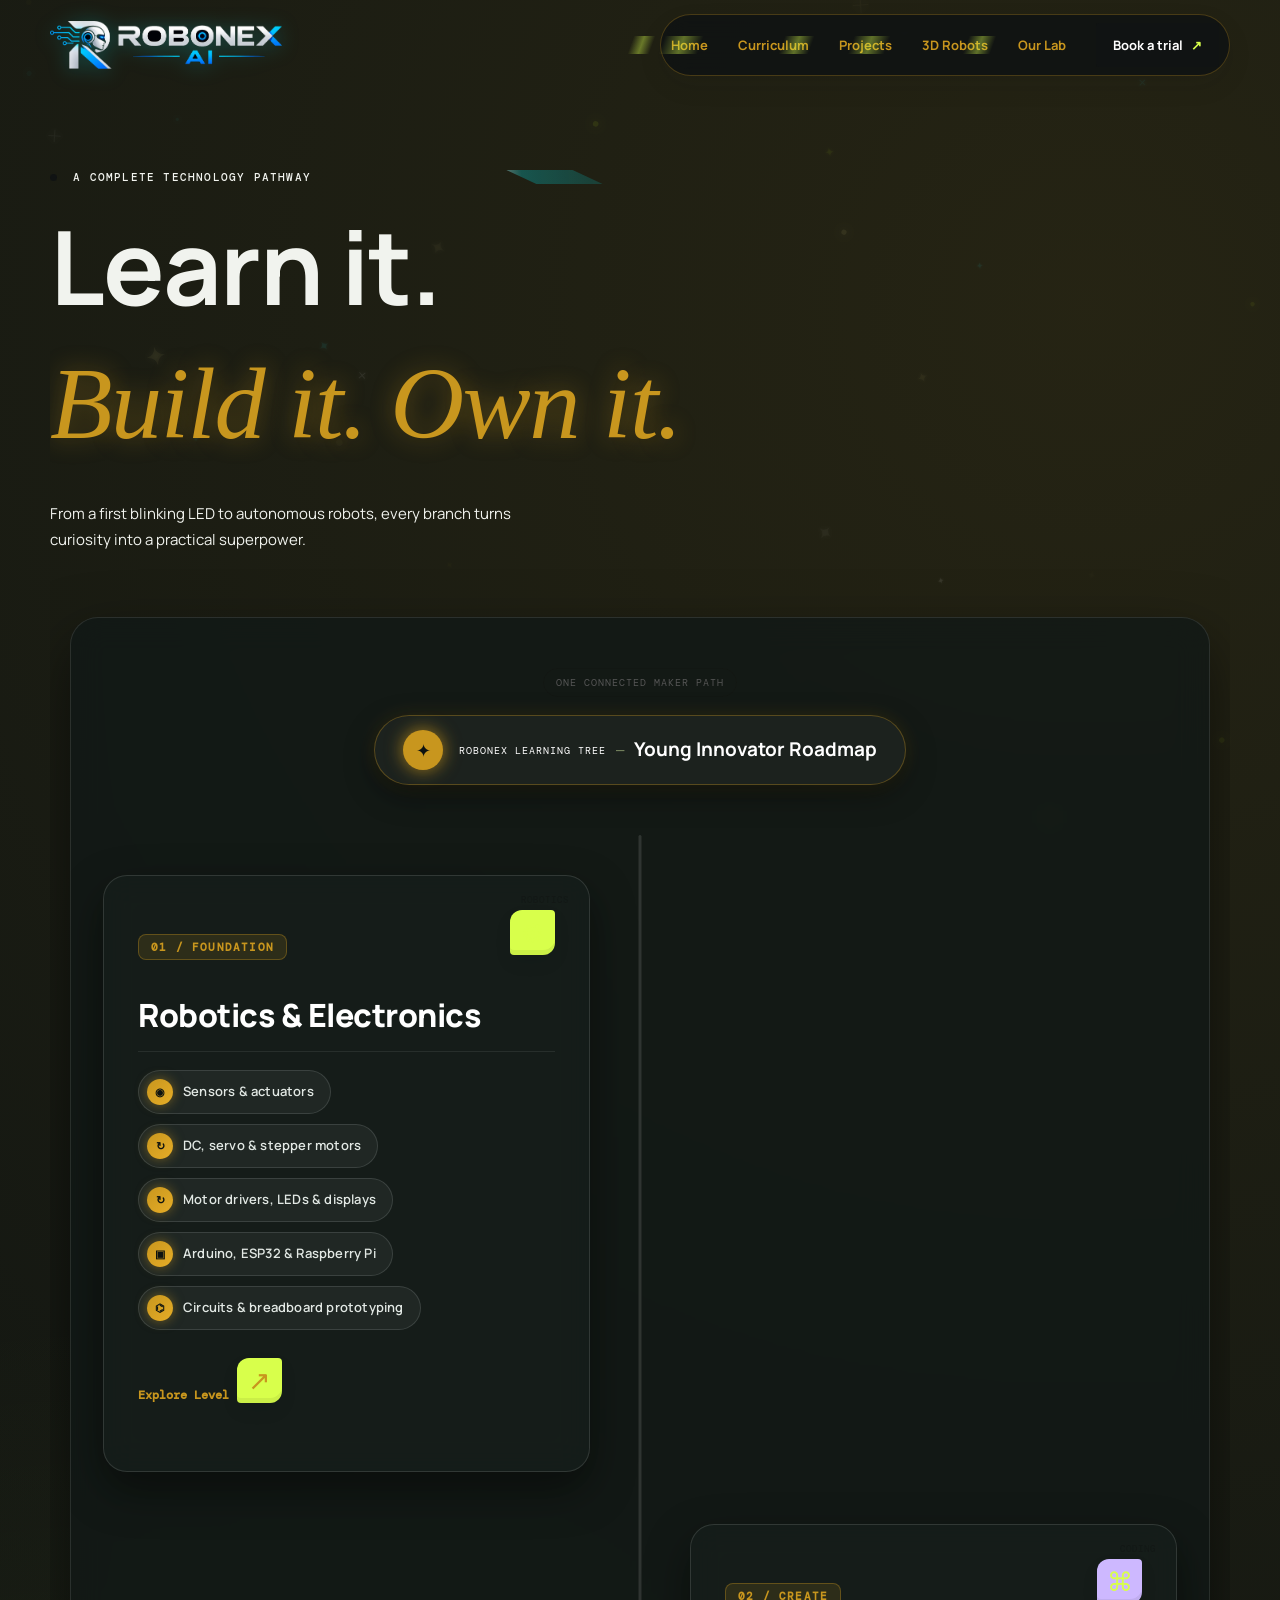
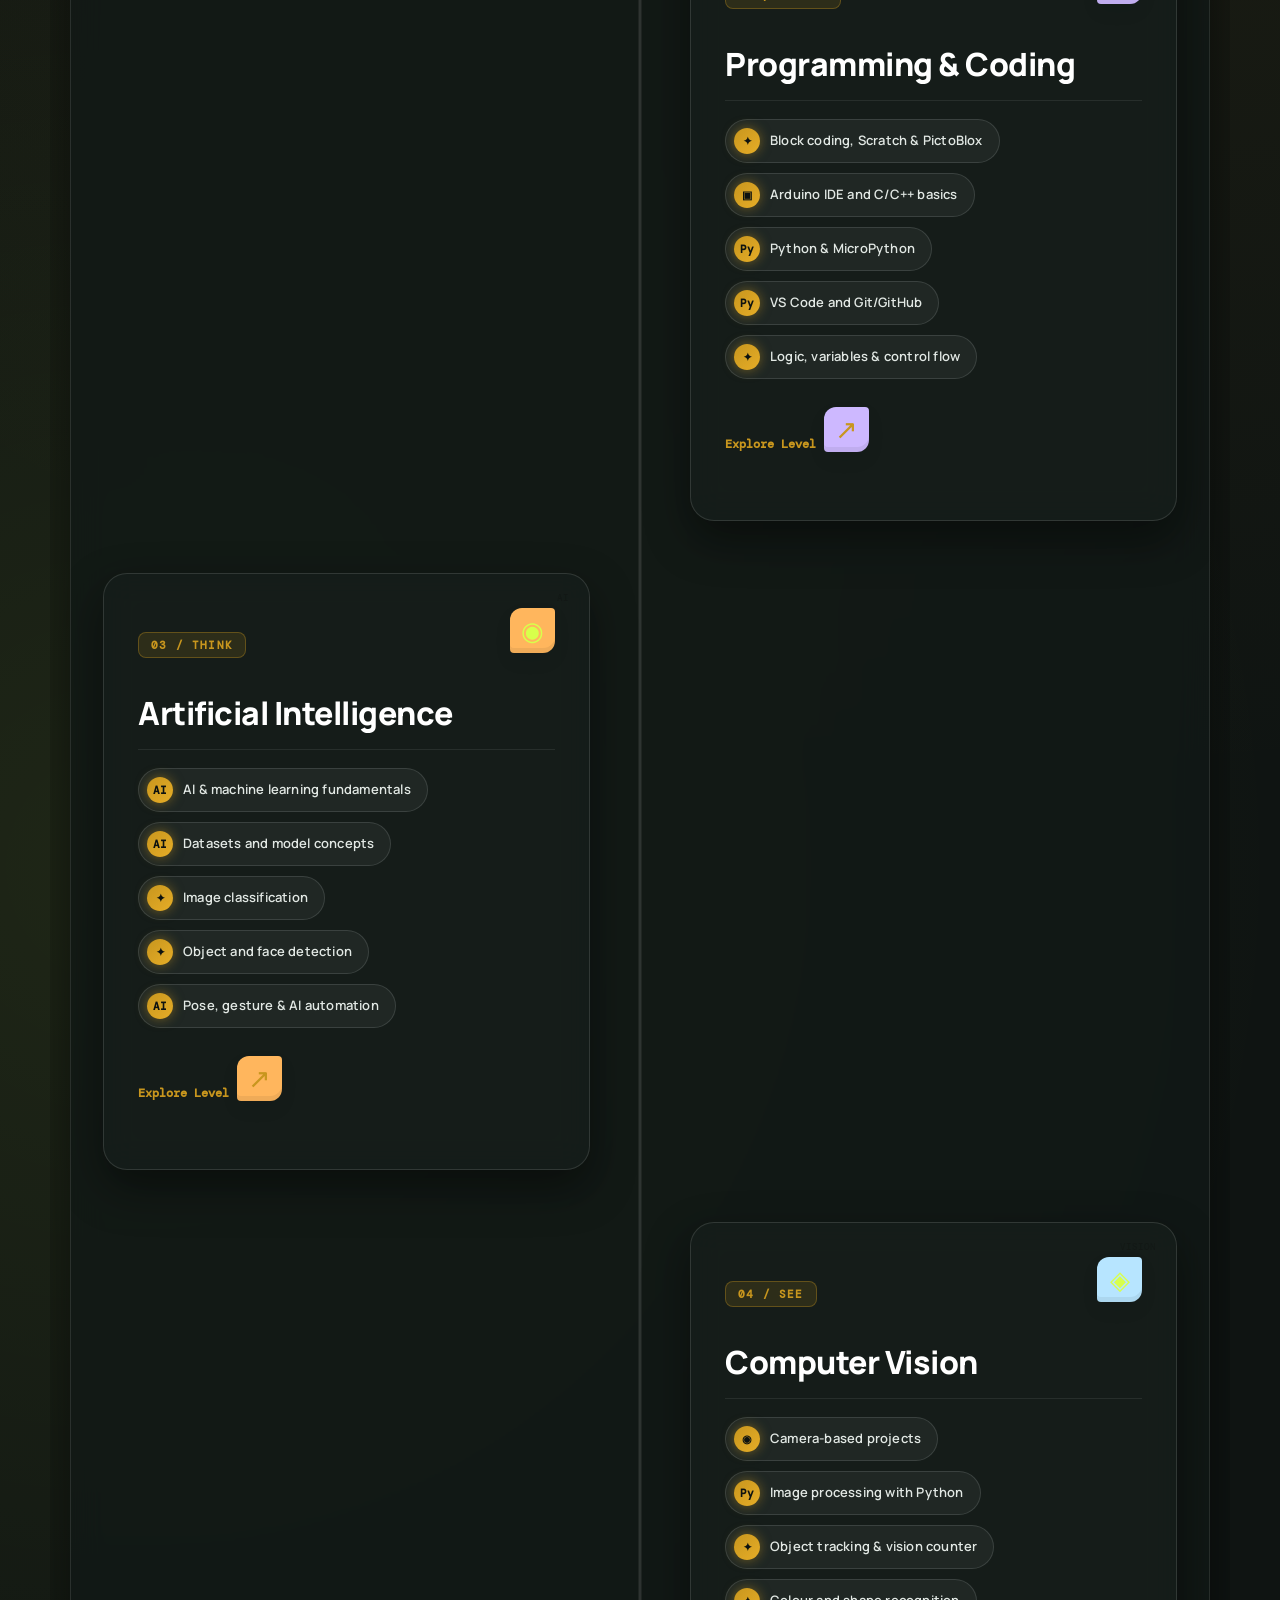
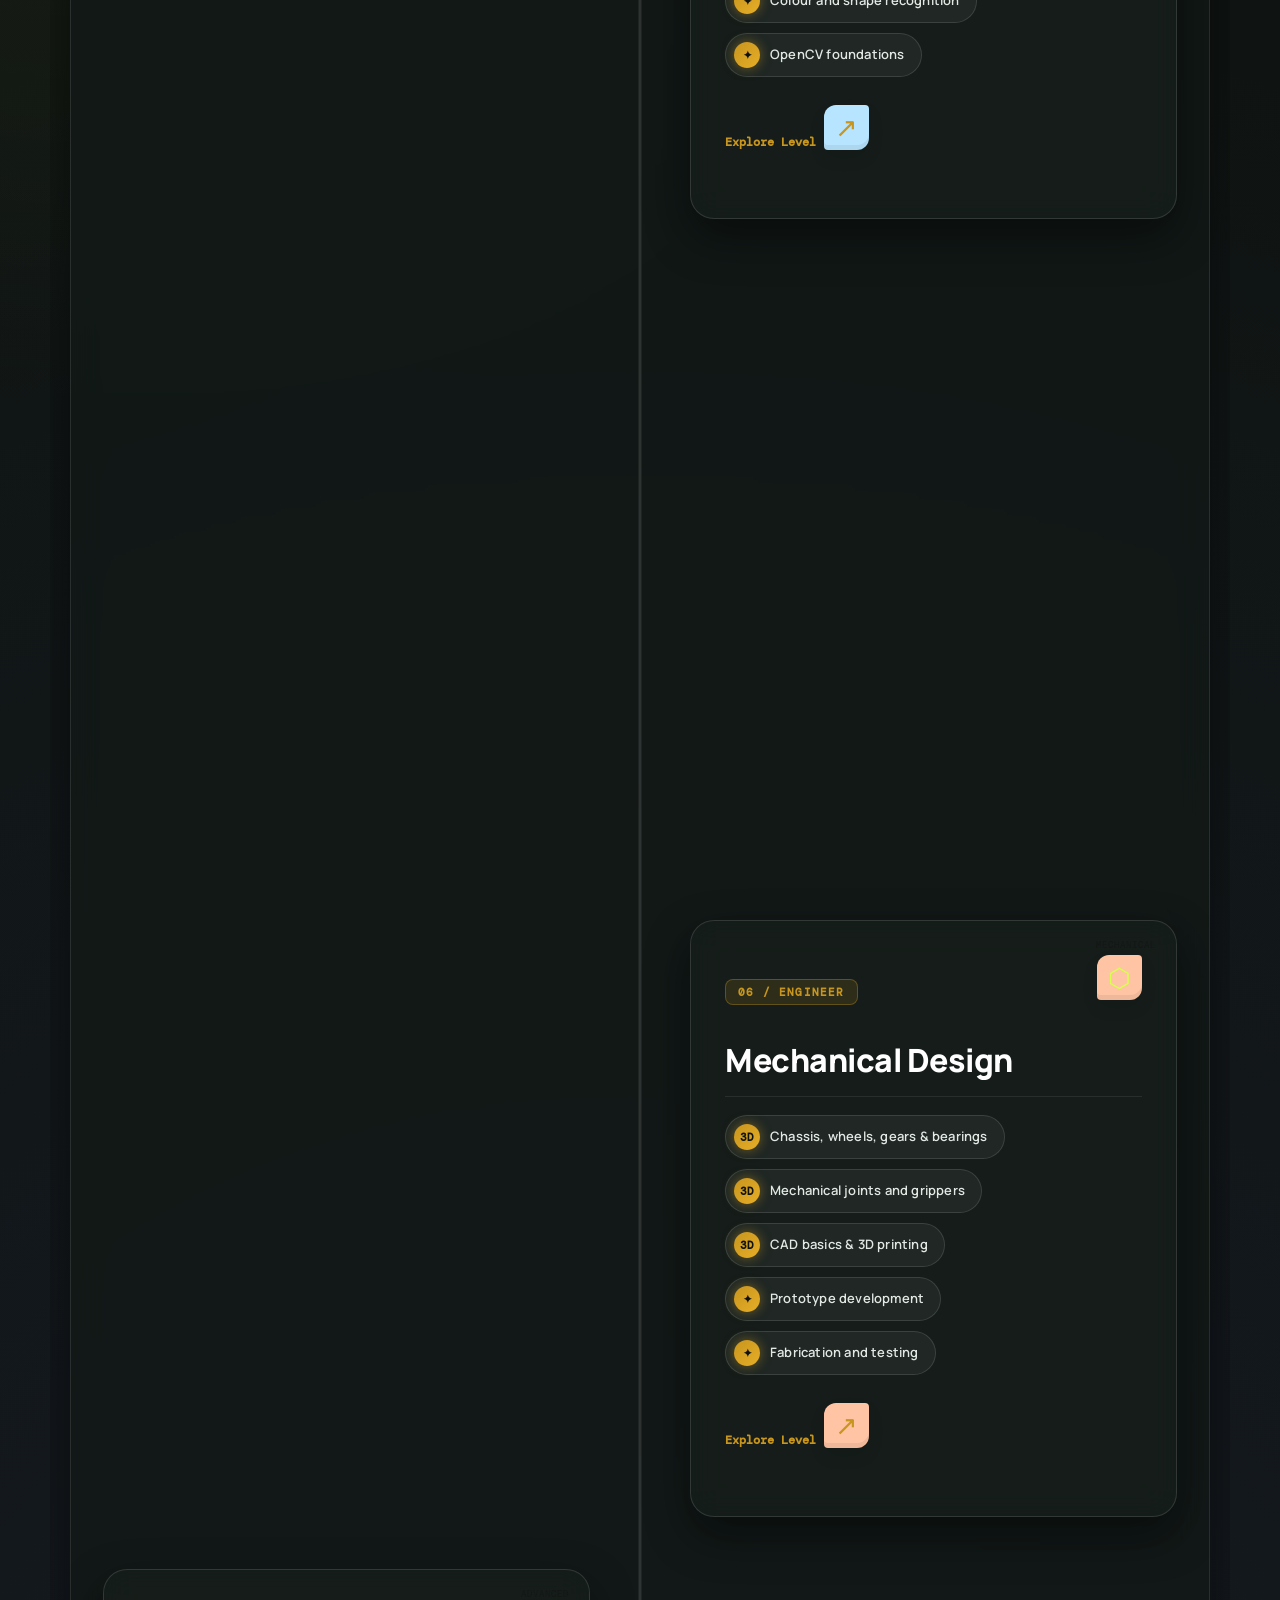
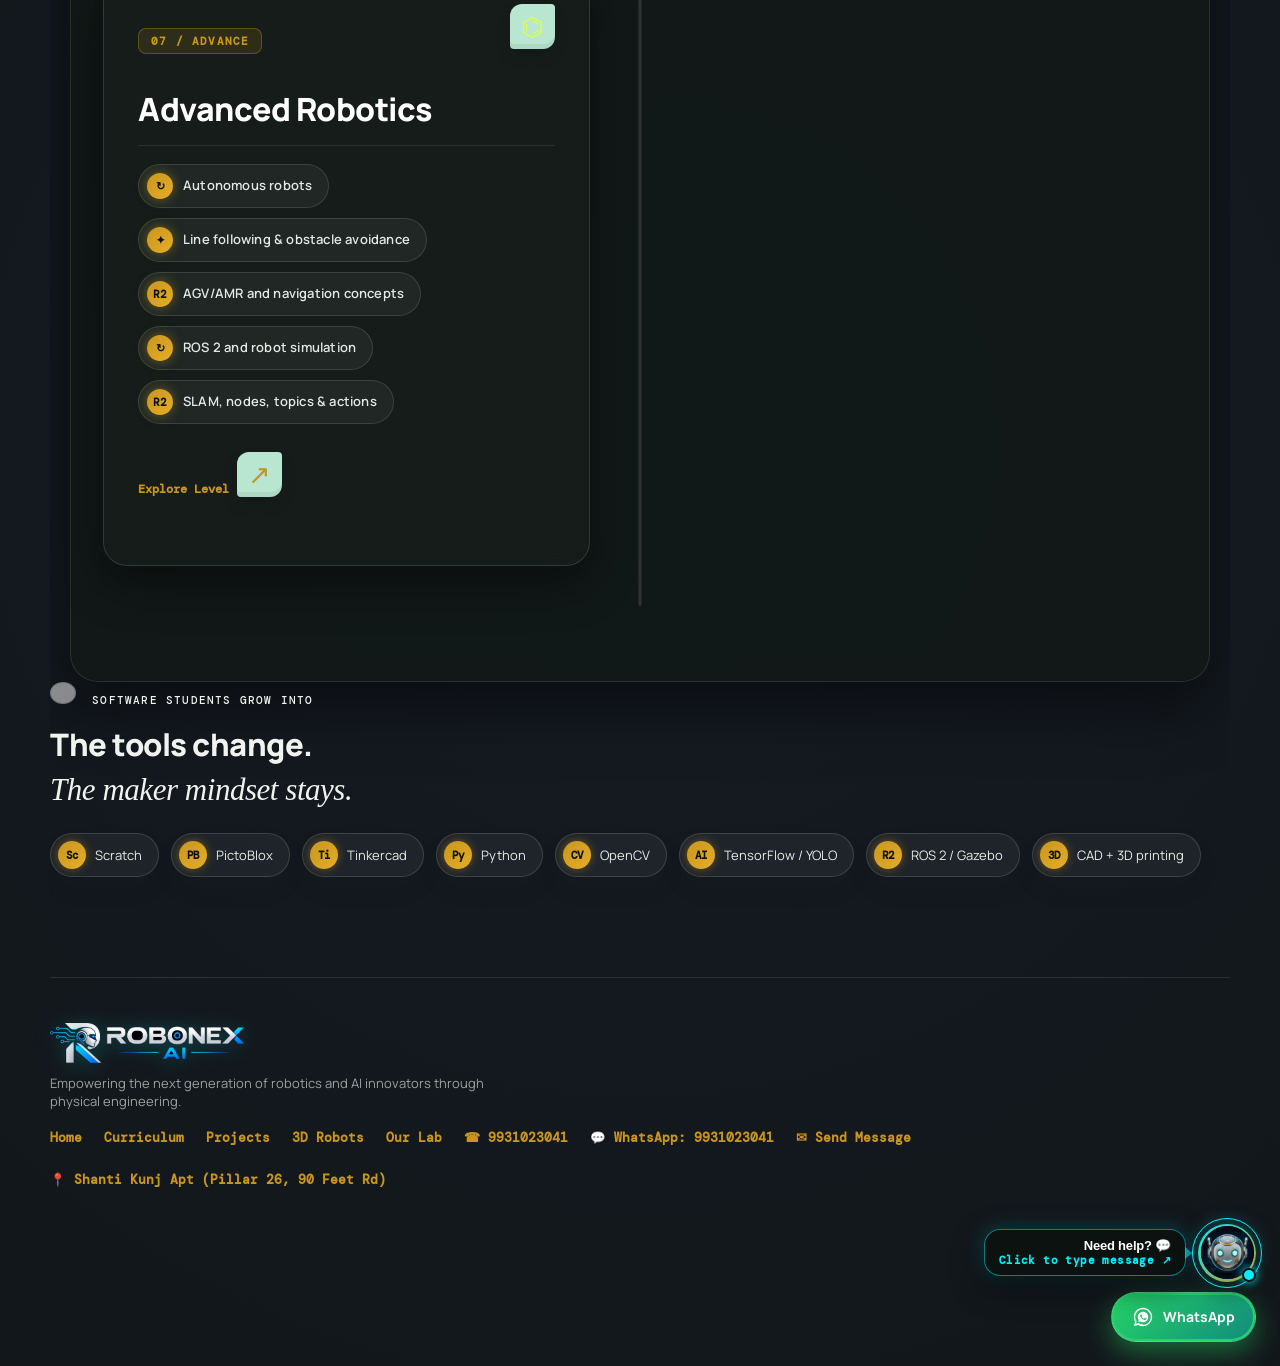
==== curriculum.html @ d098f572 "fix: resolve overlapping in Watch real Arduino robots in action headline with clean block structure " ====
<!doctype html>
<html lang="en">
<head>
  <meta charset="UTF-8" />
  <meta name="viewport" content="width=device-width, initial-scale=1.0" />
  <title>Curriculum | RoboNex AI</title>
  <meta name="description" content="A practical AI and robotics learning tree for young makers." />
  <link rel="preconnect" href="https://fonts.googleapis.com" />
  <link rel="preconnect" href="https://fonts.gstatic.com" crossorigin />
  <link href="https://fonts.googleapis.com/css2?family=DM+Mono:wght@400;500&family=Manrope:wght@400;500;600;700;800&display=swap" rel="stylesheet" />
  <link rel="stylesheet" href="style.css?v=20261003c" />
  <link rel="icon" type="image/png" href="favicon.png" />
  <link rel="shortcut icon" href="favicon.ico" />
  <!-- Production PWA & Theme Meta -->
  <meta name="theme-color" content="#0c1210" />
  <meta name="apple-mobile-web-app-capable" content="yes" />
  <meta name="apple-mobile-web-app-status-bar-style" content="black-translucent" />
  <meta name="apple-mobile-web-app-title" content="RoboNex AI" />
  <link rel="manifest" href="site.webmanifest" />

  <!-- Open Graph / Facebook Meta -->
  <meta property="og:type" content="website" />
  <meta property="og:site_name" content="RoboNex AI" />
  <meta property="og:title" content="RoboNex AI | Hands-On AI &amp; Robotics Learning Lab" />
  <meta property="og:description" content="Elite hands-on robotics, computer vision and AI learning lab for young creators aged 6–16. Real microcontrollers, 1:6 mentor ratio, tangible engineering." />
  <meta property="og:image" content="logo-full.png" />

  <!-- Twitter Card Meta -->
  <meta name="twitter:card" content="summary_large_image" />
  <meta name="twitter:title" content="RoboNex AI | Hands-On AI &amp; Robotics Learning Lab" />
  <meta name="twitter:description" content="Hands-on robotics, computer vision, and AI lab for young creators aged 6–16. Visit our campus at Pillar 26, 90 Feet Road." />
  <meta name="twitter:image" content="logo-full.png" />

</head>
<body class="inner-page">
  <header class="nav wrap">
    <a class="brand" href="home.html" aria-label="RoboNex home">
      <img src="logo.png" alt="RoboNex AI" class="brand-logo" />
    </a>
    <button class="menu" aria-label="Open menu" aria-expanded="false">☰</button>
    <nav>
      <a href="home.html">Home</a><a href="curriculum.html">Curriculum</a><a href="projects.html">Projects</a><a href="videos.html">3D Robots</a><a href="lab.html">Our Lab</a><a class="nav-cta" href="home.html#contact">Book a trial <i>↗</i></a>
    </nav>
  </header>

  <main class="wrap">
    <section class="inner-hero">
      <p class="eyebrow glitter-shimmer"><span></span> A COMPLETE TECHNOLOGY PATHWAY</p>
      <h1>Learn it.<br /><em>Build it. Own it.</em></h1>
      <p>From a first blinking LED to autonomous robots, every branch turns curiosity into a practical superpower.</p>
    </section>

    <section class="learning-tree" aria-labelledby="tree-title">
      <div class="tree-root tree-root-line"><span>✦</span><div><small>ROBONEX LEARNING TREE</small><b class="tree-divider">—</b><strong id="tree-title">Young Innovator Roadmap</strong></div></div>
      
      <div class="tree-timeline">
        <div class="tree-timeline-track"></div>
        <div class="tree-timeline-progress" id="tree-progress"></div>
        
        <div class="tree-grid">
          <article id="robotics" class="tree-card tree-card-left definition-trigger tilt-surface" data-tilt tabindex="0" role="button" data-definition="Robotics and electronics teaches students how machines sense the world, move safely, and respond through real circuits and controllers.">
            <div class="tree-node"><span class="node-num">01</span></div>
            <div class="tree-node-stem"></div>
            <div class="tree-card-top">
              <span class="tree-stage-badge">01 / FOUNDATION</span>
              <i class="tree-card-icon" title="Robotics and electronics">⚙</i>
            </div>
            <h2>Robotics &amp; Electronics</h2>
            <ul><li>Sensors &amp; actuators</li><li>DC, servo &amp; stepper motors</li><li>Motor drivers, LEDs &amp; displays</li><li>Arduino, ESP32 &amp; Raspberry Pi</li><li>Circuits &amp; breadboard prototyping</li></ul>
            <span class="tree-explore-btn">Explore Level <i>↗</i></span>
          </article>

          <article id="coding" class="tree-card tree-card-right definition-trigger tilt-surface" data-tilt tabindex="0" role="button" data-definition="Programming gives students the instructions behind every invention, starting with visual blocks and growing into Python, C/C++, MicroPython, and Git.">
            <div class="tree-node"><span class="node-num">02</span></div>
            <div class="tree-node-stem"></div>
            <div class="tree-card-top">
              <span class="tree-stage-badge">02 / CREATE</span>
              <i class="tree-card-icon" title="Programming and coding">⌘</i>
            </div>
            <h2>Programming &amp; Coding</h2>
            <ul><li>Block coding, Scratch &amp; PictoBlox</li><li>Arduino IDE and C/C++ basics</li><li>Python &amp; MicroPython</li><li>VS Code and Git/GitHub</li><li>Logic, variables &amp; control flow</li></ul>
            <span class="tree-explore-btn">Explore Level <i>↗</i></span>
          </article>

          <article id="ai" class="tree-card tree-card-left definition-trigger tilt-surface" data-tilt tabindex="0" role="button" data-definition="Artificial intelligence helps students train machines to find patterns, classify images, understand datasets, and make useful decisions with responsible automation.">
            <div class="tree-node"><span class="node-num">03</span></div>
            <div class="tree-node-stem"></div>
            <div class="tree-card-top">
              <span class="tree-stage-badge">03 / THINK</span>
              <i class="tree-card-icon" title="Artificial intelligence">◉</i>
            </div>
            <h2>Artificial Intelligence</h2>
            <ul><li>AI &amp; machine learning fundamentals</li><li>Datasets and model concepts</li><li>Image classification</li><li>Object and face detection</li><li>Pose, gesture &amp; AI automation</li></ul>
            <span class="tree-explore-btn">Explore Level <i>↗</i></span>
          </article>

          <article id="vision" class="tree-card tree-card-right definition-trigger tilt-surface" data-tilt tabindex="0" role="button" data-definition="Computer vision turns camera feeds into information. Students build counters and recognition projects with image processing, tracking, Python, and OpenCV.">
            <div class="tree-node"><span class="node-num">04</span></div>
            <div class="tree-node-stem"></div>
            <div class="tree-card-top">
              <span class="tree-stage-badge">04 / SEE</span>
              <i class="tree-card-icon" title="Computer vision">◈</i>
            </div>
            <h2>Computer Vision</h2>
            <ul><li>Camera-based projects</li><li>Image processing with Python</li><li>Object tracking &amp; vision counter</li><li>Colour and shape recognition</li><li>OpenCV foundations</li></ul>
            <span class="tree-explore-btn">Explore Level <i>↗</i></span>
          </article>

          <article id="iot" class="tree-card tree-card-left definition-trigger tilt-surface" data-tilt tabindex="0" role="button" data-definition="IoT connects physical sensors to networks and dashboards. Students build smart-home, monitoring, and cloud-connected projects with ESP32, Wi-Fi, Bluetooth, and MQTT.">
            <div class="tree-node"><span class="node-num">05</span></div>
            <div class="tree-node-stem"></div>
            <div class="tree-card-top">
              <span class="tree-stage-badge">05 / CONNECT</span>
              <i class="tree-card-icon" title="IoT and smart automation">⌁</i>
            </div>
            <h2>IoT &amp; Smart Automation</h2>
            <ul><li>Wi-Fi, Bluetooth &amp; MQTT</li><li>ESP32 smart systems</li><li>Web dashboards &amp; cloud</li><li>Remote sensor monitoring</li><li>Smart-home automation</li></ul>
            <span class="tree-explore-btn">Explore Level <i>↗</i></span>
          </article>

          <article id="mechanical" class="tree-card tree-card-right definition-trigger tilt-surface" data-tilt tabindex="0" role="button" data-definition="Mechanical design makes a robot physically work. Students design chassis, joints, gears, grippers, and prototypes using CAD, fabrication, and 3D printing.">
            <div class="tree-node"><span class="node-num">06</span></div>
            <div class="tree-node-stem"></div>
            <div class="tree-card-top">
              <span class="tree-stage-badge">06 / ENGINEER</span>
              <i class="tree-card-icon" title="Mechanical design">⬡</i>
            </div>
            <h2>Mechanical Design</h2>
            <ul><li>Chassis, wheels, gears &amp; bearings</li><li>Mechanical joints and grippers</li><li>CAD basics &amp; 3D printing</li><li>Prototype development</li><li>Fabrication and testing</li></ul>
            <span class="tree-explore-btn">Explore Level <i>↗</i></span>
          </article>

          <article id="advanced" class="tree-card tree-card-left definition-trigger tilt-surface" data-tilt tabindex="0" role="button" data-definition="Advanced robotics brings all the branches together through autonomous navigation, AGV concepts, ROS 2, simulation, SLAM, and robot behaviors built from reusable components.">
            <div class="tree-node"><span class="node-num">07</span></div>
            <div class="tree-node-stem"></div>
            <div class="tree-card-top">
              <span class="tree-stage-badge">07 / ADVANCE</span>
              <i class="tree-card-icon" title="Advanced robotics">⌬</i>
            </div>
            <h2>Advanced Robotics</h2>
            <ul><li>Autonomous robots</li><li>Line following &amp; obstacle avoidance</li><li>AGV/AMR and navigation concepts</li><li>ROS 2 and robot simulation</li><li>SLAM, nodes, topics &amp; actions</li></ul>
            <span class="tree-explore-btn">Explore Level <i>↗</i></span>
          </article>
        </div>
      </div>
    </section>

    <section class="software-strip" aria-labelledby="software-title">
      <p class="eyebrow"><span></span> SOFTWARE STUDENTS GROW INTO</p>
      <h2 id="software-title" class="subheading">The tools change. <em>The maker mindset stays.</em></h2>
      <div class="software-list"><span class="definition-trigger tool-badge beginner" tabindex="0" role="button" title="Beginner tool" data-definition="Scratch is a visual block-based programming language where beginners learn sequences, loops, events, and logic by making interactive stories and games."><b class="tool-logo">Sc</b>Scratch</span><span class="definition-trigger tool-badge beginner" tabindex="0" role="button" title="Beginner tool" data-definition="PictoBlox combines block coding with AI and robotics extensions, helping students control hardware while experimenting with vision, speech, and smart projects."><b class="tool-logo">PB</b>PictoBlox</span><span class="definition-trigger tool-badge beginner" tabindex="0" role="button" title="Beginner tool" data-definition="Tinkercad lets students simulate simple circuits and prototype ideas safely before connecting physical components on a real breadboard."><b class="tool-logo">Ti</b>Tinkercad</span><span class="definition-trigger tool-badge intermediate" tabindex="0" role="button" title="Intermediate tool" data-definition="Python is a readable programming language used for robotics logic, data, automation, Raspberry Pi projects, and artificial intelligence."><b class="tool-logo">Py</b>Python</span><span class="definition-trigger tool-badge intermediate" tabindex="0" role="button" title="Intermediate tool" data-definition="OpenCV is a computer-vision toolkit for reading camera feeds, processing images, tracking objects, and building vision counters."><b class="tool-logo">CV</b>OpenCV</span><span class="definition-trigger tool-badge advanced" tabindex="0" role="button" title="Advanced tool" data-definition="TensorFlow and YOLO introduce students to trained models for classification and fast object detection in practical AI vision projects."><b class="tool-logo">AI</b>TensorFlow / YOLO</span><span class="definition-trigger tool-badge professional" tabindex="0" role="button" title="Professional tool" data-definition="ROS 2 and Gazebo provide professional tools for building, communicating between, and simulating larger robotic systems."><b class="tool-logo">R2</b>ROS 2 / Gazebo</span><span class="definition-trigger tool-badge professional" tabindex="0" role="button" title="Professional tool" data-definition="CAD and 3D printing turn a digital mechanical design into a physical prototype that can be assembled, tested, and improved."><b class="tool-logo">3D</b>CAD + 3D printing</span></div>
      <aside class="definition-panel" id="definition-panel" aria-live="polite" hidden><span class="definition-icon">✦</span><div><small>SELECTED TOOL / SKILL</small><h3>Click a branch or tool</h3><p>Choose any learning branch or software badge to see what students do with it.</p><a id="definition-link" class="definition-link" href="topic.html">Open full topic page <b>↗</b></a></div></aside>
    </section>
  </main>
  <footer class="wrap home-footer">
    <div class="footer-top">
      <div>
        <a class="brand" href="home.html" aria-label="RoboNex home"><img src="logo.png" alt="RoboNex AI" class="brand-logo footer-logo" /></a>
        <p class="footer-tagline">Empowering the next generation of robotics and AI innovators through physical engineering.</p>
      </div>
      <div class="footer-links">
        <a href="home.html">Home</a>
        <a href="curriculum.html">Curriculum</a>
        <a href="projects.html">Projects</a>
        <a href="videos.html">3D Robots</a>
        <a href="lab.html">Our Lab</a>
        <a href="tel:+919931023041">☎ 9931023041</a>
        <a href="https://wa.me/919931023041?text=Hi%20RoboNex%20AI%2C%20I%20want%20to%20inquire%20about%20the%20curriculum%20and%20robotics%20classes." target="_blank" rel="noopener noreferrer" class="footer-wa-link">
          💬 WhatsApp: 9931023041
        </a>
        <a href="sms:+919931023041?body=Hi%20RoboNex%20AI%2C%20I%20am%20interested%20in%20the%20curriculum." class="footer-sms-link">
          ✉ Send Message
        </a>
        <a href="https://www.google.com/maps/search/?api=1&query=Shanti+Kunj+Apartment,+Jai+Balaji+Enterprises+Gali,+Opposite+Jawed+Habib,+Pillar+No.+26,+90+Feet+Road"
           target="_blank"
           rel="noopener noreferrer"
           class="footer-map-link">
          📍 Shanti Kunj Apt (Pillar 26, 90 Feet Rd)
        </a>
      </div>
    </div>
  </footer>

  <!-- Floating WhatsApp & Message Connect Widget -->
        <!-- Floating Robo AI SMS & WhatsApp Connect Widget -->
  <aside class="floating-contact-widget" aria-label="Quick Connect Options">
    <!-- Interactive Robo Chat / SMS Text Box Popup -->
    <div class="robo-chat-popup" id="robo-chat-popup" aria-hidden="true">
      <div class="robo-chat-header">
        <div class="robo-chat-header-info">
          <div class="robo-chat-avatar-mini">
            <img src="robo-avatar.png" alt="Robo Assistant" />
            <span class="mini-online-dot"></span>
          </div>
          <div>
            <strong>RoboNex AI Assistant 🤖</strong>
            <small>Direct SMS &amp; WhatsApp Query</small>
          </div>
        </div>
        <button type="button" class="robo-chat-close-btn" id="robo-chat-close" onclick="closeRoboChat(event)" aria-label="Close Chat Window">✕</button>
      </div>

      <div class="robo-chat-body">
        <div class="robo-msg-bubble">
          <span>👋 <strong>Need help?</strong> Type your question below and click <em>Send as SMS</em> or <em>WhatsApp</em> to get an instant reply from our lab mentor!</span>
        </div>

        <div class="robo-quick-chips">
          <button type="button" class="quick-chip-btn" onclick="fillRoboChip(this)" data-text="Hi RoboNex AI, I want to book a complimentary 45-min hands-on lab trial session for my child.">🎯 Book Free Trial</button>
          <button type="button" class="quick-chip-btn" onclick="fillRoboChip(this)" data-text="Hi RoboNex AI, please send me the fee structure and batch timings for robotics classes.">📅 Fees &amp; Batches</button>
          <button type="button" class="quick-chip-btn" onclick="fillRoboChip(this)" data-text="Hi RoboNex AI, I want directions to Shanti Kunj Apartment, Pillar 26 lab.">📍 Lab Location</button>
        </div>

        <div class="robo-input-container">
          <textarea id="robo-chat-input" rows="3" placeholder="Type your message or question here... (e.g., Course details for age 10)"></textarea>
        </div>

        <div class="robo-chat-actions">
          <button type="button" class="robo-action-btn robo-send-sms" id="robo-send-sms-btn" onclick="sendRoboSMS(event)" title="Open normal phone SMS with this message">
            <span>✉ Send as SMS</span>
          </button>
          <button type="button" class="robo-action-btn robo-send-wa" id="robo-send-wa-btn" onclick="sendRoboWA(event)" title="Open WhatsApp with this message">
            <span>💬 WhatsApp</span>
          </button>
        </div>

        <div class="robo-chat-footer-note">
          <span>Direct Mentor Hotline: <a href="tel:+919931023041">☎ 9931023041</a></span>
        </div>
      </div>
    </div>

    <!-- Robo Mascot Button (Opens the Text Box on Click) -->
    <button type="button" class="floating-robo-sms-box" id="robo-mascot-btn" onclick="toggleRoboChat(event)" aria-expanded="false" aria-controls="robo-chat-popup" title="Click to open message text box">
      <div class="robo-speech-bubble" onclick="toggleRoboChat(event)">
        <span class="robo-bubble-title">Need help? 💬</span>
        <span class="robo-bubble-sub">Click to type message ↗</span>
      </div>
      <div class="robo-avatar-wrap">
        <div class="robo-radar-pulse"></div>
        <img src="robo-avatar.png" alt="RoboNex AI Mascot Assistant" class="robo-avatar-img" />
        <span class="robo-online-dot" title="Online AI Lab Assistant"></span>
      </div>
    </button>

    <!-- Floating WhatsApp Button -->
    <a href="https://wa.me/919931023041?text=Hi%20RoboNex%20AI%2C%20I%20want%20to%20know%20more%20about%20your%20hands-on%20robotics%20%26%20AI%20learning%20lab." 
       target="_blank" 
       rel="noopener noreferrer" 
       class="floating-btn floating-wa-btn" 
       title="Chat on WhatsApp">
      <span class="floating-pulse"></span>
      <svg class="wa-svg" viewBox="0 0 24 24" width="22" height="22" fill="currentColor">
        <path d="M12.031 6.172c-3.181 0-5.767 2.586-5.768 5.766-.001 1.298.38 2.27 1.019 3.287l-.582 2.128 2.182-.573c.978.58 1.911.928 3.145.929 3.178 0 5.767-2.587 5.768-5.766.001-3.187-2.575-5.771-5.764-5.771zm3.392 8.244c-.144.405-.837.774-1.17.824-.312.045-.634.072-1.897-.449-1.614-.666-2.656-2.316-2.736-2.423-.08-.108-.649-.864-.649-1.648 0-.785.412-1.17.558-1.328.146-.159.32-.198.427-.198.106 0 .213.002.306.007.1.005.234-.038.366.28.136.327.465 1.135.507 1.219.042.083.07.18.013.291-.056.111-.085.18-.17.278-.085.099-.178.22-.254.296-.086.085-.175.177-.075.348.1.171.444.733.953 1.187.656.585 1.21.766 1.382.852.172.085.272.072.373-.045.101-.116.435-.507.55-.68.115-.175.232-.146.39-.088.158.058 1.002.472 1.174.558.172.085.287.128.329.2.042.072.042.417-.102.822z"/>
        <path d="M12 2C6.48 2 2 6.48 2 12c0 1.84.498 3.565 1.365 5.05L2.05 21.95l4.98-1.306C8.47 21.524 10.18 22 12 22c5.52 0 10-4.48 10-10S17.52 2 12 2zm0 18c-1.64 0-3.17-.48-4.46-1.31l-.32-.2-2.95.77.79-2.88-.21-.34C3.96 15.69 3.5 13.9 3.5 12c0-4.69 3.81-8.5 8.5-8.5s8.5 3.81 8.5 8.5-3.81 8.5-8.5 8.5z"/>
      </svg>
      <span class="floating-btn-label">WhatsApp</span>
    </a>
  </aside>

  <script src="script.js?v=20261003c"></script>

  <!-- Mobile Sticky Bottom Action Bar -->
  <nav class="mobile-bottom-bar" aria-label="Mobile Quick Contacts">
    <div class="mobile-bar-inner">
      <a href="tel:+919931023041" class="mobile-bar-btn mobile-btn-call">
        <span>☎</span> Call Lab
      </a>
      <a href="https://wa.me/919931023041?text=Hi%20RoboNex%20AI%2C%20I%20want%20to%20know%20more%20about%20your%20robotics%20classes." 
         target="_blank" 
         rel="noopener noreferrer" 
         class="mobile-bar-btn mobile-btn-wa">
        <span>💬</span> WhatsApp
      </a>
      <a href="https://www.google.com/maps/search/?api=1&query=Shanti+Kunj+Apartment,+Jai+Balaji+Enterprises+Gali,+Opposite+Jawed+Habib,+Pillar+No.+26,+90+Feet+Road" 
         target="_blank" 
         rel="noopener noreferrer" 
         class="mobile-bar-btn mobile-btn-map">
        <span>📍</span> Directions
      </a>
    </div>
  </nav>

</body>
</html>
---- style.css ----
:root {
  overflow-x: hidden;
}

html {
  overflow-x: hidden;
  width: 100%;
  -webkit-text-size-adjust: 100%;
}

body {
  width: 100%;
  min-width: 0;
  overflow-x: hidden;
}

img {
  max-width: 100%;
  height: auto;
}

a,
button,
input,
textarea {
  touch-action: manipulation;
}

.wrap {
  max-width: 1180px;
}

.home-page main,
.inner-page main {
  width: 100%;
  overflow: hidden;
}

.inner-page .nav,
.home-page .nav {
  max-width: 1180px;
}

.inner-page .nav nav,
.home-page .nav nav {
  max-width: calc(100vw - 32px);
}

@media (max-width: 760px) {
  .wrap {
    width: calc(100% - 32px);
    max-width: none;
  }

  .nav {
    width: calc(100% - 32px);
    min-height: 70px;
  }

  .nav nav {
    max-width: calc(100vw - 32px);
    box-sizing: border-box;
  }

  .inner-hero h1 {
    letter-spacing: -0.5px;
    overflow-wrap: anywhere;
  }

  .tree-grid,
  .all-projects,
  .topic-grid,
  .lab-layout {
    min-width: 0;
  }

  .tree-card,
  .all-projects article,
  .topic-panel,
  .lab-tool {
    min-width: 0;
    overflow: hidden;
  }

  .tree-card h2,
  .tree-card li,
  .lab-tool p,
  .lab-tool small {
    overflow-wrap: anywhere;
  }

  .home-page .home-hero-inner {
    overflow: hidden;
  }

  .home-page .home-summary {
    overflow: hidden;
  }

  .home-page .home-summary h1,
  .home-page .hero-truth,
  .home-page .home-lead {
    overflow-wrap: anywhere;
  }

  .home-contact {
    width: calc(100% - 32px);
    box-sizing: border-box;
  }

  .query-form {
    min-width: 0;
  }

  .query-form input,
  .query-form textarea {
    min-width: 0;
    max-width: 100%;
    box-sizing: border-box;
  }
}

/* Navigation link styling: Home, Curriculum, Projects, Our Lab in Dark Golden */
:root {
  --dark-golden: #c8961e;
  --dark-golden-hover: #ffd700;
  --dark-golden-glow: rgba(200, 150, 30, 0.5);
}

.nav nav>a:not(.nav-cta),
.home-nav nav>a:not(.nav-cta),
.inner-page .nav nav>a:not(.nav-cta),
.home-page .home-nav nav>a:not(.nav-cta) {
  color: var(--dark-golden) !important;
  font-weight: 700 !important;
  text-decoration: none !important;
  transition:
    color 0.25s ease,
    text-shadow 0.25s ease,
    transform 0.25s ease !important;
}

.nav nav>a:not(.nav-cta):hover,
.home-nav nav>a:not(.nav-cta):hover,
.inner-page .nav nav>a:not(.nav-cta):hover,
.home-page .home-nav nav>a:not(.nav-cta):hover {
  color: var(--dark-golden-hover) !important;
  text-shadow: 0 0 14px var(--dark-golden-glow) !important;
}

.nav nav>a:not(.nav-cta):after,
.home-nav nav>a:not(.nav-cta):after {
  background: var(--dark-golden) !important;
}

.inner-page .nav nav {
  padding: 8px 10px;
  border: 1px solid rgba(200, 150, 30, 0.3);
  border-radius: 999px;
  background: #101313e8;
  box-shadow: 0 10px 25px #10131318;
  backdrop-filter: blur(12px);
}

.inner-page .nav .brand {
  color: var(--ink);
}

.inner-page .nav .brand span:not(.brand-mark) {
  color: #6d6d66;
}

.home-nav .menu,
.inner-page .nav .menu,
.nav .menu {
  color: var(--dark-golden) !important;
}

.home-summary {
  width: min(560px, 100%);
  padding: 32px;
}

.home-summary h1 {
  font-size: clamp(48px, 5.8vw, 82px);
}

.home-summary .home-lead {
  max-width: 460px;
  font-size: 14px;
}

.hero-truth {
  margin: 16px 0 19px;
  font-size: 11px;
}

@media (max-width: 760px) {
  .home-summary {
    padding: 21px 18px;
  }

  .home-summary h1 {
    font-size: clamp(38px, 11vw, 60px);
  }

  .home-summary .home-lead {
    font-size: 11px;
  }

  .hero-truth {
    margin: 13px 0 16px;
    font-size: 9px;
  }
}

.home-page {
  overflow-x: hidden;
}

.home-hero {
  min-height: calc(100dvh - 90px);
  isolation: isolate;
}

.home-hero-media {
  height: 100%;
  min-height: calc(100dvh - 90px);
}

.home-hero-media img {
  display: block;
  min-width: 100%;
  min-height: 100%;
  object-fit: cover;
  object-position: center;
  will-change: transform;
}

.home-hero-inner {
  min-height: calc(100dvh - 90px);
  width: min(1180px, calc(100% - 48px));
  box-sizing: border-box;
}

.home-summary {
  max-width: 650px;
  box-sizing: border-box;
}

.home-live-tag,
.home-project-note {
  max-width: calc(100vw - 32px);
  box-sizing: border-box;
}

@media (max-width: 760px) {
  .home-hero {
    min-height: 100dvh;
    height: auto;
  }

  .home-hero-media {
    position: absolute;
    height: 100%;
    min-height: 100%;
    inset: 0;
  }

  .home-hero-media img {
    object-position: 62% center;
    min-width: 100%;
    height: 100%;
    min-height: 100%;
    object-fit: cover;
  }

  .home-hero-inner {
    width: 100%;
    min-height: 100dvh;
    height: auto;
    padding: 92px 16px 32px;
    box-sizing: border-box;
    align-items: end;
  }

  .home-summary {
    max-height: none;
    margin: 0;
    width: 100%;
    padding: 24px 20px;
  }

  .home-summary h1 {
    font-size: clamp(40px, 12.5vw, 66px);
    overflow-wrap: normal;
  }

  .hero-truth {
    max-width: 100%;
    overflow: hidden;
  }

  .home-lead {
    max-width: 100%;
    font-size: 12px;
  }

  .home-actions {
    gap: 12px;
  }

  .home-actions .button {
    min-height: 44px;
  }

  .home-phone {
    font-size: 11px;
  }

  .home-live-tag {
    top: 78px;
    right: 16px;
    font-size: 8px;
  }

  .home-project-note {
    display: none;
  }

  .home-orbit-one {
    width: 115vw;
    height: 115vw;
    right: -42%;
    top: 12%;
  }

  .home-orbit-two {
    width: 76vw;
    height: 76vw;
    right: -3%;
    top: 25%;
  }
}

.lab-hero {
  position: relative;
  transform-origin: center left;
  animation: lab-hero-zoom 8s ease-in-out infinite alternate;
}

.lab-hero:after {
  content: "";
  position: absolute;
  left: 42%;
  top: 20%;
  width: 220px;
  height: 220px;
  border-radius: 50%;
  background: #d8ff4b24;
  filter: blur(55px);
  z-index: -1;
  animation: lab-hero-glow 6s ease-in-out infinite alternate;
}

.lab-hero h1 {
  transition:
    transform 0.35s,
    text-shadow 0.35s;
}

.lab-hero:hover h1 {
  transform: translateX(8px) scale(1.015);
  text-shadow: 0 10px 25px #1112;
}

.lab-hero h1 em {
  display: inline-block;
  transition:
    color 0.3s,
    transform 0.3s;
}

.lab-hero:hover h1 em {
  color: #628b2d;
  transform: translateX(5px);
}

@keyframes lab-hero-zoom {
  0% {
    transform: scale(1);
  }

  50% {
    transform: scale(1.012);
  }

  100% {
    transform: scale(1.025);
  }
}

@keyframes lab-hero-glow {
  from {
    opacity: 0.35;
    transform: scale(0.8);
  }

  to {
    opacity: 0.85;
    transform: scale(1.2);
  }
}

@media (prefers-reduced-motion: reduce) {

  .lab-hero,
  .lab-hero:after {
    animation: none;
  }
}

.lab-tool-photo {
  position: relative;
  width: 118px;
  height: 96px;
  flex: none;
  overflow: hidden;
  border-radius: 22px;
  border: 1px solid #fff;
  box-shadow: 0 10px 22px #1113;
  transform: perspective(700px) rotateY(5deg);
  transition:
    transform 0.35s,
    box-shadow 0.35s;
}

.lab-tool-photo:after {
  content: "VIEW LAB";
  position: absolute;
  left: 8px;
  bottom: 7px;
  padding: 4px 6px;
  background: #101313b8;
  color: var(--acid);
  font: 8px "DM Mono";
  letter-spacing: 0.7px;
  opacity: 0;
  transform: translateY(5px);
  transition:
    opacity 0.25s,
    transform 0.25s;
}

.lab-tool-photo img {
  width: 100%;
  height: 100%;
  object-fit: cover;
  transition:
    transform 0.6s,
    filter 0.5s;
}

.lab-tool:hover .lab-tool-photo {
  transform: perspective(700px) rotateY(0deg) translateY(-5px) scale(1.04);
  box-shadow: 0 18px 30px #1114;
}

.lab-tool:hover .lab-tool-photo:after {
  opacity: 1;
  transform: translateY(0);
}

.lab-tool:hover .lab-tool-photo img {
  transform: scale(1.16);
  filter: saturate(1.2) contrast(1.08);
}

@media (max-width: 760px) {
  .lab-tool-photo {
    width: 82px;
    height: 72px;
    border-radius: 17px;
  }
}

.lab-tool {
  position: relative;
  overflow: hidden;
}

.lab-tool-photo {
  width: 72px;
  height: 72px;
  flex: none;
  overflow: hidden;
  border-radius: 18px;
  border: 1px solid #fff;
  box-shadow: 0 8px 16px #1112;
}

.lab-tool-photo img {
  width: 100%;
  height: 100%;
  object-fit: cover;
  transition:
    transform 0.5s,
    filter 0.5s;
}

.lab-tool:hover .lab-tool-photo img {
  transform: scale(1.16);
  filter: saturate(1.2) contrast(1.08);
}

.lab-card-type {
  animation: lab-card-type-in 0.9s steps(24, end) both;
  clip-path: inset(0 100% 0 0);
  border-right: 1px solid var(--acid);
}

.lab-tool:nth-child(1) .lab-card-type {
  animation-delay: 0.35s;
}

.lab-tool:nth-child(2) .lab-card-type {
  animation-delay: 0.6s;
}

.lab-tool:nth-child(3) .lab-card-type {
  animation-delay: 0.85s;
}

.lab-tool:nth-child(4) .lab-card-type {
  animation-delay: 1.1s;
}

.lab-detail-strip .lab-card-type:nth-child(1) {
  animation-delay: 1.35s;
}

.lab-detail-strip .lab-card-type:nth-child(2) {
  animation-delay: 1.55s;
}

.lab-detail-strip .lab-card-type:nth-child(3) {
  animation-delay: 1.75s;
}

@keyframes lab-card-type-in {
  to {
    clip-path: inset(0 0 0 0);
    border-right-color: transparent;
  }
}

@media (max-width: 760px) {
  .lab-tool-photo {
    width: 58px;
    height: 58px;
    border-radius: 14px;
  }

  .lab-tool {
    gap: 10px;
  }

  .lab-tool>div:last-child {
    min-width: 0;
  }

  .lab-card-type {
    clip-path: none;
    border-right: 0;
    animation: lab-card-mobile-in 0.7s both;
  }
}

@keyframes lab-card-mobile-in {
  from {
    opacity: 0;
    transform: translateY(8px);
  }

  to {
    opacity: 1;
    transform: translateY(0);
  }
}

@media (prefers-reduced-motion: reduce) {
  .lab-card-type {
    animation: none;
    clip-path: none;
    border: 0;
  }
}

.lab-photo-frame {
  position: relative;
  min-height: 550px;
  overflow: hidden;
  background: #18231f;
  border: 1px solid #fff;
  box-shadow: 0 18px 45px #1b282016;
}

.lab-photo-frame img {
  width: 100%;
  height: 100%;
  min-height: 550px;
  object-fit: cover;
  filter: saturate(0.78) contrast(1.08);
  transition:
    transform 0.7s,
    filter 0.7s;
}

.lab-photo-frame:hover img {
  transform: scale(1.08);
  filter: saturate(1.08) contrast(1.12);
}

.lab-photo-frame:after {
  content: "";
  position: absolute;
  inset: 0;
  background: linear-gradient(0deg, #101313b8, transparent 55%);
  pointer-events: none;
}

.lab-photo-frame span {
  position: absolute;
  z-index: 1;
  left: 20px;
  bottom: 20px;
  padding: 9px 12px;
  background: var(--acid);
  color: var(--ink);
  font: 10px "DM Mono";
  letter-spacing: 1px;
}

.lab-tool {
  display: flex;
  gap: 16px;
  align-items: flex-start;
  padding: 27px 10px;
  border-bottom: 1px solid #2222;
  transition:
    transform 0.28s,
    background 0.28s,
    box-shadow 0.28s;
  border-radius: 16px;
}

.lab-tool:last-child {
  border-bottom: 0;
}

.lab-tool:hover {
  transform: translateX(8px) perspective(700px) rotateY(-2deg);
  background: #ffffffb8;
  box-shadow: 0 12px 25px #1111;
}

.lab-tool i {
  font-style: normal;
  display: grid;
  place-items: center;
  flex: none;
  width: 46px;
  height: 46px;
  border-radius: 50%;
  background: var(--acid);
  font: 18px "DM Mono";
  box-shadow:
    inset 0 -4px 0 #1112,
    0 7px 14px #1111;
  transition:
    transform 0.3s,
    background 0.3s,
    color 0.3s;
}

.lab-tool:nth-child(2) i {
  background: var(--purple);
}

.lab-tool:nth-child(3) i {
  background: var(--orange);
}

.lab-tool:nth-child(4) i {
  background: #b8e6d1;
}

.lab-tool:hover i {
  transform: rotate(15deg) scale(1.12);
  background: var(--ink);
  color: var(--acid);
}

.lab-tool h2 {
  font-size: 20px;
  letter-spacing: -1px;
  margin: 0 0 6px;
}

.lab-tool p {
  font-size: 12px;
  line-height: 1.55;
  margin: 0;
  color: #555;
}

.lab-tool small {
  display: block;
  margin-top: 8px;
  color: #6b7168;
  font-size: 11px;
  line-height: 1.5;
}

.lab-type {
  display: inline-block;
  max-width: 100%;
  clip-path: inset(0 100% 0 0);
  border-right: 2px solid var(--acid);
  animation:
    lab-type-in 1.8s steps(32, end) forwards,
    caret-blink 0.75s step-end infinite;
}

.lab-type-1 {
  animation-delay: 0.1s;
}

.lab-type-2 {
  animation-delay: 0.55s;
}

.lab-type-3 {
  animation-delay: 1.2s;
  color: #628b2d;
}

.lab-type-4 {
  animation-delay: 2.3s;
}

.lab-detail-strip {
  display: flex;
  justify-content: space-between;
  gap: 15px;
  padding: 20px 0 90px;
  border-top: 1px solid #2223;
  font: 10px "DM Mono";
  letter-spacing: 1px;
  color: #62675e;
}

.lab-detail-strip span {
  transition:
    color 0.25s,
    transform 0.25s;
}

.lab-detail-strip span:hover {
  color: #5e812b;
  transform: translateY(-4px);
}

@keyframes lab-type-in {
  to {
    clip-path: inset(0 0 0 0);
  }
}

@media (max-width: 760px) {
  .lab-type {
    display: block;
    clip-path: none;
    border-right: 0;
    animation: lab-mobile-in 0.75s both;
  }

  .lab-type-1 {
    animation-delay: 0.1s;
  }

  .lab-type-2 {
    animation-delay: 0.3s;
  }

  .lab-type-3 {
    animation-delay: 0.55s;
  }

  .lab-type-4 {
    animation-delay: 0.8s;
  }

  .lab-photo-frame,
  .lab-photo-frame img {
    min-height: 360px;
  }

  .lab-tool {
    padding: 20px 6px;
  }

  .lab-detail-strip {
    display: grid;
    gap: 12px;
    padding-bottom: 65px;
  }
}

@keyframes lab-mobile-in {
  from {
    opacity: 0;
    transform: translateY(12px);
  }

  to {
    opacity: 1;
    transform: translateY(0);
  }
}

@media (prefers-reduced-motion: reduce) {
  .lab-type {
    animation: none;
    clip-path: none;
    border: 0;
  }

  .lab-photo-frame img {
    transition: none;
  }
}

.nav nav>a {
  position: relative;
  display: inline-flex;
  align-items: center;
  transition:
    color 0.25s,
    transform 0.25s,
    background 0.25s,
    box-shadow 0.25s;
  text-decoration: none;
}

.nav nav>a:not(.nav-cta):after {
  content: "";
  position: absolute;
  left: 0;
  right: 0;
  bottom: -8px;
  height: 2px;
  border-radius: 99px;
  background: var(--acid);
  transform: scaleX(0);
  transform-origin: left;
  transition: transform 0.3s;
}

.nav nav>a:not(.nav-cta):hover {
  transform: translateY(-4px) rotateX(8deg);
  color: #5e812b;
  text-shadow: 0 5px 12px #10131322;
}

.nav nav>a:not(.nav-cta):hover:after {
  transform: scaleX(1);
}

.nav nav>a:not(.nav-cta):before {
  content: "";
  position: absolute;
  inset: 0;
  background: linear-gradient(110deg,
      transparent 25%,
      #d8ff4b66 50%,
      transparent 75%);
  transform: translateX(-130%);
  transition: transform 0.55s;
  pointer-events: none;
}

.nav nav>a:not(.nav-cta):hover:before {
  transform: translateX(130%);
}

.nav nav>.nav-cta {
  transition:
    transform 0.25s,
    box-shadow 0.25s,
    color 0.25s;
}

.nav nav>.nav-cta:hover {
  transform: translateY(-4px) rotateX(5deg);
  box-shadow: 0 12px 24px #10131344;
  color: #fff !important;
}

.nav nav>.nav-cta i {
  transition: transform 0.25s;
}

.nav nav>.nav-cta:hover i {
  transform: translate(4px, -3px) rotate(8deg);
  display: inline-block;
}

@media (max-width: 760px) {
  .nav nav>a:not(.nav-cta):hover {
    transform: none;
    text-shadow: none;
  }

  .nav nav>a:not(.nav-cta):after,
  .nav nav>a:not(.nav-cta):before {
    display: none;
  }
}

.learning-tree .tree-card {
  opacity: 0;
  transform: perspective(1000px) translateY(32px) rotateX(7deg) rotateY(-2deg);
  animation: tree-card-in 0.8s cubic-bezier(0.2, 0.8, 0.2, 1) forwards;
  transform-style: preserve-3d;
}

.learning-tree .tree-card:nth-child(1) {
  animation-delay: 0.25s;
}

.learning-tree .tree-card:nth-child(2) {
  animation-delay: 0.4s;
}

.learning-tree .tree-card:nth-child(3) {
  animation-delay: 0.55s;
}

.learning-tree .tree-card:nth-child(4) {
  animation-delay: 0.7s;
}

.learning-tree .tree-card:nth-child(5) {
  animation-delay: 0.85s;
}

.learning-tree .tree-card:nth-child(6) {
  animation-delay: 1s;
}

.learning-tree .tree-card:nth-child(7) {
  animation-delay: 1.15s;
}

.learning-tree .tree-card h2 {
  width: max-content;
  max-width: 100%;
  overflow: hidden;
  white-space: nowrap;
  border-right: 2px solid var(--acid);
  clip-path: inset(0 100% 0 0);
  animation: tree-heading-type 1.5s steps(28, end) forwards;
  animation-delay: var(--tree-heading-delay, 1.35s);
}

.learning-tree .tree-card:nth-child(1) h2 {
  --tree-heading-delay: 1.2s;
}

.learning-tree .tree-card:nth-child(2) h2 {
  --tree-heading-delay: 1.4s;
}

.learning-tree .tree-card:nth-child(3) h2 {
  --tree-heading-delay: 1.6s;
}

.learning-tree .tree-card:nth-child(4) h2 {
  --tree-heading-delay: 1.8s;
}

.learning-tree .tree-card:nth-child(5) h2 {
  --tree-heading-delay: 2s;
}

.learning-tree .tree-card:nth-child(6) h2 {
  --tree-heading-delay: 2.2s;
}

.learning-tree .tree-card:nth-child(7) h2 {
  --tree-heading-delay: 2.4s;
}

.learning-tree .tree-card li {
  animation: tree-item-in 0.5s ease both;
  animation-delay: calc(var(--tree-heading-delay, 1.2s) + 0.25s);
}

.learning-tree .tree-card li:nth-child(2) {
  animation-delay: calc(var(--tree-heading-delay, 1.2s) + 0.35s);
}

.learning-tree .tree-card li:nth-child(3) {
  animation-delay: calc(var(--tree-heading-delay, 1.2s) + 0.45s);
}

.learning-tree .tree-card li:nth-child(4) {
  animation-delay: calc(var(--tree-heading-delay, 1.2s) + 0.55s);
}

.learning-tree .tree-card li:nth-child(5) {
  animation-delay: calc(var(--tree-heading-delay, 1.2s) + 0.65s);
}

@keyframes tree-card-in {
  to {
    opacity: 1;
    transform: perspective(1000px) translateY(0) rotateX(0) rotateY(0);
  }
}

@keyframes tree-heading-type {
  to {
    clip-path: inset(0 0 0 0);
  }
}

@keyframes tree-item-in {
  from {
    opacity: 0;
    transform: translateX(-10px);
  }

  to {
    opacity: 1;
    transform: translateX(0);
  }
}

@media (max-width: 760px) {
  .learning-tree .tree-card h2 {
    white-space: normal;
    width: auto;
    border-right: 0;
    clip-path: none;
    animation: tree-item-in 0.7s ease both;
  }

  .learning-tree .tree-card {
    transform: translateY(24px);
    animation-name: tree-card-mobile-in;
  }
}

@keyframes tree-card-mobile-in {
  to {
    opacity: 1;
    transform: translateY(0);
  }
}

@media (prefers-reduced-motion: reduce) {

  .learning-tree .tree-card,
  .learning-tree .tree-card h2,
  .learning-tree .tree-card li {
    animation: none;
    opacity: 1;
    transform: none;
    clip-path: none;
    border: 0;
  }
}

.tree-root-line {
  animation: tree-root-rise 0.8s cubic-bezier(0.2, 0.8, 0.2, 1) both;
}

.tree-root-line>span {
  animation: tree-root-icon 1.2s 0.15s ease both;
}

.tree-root-line>div {
  display: flex;
  align-items: center;
  gap: 10px;
  flex-wrap: wrap;
}

.tree-root-line small {
  display: inline;
  font-size: 10px;
}

.tree-root-line strong {
  font-size: 18px;
  line-height: 1.25 ;
}

.tree-divider {
  color: #75835e;
  font: 14px "DM Mono";
}

.tree-root-line:hover>span {
  transform: rotate(18deg) scale(1.1);
  box-shadow: 0 8px 18px #1114;
}

.tree-root-line:hover strong {
  color: #55752a;
  text-shadow: 0 0 14px #d8ff4b66;
}

@keyframes tree-root-rise {
  from {
    opacity: 0;
    transform: translateY(20px);
  }

  to {
    opacity: 1;
    transform: translateY(0);
  }
}

@keyframes tree-root-icon {
  from {
    opacity: 0;
    transform: scale(0.65) rotate(-20deg);
  }

  to {
    opacity: 1;
    transform: scale(1) rotate(0);
  }
}

@media (max-width: 760px) {
  .tree-root-line {
    gap: 10px;
  }

  .tree-root-line>div {
    gap: 7px;
  }

  .tree-root-line strong {
    font-size: 15px;
  }

  .tree-divider {
    font-size: 11px;
  }
}

.home-pillar {
  border-radius: 28px;
}

.home-pillar i {
  border-radius: 50%;
  transition:
    transform 0.35s cubic-bezier(0.2, 0.8, 0.2, 1),
    box-shadow 0.35s;
}

.home-pillar:hover {
  border-radius: 34px;
}

.home-pillar:hover i {
  transform: translateY(-6px) rotate(14deg) scale(1.12);
  box-shadow: 0 10px 22px #1113;
}

.home-sensor {
  border-radius: 999px;
}

.home-live-tag {
  border-radius: 999px;
}

.home-project-note {
  border-radius: 18px;
}

.home-project-note:hover {
  border-radius: 24px;
}

.home-contact {
  border-radius: 32px;
}

.query-form {
  border-radius: 24px;
}

.query-form input,
.query-form textarea {
  border-radius: 16px;
}

.button,
.contact-call {
  border-radius: 999px;
}

.home-glow {
  animation: soft-orb-pulse 6s ease-in-out infinite alternate;
}

@keyframes soft-orb-pulse {
  from {
    opacity: 0.55;
    transform: scale(0.94);
  }

  to {
    opacity: 1;
    transform: scale(1.08);
  }
}

@media (max-width: 760px) {
  .home-pillar {
    border-radius: 22px;
  }

  .home-contact {
    border-radius: 25px;
  }

  .query-form {
    border-radius: 19px;
  }
}

.intro-type {
  display: inline-block;
  max-width: 100%;
  clip-path: inset(0 100% 0 0);
  border-right: 2px solid var(--acid);
  animation:
    intro-type-reveal 1.9s steps(38, end) forwards,
    caret-blink 0.75s step-end infinite;
}

.intro-type-1 {
  animation-delay: 0.1s;
}

.intro-type-2 {
  animation-delay: 0.65s;
}

.intro-type-3 {
  animation-delay: 1.8s;
  color: #628b2d;
}

.intro-type-4 {
  animation-delay: 3.2s;
}

.intro-hover {
  transition:
    transform 0.3s,
    color 0.3s,
    text-shadow 0.3s;
}

.intro-hover:hover {
  transform: translateX(7px);
  color: #55752a;
  text-shadow: 0 0 16px #d8ff4b66;
}

@keyframes intro-type-reveal {
  to {
    clip-path: inset(0 0 0 0);
  }
}

@media (max-width: 760px) {
  .intro-type {
    display: block;
    clip-path: none;
    border-right: 0;
    animation: intro-mobile-in 0.8s both;
  }

  .intro-type-1 {
    animation-delay: 0.1s;
  }

  .intro-type-2 {
    animation-delay: 0.3s;
  }

  .intro-type-3 {
    animation-delay: 0.55s;
  }

  .intro-type-4 {
    animation-delay: 0.8s;
  }

  .intro-hover:hover {
    transform: translateX(3px);
  }
}

@keyframes intro-mobile-in {
  from {
    opacity: 0;
    transform: translateY(12px);
  }

  to {
    opacity: 1;
    transform: translateY(0);
  }
}

@media (prefers-reduced-motion: reduce) {
  .intro-type {
    animation: none;
    clip-path: none;
    border: 0;
  }
}

.hero-copy-hover {
  transition:
    color 0.3s,
    transform 0.3s,
    text-shadow 0.3s;
}

.hero-copy-hover:hover {
  color: #fff;
  transform: translateX(6px);
  text-shadow: 0 0 18px #d8ff4b55;
}

.curriculum-cta {
  position: relative;
  overflow: hidden;
  transition:
    transform 0.25s,
    box-shadow 0.25s !important;
}

.curriculum-cta:after {
  content: "";
  position: absolute;
  inset: 0;
  background: linear-gradient(110deg,
      transparent 20%,
      #d8ff4b99 50%,
      transparent 80%);
  transform: translateX(-130%);
  transition: transform 0.55s;
}

.curriculum-cta:hover {
  transform: translateY(-5px) scale(1.03) !important;
  box-shadow: 0 14px 28px #0006;
}

.curriculum-cta:hover:after {
  transform: translateX(130%);
}

.curriculum-cta b {
  position: relative;
  z-index: 1;
}

.phone-cta {
  position: relative;
  transition:
    color 0.25s,
    transform 0.25s,
    text-shadow 0.25s;
}

.phone-cta:hover {
  color: var(--acid);
  transform: translateX(7px) scale(1.04);
  text-shadow: 0 0 15px #d8ff4b99;
}

.phone-cta:before {
  content: "";
  position: absolute;
  left: 0;
  right: 0;
  bottom: -6px;
  height: 1px;
  background: var(--acid);
  transform: scaleX(0.3);
  transform-origin: left;
  transition: transform 0.3s;
}

.phone-cta:hover:before {
  transform: scaleX(1);
}

.hero-truth {
  display: grid;
  gap: 5px;
  margin: 22px 0 24px;
  padding-left: 15px;
  border-left: 2px solid var(--acid);
  color: #eef4e4;
  font: 12px "DM Mono";
  line-height: 1.45;
}

.hero-word-hover {
  transition:
    color 0.25s,
    transform 0.25s,
    text-shadow 0.25s;
}

.hero-word-hover:hover {
  color: var(--acid);
  transform: translateX(8px);
  text-shadow: 0 0 14px #d8ff4b88;
}

.hero-truth .typewriter-line {
  display: block;
}

.hero-truth .typewriter-line-4 {
  animation-delay: 4.2s;
}

.hero-truth .typewriter-line-5 {
  animation-delay: 4.75s;
}

.hero-truth .typewriter-line-6 {
  animation-delay: 5.3s;
}

.hero-truth .typewriter-line-7 {
  animation-delay: 5.85s;
}

.typewriter-line-8 {
  animation-delay: 6.55s !important;
}

.typewriter-line-9 {
  animation-delay: 8.9s !important;
}

.typewriter-line-10 {
  animation-delay: 9.2s !important;
}

@media (max-width: 760px) {
  .hero-truth {
    margin: 17px 0 20px;
    font-size: 10px;
    gap: 4px;
  }

  .hero-truth .typewriter-line-4 {
    animation-delay: 0.8s !important;
  }

  .hero-truth .typewriter-line-5 {
    animation-delay: 1.05s !important;
  }

  .hero-truth .typewriter-line-6 {
    animation-delay: 1.3s !important;
  }

  .hero-truth .typewriter-line-7 {
    animation-delay: 1.55s !important;
  }

  .typewriter-line-8 {
    animation-delay: 1.9s !important;
  }

  .typewriter-line-9 {
    animation-delay: 2.25s !important;
  }

  .typewriter-line-10 {
    animation-delay: 2.5s !important;
  }
}

.home-contact {
  position: relative;
  background: linear-gradient(135deg, #d8ff4b 0%, #dff7a3 48%, #bfe7c9 100%);
  box-shadow: 0 18px 45px #1d2a201c;
  transition:
    transform 0.3s,
    box-shadow 0.3s,
    background 0.4s;
}

.home-contact:hover {
  background: linear-gradient(135deg, #e4ff79 0%, #d8ff4b 48%, #b7e8cf 100%);
  box-shadow: 0 28px 65px #1d2a2030;
}

.contact-kicker {
  display: inline-flex;
  align-items: center;
  padding: 8px 12px;
  border: 1px solid #10131333;
  border-radius: 999px;
  background: #ffffff4f;
  transition:
    transform 0.25s,
    background 0.25s;
}

.contact-kicker:hover {
  transform: translateX(5px);
  background: #fff9;
}

.contact-title {
  position: relative;
  display: inline-block;
  text-wrap: balance;
}

.contact-title:after {
  content: "";
  position: absolute;
  left: 0;
  bottom: -8px;
  width: 62px;
  height: 4px;
  border-radius: 99px;
  background: var(--ink);
  transform: scaleX(0.45);
  transform-origin: left;
  transition: transform 0.35s;
  width: 90px;
}

.home-contact:hover .contact-title:after {
  transform: scaleX(1);
}

.contact-title em {
  display: inline-block;
  color: #52762b;
  text-shadow: 0 0 18px #fff7;
  transition:
    transform 0.3s,
    color 0.3s;
}

.home-contact:hover .contact-title em {
  transform: translateX(7px);
  color: #31591f;
}

.contact-description {
  max-width: 340px !important;
  transition:
    transform 0.3s,
    color 0.3s;
}

.home-contact:hover .contact-description {
  transform: translateY(3px);
  color: #263c25 !important;
}

.contact-call {
  position: relative;
  overflow: hidden;
  box-shadow: 0 8px 18px #1113;
  transition:
    transform 0.25s,
    box-shadow 0.25s !important;
}

.contact-call:before {
  content: "";
  position: absolute;
  inset: 0;
  background: linear-gradient(110deg,
      transparent 25%,
      #d8ff4b66 50%,
      transparent 75%);
  transform: translateX(-130%);
  transition: transform 0.55s;
}

.contact-call:hover {
  transform: translateY(-5px) scale(1.02) !important;
  box-shadow: 0 15px 28px #1115;
}

.contact-call:hover:before {
  transform: translateX(130%);
}

.contact-call b {
  position: relative;
}

.query-form {
  transition:
    transform 0.3s,
    box-shadow 0.3s;
  border-color: #10131333;
}

.home-contact:hover .query-form {
  transform: translateY(-4px) rotateX(1deg);
  box-shadow: 0 20px 38px #1113;
}

.query-form .button {
  transition:
    transform 0.25s,
    box-shadow 0.25s,
    background 0.25s;
}

.query-form .button:hover {
  background: #31591f !important;
  box-shadow: 0 10px 20px #1114;
  transform: translateY(-3px);
}

.query-modal-image {
  display: block;
  height: 500px;
  min-height: 500px;
  background: #18231f;
  isolation: isolate;
}

.query-modal-image img {
  display: block !important;
  visibility: visible !important;
  opacity: 1 !important;
  width: 100%;
  height: 100%;
  min-height: 100%;
  object-fit: cover;
  object-position: center;
  position: relative;
  z-index: 0;
  transition:
    transform 0.6s,
    filter 0.6s;
}

.query-modal-image:hover img {
  transform: scale(1.1);
  filter: saturate(1.15) contrast(1.08);
}

.query-modal-card:hover .query-modal-image img {
  transform: scale(1.04);
}

.query-modal-content {
  position: relative;
  z-index: 1;
}

.query-modal-content h2 {
  animation: modal-copy-in 0.7s 0.2s both;
}

.query-modal-intro {
  animation: modal-copy-in 0.7s 0.35s both;
}

.query-modal-content .query-form {
  animation: modal-copy-in 0.7s 0.5s both;
}

@keyframes modal-copy-in {
  from {
    opacity: 0;
    transform: translateY(12px);
  }

  to {
    opacity: 1;
    transform: translateY(0);
  }
}

@media (max-width: 760px) {
  .query-modal-image {
    height: 155px;
    min-height: 155px;
  }

  .query-modal-image img {
    min-height: 155px;
  }
}

.query-modal-card {
  width: min(760px, 100%);
  display: grid;
  grid-template-columns: 0.9fr 1.1fr;
  padding: 0;
  overflow: hidden;
}

.query-modal-image {
  position: relative;
  min-height: 500px;
  overflow: hidden;
  background: #18231f;
}

.query-modal-image:after {
  content: "";
  position: absolute;
  inset: 0;
  background: linear-gradient(0deg, #101313bd, transparent 60%);
}

.query-modal-image img {
  width: 100%;
  height: 100%;
  object-fit: cover;
  filter: saturate(0.8) contrast(1.1);
  animation: modal-robot-drift 9s ease-in-out infinite alternate;
}

.query-modal-image span {
  position: absolute;
  z-index: 1;
  left: 18px;
  bottom: 18px;
  color: var(--acid);
  font: 10px "DM Mono";
  letter-spacing: 1px;
}

.query-modal-content {
  padding: 34px 34px 30px;
}

.query-modal-card h2 {
  font-size: clamp(38px, 6vw, 54px);
  line-height: 1.25;
  letter-spacing: -0.5px;
  margin: 0;
}

.query-modal-card h2 em {
  color: #628b2d;
}

.query-modal-image+.query-modal-content {
  background: #ffffff22;
}

.query-modal-close {
  z-index: 3;
}

.query-modal .query-form {
  width: 100%;
  background: #ffffff80;
}

.query-modal .query-form .button {
  width: 100%;
  justify-content: space-between;
}

@keyframes modal-robot-drift {
  from {
    transform: scale(1.05) translate3d(-2%, 0, 0);
  }

  to {
    transform: scale(1.14) translate3d(2%, -1%, 0);
  }
}

@media (max-width: 760px) {
  .query-modal-card {
    display: block;
    max-height: 92svh;
    overflow: auto;
  }

  .query-modal-image {
    min-height: 145px;
    max-height: 145px;
  }

  .query-modal-content {
    padding: 24px 20px 20px;
  }
}

@media (prefers-reduced-motion: reduce) {
  .query-modal-image img {
    animation: none;
  }
}

.query-modal {
  position: fixed;
  inset: 0;
  z-index: 50;
  display: grid;
  place-items: center;
  padding: 20px;
  background: #07100ebd;
  backdrop-filter: blur(12px);
  opacity: 0;
  visibility: hidden;
  transition:
    opacity 0.35s,
    visibility 0.35s;
}

.query-modal.is-open {
  opacity: 1;
  visibility: visible;
}

.query-modal-card {
  position: relative;
  width: min(470px, 100%);
  padding: 34px;
  background: #ffffffdf;
  border: 1px solid #ffffff;
  color: var(--ink);
  box-shadow: 0 30px 90px #0008;
  transform: translateY(24px) scale(0.96) rotateX(3deg);
  transition: transform 0.45s cubic-bezier(0.2, 0.8, 0.2, 1);
  backdrop-filter: blur(20px);
}

.query-modal.is-open .query-modal-card {
  transform: translateY(0) scale(1) rotateX(0);
}

.query-modal-card h2 {
  font-size: clamp(38px, 6vw, 54px);
  line-height: 1.25;
  letter-spacing: -0.5px;
  margin: 0;
}

.query-modal-card h2 em {
  color: #628b2d;
}

.query-modal-intro {
  max-width: 370px;
  margin: 15px 0 20px;
  color: #555;
  font-size: 13px;
  line-height: 1.55;
}

.query-modal-close {
  position: absolute;
  top: 13px;
  right: 15px;
  width: 34px;
  height: 34px;
  border: 1px solid #1113;
  background: #fff8;
  color: var(--ink);
  font-size: 24px;
  line-height: 1.25 ;
  cursor: pointer;
  transition:
    transform 0.2s,
    background 0.2s;
}

.query-modal-close:hover {
  transform: rotate(90deg);
  background: var(--acid);
}

.query-modal .query-form {
  width: 100%;
  background: #ffffff80;
}

.query-modal .query-form .button {
  width: 100%;
  justify-content: space-between;
}

@media (max-width: 760px) {
  .query-modal {
    padding: 14px;
    align-items: end;
  }

  .query-modal-card {
    padding: 28px 20px 20px;
  }

  .query-modal-card h2 {
    font-size: 42px;
  }

  .query-modal-intro {
    font-size: 12px;
    margin: 12px 0 15px;
  }

  .query-modal .query-form {
    gap: 8px;
  }

  .query-modal .query-form textarea {
    min-height: 58px;
  }
}

@media (max-width: 760px) {
  .typewriter-line-1 {
    animation-delay: 0.1s !important;
  }

  .typewriter-line-2 {
    animation-delay: 0.35s !important;
  }

  .typewriter-line-3 {
    animation-delay: 0.55s !important;
  }

  .typewriter-line-4 {
    animation-delay: 0.8s !important;
  }

  .typewriter-line-5 {
    animation-delay: 1.05s !important;
  }

  .typewriter-line-6 {
    animation-delay: 1.2s !important;
  }
}

.typewriter-line-1 {
  animation-delay: 0.15s !important;
}

.typewriter-line-2 {
  animation-delay: 0.85s !important;
}

.typewriter-line-3 {
  animation-delay: 2.35s !important;
}

.typewriter-line-4 {
  animation-delay: 4.2s !important;
}

.typewriter-line-5 {
  animation-delay: 6.55s !important;
}

.typewriter-line-6 {
  animation-delay: 6.85s !important;
}

.typewriter-line-1 {
  animation-delay: 0.15s;
}

.typewriter-line-2 {
  animation-delay: 0.85s;
}

.typewriter-line-3 {
  animation-delay: 2.35s;
}

.typewriter-line-4 {
  animation-delay: 4.2s;
}

.typewriter-line-5 {
  animation-delay: 6.55s;
}

.typewriter-line-6 {
  animation-delay: 6.85s;
}

.home-contact {
  align-items: stretch;
}

.contact-copy {
  display: flex;
  flex-direction: column;
  align-items: flex-start;
  justify-content: center;
}

.contact-copy>p:not(.eyebrow) {
  max-width: 330px;
  color: #43483a;
  font-size: 13px;
  line-height: 1.6;
}

.contact-call {
  margin-top: 5px;
}

.query-form {
  width: min(360px, 100%);
  display: grid;
  gap: 11px;
  padding: 22px;
  background: #ffffff80;
  border: 1px solid #1112;
  box-shadow: 0 12px 25px #1112;
  backdrop-filter: blur(10px);
}

.query-form label {
  display: grid;
  gap: 5px;
}

.query-form label span {
  font: 10px "DM Mono";
  letter-spacing: 0.7px;
  text-transform: uppercase;
  color: #3f4637;
}

.query-form input,
.query-form textarea {
  width: 100%;
  border: 1px solid #1112;
  background: #fff9;
  padding: 11px 12px;
  color: var(--ink);
  font: 12px Manrope;
  outline: 0;
  resize: vertical;
  transition:
    border-color 0.2s,
    box-shadow 0.2s,
    transform 0.2s;
}

.query-form input:focus,
.query-form textarea:focus {
  border-color: var(--ink);
  box-shadow: 0 0 0 3px #10131318;
  transform: translateY(-1px);
}

.query-form .button {
  justify-content: space-between;
}

.query-form .button:hover {
  transform: translateY(-3px);
  box-shadow: 0 10px 20px #1114;
}

.home-contact:hover .query-form {
  box-shadow: 0 18px 35px #1113;
}

.toast {
  z-index: 20;
}

.home-contact:after {
  right: 28px;
}

@media (max-width: 760px) {
  .home-contact {
    gap: 24px;
  }

  .contact-copy>p:not(.eyebrow) {
    margin-bottom: 4px;
  }

  .query-form {
    width: 100%;
    padding: 18px;
  }

  .home-contact .button {
    width: auto;
  }
}

.typewriter-line {
  display: inline-block;
  max-width: 100%;
  overflow: hidden;
  vertical-align: bottom;
  clip-path: inset(0 100% 0 0);
  border-right: 2px solid var(--acid);
  animation:
    typewriter-reveal 2.2s steps(34, end) forwards,
    caret-blink 0.75s step-end infinite;
}

.typewriter-line-1 {
  animation-delay: 0.15s;
}

.typewriter-line-2 {
  animation-delay: 0.65s;
}

.typewriter-line-3 {
  animation-delay: 1.05s;
}

.typewriter-line-4 {
  animation-delay: 1.65s;
}

.typewriter-line-5 {
  animation-delay: 2.25s;
}

.typewriter-line-6 {
  animation-delay: 2.55s;
}

.typewriter-line-3 {
  color: var(--acid);
  text-shadow: 0 0 24px #d8ff4b55;
}

@keyframes typewriter-reveal {
  to {
    clip-path: inset(0 0 0 0);
  }
}

@keyframes caret-blink {
  50% {
    border-color: transparent;
  }
}

@media (max-width: 760px) {
  .home-nav {
    width: calc(100% - 32px);
  }

  .home-nav nav.open {
    background: #101313ed;
    color: #fff;
  }

  .home-summary h1 {
    line-height: 1.25 ;
    letter-spacing: -0.5px;
  }

  .typewriter-line {
    display: block;
    white-space: normal;
    border-right: 0;
    clip-path: none;
    animation: mobile-text-in 0.9s both;
  }

  .typewriter-line-1 {
    animation-delay: 0.1s;
  }

  .typewriter-line-2 {
    animation-delay: 0.35s;
  }

  .typewriter-line-3 {
    animation-delay: 0.55s;
  }

  .typewriter-line-4 {
    animation-delay: 0.8s;
  }

  .typewriter-line-5 {
    animation-delay: 1.05s;
  }

  .typewriter-line-6 {
    animation-delay: 1.2s;
  }

  .home-hero-media img {
    object-position: 58% center;
  }

  .home-sensor {
    display: none;
  }

  .home-summary {
    width: 100%;
    max-width: 100%;
    overflow: hidden;
  }

  .home-actions .button {
    width: 100%;
    justify-content: space-between;
  }

  .home-phone {
    margin-left: 3px;
  }

  .home-intro:before {
    top: 48px;
  }

  .home-contact:after {
    display: none;
  }
}

@keyframes mobile-text-in {
  from {
    opacity: 0;
    transform: translateY(12px);
  }

  to {
    opacity: 1;
    transform: translateY(0);
  }
}

@media (prefers-reduced-motion: reduce) {
  .typewriter-line {
    animation: none;
    clip-path: none;
    border: 0;
  }
}

.home-hero-media:before {
  content: "";
  position: absolute;
  inset: 0;
  z-index: 2;
  pointer-events: none;
  background:
    linear-gradient(90deg,
      transparent 0 49.8%,
      #d8ff4b1c 50%,
      transparent 50.2%),
    linear-gradient(0deg, transparent 0 49.8%, #d8ff4b1c 50%, transparent 50.2%);
  background-size:
    100% 100%,
    100% 100%;
  opacity: 0.35;
}

.home-scan-line {
  position: absolute;
  z-index: 2;
  left: 0;
  right: 0;
  top: 18%;
  height: 1px;
  background: linear-gradient(90deg, transparent, #d8ff4b, #fff, transparent);
  box-shadow: 0 0 18px #d8ff4b;
  animation: home-scan 6s ease-in-out infinite;
  pointer-events: none;
}

.home-sensor {
  position: absolute;
  z-index: 3;
  padding: 7px 9px;
  border: 1px solid #d8ff4b88;
  background: #101313aa;
  color: #d8ff4b;
  font: 9px "DM Mono";
  letter-spacing: 1px;
  backdrop-filter: blur(6px);
  transition:
    transform 0.25s,
    background 0.25s,
    color 0.25s;
}

.home-sensor:hover {
  transform: translateY(-5px) rotateX(8deg);
  background: var(--acid);
  color: var(--ink);
}

.home-sensor-one {
  right: 27%;
  top: 31%;
}

.home-sensor-two {
  right: 12%;
  top: 63%;
}

.home-intro {
  position: relative;
}

.home-intro:before {
  content: "01";
  position: absolute;
  top: 76px;
  right: 0;
  color: #1112;
  font: 10px "DM Mono";
  letter-spacing: 2px;
}

.home-pillars {
  position: relative;
}

.home-pillars:before {
  content: "";
  height: 1px;
  background: linear-gradient(90deg, var(--acid), transparent);
  position: absolute;
  left: 0;
  right: 0;
  top: -32px;
}

.home-pillar {
  position: relative;
  overflow: hidden;
}

.home-pillar:after {
  content: "";
  position: absolute;
  left: 0;
  top: 0;
  width: 100%;
  height: 3px;
  background: var(--acid);
  transform: scaleX(0);
  transform-origin: left;
  transition: transform 0.35s;
}

.home-pillar:nth-child(2):after {
  background: var(--purple);
}

.home-pillar:nth-child(3):after {
  background: var(--orange);
}

.home-pillar:nth-child(4):after {
  background: #b8e6d1;
}

.home-pillar:hover:after {
  transform: scaleX(1);
}

.home-contact {
  position: relative;
  overflow: hidden;
}

.home-contact:after {
  content: "ROBONEX / BUILD LOG";
  position: absolute;
  right: 28px;
  bottom: 18px;
  color: #1114;
  font: 9px "DM Mono";
  letter-spacing: 1.5px;
  transform: rotate(-90deg);
  transform-origin: right bottom;
}

@keyframes home-scan {

  0%,
  100% {
    top: 16%;
    opacity: 0;
  }

  12% {
    opacity: 1;
  }

  52% {
    top: 78%;
    opacity: 0.8;
  }

  70% {
    opacity: 0;
  }
}

.home-summary h1 {
  animation: home-text-in 0.9s cubic-bezier(0.2, 0.8, 0.2, 1) both;
}

.home-summary h1 em {
  display: inline-block;
  color: var(--acid);
  text-shadow: 0 0 24px #d8ff4b55;
  animation: home-shimmer 4s ease-in-out 1s infinite;
}

.home-lead {
  animation: home-text-in 0.9s 0.18s cubic-bezier(0.2, 0.8, 0.2, 1) both;
}

.home-actions {
  animation: home-text-in 0.9s 0.3s cubic-bezier(0.2, 0.8, 0.2, 1) both;
}

.home-summary .eyebrow {
  animation: home-text-in 0.8s 0.08s cubic-bezier(0.2, 0.8, 0.2, 1) both;
}

.home-nav nav>a {
  overflow: hidden;
}

.home-nav nav>a:before {
  content: "";
  position: absolute;
  inset: 0;
  background: linear-gradient(110deg,
      transparent 25%,
      #d8ff4b66 50%,
      transparent 75%);
  transform: translateX(-130%);
  transition: transform 0.5s;
  pointer-events: none;
}

.home-nav nav>a:hover:before {
  transform: translateX(130%);
}

.home-project-note strong {
  color: #fff;
  text-shadow: 0 0 18px #d8ff4b22;
}

.home-project-note span {
  transition:
    color 0.25s,
    text-shadow 0.25s;
}

.home-project-note:hover span {
  color: var(--acid);
  text-shadow: 0 0 12px #d8ff4b88;
}

.home-intro h2 em {
  color: #6e9137;
  text-shadow: 0 0 15px #d8ff4b33;
}

.home-pillar h3 {
  transition:
    transform 0.3s,
    color 0.3s;
  text-shadow: 0 0 0 transparent;
}

.home-pillar:hover h3 {
  transform: translateX(5px);
  color: #55752a;
  text-shadow: 0 4px 12px #1112;
}

@keyframes home-text-in {
  from {
    opacity: 0;
    transform: translateY(22px);
    filter: blur(6px);
  }

  to {
    opacity: 1;
    transform: translateY(0);
    filter: blur(0);
  }
}

@keyframes home-shimmer {

  0%,
  100% {
    opacity: 1;
    filter: saturate(1);
  }

  50% {
    opacity: 0.78;
    filter: saturate(1.7);
  }
}

@media (prefers-reduced-motion: reduce) {

  .home-summary h1,
  .home-summary h1 em,
  .home-lead,
  .home-actions,
  .home-summary .eyebrow {
    animation: none;
  }
}

.home-live-tag {
  transition:
    transform 0.25s,
    box-shadow 0.25s,
    background 0.25s,
    color 0.25s;
}

.home-live-tag:hover {
  color: var(--ink);
  box-shadow: 0 15px 30px #d8ff4b88;
}

.home-live-tag:hover b {
  color: var(--ink);
  text-shadow: 0 0 10px #10131388;
}

.home-project-note:hover {
  border-left-color: #fff;
  box-shadow: 0 20px 38px #d8ff4b55;
}

.home-project-note:hover strong {
  transform: translateZ(10px);
  display: block;
}

.home-project-note:hover span {
  transform: translateZ(6px);
  color: var(--acid);
}

.home-project-note strong,
.home-project-note span {
  transition:
    transform 0.25s,
    color 0.25s;
}

.home-nav nav>a {
  position: relative;
  display: inline-flex;
  align-items: center;
  transition:
    color 0.25s,
    transform 0.25s,
    background 0.25s,
    box-shadow 0.25s;
  transform-style: preserve-3d;
}

.home-nav nav>a:not(.nav-cta):hover {
  transform: perspective(500px) translateY(-4px) rotateX(8deg) rotateY(-5deg);
  color: var(--acid);
  text-shadow: 0 7px 15px #0006;
}

.home-nav nav>a:not(.nav-cta):after {
  content: "";
  position: absolute;
  left: 0;
  right: 0;
  bottom: -7px;
  height: 2px;
  background: var(--acid);
  transform: scaleX(0);
  transform-origin: left;
  transition: transform 0.25s;
}

.home-nav nav>a:not(.nav-cta):hover:after {
  transform: scaleX(1);
}

.home-nav .nav-cta:hover {
  transform: perspective(500px) translateY(-4px) rotateX(5deg);
  box-shadow: 0 12px 24px #0005;
  color: #fff !important;
}

.home-live-tag {
  transform-style: preserve-3d;
  transition:
    transform 0.25s,
    box-shadow 0.25s,
    background 0.25s;
}

.home-live-tag:hover {
  transform: perspective(600px) translateY(-7px) rotateX(8deg) rotateY(-8deg);
  background: var(--acid);
  box-shadow: 0 15px 30px #0005;
}

.home-live-tag:hover b {
  color: var(--ink);
}

.home-project-note {
  transform-style: preserve-3d;
}

.home-project-note:hover {
  border-left-color: #fff;
  box-shadow: 0 20px 38px #0008;
}

.home-project-note:hover small {
  color: #fff;
}

.home-project-note:hover strong {
  transform: translateZ(10px);
  display: block;
}

.home-project-note strong {
  transition: transform 0.25s;
}

.scroll-reveal {
  opacity: 0;
  transform: translateY(46px);
  transition:
    opacity 0.75s ease var(--reveal-delay, 0ms),
    transform 0.75s cubic-bezier(0.2, 0.75, 0.25, 1) var(--reveal-delay, 0ms);
}

.scroll-reveal.is-revealed {
  opacity: 1;
  transform: translateY(0);
}

@media (prefers-reduced-motion: reduce) {
  .scroll-reveal {
    opacity: 1;
    transform: none;
    transition: none;
  }
}

.home-page {
  background: #ecebe5;
  color: var(--ink);
}

.home-nav {
  position: absolute;
  z-index: 10;
  left: 0;
  right: 0;
  color: #fff;
}

.home-nav .brand,
.home-nav nav>a {
  color: #fff;
}

.home-nav .brand span:not(.brand-mark) {
  color: #e5e8de;
}

.home-nav nav>a:not(.nav-cta):hover {
  color: var(--acid);
}

.home-hero {
  position: relative;
  min-height: calc(100svh - 90px);
  overflow: hidden;
  background: #16211e;
}

.home-hero-media {
  position: absolute;
  inset: 0;
  perspective: 1000px;
  overflow: hidden;
}

.home-hero-media:after {
  content: "";
  position: absolute;
  inset: 0;
  background:
    linear-gradient(90deg, #07100edb 0%, #07100e85 43%, #07100e16 78%),
    linear-gradient(0deg, #07100e8c, #07100e05);
}

.home-hero-media img {
  width: 100%;
  height: 100%;
  object-fit: cover;
  object-position: center;
  filter: saturate(0.78) contrast(1.12);
  animation: home-robot-float 11s ease-in-out infinite alternate;
  transform-origin: center;
}

.home-glow {
  position: absolute;
  inset: 20% 8% 10% 50%;
  background: #d8ff4b22;
  filter: blur(80px);
  border-radius: 50%;
}

.home-hero-inner {
  position: relative;
  z-index: 2;
  min-height: calc(100svh - 90px);
  display: flex;
  align-items: center;
  padding-top: 70px;
}

.home-summary {
  width: min(650px, 100%);
  padding: 44px;
  background: #ffffff1c;
  border: 1px solid #ffffff5c;
  box-shadow: 0 28px 80px #0005;
  backdrop-filter: blur(18px);
  color: #fff;
}

.home-summary .eyebrow span {
  background: var(--acid);
}

.home-summary h1 {
  font-size: clamp(50px, 6.4vw, 94px);
  line-height: 1.25;
  letter-spacing: -0.5px;
  margin: 0;
}

.home-lead {
  max-width: 520px;
  color: #f4f4eb;
  font-size: 16px;
  line-height: 1.7;
  margin: 27px 0;
}

.home-actions {
  display: flex;
  align-items: center;
  flex-wrap: wrap;
  gap: 18px;
}

.home-phone {
  color: #fff;
  text-decoration: none;
  font: 12px "DM Mono";
  border-bottom: 1px solid var(--acid);
  padding-bottom: 5px;
}

.home-phone:hover {
  color: var(--acid);
}

.home-stats {
  display: flex;
  gap: 28px;
  margin-top: 42px;
  padding-top: 18px;
  border-top: 1px solid #fff4;
}

.home-stats span {
  display: grid;
  gap: 3px;
}

.home-stats strong {
  color: var(--acid);
  font: 500 24px "DM Mono";
}

.home-stats small {
  color: #ddd;
  font: 9px "DM Mono";
  letter-spacing: 0.5px;
}

.home-live-tag {
  position: absolute;
  right: 9%;
  top: 18%;
  z-index: 3;
  padding: 9px 12px;
  background: #fff;
  color: var(--ink);
  font: 10px "DM Mono";
  letter-spacing: 1px;
}

.home-live-tag b {
  color: #ef4a39;
  margin-right: 6px;
}

.home-project-note {
  position: absolute;
  z-index: 3;
  right: 9%;
  bottom: 15%;
  display: grid;
  gap: 6px;
  padding: 20px 24px;
  background: #101313d9;
  color: #fff;
  border-left: 3px solid var(--acid);
  backdrop-filter: blur(10px);
}

.home-project-note small,
.home-project-note span {
  font: 10px "DM Mono";
  letter-spacing: 0.8px;
}

.home-project-note small {
  color: var(--acid);
}

.home-project-note strong {
  font-size: 18px;
  line-height: 1.1;
}

.home-project-note span {
  color: #c7c9bd;
}

.home-orbit {
  position: absolute;
  z-index: 1;
  border: 1px solid #d8ff4b77;
  border-radius: 50%;
  pointer-events: none;
}

.home-orbit-one {
  width: min(58vw, 760px);
  height: min(58vw, 760px);
  right: 4%;
  top: 7%;
}

.home-orbit-two {
  width: min(38vw, 480px);
  height: min(38vw, 480px);
  right: 18%;
  top: 22%;
  border-color: #fff5;
}

.home-intro {
  display: grid;
  grid-template-columns: 1.1fr 0.9fr;
  gap: 70px;
  align-items: end;
  padding: 120px 0 60px;
}

.home-intro h2 {
  font-size: clamp(38px, 4.6vw, 62px);
  letter-spacing: -0.5px;
}

.home-intro>p {
  margin: 0;
  line-height: 1.8;
  color: #555;
  font-size: 14px;
}

.home-pillars {
  display: grid;
  grid-template-columns: repeat(4, 1fr);
  gap: 14px;
  padding-bottom: 120px;
}

.home-pillar {
  display: flex;
  flex-direction: column;
  min-height: 260px;
  padding: 23px;
  color: var(--ink);
  text-decoration: none;
  border: 1px solid #fff;
  background: #ffffff92;
  box-shadow: 0 12px 30px #1b28200b;
  transform-style: preserve-3d;
}

.home-pillar i {
  display: grid;
  place-items: center;
  width: 48px;
  height: 48px;
  margin-bottom: 30px;
  background: var(--acid);
  font-style: normal;
  font-size: 24px;
  border-radius: 12px 4px 12px 4px;
}

.home-pillar:nth-child(2) i {
  background: var(--purple);
}

.home-pillar:nth-child(3) i {
  background: var(--orange);
}

.home-pillar:nth-child(4) i {
  background: #b8e6d1;
}

.home-pillar small {
  font: 10px "DM Mono";
  letter-spacing: 1px;
}

.home-pillar h3 {
  font-size: 27px;
  line-height: 1.25 ;
  letter-spacing: -0.5px;
  margin: 14px 0;
}

.home-pillar span {
  margin-top: auto;
  padding-top: 15px;
  border-top: 1px solid #1113;
  font-size: 11px;
  font-weight: 800;
}

.home-pillar:hover {
  background: #fff;
  box-shadow: 0 25px 45px #1112;
}

.home-pillar:hover i {
  transform: rotate(10deg) scale(1.08);
}

.home-contact {
  display: flex;
  justify-content: space-between;
  align-items: center;
  gap: 30px;
  padding: 58px 70px;
  margin-bottom: 80px;
  background: #d8ff4b;
  border: 1px solid #1112;
}

.home-contact h2 {
  font-size: clamp(38px, 4vw, 58px);
  letter-spacing: -0.5px;
  margin: 0;
}

.home-contact>div:last-child {
  max-width: 280px;
}

.home-contact p {
  font-size: 13px;
  line-height: 1.6;
}

.home-contact .button {
  background: var(--ink) !important;
}

.home-footer {
  border-top: 1px solid #bbb9ae;
  padding: 30px 0 50px;
  display: flex;
  justify-content: space-between;
  align-items: center;
}

.home-footer p {
  font-size: 11px;
  color: #65645f;
}

@keyframes home-robot-float {
  0% {
    transform: scale(1.05) rotateX(0deg) rotateY(-1deg);
  }

  50% {
    transform: scale(1.1) rotateX(1.5deg) rotateY(1.5deg);
  }

  100% {
    transform: scale(1.06) rotateX(-1deg) rotateY(1deg);
  }
}

@media (max-width: 760px) {
  .home-nav {
    position: absolute;
  }

  .home-hero,
  .home-hero-inner {
    min-height: calc(100svh - 70px);
  }

  .home-hero-inner {
    padding-top: 100px;
    padding-bottom: 35px;
    align-items: end;
  }

  .home-summary {
    padding: 27px 22px;
  }

  .home-summary h1 {
    font-size: clamp(46px, 14vw, 72px);
    letter-spacing: -0.5px;
  }

  .home-lead {
    font-size: 13px;
  }

  .home-stats {
    gap: 15px;
  }

  .home-stats small {
    font-size: 8px;
  }

  .home-live-tag {
    top: 92px;
    right: 16px;
  }

  .home-project-note {
    display: none;
  }

  .home-orbit-one {
    width: 100vw;
    height: 100vw;
    right: -30%;
    top: 20%;
  }

  .home-orbit-two {
    width: 68vw;
    height: 68vw;
    right: -3%;
    top: 31%;
  }

  .home-intro {
    grid-template-columns: 1fr;
    gap: 22px;
    padding: 75px 0 40px;
  }

  .home-intro h2 {
    font-size: 42px;
  }

  .home-pillars {
    grid-template-columns: 1fr 1fr;
    padding-bottom: 75px;
  }

  .home-pillar {
    min-height: 220px;
    padding: 18px;
  }

  .home-pillar h3 {
    font-size: 23px;
  }

  .home-contact {
    display: grid;
    padding: 40px 22px;
    margin-bottom: 55px;
  }

  .home-footer {
    display: grid;
    gap: 12px;
  }
}

.learning-tree {
  position: relative;
}

.learning-tree:before {
  content: "ONE CONNECTED MAKER PATH";
  display: block;
  width: max-content;
  margin: 0 auto 18px;
  padding: 7px 12px;
  border: 1px solid #1113;
  border-radius: 999px;
  color: #555;
  font: 10px "DM Mono";
  letter-spacing: 1px;
}

.tree-item-logo {
  display: inline-grid;
  place-items: center;
  width: 22px;
  height: 22px;
  margin-right: 8px;
  border-radius: 7px;
  background: #d8ff4b;
  color: #101313;
  font: 700 9px "DM Mono";
  box-shadow: inset 0 -2px 0 #1112;
  transition:
    transform 0.2s,
    background 0.2s;
}

.tree-card li:hover .tree-item-logo {
  transform: rotate(12deg) scale(1.15);
  background: #101313;
  color: #d8ff4b;
}

.tree-card li {
  display: flex;
  align-items: center;
  gap: 0;
}

.tree-card li:before {
  content: none;
}

.tree-card li:hover {
  padding-left: 8px;
}

.topic-panel li:before {
  content: none;
}

.topic-panel li {
  display: flex;
  align-items: center;
  gap: 12px;
  transition:
    transform 0.25s,
    background 0.25s,
    padding 0.25s;
}

.topic-panel li:hover,
.topic-panel li:focus-visible {
  transform: translateX(7px);
  background: #ffffffb8;
  padding-left: 10px;
  outline: 0;
}

.learn-icon {
  display: grid;
  place-items: center;
  flex: none;
  width: 29px;
  height: 29px;
  border-radius: 9px;
  background: var(--acid);
  color: var(--ink);
  font: 700 13px "DM Mono";
  box-shadow:
    inset 0 -3px 0 #1112,
    0 5px 12px #1111;
  transition:
    transform 0.25s,
    background 0.25s;
}

.topic-panel li:nth-child(2) .learn-icon {
  background: var(--purple);
}

.topic-panel li:nth-child(3) .learn-icon {
  background: var(--orange);
}

.topic-panel li:nth-child(4) .learn-icon {
  background: #b8e6d1;
}

.topic-panel li:hover .learn-icon,
.topic-panel li:focus-visible .learn-icon {
  transform: rotate(12deg) scale(1.14);
  background: var(--ink);
  color: var(--acid);
}

.dark-topic .topic-panel li:hover {
  background: #ffffff12;
}

.topic-main {
  padding: 52px 0 100px;
}

.back-link {
  display: inline-block;
  color: var(--ink);
  font: 11px "DM Mono";
  text-decoration: none;
  margin-bottom: 42px;
  border-bottom: 1px solid #2224;
  padding-bottom: 6px;
}

.back-link:hover {
  color: #4d6b29;
  border-color: var(--acid);
}

.topic-hero {
  display: grid;
  grid-template-columns: 0.9fr 1.1fr;
  gap: 28px;
  align-items: stretch;
  margin-bottom: 24px;
}

.topic-copy {
  padding: 48px;
  background: #ffffff98;
  border: 1px solid #fff;
  backdrop-filter: blur(16px);
  box-shadow: 0 18px 45px #1b28200d;
}

.topic-copy h1 {
  font-size: clamp(48px, 6vw, 84px);
  line-height: 1.25;
  letter-spacing: -0.5px;
  margin: 0;
}

.topic-copy>p:not(.eyebrow) {
  font-size: 15px;
  line-height: 1.7;
  max-width: 480px;
  margin: 25px 0 30px;
  color: #4f514c;
}

.topic-image {
  min-height: 440px;
  position: relative;
  overflow: hidden;
  background: #1b2521;
}

.topic-image img {
  width: 100%;
  height: 100%;
  object-fit: cover;
  filter: saturate(0.8) contrast(1.08);
  transition:
    transform 0.7s,
    filter 0.7s;
}

.topic-image:hover img {
  transform: scale(1.08);
  filter: saturate(1) contrast(1.12);
}

.topic-image-label {
  position: absolute;
  left: 20px;
  bottom: 20px;
  padding: 10px 12px;
  background: var(--acid);
  font: 10px "DM Mono";
  letter-spacing: 1px;
}

.topic-grid {
  display: grid;
  grid-template-columns: 1fr 1fr;
  gap: 24px;
}

.topic-panel {
  padding: 34px;
  background: #ffffff98;
  border: 1px solid #fff;
  backdrop-filter: blur(14px);
}

.topic-panel h2 {
  font-size: 32px;
  letter-spacing: -0.5px;
  line-height: 1.25 ;
  margin: 0 0 25px;
}

.topic-panel ul {
  list-style: none;
  padding: 0;
  margin: 0;
  border-top: 1px solid #2222;
}

.topic-panel li {
  padding: 13px 0 13px 20px;
  border-bottom: 1px solid #2222;
  font-size: 13px;
  position: relative;
}

.topic-panel li:before {
  content: "✦";
  position: absolute;
  left: 0;
  color: #6d8e37;
}

.dark-topic {
  background: var(--ink);
  color: #fff;
  border-color: #d8ff4b44;
}

.dark-topic .eyebrow span {
  background: var(--acid);
}

.dark-topic h2 {
  color: var(--acid);
}

.dark-topic>p:not(.eyebrow) {
  font-size: 14px;
  line-height: 1.7;
  color: #e5e5dc;
}

.topic-project {
  margin-top: 30px;
  padding: 18px;
  background: #ffffff12;
  border-left: 3px solid var(--acid);
}

.topic-project span {
  display: block;
  color: var(--acid);
  font: 10px "DM Mono";
  letter-spacing: 1px;
  margin-bottom: 7px;
}

.topic-project strong {
  font-size: 14px;
  line-height: 1.5;
}

.definition-link {
  display: inline-block;
  margin-top: 14px;
  color: var(--acid);
  font: 700 11px "DM Mono";
  text-decoration: none;
}

.definition-link b {
  font-size: 17px;
  margin-left: 7px;
}

@media (max-width: 760px) {
  .topic-main {
    padding: 35px 0 70px;
  }

  .topic-hero,
  .topic-grid {
    grid-template-columns: 1fr;
  }

  .topic-copy {
    padding: 30px 24px;
  }

  .topic-copy h1 {
    font-size: 52px;
  }

  .topic-image {
    min-height: 320px;
  }

  .topic-panel {
    padding: 27px 22px;
  }
}

.tilt-surface {
  --tilt-x: 0deg;
  --tilt-y: 0deg;
  transform: perspective(1100px) rotateX(var(--tilt-x)) rotateY(var(--tilt-y));
  transform-style: preserve-3d;
  transition:
    transform 0.18s ease,
    box-shadow 0.35s ease;
  will-change: transform;
}

.tilt-surface:hover {
  box-shadow: 0 24px 45px #1013132b;
}

.level-card.tilt-surface:hover {
  transform: perspective(900px) translateY(-10px) rotateX(var(--tilt-x)) rotateY(var(--tilt-y));
}

.project.tilt-surface:hover {
  z-index: 3;
}

.project.tilt-surface:hover img {
  transform: scale(1.07);
}

.skills-glass.tilt-surface:hover,
.cta.tilt-surface:hover {
  box-shadow: 0 22px 50px #15232125;
}

.hero-full .hero-copy.tilt-surface:hover {
  box-shadow: 0 28px 80px #0006;
}

.hero-full .scan-card.tilt-surface:hover {
  box-shadow: 0 18px 35px #0007;
}

@media (prefers-reduced-motion: reduce) {
  .tilt-surface {
    transition: none;
    transform: none !important;
  }

  .hero-full .hero-photo {
    animation: none;
  }
}

.tree-card.definition-trigger {
  position: relative;
  overflow: hidden;
}

.tree-card.definition-trigger:before {
  content: attr(id);
  position: absolute;
  top: 18px;
  right: 20px;
  font: 9px "DM Mono";
  letter-spacing: 1px;
  text-transform: uppercase;
  color: #1116;
}

.tree-card.definition-trigger i {
  border-radius: 12px 4px 12px 4px;
  font-family: "DM Mono";
  font-weight: 500;
  box-shadow:
    inset 0 -5px 0 #1111,
    0 8px 18px #1111;
}

.tree-card.definition-trigger:hover i,
.tree-card.definition-trigger:focus-visible i {
  transform: translateY(-5px) rotate(-8deg) scale(1.08);
  box-shadow:
    inset 0 -5px 0 #1111,
    0 12px 22px #1113;
}

.tool-badge {
  display: inline-flex !important;
  align-items: center;
  gap: 9px;
  padding: 7px 12px 7px 7px !important;
  border-radius: 999px;
  background: #ffffffa8 !important;
}

.tool-logo {
  display: grid;
  place-items: center;
  width: 28px;
  height: 28px;
  border-radius: 9px;
  background: var(--ink);
  color: #fff;
  font: 700 10px "DM Mono";
  letter-spacing: -0.5px;
  box-shadow: inset 0 -3px 0 #0005;
  transition:
    transform 0.25s,
    background 0.25s,
    color 0.25s;
}

.tool-badge.beginner .tool-logo {
  background: #2a9d5b;
}

.tool-badge.intermediate .tool-logo {
  background: #d2a414;
  color: #17130a;
}

.tool-badge.advanced .tool-logo {
  background: #e77729;
}

.tool-badge.professional .tool-logo {
  background: #d94b45;
}

.tool-badge:hover .tool-logo,
.tool-badge:focus-visible .tool-logo {
  transform: rotate(10deg) translateY(-3px) scale(1.12);
  background: var(--ink);
  color: var(--acid);
}

.tool-badge:hover,
.tool-badge:focus-visible {
  background: #fff !important;
}

.hero-full {
  position: relative;
  width: 100%;
  max-width: none;
  min-height: calc(100svh - 90px);
  margin: 0;
  padding: 72px max(24px, calc((100vw - 1180px) / 2));
  display: flex;
  align-items: center;
  overflow: hidden;
  background: #18201d;
}

.hero-full:after {
  content: "";
  position: absolute;
  inset: 0;
  z-index: 1;
  background:
    linear-gradient(90deg, #101313d9 0%, #1013138a 42%, #10131320 78%),
    linear-gradient(0deg, #1013135c, #10131308);
}

.hero-full .hero-copy {
  position: relative;
  z-index: 3;
  width: min(610px, 100%);
  padding: 42px;
  background: #ffffff1c;
  border: 1px solid #ffffff5c;
  box-shadow: 0 24px 70px #0004;
  backdrop-filter: blur(16px);
  color: #fff;
}

.hero-full .hero-copy .eyebrow span {
  background: var(--acid);
}

.hero-full .hero-copy h1 {
  font-size: clamp(54px, 7vw, 104px);
  letter-spacing: -0.5px;
}

.hero-full .hero-copy .intro {
  color: #f4f4eb;
  max-width: 520px;
}

.hero-full .hero-copy .text-link {
  color: #fff;
}

.hero-full .hero-proof p {
  color: #f4f4eb;
}

.hero-full .hero-visual {
  position: absolute;
  inset: 0;
  z-index: 0;
  width: 100%;
  height: 100%;
  background: #25332d;
  perspective: 1000px;
}

.hero-full .hero-photo {
  width: 100%;
  height: 100%;
  object-position: center;
  filter: saturate(0.72) contrast(1.12);
  mix-blend-mode: normal;
  animation: robot-drift 12s ease-in-out infinite alternate;
  transform-origin: center;
}

.hero-full .orbit-one {
  width: min(58vw, 720px);
  height: min(58vw, 720px);
  top: 8%;
  left: auto;
  right: 8%;
  border-color: #d8ff4b99;
}

.hero-full .orbit-two {
  width: min(38vw, 470px);
  height: min(38vw, 470px);
  top: 22%;
  left: auto;
  right: 20%;
  border-color: #ffffff77;
}

.hero-full .scan-card {
  left: auto;
  right: 8%;
  bottom: 14%;
  background: #101313cc;
  border: 1px solid #d8ff4b66;
  backdrop-filter: blur(8px);
}

.hero-full .top-tag {
  top: 9%;
  left: auto;
  right: 9%;
}

.hero-full .bottom-tag {
  right: 9%;
  bottom: 8%;
  background: var(--acid);
}

.phone-link {
  display: inline-flex;
  align-items: center;
  margin-top: 22px;
  padding: 12px 16px;
  background: var(--acid);
  color: var(--ink);
  text-decoration: none;
  font: 700 14px "DM Mono";
  letter-spacing: 0.5px;
  transition:
    transform 0.2s,
    box-shadow 0.2s;
}

.phone-link:hover {
  transform: translateY(-3px);
  box-shadow: 0 8px 20px #1113;
}

.contact-caption {
  margin: 10px 0 0;
  color: #67645d;
  font-size: 11px;
}

.cta h2 {
  margin-bottom: 0;
}

@keyframes robot-drift {
  0% {
    transform: scale(1.04) rotateX(0deg) rotateY(-1deg);
  }

  50% {
    transform: scale(1.09) rotateX(1.5deg) rotateY(1.5deg);
  }

  100% {
    transform: scale(1.05) rotateX(-1deg) rotateY(-1.5deg);
  }
}

@media (max-width: 760px) {
  .hero-full {
    min-height: calc(100svh - 70px);
    padding: 36px 16px 52px;
    align-items: end;
  }

  .hero-full .hero-copy {
    padding: 28px 22px;
  }

  .hero-full .hero-copy h1 {
    font-size: clamp(48px, 16vw, 72px);
    letter-spacing: -0.5px;
  }

  .hero-full .hero-visual {
    height: 100%;
  }

  .hero-full .hero-photo {
    object-position: 58% center;
  }

  .hero-full .scan-card {
    right: 16px;
    bottom: 20px;
    min-width: 0;
    padding: 12px 14px;
  }

  .hero-full .top-tag {
    top: 18px;
    right: 16px;
  }

  .hero-full .bottom-tag {
    display: none;
  }

  .phone-link {
    font-size: 12px;
  }
}

.hero-full {
  position: relative;
  width: 100%;
  max-width: none;
  min-height: calc(100svh - 90px);
  margin: 0;
  padding: 72px max(24px, calc((100vw - 1180px) / 2));
  display: flex;
  align-items: center;
  overflow: hidden;
  background: #18201d;
}

.hero-full:after {
  content: "";
  position: absolute;
  inset: 0;
  z-index: 1;
  background:
    linear-gradient(90deg, #101313d9 0%, #1013138a 42%, #10131320 78%),
    linear-gradient(0deg, #1013135c, #10131308);
}

.hero-full .hero-copy {
  position: relative;
  z-index: 3;
  width: min(610px, 100%);
  padding: 42px;
  background: #ffffff1c;
  border: 1px solid #ffffff5c;
  box-shadow: 0 24px 70px #0004;
  backdrop-filter: blur(16px);
  color: #fff;
}

.hero-full .hero-copy .eyebrow span {
  background: var(--acid);
}

.hero-full .hero-copy h1 {
  font-size: clamp(54px, 7vw, 104px);
  letter-spacing: -0.5px;
}

.hero-full .hero-copy .intro {
  color: #f4f4eb;
  max-width: 520px;
}

.hero-full .hero-copy .text-link {
  color: #fff;
}

.hero-full .hero-proof p {
  color: #f4f4eb;
}

.hero-full .hero-visual {
  position: absolute;
  inset: 0;
  z-index: 0;
  width: 100%;
  height: 100%;
  background: #25332d;
  perspective: 1000px;
}

.hero-full .hero-photo {
  width: 100%;
  height: 100%;
  object-position: center;
  filter: saturate(0.72) contrast(1.12);
  mix-blend-mode: normal;
  animation: robot-drift 12s ease-in-out infinite alternate;
  transform-origin: center;
}

.hero-full .orbit-one {
  width: min(58vw, 720px);
  height: min(58vw, 720px);
  top: 8%;
  left: auto;
  right: 8%;
  border-color: #d8ff4b99;
}

.hero-full .orbit-two {
  width: min(38vw, 470px);
  height: min(38vw, 470px);
  top: 22%;
  left: auto;
  right: 20%;
  border-color: #ffffff77;
}

.hero-full .scan-card {
  left: auto;
  right: 8%;
  bottom: 14%;
  background: #101313cc;
  border: 1px solid #d8ff4b66;
  backdrop-filter: blur(8px);
}

.hero-full .top-tag {
  top: 9%;
  left: auto;
  right: 9%;
}

.hero-full .bottom-tag {
  right: 9%;
  bottom: 8%;
  background: var(--acid);
}

.phone-link {
  display: inline-flex;
  align-items: center;
  margin-top: 22px;
  padding: 12px 16px;
  background: var(--acid);
  color: var(--ink);
  text-decoration: none;
  font: 700 14px "DM Mono";
  letter-spacing: 0.5px;
  transition:
    transform 0.2s,
    box-shadow 0.2s;
}

.phone-link:hover {
  transform: translateY(-3px);
  box-shadow: 0 8px 20px #1113;
}

.contact-caption {
  margin: 10px 0 0;
  color: #67645d;
  font-size: 11px;
}

.cta h2 {
  margin-bottom: 0;
}

@keyframes robot-drift {
  0% {
    transform: scale(1.04) rotateX(0deg) rotateY(-1deg);
  }

  50% {
    transform: scale(1.09) rotateX(1.5deg) rotateY(1.5deg);
  }

  100% {
    transform: scale(1.05) rotateX(-1deg) rotateY(-1.5deg);
  }
}

.definition-trigger {
  cursor: pointer;
}

.tree-card.definition-trigger {
  transform-style: preserve-3d;
  transition:
    transform 0.3s,
    box-shadow 0.3s,
    background 0.3s;
}

.tree-card.definition-trigger:hover,
.tree-card.definition-trigger:focus-visible {
  transform: perspective(900px) translateY(-8px) rotateX(2deg) rotateY(-2deg);
  box-shadow: 0 20px 32px #18231d1f;
  outline: 2px solid var(--acid);
  outline-offset: 3px;
}

.tree-card.definition-trigger:active {
  transform: perspective(900px) translateY(-2px) scale(0.99);
}

.tree-card.definition-trigger ul {
  pointer-events: none;
}

.software-list .definition-trigger {
  cursor: pointer;
  transform-style: preserve-3d;
}

.software-list .definition-trigger:hover,
.software-list .definition-trigger:focus-visible {
  transform: translateY(-5px) rotateX(8deg) rotateY(-3deg);
  box-shadow: 0 12px 20px #18231d1a;
  outline: 2px solid var(--ink);
  outline-offset: 2px;
}

.definition-panel {
  display: flex;
  align-items: flex-start;
  gap: 16px;
  margin-top: 28px;
  padding: 22px 24px;
  background: #101313;
  color: #fff;
  border: 1px solid #d8ff4b66;
  box-shadow: 0 16px 35px #1113;
  animation: definition-in 0.3s ease both;
}

.definition-panel[hidden] {
  display: none;
}

.definition-icon {
  display: grid;
  place-items: center;
  flex: none;
  width: 42px;
  height: 42px;
  background: var(--acid);
  color: var(--ink);
  font-size: 20px;
}

.definition-panel small {
  font: 10px "DM Mono";
  letter-spacing: 1px;
  color: var(--acid);
}

.definition-panel h3 {
  margin: 5px 0 7px;
  font-size: 22px;
  letter-spacing: -1px;
}

.definition-panel p {
  margin: 0;
  max-width: 750px;
  color: #e7e7df;
  font-size: 13px;
  line-height: 1.65;
}

@keyframes definition-in {
  from {
    opacity: 0;
    transform: translateY(8px);
  }

  to {
    opacity: 1;
    transform: translateY(0);
  }
}

.inner-page {
  background:
    radial-gradient(circle at 90% 5%, #d8ff4b88, transparent 22%),
    radial-gradient(circle at 8% 42%, #cdb8ff66, transparent 25%),
    linear-gradient(135deg, #f3f2ed, #e8eee7 52%, #f1eee7);
}

.tree-card,
.lab-list,
.software-strip span,
.skills-glass {
  box-shadow: 0 12px 30px #1b28200b;
}

.tree-card i {
  cursor: help;
  transition:
    transform 0.25s,
    box-shadow 0.25s;
}

.tree-card i:hover {
  transform: translateY(-4px) rotate(-8deg);
  box-shadow: 0 8px 18px #1113;
}

.tree-card:nth-child(4) i {
  background: #b7e5ff;
}

.tree-card:nth-child(5) i {
  background: #f5e39a;
}

.tree-card:nth-child(6) i {
  background: #ffc4a4;
}

.tree-card:nth-child(7) i {
  background: #b8e6d1;
}

.subheading {
  font-size: 31px;
  letter-spacing: -0.5px;
  margin: 0 0 22px;
}

.software-list {
  display: flex;
  flex-wrap: wrap;
  gap: 9px;
}

.software-list span {
  border: 1px solid #2223;
  padding: 10px 12px;
  background: #ffffff80;
  font-size: 12px;
  transition:
    transform 0.2s,
    background 0.2s;
}

.software-list span:hover {
  transform: translateY(-3px);
  background: var(--acid);
}

.all-projects article img,
.why-image>img,
.hero-photo {
  transition:
    transform 0.6s,
    filter 0.6s;
}

.all-projects article:hover img {
  filter: brightness(0.4) saturate(1.15);
}

.why-image:hover>img {
  transform: scale(1.025);
  filter: saturate(1) contrast(1.04);
}

.hero-visual:hover .hero-photo {
  transform: scale(1.03);
  filter: saturate(1) contrast(1.08);
}

:root {
  --ink: #101313;
  --paper: #f4f2eb;
  --acid: #d8ff4b;
  --mint: #b6f2d0;
  --purple: #cdb8ff;
  --orange: #ffb65d;
  --line: #d8d7d0;
}

* {
  box-sizing: border-box;
}

html {
  scroll-behavior: smooth;
}

body {
  margin: 0;
  background: var(--paper);
  color: var(--ink);
  font-family: Manrope, Arial, sans-serif;
}

.grain {
  pointer-events: none;
  position: fixed;
  inset: 0;
  opacity: 0.2;
  z-index: 5;
  background-image: url("data:image/svg+xml,%3Csvg viewBox='0 0 180 180' xmlns='http://www.w3.org/2000/svg'%3E%3Cfilter id='n'%3E%3CfeTurbulence type='fractalNoise' baseFrequency='.95' numOctaves='4' stitchTiles='stitch'/%3E%3C/filter%3E%3Crect width='100%25' height='100%25' filter='url(%23n)' opacity='.18'/%3E%3C/svg%3E");
}

.wrap {
  width: min(1180px, calc(100% - 48px));
  margin: auto;
}

.nav {
  height: 90px;
  display: flex;
  align-items: center;
  justify-content: space-between;
}

.brand {
  display: inline-flex;
  align-items: center;
  gap: 12px;
  text-decoration: none;
  font-weight: 800;
  letter-spacing: -0.5px;
  line-height: 1.25 ;
}

.brand-logo {
  height: 48px;
  width: auto;
  max-height: 48px;
  display: block;
  object-fit: contain;
  filter: drop-shadow(0 2px 10px rgba(0, 240, 255, 0.25));
  transition: transform 0.25s cubic-bezier(0.2, 0.8, 0.2, 1), filter 0.25s ease;
}

.brand:hover .brand-logo {
  transform: translateY(-1px) scale(1.03);
  filter: drop-shadow(0 4px 18px rgba(0, 240, 255, 0.6));
}

.footer-logo {
  height: 40px;
  max-height: 40px;
}

@media (max-width: 760px) {
  .brand-logo {
    height: 38px;
    max-height: 38px;
  }
}

@media (max-width: 480px) {
  .brand-logo {
    height: 32px;
    max-height: 32px;
  }
}

.brand span:not(.brand-mark) {
  color: #6d6d66;
}

.brand-mark {
  display: inline-grid;
  place-items: center;
  margin-right: 3px;
  width: 26px;
  height: 26px;
  border-radius: 50%;
  background: var(--ink);
  color: var(--acid);
  font-family: "DM Mono";
  font-size: 15px;
}

.nav nav {
  display: flex;
  align-items: center;
  gap: 30px;
}

.nav nav>a {
  color: var(--ink);
  text-decoration: none;
  font-size: 13px;
  font-weight: 700;
}

.nav-cta,
.button {
  background: var(--ink) !important;
  color: #fff !important;
  padding: 13px 17px;
  border-radius: 3px;
}

.nav-cta i {
  color: var(--acid);
  font-style: normal;
  margin-left: 8px;
}

.menu {
  display: none;
}

.hero {
  display: grid;
  grid-template-columns: 1.06fr 0.94fr;
  gap: 45px;
  padding: 70px 0 92px;
  align-items: center;
}

.eyebrow {
  font: 500 11px "DM Mono";
  letter-spacing: 1.2px;
  margin: 0 0 18px;
}

.eyebrow span {
  display: inline-block;
  background: var(--ink);
  width: 7px;
  height: 7px;
  border-radius: 50%;
  margin-right: 8px;
}

.hero h1,
h2 {
  font-size: clamp(44px, 5.5vw, 76px);
  line-height: 1.25;
  letter-spacing: -0.5px;
  margin: 0;
  font-weight: 800;
}

em {
  font-family: Georgia, serif;
  font-weight: 400;
}

.intro {
  line-height: 1.7;
  max-width: 480px;
  font-size: 15px;
  margin: 28px 0;
}

.hero-actions {
  display: flex;
  align-items: center;
  gap: 25px;
}

.button {
  display: inline-flex;
  gap: 20px;
  align-items: center;
  text-decoration: none;
  border: 0;
  font: 700 13px Manrope;
  cursor: pointer;
}

.button b {
  color: var(--acid);
  font-size: 20px;
}

.text-link {
  color: var(--ink);
  font-size: 13px;
  font-weight: 800;
  text-decoration: none;
}

.text-link span {
  margin-left: 9px;
}

.hero-proof {
  display: flex;
  align-items: center;
  gap: 12px;
  margin-top: 56px;
}

.hero-proof p {
  font-size: 11px;
  line-height: 1.5;
  margin: 0;
}

.avatars {
  display: flex;
}

.avatars img {
  width: 31px;
  height: 31px;
  border-radius: 50%;
  object-fit: cover;
  border: 2px solid var(--paper);
  margin-left: -7px;
}

.avatars img:first-child {
  margin: 0;
}

.hero-visual {
  height: 510px;
  position: relative;
  background: #d6dac8;
  overflow: hidden;
}

.hero-photo {
  width: 100%;
  height: 100%;
  object-fit: cover;
  filter: saturate(0.8) contrast(1.07);
  mix-blend-mode: multiply;
}

.orbit {
  position: absolute;
  border: 1px solid #151515;
  z-index: 1;
  border-radius: 50%;
  opacity: 0.55;
}

.orbit-one {
  width: 420px;
  height: 420px;
  top: 45px;
  left: 30px;
}

.orbit-two {
  width: 270px;
  height: 270px;
  top: 120px;
  left: 105px;
}

.hero-tag {
  position: absolute;
  z-index: 2;
  background: #fff;
  padding: 8px 10px;
  font: 10px "DM Mono";
  letter-spacing: 0.8px;
}

.top-tag {
  top: 18px;
  left: 18px;
}

.top-tag b {
  color: #ff4a2e;
}

.bottom-tag {
  right: 18px;
  bottom: 18px;
  background: var(--acid);
}

.scan-card {
  position: absolute;
  z-index: 2;
  bottom: 45px;
  left: -18px;
  background: var(--ink);
  color: #fff;
  display: flex;
  gap: 12px;
  padding: 17px 22px;
  min-width: 250px;
}

.scan-icon {
  font-size: 27px;
  color: var(--acid);
}

.scan-card small {
  display: block;
  color: #c6c6bf;
  font: 10px "DM Mono";
  margin-bottom: 5px;
}

.scan-card strong {
  font-size: 12px;
  line-height: 1.4;
}

.ticker {
  overflow: hidden;
  background: var(--acid);
  padding: 15px 0;
  white-space: nowrap;
  font: 700 17px "DM Mono";
  letter-spacing: 1px;
}

.ticker div {
  display: inline-block;
  animation: slide 26s linear infinite;
}

.ticker b {
  margin: 0 22px;
  color: #584f31;
}

@keyframes slide {
  to {
    transform: translateX(-50%);
  }
}

.section {
  padding: 120px 0;
}

.section-head {
  display: flex;
  justify-content: space-between;
  align-items: end;
  gap: 30px;
  margin-bottom: 48px;
}

.section-head h2 {
  font-size: 52px;
}

.section-head>p {
  max-width: 350px;
  font-size: 14px;
  line-height: 1.7;
  margin: 0;
}

.level-grid {
  display: grid;
  grid-template-columns: repeat(3, 1fr);
  gap: 16px;
}

.level-card {
  min-height: 375px;
  padding: 24px;
  display: flex;
  flex-direction: column;
}

.level-no {
  font: 10px "DM Mono";
  letter-spacing: 0.8px;
  margin: 0;
}

.level-icon {
  font-size: 66px;
  line-height: 1.25 ;
  margin: 55px 0 20px;
}

.level-card h3 {
  font-size: 33px;
  letter-spacing: -0.5px;
  line-height: 1.25 ;
  margin: 0;
}

.level-card>p:not(.level-no) {
  font-size: 13px;
  line-height: 1.6;
  max-width: 230px;
}

.level-card a {
  color: var(--ink);
  text-decoration: none;
  font-size: 12px;
  font-weight: 800;
  margin-top: auto;
  border-top: 1px solid #1116;
  padding-top: 15px;
  display: flex;
  justify-content: space-between;
}

.level-card a span {
  font-size: 17px;
}

.mint {
  background: var(--mint);
}

.purple {
  background: var(--purple);
}

.orange {
  background: var(--orange);
}

.projects-section {
  background: var(--ink);
  color: #fff;
  padding: 105px 0;
}

.dark .eyebrow span {
  background: var(--acid);
}

.dark h2 em {
  color: var(--acid);
}

.outline-btn {
  color: #fff;
  text-decoration: none;
  border: 1px solid #fff5;
  padding: 14px 18px;
  font-size: 12px;
  font-weight: 700;
}

.outline-btn b {
  color: var(--acid);
  margin-left: 15px;
}

.project-grid {
  display: grid;
  grid-template-columns: 1.25fr 0.75fr;
  grid-template-rows: 260px 260px;
  gap: 15px;
}

.project {
  position: relative;
  overflow: hidden;
}

.project-large {
  grid-row: span 2;
}

.project img {
  width: 100%;
  height: 100%;
  object-fit: cover;
  filter: grayscale(30%);
  transition: transform 0.5s;
}

.project:hover img {
  transform: scale(1.04);
}

.project-overlay {
  position: absolute;
  inset: auto 0 0;
  padding: 24px;
  background: linear-gradient(transparent, #070707d9);
}

.project-overlay p {
  font: 10px "DM Mono";
  letter-spacing: 1px;
  color: var(--acid);
  margin: 0 0 8px;
}

.project-overlay h3 {
  font-size: 25px;
  letter-spacing: -0.5px;
  margin: 0;
}

.project-overlay span {
  display: block;
  font-size: 11px;
  margin-top: 6px;
  color: #e8e8e8;
}

.project-overlay b {
  float: right;
  font-size: 18px;
  color: var(--acid);
}

.why {
  display: grid;
  grid-template-columns: 1fr 1fr;
  gap: 100px;
  align-items: center;
}

.why-image {
  height: 600px;
  position: relative;
}

.why-image>img {
  height: 100%;
  width: 100%;
  object-fit: cover;
  filter: saturate(0.7);
}

.floating-note {
  position: absolute;
  right: -35px;
  bottom: 55px;
  background: var(--acid);
  padding: 20px;
  font-size: 17px;
  font-family: Georgia, serif;
  line-height: 1.25;
}

.floating-note span {
  font: 10px "DM Mono";
}

.why-copy h2 {
  font-size: 55px;
  margin-bottom: 36px;
}

.reason {
  display: flex;
  gap: 19px;
  padding: 18px 0;
  border-top: 1px solid var(--line);
}

.reason>b {
  font: 11px "DM Mono";
  padding-top: 4px;
}

.reason h3 {
  font-size: 15px;
  margin: 0 0 7px;
}

.reason p {
  font-size: 13px;
  line-height: 1.6;
  margin: 0;
  color: #53534f;
}

.cta {
  background: #dedad1;
  padding: 67px 70px;
  display: flex;
  justify-content: space-between;
  gap: 30px;
  align-items: center;
  margin-bottom: 90px;
}

.cta h2 {
  font-size: 47px;
}

.cta form {
  width: 320px;
  display: grid;
  gap: 10px;
}

.cta input {
  border: 0;
  background: #f5f3ed;
  padding: 15px;
  font: 13px Manrope;
  outline: 1px solid transparent;
}

.cta input:focus {
  outline-color: var(--ink);
}

.cta .button {
  justify-content: space-between;
}

.form-note {
  font-size: 10px;
  margin: 2px 0;
  color: #67645d;
}

footer {
  border-top: 1px solid var(--line);
  padding: 30px 0 50px;
  display: flex;
  align-items: center;
  justify-content: space-between;
}

footer p {
  font-size: 11px;
  color: #65645f;
}

.toast {
  position: fixed;
  bottom: 24px;
  right: 24px;
  background: var(--ink);
  color: #fff;
  padding: 15px 20px;
  transform: translateY(130px);
  transition: 0.3s;
  z-index: 10;
  font-size: 13px;
}

.toast.show {
  transform: translateY(0);
}

.skills-glass {
  margin-top: 16px;
  padding: 32px;
  background: linear-gradient(120deg, #ffffffb9, #e6f0ed88);
  border: 1px solid #fff;
  display: grid;
  grid-template-columns: 0.8fr 1.4fr auto;
  align-items: center;
  gap: 28px;
  box-shadow: 0 15px 40px #1523210c;
  backdrop-filter: blur(14px);
}

.skills-glass h3 {
  font-size: 24px;
  letter-spacing: -0.5px;
  margin: 0;
}

.skill-pills {
  display: flex;
  flex-wrap: wrap;
  gap: 8px;
}

.skill-pills a {
  font-size: 11px;
  text-decoration: none;
  color: var(--ink);
  border: 1px solid #1b22222b;
  background: #ffffff8c;
  padding: 9px 10px;
  transition: 0.2s;
}

.skill-pills a:hover {
  background: var(--acid);
  transform: translateY(-2px);
  border-color: var(--ink);
}

.more-projects {
  display: inline-block;
  color: var(--acid);
  font-size: 13px;
  font-weight: 800;
  text-decoration: none;
  margin-top: 29px;
}

.more-projects span {
  margin-left: 12px;
  font-size: 18px;
}

.inner-page {
  background:
    radial-gradient(circle at 85% 5%, #d8ff4b66, transparent 24%),
    radial-gradient(circle at 10% 45%, #cdb8ff55, transparent 24%), #eeece5;
}

.inner-hero {
  padding: 80px 0 65px;
  max-width: 850px;
}

.inner-hero h1 {
  font-size: clamp(54px, 8vw, 108px);
  line-height: 1.25;
  letter-spacing: -0.5px;
  margin: 0;
}

.inner-hero>p:last-child {
  max-width: 510px;
  line-height: 1.7;
  font-size: 15px;
  margin: 28px 0 0;
}

.learning-tree {
  padding: 44px;
  background: #ffffff8a;
  border: 1px solid #fff;
  box-shadow: 0 18px 50px #303b2a0f;
  backdrop-filter: blur(18px);
  margin-bottom: 80px;
}

.tree-root {
  display: flex;
  align-items: center;
  justify-content: center;
  gap: 14px;
}

.tree-root span {
  display: grid;
  place-items: center;
  height: 45px;
  width: 45px;
  background: var(--ink);
  color: var(--acid);
  border-radius: 50%;
  font-size: 18px;
}

.tree-root small {
  display: block;
  font: 10px "DM Mono";
  letter-spacing: 1px;
}

.tree-root strong {
  font-size: 18px;
}

.tree-line {
  height: 44px;
  width: 1px;
  background: var(--ink);
  margin: auto;
}

.tree-grid {
  display: grid;
  grid-template-columns: repeat(3, 1fr);
  gap: 14px;
}

.tree-card {
  padding: 23px;
  background: #fdfcf8b3;
  border: 1px solid #2222;
  transition: 0.25s;
}

.tree-card:hover {
  background: #fff;
  transform: translateY(-6px);
  box-shadow: 0 15px 30px #1112;
}

.tree-card i {
  font-style: normal;
  font-size: 27px;
  display: inline-grid;
  place-items: center;
  background: var(--acid);
  width: 45px;
  height: 45px;
  margin-bottom: 28px;
}

.tree-card:nth-child(2) i {
  background: var(--purple);
}

.tree-card:nth-child(3) i {
  background: var(--orange);
}

.tree-card p,
.all-projects small {
  font: 10px "DM Mono";
  letter-spacing: 1px;
  margin: 0 0 8px;
}

.tree-card h2 {
  font-size: 21px;
  line-height: 1.25 ;
  letter-spacing: -0.5px;
  margin: 0 0 15px;
}

.tree-card ul {
  list-style: none;
  margin: 0;
  padding: 0;
  border-top: 1px solid #2222;
}

.tree-card li {
  padding: 8px 0 8px 15px;
  border-bottom: 1px solid #2221;
  font-size: 12px;
  line-height: 1.35;
  position: relative;
}

.tree-card li:before {
  content: "·";
  position: absolute;
  left: 1px;
  font-weight: bold;
}

.software-strip {
  padding: 0 0 100px;
}

.software-strip>div {
  display: flex;
  flex-wrap: wrap;
  gap: 9px;
}

.software-strip span {
  border: 1px solid #2223;
  padding: 10px 12px;
  background: #ffffff80;
  font-size: 12px;
}

.all-projects {
  display: grid;
  grid-template-columns: repeat(3, 1fr);
  gap: 16px;
  padding-bottom: 100px;
}

.all-projects article {
  min-height: 370px;
  position: relative;
  overflow: hidden;
  background: #111;
  color: #fff;
}

.all-projects img {
  width: 100%;
  height: 100%;
  position: absolute;
  inset: 0;
  object-fit: cover;
  filter: brightness(0.62);
  transition: 0.5s;
}

.all-projects article:hover img {
  transform: scale(1.08);
  filter: brightness(0.4);
}

.all-projects article>div {
  position: absolute;
  bottom: 0;
  padding: 22px;
}

.all-projects i {
  display: grid;
  place-items: center;
  width: 38px;
  height: 38px;
  background: var(--acid);
  color: var(--ink);
  font-style: normal;
  margin-bottom: 55px;
  transition: 0.25s;
}

.all-projects article:hover i {
  transform: rotate(12deg);
  background: var(--purple);
}

.all-projects h2 {
  font-size: 24px;
  letter-spacing: -0.5px;
  margin: 5px 0;
}

.all-projects p {
  font-size: 12px;
  line-height: 1.5;
  margin: 0;
  color: #eee;
}

.lab-layout {
  padding: 0 0 100px;
  display: grid;
  grid-template-columns: 1.1fr 0.9fr;
  gap: 18px;
}

.lab-layout>img {
  width: 100%;
  height: 550px;
  object-fit: cover;
  filter: saturate(0.75);
}

.lab-list {
  background: #ffffff92;
  backdrop-filter: blur(15px);
  padding: 15px;
}

.lab-list article {
  display: flex;
  gap: 16px;
  padding: 27px 8px;
  border-bottom: 1px solid #2222;
}

.lab-list article:last-child {
  border: 0;
}

.lab-list i {
  font-style: normal;
  background: var(--acid);
  width: 36px;
  height: 36px;
  display: grid;
  place-items: center;
  flex: none;
}

.lab-list h2 {
  font-size: 19px;
  letter-spacing: -1px;
  margin: 0 0 6px;
}

.lab-list p {
  font-size: 12px;
  line-height: 1.6;
  margin: 0;
  color: #555;
}

@media (max-width: 760px) {
  .wrap {
    width: min(100% - 32px, 1180px);
  }

  .nav {
    height: 70px;
  }

  .menu {
    display: block;
    border: 0;
    background: none;
    font-size: 24px;
  }

  .nav nav {
    display: none;
    position: absolute;
    right: 16px;
    top: 65px;
    background: var(--paper);
    padding: 20px;
    z-index: 10;
    box-shadow: 0 8px 25px #0002;
  }

  .nav nav.open {
    display: grid;
    gap: 16px;
  }

  .hero {
    grid-template-columns: 1fr;
    padding: 46px 0 62px;
    gap: 44px;
  }

  .hero h1 {
    font-size: 56px;
  }

  .hero-visual {
    height: 400px;
  }

  .section {
    padding: 76px 0;
  }

  .section-head {
    display: block;
  }

  .section-head h2,
  .why-copy h2 {
    font-size: 42px;
  }

  .section-head>p {
    margin-top: 20px;
  }

  .level-grid,
  .why {
    grid-template-columns: 1fr;
  }

  .level-card {
    min-height: 310px;
  }

  .project-grid {
    grid-template-columns: 1fr;
    grid-template-rows: 330px 250px 250px;
  }

  .project-large {
    grid-row: auto;
  }

  .projects-section {
    padding: 76px 0;
  }

  .dark .outline-btn {
    display: inline-block;
    margin-top: 20px;
  }

  .why {
    gap: 45px;
  }

  .why-image {
    height: 430px;
  }

  .floating-note {
    right: 15px;
    bottom: 20px;
  }

  .cta {
    width: 100%;
    padding: 46px 16px;
    display: grid;
    margin: 0;
    gap: 35px;
  }

  .cta h2 {
    font-size: 39px;
  }

  .cta form {
    width: 100%;
  }

  footer {
    display: grid;
    gap: 8px;
  }

  .hero-proof {
    margin-top: 38px;
  }
}

/* Final Authoritative Overrides: Full-screen mobile hero robot photo & Dark Golden nav links */
:root {
  --dark-golden: #c8961e;
  --dark-golden-hover: #ffd700;
  --dark-golden-glow: rgba(200, 150, 30, 0.5);
}

.nav nav>a:not(.nav-cta),
.home-nav nav>a:not(.nav-cta),
.inner-page .nav nav>a:not(.nav-cta),
.home-page .home-nav nav>a:not(.nav-cta) {
  color: var(--dark-golden) !important;
  font-weight: 700 !important;
}

.nav nav>a:not(.nav-cta):hover,
.home-nav nav>a:not(.nav-cta):hover,
.inner-page .nav nav>a:not(.nav-cta):hover,
.home-page .home-nav nav>a:not(.nav-cta):hover {
  color: var(--dark-golden-hover) !important;
  text-shadow: 0 0 14px var(--dark-golden-glow) !important;
}

@media (max-width: 760px) {

  .home-page .home-hero,
  .home-hero {
    position: relative !important;
    min-height: 100vh !important;
    min-height: 100dvh !important;
    min-height: 100svh !important;
    height: 100dvh !important;
    width: 100% !important;
    padding: 0 !important;
    margin: 0 !important;
    overflow: hidden !important;
    display: flex !important;
    flex-direction: column !important;
    justify-content: flex-end !important;
    align-items: stretch !important;
    background: #101a17 !important;
  }

  .home-page .home-hero-media,
  .home-hero-media {
    position: absolute !important;
    inset: 0 !important;
    top: 0 !important;
    left: 0 !important;
    right: 0 !important;
    bottom: 0 !important;
    width: 100% !important;
    height: 100% !important;
    min-height: 100% !important;
    z-index: 1 !important;
    overflow: hidden !important;
    background: #101a17 !important;
  }

  .home-page .home-hero-media img,
  .home-hero-media img {
    position: absolute !important;
    top: 0 !important;
    left: 0 !important;
    width: 100% !important;
    height: 100% !important;
    min-width: 100% !important;
    min-height: 100% !important;
    object-fit: cover !important;
    object-position: center top !important;
    display: block !important;
    filter: saturate(0.85) contrast(1.1) !important;
  }

  .home-page .home-hero-media:after,
  .home-hero-media:after {
    content: "" !important;
    position: absolute !important;
    inset: 0 !important;
    background: linear-gradient(180deg,
        rgba(16, 26, 23, 0.2) 0%,
        rgba(16, 26, 23, 0.05) 25%,
        rgba(16, 26, 23, 0.6) 65%,
        rgba(16, 26, 23, 0.96) 100%) !important;
    z-index: 2 !important;
    pointer-events: none !important;
  }

  .home-page .home-hero-inner,
  .home-hero-inner {
    position: relative !important;
    z-index: 3 !important;
    width: 100% !important;
    min-height: 100dvh !important;
    height: 100dvh !important;
    display: flex !important;
    flex-direction: column !important;
    justify-content: flex-end !important;
    align-items: stretch !important;
    padding: 76px 16px 20px !important;
    box-sizing: border-box !important;
    overflow: hidden !important;
  }

  .home-page .home-summary,
  .home-summary {
    position: relative !important;
    width: 100% !important;
    max-width: 100% !important;
    margin: 0 !important;
    padding: 16px 14px !important;
    background: rgba(16, 19, 19, 0.78) !important;
    border: 1px solid rgba(200, 150, 30, 0.45) !important;
    border-radius: 18px !important;
    box-shadow: 0 16px 40px rgba(0, 0, 0, 0.55) !important;
    backdrop-filter: blur(14px) !important;
    -webkit-backdrop-filter: blur(14px) !important;
    box-sizing: border-box !important;
  }

  .home-page .home-summary h1,
  .home-summary h1 {
    font-size: clamp(28px, 9vw, 44px) !important;
    line-height: 1.02 !important;
    margin-bottom: 5px !important;
    letter-spacing: -0.5px !important;
  }

  .home-summary .eyebrow {
    font-size: 8.5px !important;
    margin-bottom: 6px !important;
  }

  .home-page .hero-truth,
  .hero-truth {
    margin: 6px 0 8px !important;
    padding-left: 10px !important;
    font-size: 8px !important;
    line-height: 1.25 !important;
  }

  .home-page .home-lead,
  .home-lead {
    font-size: 10.5px !important;
    line-height: 1.4 !important;
    margin: 6px 0 10px !important;
  }

  .home-page .home-actions,
  .home-actions {
    display: flex !important;
    align-items: center !important;
    gap: 8px !important;
    flex-wrap: wrap !important;
  }

  .home-page .home-actions .button,
  .home-actions .button {
    min-height: 38px !important;
    padding: 8px 12px !important;
    font-size: 11.5px !important;
  }

  .home-page .home-phone,
  .home-phone {
    font-size: 10.5px !important;
  }

  .home-page .home-live-tag,
  .home-live-tag {
    top: 76px !important;
    right: 16px !important;
    font-size: 8.5px !important;
    z-index: 4 !important;
  }

  .home-project-note {
    display: none !important;
  }

  .inner-page .nav nav,
  .home-page .home-nav nav,
  .nav nav {
    border-radius: 14px !important;
    padding: 18px !important;
    background: #101313f2 !important;
    box-shadow: 0 15px 30px #0008 !important;
    border: 1px solid rgba(200, 150, 30, 0.35) !important;
  }

  .nav nav>a:not(.nav-cta),
  .home-nav nav>a:not(.nav-cta),
  .inner-page .nav nav>a:not(.nav-cta),
  .home-page .home-nav nav>a:not(.nav-cta),
  .nav nav.open>a:not(.nav-cta),
  .home-nav nav.open>a:not(.nav-cta),
  .inner-page .nav nav.open>a:not(.nav-cta) {
    color: var(--dark-golden) !important;
  }

  .nav nav>a:not(.nav-cta):hover,
  .home-nav nav>a:not(.nav-cta):hover,
  .inner-page .nav nav>a:not(.nav-cta):hover,
  .home-page .home-nav nav>a:not(.nav-cta):hover,
  .nav nav.open>a:not(.nav-cta):hover,
  .home-nav nav.open>a:not(.nav-cta):hover,
  .inner-page .nav nav.open>a:not(.nav-cta):hover {
    color: var(--dark-golden-hover) !important;
  }
}

/* ========================================================
   TOP SCROLL PROGRESS BAR
   ======================================================== */
#scroll-progress {
  position: fixed;
  top: 0;
  left: 0;
  height: 3px;
  background: linear-gradient(90deg, #c8961e 0%, #d8ff4b 50%, #00f0ff 100%);
  box-shadow:
    0 0 14px rgba(200, 150, 30, 0.8),
    0 0 20px rgba(216, 255, 75, 0.6);
  z-index: 99999;
  width: 0%;
  pointer-events: none;
  transition: width 0.08s ease-out;
}

/* ========================================================
   MODERN 3D ATMOSPHERE & INNER PAGES
   ======================================================== */
.inner-page {
  background:
    radial-gradient(circle at 85% 5%,
      rgba(200, 150, 30, 0.12),
      transparent 35%),
    radial-gradient(circle at 10% 40%,
      rgba(216, 255, 75, 0.08),
      transparent 30%),
    radial-gradient(circle at 50% 85%,
      rgba(99, 102, 241, 0.08),
      transparent 40%),
    #0f1412 !important;
  color: #f1f3ee !important;
  min-height: 100vh;
}

.inner-page .brand {
  color: #fff !important;
}

.inner-hero {
  position: relative;
  perspective: 1000px;
}

.inner-hero h1 em {
  color: var(--dark-golden) !important;
  text-shadow: 0 0 25px rgba(200, 150, 30, 0.4);
}

/* ========================================================
   1-LINE LEARNING TREE ROADMAP (SCROLL-DOWN REVEAL)
   ======================================================== */
.learning-tree {
  position: relative;
  padding: 55px 44px 75px !important;
  background: rgba(16, 22, 20, 0.82) !important;
  border: 1px solid rgba(200, 150, 30, 0.35) !important;
  border-radius: 28px !important;
  box-shadow:
    0 25px 70px rgba(0, 0, 0, 0.5),
    inset 0 1px 0 rgba(255, 255, 255, 0.08) !important;
  backdrop-filter: blur(20px) !important;
  -webkit-backdrop-filter: blur(20px) !important;
  margin-bottom: 85px !important;
  color: #fff !important;
  overflow: visible !important;
  transform-style: preserve-3d;
}

.tree-root {
  display: flex !important;
  align-items: center !important;
  justify-content: center !important;
  gap: 16px !important;
  padding: 14px 28px !important;
  background: rgba(255, 255, 255, 0.04) !important;
  border: 1px solid rgba(200, 150, 30, 0.35) !important;
  border-radius: 999px !important;
  max-width: max-content !important;
  margin: 0 auto !important;
  box-shadow:
    0 10px 30px rgba(0, 0, 0, 0.4),
    0 0 20px rgba(200, 150, 30, 0.15) !important;
  transform: perspective(800px) translateZ(15px);
}

.tree-root span {
  display: grid !important;
  place-items: center !important;
  width: 40px !important;
  height: 40px !important;
  border-radius: 50% !important;
  background: var(--dark-golden) !important;
  color: #0d1210 !important;
  font-size: 18px !important;
  box-shadow: 0 0 18px rgba(200, 150, 30, 0.8) !important;
}

.tree-root strong {
  color: #fff !important;
  font-size: 19px !important;
}

/* 1-Line Vertical Timeline Container */
.tree-timeline {
  position: relative;
  max-width: 860px;
  margin: 44px auto 0;
  padding: 24px 0 24px 78px;
}

/* Continuous Vertical 1-Line Track */
.tree-timeline-track {
  position: absolute;
  left: 32px;
  top: 0;
  bottom: 0;
  width: 3px;
  background: rgba(255, 255, 255, 0.12);
  border-radius: 99px;
}

.tree-timeline-progress {
  position: absolute;
  left: 32px;
  top: 0;
  width: 3px;
  height: 0%;
  background: linear-gradient(180deg,
      var(--dark-golden) 0%,
      var(--acid) 50%,
      #00f0ff 100%);
  box-shadow:
    0 0 16px var(--dark-golden),
    0 0 26px var(--acid);
  border-radius: 99px;
  transition: height 0.18s ease-out;
}

/* 1-Line Flex Column */
.tree-grid {
  display: flex !important;
  flex-direction: column !important;
  gap: 32px !important;
  width: 100% !important;
}

/* 3D Modern Tree Card - Scroll-down reveal animation */
.tree-card {
  position: relative !important;
  display: flex !important;
  flex-direction: column !important;
  padding: 30px 34px !important;
  background: rgba(22, 30, 27, 0.85) !important;
  border: 1px solid rgba(255, 255, 255, 0.12) !important;
  border-radius: 22px !important;
  box-shadow: 0 16px 40px rgba(0, 0, 0, 0.45) !important;
  backdrop-filter: blur(16px) !important;
  -webkit-backdrop-filter: blur(16px) !important;
  cursor: pointer !important;
  transform-style: preserve-3d !important;
  perspective: 1000px !important;
  opacity: 0 !important;
  transform: perspective(1000px) translateY(-38px) scale(0.97) rotateX(4deg) !important;
  transition:
    opacity 0.75s cubic-bezier(0.16, 1, 0.3, 1),
    transform 0.75s cubic-bezier(0.16, 1, 0.3, 1),
    border-color 0.35s ease,
    box-shadow 0.35s ease,
    background 0.35s ease !important;
}

/* When scrolled into view: smoothly settles DOWN into place */
.tree-card.in-view {
  opacity: 1 !important;
  transform: perspective(1000px) translateY(0) scale(1) rotateX(0deg) !important;
}

/* 3D Modern Hover Effect */
.tree-card:hover {
  background: rgba(29, 40, 36, 0.96) !important;
  border-color: var(--dark-golden) !important;
  transform: perspective(1000px) translateY(-6px) translateZ(12px) rotateX(2deg) !important;
  box-shadow:
    0 24px 50px rgba(0, 0, 0, 0.55),
    0 0 30px rgba(200, 150, 30, 0.3) !important;
}

/* Node along the 1-line timeline */
.tree-node {
  position: absolute;
  left: -76px;
  top: 28px;
  width: 50px;
  height: 50px;
  border-radius: 50%;
  background: #111816;
  border: 2px solid var(--dark-golden);
  box-shadow: 0 0 18px rgba(200, 150, 30, 0.45);
  display: grid;
  place-items: center;
  z-index: 3;
  transition:
    transform 0.35s cubic-bezier(0.16, 1, 0.3, 1),
    border-color 0.3s,
    box-shadow 0.3s;
}

.tree-card:hover .tree-node {
  transform: scale(1.18) rotate(12deg);
  border-color: var(--acid);
  box-shadow: 0 0 25px var(--acid);
}

.node-num {
  font:
    700 13px "DM Mono",
    monospace;
  color: var(--dark-golden);
  transition: color 0.3s ease;
}

.tree-card:hover .node-num {
  color: var(--acid);
}

.tree-node-stem {
  position: absolute;
  left: -26px;
  top: 52px;
  width: 26px;
  height: 2px;
  background: linear-gradient(90deg,
      var(--dark-golden),
      rgba(255, 255, 255, 0.25));
  pointer-events: none;
}

/* Card Top bar */
.tree-card-top {
  display: flex !important;
  align-items: center !important;
  justify-content: space-between !important;
  margin-bottom: 12px !important;
}

.tree-stage-badge {
  font:
    700 11px "DM Mono",
    monospace !important;
  letter-spacing: 1.2px !important;
  color: var(--dark-golden) !important;
  background: rgba(200, 150, 30, 0.14) !important;
  padding: 5px 12px !important;
  border-radius: 8px !important;
  border: 1px solid rgba(200, 150, 30, 0.35) !important;
}

.tree-card-icon {
  font-size: 26px !important;
  color: var(--acid) !important;
  font-style: normal !important;
  transition: transform 0.35s ease;
}

.tree-card:hover .tree-card-icon {
  transform: rotate(20deg) scale(1.15);
}

.tree-card h2 {
  font-size: clamp(24px, 3vw, 32px) !important;
  letter-spacing: -0.5px !important;
  color: #fff !important;
  margin: 0 0 16px !important;
  font-weight: 800 !important;
  border: 0 !important;
  clip-path: none !important;
}

/* Interactive 3D Skill Tag Pills */
.tree-card ul {
  display: flex !important;
  flex-wrap: wrap !important;
  gap: 10px !important;
  list-style: none !important;
  margin: 0 0 20px !important;
  padding: 16px 0 0 !important;
  border-top: 1px solid rgba(255, 255, 255, 0.08) !important;
}

.tree-card li {
  display: inline-flex !important;
  align-items: center !important;
  background: rgba(255, 255, 255, 0.05) !important;
  border: 1px solid rgba(255, 255, 255, 0.1) !important;
  border-radius: 8px !important;
  padding: 7px 13px !important;
  font-size: 12.5px !important;
  color: #d8dedb !important;
  transition:
    transform 0.25s,
    background 0.25s,
    color 0.25s,
    border-color 0.25s !important;
}

.tree-card li:before {
  display: none !important;
}

.tree-card li:hover {
  background: rgba(200, 150, 30, 0.2) !important;
  border-color: var(--dark-golden) !important;
  color: #fff !important;
  transform: translateY(-3px) scale(1.03) !important;
}

.tree-explore-btn {
  display: inline-flex;
  align-items: center;
  gap: 8px;
  font:
    700 12px "DM Mono",
    monospace;
  color: var(--dark-golden);
  margin-top: auto;
  transition:
    color 0.25s ease,
    transform 0.25s ease;
}

.tree-card:hover .tree-explore-btn {
  color: #ffd700;
  transform: translateX(5px);
}

.tree-explore-btn i {
  font-style: normal;
  transition: transform 0.25s ease;
}

.tree-card:hover .tree-explore-btn i {
  transform: translate(3px, -3px);
}

/* ========================================================
   MODERN 3D EFFECTS ON PROJECTS & LAB PAGES
   ======================================================== */
.all-projects {
  perspective: 1100px;
}

.all-projects article {
  border-radius: 20px !important;
  border: 1px solid rgba(255, 255, 255, 0.1) !important;
  box-shadow: 0 16px 36px rgba(0, 0, 0, 0.4) !important;
  transform-style: preserve-3d !important;
  opacity: 0;
  transform: translateY(30px);
  transition:
    opacity 0.7s cubic-bezier(0.16, 1, 0.3, 1) var(--card-delay, 0ms),
    transform 0.7s cubic-bezier(0.16, 1, 0.3, 1) var(--card-delay, 0ms),
    box-shadow 0.35s ease,
    border-color 0.35s ease !important;
}

.all-projects article.in-view {
  opacity: 1 !important;
  transform: translateY(0) !important;
}

.all-projects article:hover {
  transform: translateY(-8px) scale(1.02) !important;
  border-color: var(--dark-golden) !important;
  box-shadow:
    0 24px 50px rgba(0, 0, 0, 0.6),
    0 0 28px rgba(200, 150, 30, 0.3) !important;
}

.all-projects article img {
  transition:
    transform 0.6s cubic-bezier(0.16, 1, 0.3, 1),
    filter 0.6s !important;
}

.all-projects article:hover img {
  transform: scale(1.1) !important;
  filter: brightness(0.4) saturate(1.2) !important;
}

.all-projects small {
  color: var(--dark-golden) !important;
  font-weight: 700 !important;
}

/* Software Badges Modernization */
.software-strip span.tool-badge {
  background: rgba(255, 255, 255, 0.05) !important;
  border: 1px solid rgba(255, 255, 255, 0.12) !important;
  color: #e5e8e4 !important;
  border-radius: 999px !important;
  padding: 9px 16px !important;
  transition:
    transform 0.25s,
    border-color 0.25s,
    background 0.25s,
    box-shadow 0.25s !important;
  cursor: pointer;
}

.software-strip span.tool-badge:hover {
  background: rgba(200, 150, 30, 0.2) !important;
  border-color: var(--dark-golden) !important;
  color: #fff !important;
  transform: translateY(-4px) scale(1.05) !important;
  box-shadow:
    0 10px 25px rgba(0, 0, 0, 0.4),
    0 0 16px rgba(200, 150, 30, 0.3) !important;
}

/* Modern Definition Panel */
.definition-panel {
  background: rgba(18, 25, 22, 0.95) !important;
  border: 1px solid var(--dark-golden) !important;
  border-radius: 20px !important;
  box-shadow:
    0 20px 50px rgba(0, 0, 0, 0.6),
    0 0 30px rgba(200, 150, 30, 0.25) !important;
  backdrop-filter: blur(18px) !important;
}

/* Mobile Responsiveness for 1-Line Tree Timeline */
@media (max-width: 760px) {
  .learning-tree {
    padding: 34px 14px 50px !important;
    border-radius: 20px !important;
  }

  .tree-timeline {
    padding: 10px 0 10px 48px !important;
    margin-top: 32px !important;
  }

  .tree-timeline-track,
  .tree-timeline-progress {
    left: 16px !important;
  }

  .tree-node {
    left: -48px !important;
    width: 38px !important;
    height: 38px !important;
    top: 22px !important;
  }

  .node-num {
    font-size: 11px !important;
  }

  .tree-node-stem {
    left: -10px !important;
    width: 10px !important;
    top: 41px !important;
  }

  .tree-card {
    padding: 22px 18px !important;
    border-radius: 18px !important;
  }

  .tree-card h2 {
    font-size: 20px !important;
  }
}

/* ========================================================
   MODERN 3D HOME PAGE UPGRADES
   ======================================================== */
.home-page {
  background:
    radial-gradient(circle at 85% 8%,
      rgba(200, 150, 30, 0.14),
      transparent 40%),
    radial-gradient(circle at 12% 45%,
      rgba(216, 255, 75, 0.09),
      transparent 35%),
    radial-gradient(circle at 75% 75%,
      rgba(99, 102, 241, 0.08),
      transparent 45%),
    #0c100e !important;
  color: #f3f5ee !important;
  overflow-x: hidden;
}

/* 3D Rotating HUD Rings in Hero */
.home-orbit-one {
  position: absolute;
  width: min(60vw, 750px);
  height: min(60vw, 750px);
  right: 5%;
  top: 5%;
  border: 1.5px dashed rgba(200, 150, 30, 0.45);
  border-radius: 50%;
  animation: orbit-rotate-3d 28s linear infinite;
  transform: rotateX(60deg) rotateY(15deg);
  pointer-events: none;
}

.home-orbit-two {
  position: absolute;
  width: min(40vw, 500px);
  height: min(40vw, 500px);
  right: 15%;
  top: 20%;
  border: 1.5px solid rgba(216, 255, 75, 0.35);
  border-radius: 50%;
  animation: orbit-rotate-3d-rev 20s linear infinite;
  transform: rotateX(55deg) rotateY(-20deg);
  pointer-events: none;
}

@keyframes orbit-rotate-3d {
  0% {
    transform: rotateX(60deg) rotateY(15deg) rotateZ(0deg);
  }

  100% {
    transform: rotateX(60deg) rotateY(15deg) rotateZ(360deg);
  }
}

@keyframes orbit-rotate-3d-rev {
  0% {
    transform: rotateX(55deg) rotateY(-20deg) rotateZ(360deg);
  }

  100% {
    transform: rotateX(55deg) rotateY(-20deg) rotateZ(0deg);
  }
}

/* 3D Modern Stats Showcase Strip */
.home-stats-wrap {
  margin: -35px auto 65px;
  position: relative;
  z-index: 10;
  perspective: 1000px;
}

.home-stats-strip {
  background: rgba(18, 25, 22, 0.88);
  border: 1px solid rgba(200, 150, 30, 0.35);
  border-radius: 22px;
  padding: 24px 40px;
  box-shadow:
    0 24px 60px rgba(0, 0, 0, 0.55),
    0 0 30px rgba(200, 150, 30, 0.15);
  backdrop-filter: blur(20px);
  -webkit-backdrop-filter: blur(20px);
  display: flex;
  align-items: center;
  justify-content: space-around;
  transform-style: preserve-3d;
  transition:
    transform 0.35s ease,
    box-shadow 0.35s ease;
}

.home-stats-strip:hover {
  transform: translateY(-4px) rotateX(2deg);
  box-shadow:
    0 30px 70px rgba(0, 0, 0, 0.65),
    0 0 40px rgba(200, 150, 30, 0.25);
}

.stat-item {
  display: flex;
  flex-direction: column;
  align-items: center;
  text-align: center;
  gap: 4px;
}

.stat-num {
  font:
    800 30px "DM Mono",
    monospace;
  background: linear-gradient(135deg,
      var(--dark-golden) 0%,
      #ffd700 65%,
      #fff 100%);
  -webkit-background-clip: text;
  -webkit-text-fill-color: transparent;
  text-shadow: 0 0 20px rgba(200, 150, 30, 0.4);
}

.stat-label {
  font:
    600 11px "DM Mono",
    monospace;
  color: #a4aaa2;
  letter-spacing: 0.6px;
  text-transform: uppercase;
}

.stat-divider {
  width: 1px;
  height: 40px;
  background: rgba(255, 255, 255, 0.1);
}

/* 3D Modern Intro Section */
.home-intro {
  background: rgba(18, 24, 21, 0.72) !important;
  border: 1px solid rgba(255, 255, 255, 0.1) !important;
  border-radius: 28px !important;
  padding: 55px 55px !important;
  box-shadow: 0 25px 65px rgba(0, 0, 0, 0.45) !important;
  backdrop-filter: blur(18px) !important;
  -webkit-backdrop-filter: blur(18px) !important;
  margin-bottom: 75px !important;
  perspective: 1000px;
}

.home-intro h2 {
  color: #fff !important;
  letter-spacing: -0.5px !important;
}

.home-intro h2 em {
  color: var(--dark-golden) !important;
  text-shadow: 0 0 22px rgba(200, 150, 30, 0.45) !important;
  font-style: italic;
}

.home-intro>p {
  color: #c8cec9 !important;
  font-size: 15.5px !important;
  line-height: 1.8 !important;
}

/* 3D Holographic Pillar Cards */
.home-pillars {
  display: grid !important;
  grid-template-columns: repeat(4, 1fr) !important;
  gap: 20px !important;
  padding-bottom: 90px !important;
  perspective: 1100px;
}

.home-pillar {
  display: flex !important;
  flex-direction: column !important;
  min-height: 310px !important;
  padding: 32px 26px !important;
  border-radius: 22px !important;
  background: rgba(20, 27, 24, 0.85) !important;
  border: 1px solid rgba(255, 255, 255, 0.1) !important;
  box-shadow: 0 16px 40px rgba(0, 0, 0, 0.45) !important;
  backdrop-filter: blur(18px) !important;
  -webkit-backdrop-filter: blur(18px) !important;
  color: #fff !important;
  text-decoration: none !important;
  transform-style: preserve-3d !important;
  perspective: 1000px !important;
  position: relative !important;
  overflow: hidden !important;
  transition:
    transform 0.4s cubic-bezier(0.16, 1, 0.3, 1),
    border-color 0.35s ease,
    box-shadow 0.35s ease,
    background 0.35s ease !important;
}

/* 3D Floating Icon */
.home-pillar i {
  display: grid !important;
  place-items: center !important;
  width: 54px !important;
  height: 54px !important;
  border-radius: 16px !important;
  font-style: normal !important;
  font-size: 26px !important;
  margin-bottom: 26px !important;
  transform: translateZ(24px);
  transition:
    transform 0.4s cubic-bezier(0.16, 1, 0.3, 1),
    box-shadow 0.4s ease;
}

.home-pillar:nth-child(1) i {
  background: linear-gradient(135deg, var(--acid), #9fd32a) !important;
  color: #0d1210 !important;
  box-shadow: 0 0 25px rgba(216, 255, 75, 0.5) !important;
}

.home-pillar:nth-child(2) i {
  background: linear-gradient(135deg, var(--purple), #a855f7) !important;
  color: #0d1210 !important;
  box-shadow: 0 0 25px rgba(205, 184, 255, 0.5) !important;
}

.home-pillar:nth-child(3) i {
  background: linear-gradient(135deg, var(--orange), #f97316) !important;
  color: #0d1210 !important;
  box-shadow: 0 0 25px rgba(255, 182, 93, 0.5) !important;
}

.home-pillar:nth-child(4) i {
  background: linear-gradient(135deg, #00f0ff, #06b6d4) !important;
  color: #0d1210 !important;
  box-shadow: 0 0 25px rgba(0, 240, 255, 0.5) !important;
}

.home-pillar small {
  font:
    700 10px "DM Mono",
    monospace !important;
  letter-spacing: 1px !important;
  color: var(--dark-golden) !important;
}

.home-pillar h3 {
  font-size: 26px !important;
  line-height: 1.05 !important;
  letter-spacing: -0.5px !important;
  margin: 12px 0 !important;
  color: #fff !important;
  font-weight: 800 !important;
}

.home-pillar span {
  margin-top: auto !important;
  padding-top: 16px !important;
  border-top: 1px solid rgba(255, 255, 255, 0.1) !important;
  font-size: 11.5px !important;
  font-weight: 700 !important;
  color: #d2d8d3 !important;
  transition:
    color 0.25s ease,
    transform 0.25s ease;
}

/* 3D Hover on Pillars */
.home-pillar:hover {
  background: rgba(28, 38, 34, 0.96) !important;
  transform: perspective(1000px) translateY(-10px) translateZ(16px) rotateX(3deg) !important;
}

.home-pillar:hover i {
  transform: translateZ(32px) rotate(14deg) scale(1.1);
}

.home-pillar:nth-child(1):hover {
  border-color: var(--acid) !important;
  box-shadow:
    0 28px 65px rgba(0, 0, 0, 0.6),
    0 0 35px rgba(216, 255, 75, 0.25) !important;
}

.home-pillar:nth-child(2):hover {
  border-color: var(--purple) !important;
  box-shadow:
    0 28px 65px rgba(0, 0, 0, 0.6),
    0 0 35px rgba(205, 184, 255, 0.25) !important;
}

.home-pillar:nth-child(3):hover {
  border-color: var(--orange) !important;
  box-shadow:
    0 28px 65px rgba(0, 0, 0, 0.6),
    0 0 35px rgba(255, 182, 93, 0.25) !important;
}

.home-pillar:nth-child(4):hover {
  border-color: #00f0ff !important;
  box-shadow:
    0 28px 65px rgba(0, 0, 0, 0.6),
    0 0 35px rgba(0, 240, 255, 0.25) !important;
}

.home-pillar:hover span {
  color: #fff !important;
  transform: translateX(4px);
}

/* 3D Command Station Contact Section */
.home-contact {
  background: linear-gradient(135deg,
      rgba(22, 32, 28, 0.94) 0%,
      rgba(14, 20, 18, 0.96) 100%) !important;
  border: 1px solid rgba(200, 150, 30, 0.45) !important;
  border-radius: 28px !important;
  box-shadow:
    0 30px 80px rgba(0, 0, 0, 0.65),
    0 0 40px rgba(200, 150, 30, 0.18) !important;
  padding: 60px 65px !important;
  color: #fff !important;
  margin-bottom: 90px !important;
  transform-style: preserve-3d !important;
}

.contact-title {
  color: #fff !important;
  letter-spacing: -0.5px !important;
}

.contact-title em {
  color: var(--dark-golden) !important;
  text-shadow: 0 0 22px rgba(200, 150, 30, 0.5) !important;
  font-style: italic;
}

.contact-description {
  color: #c9d0ca !important;
  font-size: 15px !important;
  line-height: 1.7 !important;
}

.contact-call {
  background: linear-gradient(135deg, var(--dark-golden), #e6ad27) !important;
  color: #0d1210 !important;
  font-weight: 800 !important;
  border-radius: 999px !important;
  box-shadow: 0 8px 24px rgba(200, 150, 30, 0.45) !important;
  transform-style: preserve-3d;
  transition:
    transform 0.3s,
    box-shadow 0.3s !important;
}

.contact-call:hover {
  transform: translateY(-4px) scale(1.03) !important;
  box-shadow: 0 14px 35px rgba(200, 150, 30, 0.6) !important;
  color: #0d1210 !important;
}

.query-form {
  background: rgba(255, 255, 255, 0.03) !important;
  border: 1px solid rgba(255, 255, 255, 0.1) !important;
  border-radius: 20px !important;
  padding: 26px !important;
  box-shadow: 0 15px 35px rgba(0, 0, 0, 0.3) !important;
}

.query-form label span {
  color: #a4aaa2 !important;
  font:
    600 11px "DM Mono",
    monospace !important;
}

.query-form input,
.query-form textarea {
  background: rgba(14, 20, 18, 0.88) !important;
  border: 1px solid rgba(255, 255, 255, 0.14) !important;
  color: #fff !important;
  border-radius: 12px !important;
  padding: 13px 16px !important;
  font-size: 13.5px !important;
  transition:
    border-color 0.25s,
    box-shadow 0.25s !important;
}

.query-form input:focus,
.query-form textarea:focus {
  border-color: var(--dark-golden) !important;
  box-shadow: 0 0 18px rgba(200, 150, 30, 0.4) !important;
  outline: none !important;
}

.query-form button {
  background: linear-gradient(135deg,
      var(--dark-golden),
      var(--acid)) !important;
  color: #0d1210 !important;
  font-weight: 800 !important;
  border-radius: 999px !important;
  box-shadow: 0 8px 24px rgba(216, 255, 75, 0.3) !important;
  transition:
    transform 0.3s,
    box-shadow 0.3s !important;
}

.query-form button:hover {
  transform: translateY(-3px) scale(1.02) !important;
  box-shadow: 0 12px 30px rgba(216, 255, 75, 0.5) !important;
}

.home-footer {
  border-top: 1px solid rgba(255, 255, 255, 0.1) !important;
  color: #9ca3af !important;
  padding: 36px 0 55px !important;
}

.home-footer .brand {
  color: #fff !important;
}

/* Mobile Overrides for Modern 3D Home Elements */
@media (max-width: 760px) {
  .home-stats-wrap {
    margin: 15px auto 35px !important;
  }

  .home-stats-strip {
    display: grid !important;
    grid-template-columns: 1fr 1fr !important;
    gap: 16px !important;
    padding: 20px 16px !important;
    border-radius: 16px !important;
  }

  .stat-divider {
    display: none !important;
  }

  .stat-num {
    font-size: 22px !important;
  }

  .stat-label {
    font-size: 9.5px !important;
  }

  .home-intro {
    padding: 32px 18px !important;
    margin-bottom: 45px !important;
    border-radius: 20px !important;
  }

  .home-intro h2 {
    font-size: 30px !important;
    letter-spacing: -0.5px !important;
  }

  .home-pillars {
    grid-template-columns: 1fr !important;
    gap: 16px !important;
    padding-bottom: 60px !important;
  }

  .home-pillar {
    min-height: 230px !important;
    padding: 24px 20px !important;
  }

  .home-contact {
    display: grid !important;
    padding: 36px 18px !important;
    margin-bottom: 50px !important;
    border-radius: 20px !important;
  }

  .query-form {
    padding: 20px 16px !important;
  }
}

/* ========================================================
   INTERACTIVE SKILL PILLS & LOGOS HOVER EFFECTS
   ======================================================== */
.tree-card ul {
  pointer-events: auto !important;
  display: flex !important;
  flex-wrap: wrap !important;
  gap: 10px !important;
  list-style: none !important;
  margin: 0 0 22px !important;
  padding: 16px 0 0 !important;
  border-top: 1px solid rgba(255, 255, 255, 0.08) !important;
}

.tree-card.definition-trigger ul {
  pointer-events: auto !important;
}

.tree-card li {
  display: inline-flex !important;
  align-items: center !important;
  gap: 9px !important;
  padding: 7px 14px 7px 7px !important;
  background: rgba(255, 255, 255, 0.05) !important;
  border: 1px solid rgba(255, 255, 255, 0.12) !important;
  border-radius: 999px !important;
  font-size: 12.5px !important;
  color: #e2e8e4 !important;
  cursor: pointer !important;
  pointer-events: auto !important;
  transform-style: preserve-3d !important;
  transition:
    transform 0.28s cubic-bezier(0.16, 1, 0.3, 1),
    background 0.25s ease,
    border-color 0.25s ease,
    box-shadow 0.25s ease,
    color 0.25s ease !important;
}

.tree-card li:before {
  display: none !important;
  content: none !important;
}

/* 3D Hover on Skill Pills */
.tree-card li:hover {
  transform: translateY(-4px) scale(1.05) translateZ(12px) !important;
  background: rgba(200, 150, 30, 0.22) !important;
  border-color: var(--dark-golden) !important;
  color: #ffffff !important;
  box-shadow:
    0 10px 24px rgba(0, 0, 0, 0.5),
    0 0 18px rgba(200, 150, 30, 0.45) !important;
}

/* Micro-badge with logo */
.tree-item-logo {
  display: grid !important;
  place-items: center !important;
  width: 26px !important;
  height: 26px !important;
  min-width: 26px !important;
  border-radius: 50% !important;
  background: linear-gradient(135deg, var(--dark-golden), #e6ad27) !important;
  color: #0d1210 !important;
  font:
    800 11px "DM Mono",
    monospace !important;
  box-shadow: 0 0 10px rgba(200, 150, 30, 0.45) !important;
  flex-shrink: 0 !important;
  margin-right: 0 !important;
  transition:
    transform 0.3s cubic-bezier(0.16, 1, 0.3, 1),
    background 0.3s ease,
    box-shadow 0.3s ease !important;
}

.tree-card li:hover .tree-item-logo {
  transform: scale(1.22) rotate(15deg) !important;
  background: linear-gradient(135deg, var(--acid), #00f0ff) !important;
  box-shadow: 0 0 18px var(--acid) !important;
  color: #0d1210 !important;
}

.tree-item-text {
  font-weight: 500 !important;
  letter-spacing: 0.2px !important;
  white-space: normal !important;
}

/* Software Badges in software-strip */
.software-list {
  display: flex !important;
  flex-wrap: wrap !important;
  gap: 12px !important;
}

.software-list .definition-trigger,
.software-list .tool-badge,
.software-strip span.tool-badge {
  display: inline-flex !important;
  align-items: center !important;
  gap: 9px !important;
  padding: 7px 16px 7px 7px !important;
  background: rgba(255, 255, 255, 0.05) !important;
  border: 1px solid rgba(255, 255, 255, 0.14) !important;
  border-radius: 999px !important;
  font-size: 13px !important;
  color: #e5eae6 !important;
  cursor: pointer !important;
  transform-style: preserve-3d !important;
  transition:
    transform 0.28s cubic-bezier(0.16, 1, 0.3, 1),
    background 0.25s ease,
    border-color 0.25s ease,
    box-shadow 0.25s ease,
    color 0.25s ease !important;
}

.software-list .tool-badge:hover,
.software-strip span.tool-badge:hover,
.software-list .definition-trigger:hover {
  transform: translateY(-4px) scale(1.06) translateZ(12px) !important;
  background: rgba(200, 150, 30, 0.22) !important;
  border-color: var(--dark-golden) !important;
  color: #ffffff !important;
  box-shadow:
    0 12px 28px rgba(0, 0, 0, 0.55),
    0 0 22px rgba(200, 150, 30, 0.5) !important;
}

.tool-logo,
b.tool-logo {
  display: grid !important;
  place-items: center !important;
  width: 28px !important;
  height: 28px !important;
  min-width: 28px !important;
  border-radius: 50% !important;
  background: linear-gradient(135deg, var(--dark-golden), #e6ad27) !important;
  color: #0d1210 !important;
  font:
    800 11px "DM Mono",
    monospace !important;
  box-shadow: 0 0 10px rgba(200, 150, 30, 0.45) !important;
  flex-shrink: 0 !important;
  transition:
    transform 0.3s cubic-bezier(0.16, 1, 0.3, 1),
    background 0.3s ease,
    box-shadow 0.3s ease !important;
}

.software-list .tool-badge:hover .tool-logo,
.software-strip span.tool-badge:hover .tool-logo,
.software-list .definition-trigger:hover .tool-logo {
  transform: scale(1.22) rotate(15deg) !important;
  background: linear-gradient(135deg, var(--acid), #00f0ff) !important;
  box-shadow: 0 0 18px var(--acid) !important;
  color: #0d1210 !important;
}

/* ==========================================================================
   SENIOR DEVELOPER REDESIGN: 3D HOME PAGE & STRICT 1-LINE TREE ARCHITECTURE
   ========================================================================== */

/* --- Strict 1-Line Tree Roadmap Timeline --- */
.learning-tree {
  max-width: 960px !important;
  margin: 0 auto !important;
  padding: 50px 32px 70px !important;
  background: rgba(18, 25, 22, 0.82) !important;
  border: 1px solid rgba(255, 255, 255, 0.1) !important;
  border-radius: 28px !important;
  box-shadow: 0 24px 60px rgba(0, 0, 0, 0.5) !important;
  backdrop-filter: blur(16px) !important;
}

.tree-timeline {
  position: relative !important;
  width: 100% !important;
  max-width: 820px !important;
  margin: 44px auto 0 !important;
  padding: 24px 0 24px 78px !important;
  box-sizing: border-box !important;
}

.tree-timeline-track {
  position: absolute !important;
  left: 32px !important;
  top: 0 !important;
  bottom: 0 !important;
  width: 3px !important;
  background: rgba(255, 255, 255, 0.12) !important;
  border-radius: 99px !important;
}

.tree-timeline-progress {
  position: absolute !important;
  left: 32px !important;
  top: 0 !important;
  width: 3px !important;
  height: 0% !important;
  background: linear-gradient(180deg,
      var(--dark-golden) 0%,
      var(--acid) 50%,
      #00f0ff 100%) !important;
  box-shadow:
    0 0 16px var(--dark-golden),
    0 0 26px var(--acid) !important;
  border-radius: 99px !important;
  transition: height 0.18s ease-out !important;
}

/* STRICT 1-LINE FLEX COLUMN ACROSS ALL SCREENS */
.tree-grid {
  display: flex !important;
  flex-direction: column !important;
  grid-template-columns: 1fr !important;
  gap: 36px !important;
  width: 100% !important;
  max-width: 100% !important;
  margin: 0 !important;
}

.tree-card {
  position: relative !important;
  display: flex !important;
  flex-direction: column !important;
  width: 100% !important;
  max-width: 100% !important;
  flex: 0 0 100% !important;
  box-sizing: border-box !important;
  padding: 32px 36px !important;
  background: rgba(22, 30, 27, 0.88) !important;
  border: 1px solid rgba(255, 255, 255, 0.12) !important;
  border-radius: 24px !important;
  box-shadow: 0 16px 40px rgba(0, 0, 0, 0.45) !important;
  backdrop-filter: blur(16px) !important;
  cursor: pointer !important;
  opacity: 0 !important;
  transform: perspective(1000px) translateY(-38px) scale(0.97) rotateX(4deg) !important;
  transition:
    opacity 0.75s cubic-bezier(0.16, 1, 0.3, 1),
    transform 0.75s cubic-bezier(0.16, 1, 0.3, 1),
    border-color 0.35s ease,
    box-shadow 0.35s ease,
    background 0.35s ease !important;
}

.tree-card.in-view {
  opacity: 1 !important;
  transform: perspective(1000px) translateY(0) scale(1) rotateX(0deg) !important;
}

.tree-card:hover {
  background: rgba(28, 40, 36, 0.96) !important;
  border-color: var(--dark-golden) !important;
  transform: perspective(1000px) translateY(-6px) translateZ(12px) rotateX(1.5deg) !important;
  box-shadow:
    0 24px 50px rgba(0, 0, 0, 0.55),
    0 0 30px rgba(200, 150, 30, 0.3) !important;
}

/* --- Universal Tech Skill Badge & Micro-Logo Architecture --- */
.tech-badge {
  display: inline-flex !important;
  align-items: center !important;
  gap: 8px !important;
  padding: 6px 14px 6px 6px !important;
  background: rgba(255, 255, 255, 0.05) !important;
  border: 1px solid rgba(255, 255, 255, 0.12) !important;
  border-radius: 999px !important;
  font-size: 12.5px !important;
  color: #e2e8e4 !important;
  cursor: pointer !important;
  transform-style: preserve-3d !important;
  transition:
    transform 0.28s cubic-bezier(0.16, 1, 0.3, 1),
    background 0.25s ease,
    border-color 0.25s ease,
    box-shadow 0.25s ease,
    color 0.25s ease !important;
}

.tech-badge:hover {
  transform: translateY(-3px) scale(1.04) translateZ(8px) !important;
  background: rgba(200, 150, 30, 0.22) !important;
  border-color: var(--dark-golden) !important;
  color: #ffffff !important;
  box-shadow:
    0 8px 22px rgba(0, 0, 0, 0.5),
    0 0 16px rgba(200, 150, 30, 0.45) !important;
}

.tech-badge-logo {
  display: grid !important;
  place-items: center !important;
  width: 24px !important;
  height: 24px !important;
  min-width: 24px !important;
  border-radius: 50% !important;
  background: linear-gradient(135deg, var(--dark-golden), #e6ad27) !important;
  color: #0d1210 !important;
  font:
    800 10.5px "DM Mono",
    monospace !important;
  box-shadow: 0 0 10px rgba(200, 150, 30, 0.45) !important;
  flex-shrink: 0 !important;
  transition:
    transform 0.3s cubic-bezier(0.16, 1, 0.3, 1),
    background 0.3s ease,
    box-shadow 0.3s ease !important;
}

.tech-badge:hover .tech-badge-logo {
  transform: scale(1.22) rotate(15deg) !important;
  background: linear-gradient(135deg, var(--acid), #00f0ff) !important;
  box-shadow: 0 0 16px var(--acid) !important;
  color: #0d1210 !important;
}

/* --- Maker Method Section (3-Step Pipeline) --- */
.home-method-section {
  padding: 85px 0 60px !important;
}

.method-header {
  max-width: 780px !important;
  margin-bottom: 48px !important;
}

.method-header h2 {
  font-size: clamp(36px, 4.4vw, 56px) !important;
  line-height: 1.05 !important;
  letter-spacing: -0.5px !important;
  color: #fff !important;
  margin: 12px 0 16px !important;
}

.method-header h2 em {
  color: var(--dark-golden) !important;
  font-style: italic !important;
}

.method-subtitle {
  font-size: 15px !important;
  line-height: 1.65 !important;
  color: #b0b8b2 !important;
  margin: 0 !important;
}

.method-pipeline {
  display: flex !important;
  align-items: stretch !important;
  gap: 18px !important;
}

.method-card {
  position: relative !important;
  flex: 1 1 0 !important;
  display: flex !important;
  flex-direction: column !important;
  padding: 34px 28px !important;
  background: rgba(22, 30, 27, 0.85) !important;
  border: 1px solid rgba(255, 255, 255, 0.1) !important;
  border-radius: 24px !important;
  box-shadow: 0 18px 45px rgba(0, 0, 0, 0.45) !important;
  backdrop-filter: blur(16px) !important;
  transform-style: preserve-3d !important;
  transition:
    transform 0.35s ease,
    border-color 0.35s ease,
    box-shadow 0.35s ease,
    background 0.35s ease !important;
}

.method-card:hover {
  transform: translateY(-8px) scale(1.02) rotateX(2deg) !important;
  border-color: var(--dark-golden) !important;
  background: rgba(28, 40, 36, 0.96) !important;
  box-shadow:
    0 24px 55px rgba(0, 0, 0, 0.6),
    0 0 30px rgba(200, 150, 30, 0.28) !important;
}

.method-step-num {
  font:
    700 12px "DM Mono",
    monospace !important;
  color: var(--dark-golden) !important;
  letter-spacing: 1.5px !important;
  margin-bottom: 12px !important;
}

.method-icon-wrap {
  display: grid !important;
  place-items: center !important;
  width: 52px !important;
  height: 52px !important;
  border-radius: 50% !important;
  background: rgba(200, 150, 30, 0.12) !important;
  border: 1px solid rgba(200, 150, 30, 0.4) !important;
  margin-bottom: 20px !important;
  box-shadow: 0 0 16px rgba(200, 150, 30, 0.2) !important;
  transition:
    transform 0.3s ease,
    border-color 0.3s ease !important;
}

.method-card:hover .method-icon-wrap {
  transform: rotate(15deg) scale(1.15) !important;
  border-color: var(--acid) !important;
  box-shadow: 0 0 22px var(--acid) !important;
}

.method-icon-wrap i {
  font-style: normal !important;
  font-size: 24px !important;
}

.method-card h3 {
  font-size: 22px !important;
  font-weight: 800 !important;
  color: #fff !important;
  letter-spacing: -0.5px !important;
  margin: 0 0 12px !important;
}

.method-card p {
  font-size: 13.5px !important;
  line-height: 1.65 !important;
  color: #b0b8b2 !important;
  margin: 0 0 22px !important;
}

.method-tags {
  margin-top: auto !important;
  display: flex !important;
  flex-wrap: wrap !important;
  gap: 8px !important;
}

.method-connector {
  display: grid !important;
  place-items: center !important;
  color: var(--dark-golden) !important;
  font-size: 22px !important;
  padding: 0 4px !important;
  text-shadow: 0 0 14px rgba(200, 150, 30, 0.6) !important;
}

/* --- 4 Core Pillars Section --- */
.home-pillars-section {
  padding: 60px 0 80px !important;
}

.pillars-header {
  margin-bottom: 42px !important;
}

.pillars-header h2 {
  font-size: clamp(36px, 4.4vw, 54px) !important;
  line-height: 1.05 !important;
  letter-spacing: -0.5px !important;
  color: #fff !important;
  margin: 12px 0 0 !important;
}

.pillars-header h2 em {
  color: var(--dark-golden) !important;
}

.home-pillars-grid {
  display: grid !important;
  grid-template-columns: repeat(2, 1fr) !important;
  gap: 26px !important;
}

.home-pillar-card {
  position: relative !important;
  display: flex !important;
  flex-direction: column !important;
  padding: 34px 32px !important;
  background: rgba(22, 30, 27, 0.85) !important;
  border: 1px solid rgba(255, 255, 255, 0.1) !important;
  border-radius: 24px !important;
  box-shadow: 0 16px 40px rgba(0, 0, 0, 0.45) !important;
  backdrop-filter: blur(16px) !important;
  text-decoration: none !important;
  color: inherit !important;
  transform-style: preserve-3d !important;
  transition:
    transform 0.35s ease,
    border-color 0.35s ease,
    box-shadow 0.35s ease,
    background 0.35s ease !important;
}

.home-pillar-card:hover {
  transform: translateY(-8px) scale(1.015) rotateX(1.5deg) !important;
  border-color: var(--dark-golden) !important;
  background: rgba(28, 40, 36, 0.96) !important;
  box-shadow:
    0 24px 55px rgba(0, 0, 0, 0.6),
    0 0 32px rgba(200, 150, 30, 0.3) !important;
}

.pillar-card-top {
  display: flex !important;
  align-items: center !important;
  justify-content: space-between !important;
  margin-bottom: 14px !important;
}

.pillar-stage {
  font:
    700 11px "DM Mono",
    monospace !important;
  letter-spacing: 1.2px !important;
  color: var(--dark-golden) !important;
  background: rgba(200, 150, 30, 0.14) !important;
  padding: 5px 12px !important;
  border-radius: 8px !important;
  border: 1px solid rgba(200, 150, 30, 0.35) !important;
}

.pillar-icon {
  font-style: normal !important;
  font-size: 26px !important;
  color: var(--acid) !important;
  transition: transform 0.35s ease !important;
}

.home-pillar-card:hover .pillar-icon {
  transform: rotate(20deg) scale(1.2) !important;
}

.home-pillar-card h3 {
  font-size: clamp(24px, 2.8vw, 32px) !important;
  font-weight: 800 !important;
  letter-spacing: -0.5px !important;
  color: #fff !important;
  margin: 0 0 12px !important;
}

.home-pillar-card p {
  font-size: 14px !important;
  line-height: 1.65 !important;
  color: #b8c0bb !important;
  margin: 0 0 22px !important;
}

.pillar-skills-list {
  display: flex !important;
  flex-wrap: wrap !important;
  gap: 9px !important;
  margin-bottom: 24px !important;
}

.pillar-card-link {
  margin-top: auto !important;
  display: inline-flex !important;
  align-items: center !important;
  gap: 6px !important;
  font:
    700 12.5px "DM Mono",
    monospace !important;
  color: var(--dark-golden) !important;
  transition:
    color 0.25s ease,
    transform 0.25s ease !important;
}

.home-pillar-card:hover .pillar-card-link {
  color: #ffd700 !important;
  transform: translateX(6px) !important;
}

/* --- Featured Inventions Showcase --- */
.home-inventions-section {
  padding: 70px 0 85px !important;
}

.inventions-header {
  display: flex !important;
  justify-content: space-between !important;
  align-items: flex-end !important;
  margin-bottom: 42px !important;
}

.inventions-header h2 {
  font-size: clamp(34px, 4.2vw, 52px) !important;
  line-height: 1.05 !important;
  letter-spacing: -0.5px !important;
  color: #fff !important;
  margin: 12px 0 0 !important;
}

.inventions-header h2 em {
  color: var(--dark-golden) !important;
}

.button-outline {
  display: inline-flex !important;
  align-items: center !important;
  gap: 8px !important;
  padding: 10px 24px !important;
  border: 1.5px solid var(--dark-golden) !important;
  border-radius: 999px !important;
  color: var(--dark-golden) !important;
  font:
    700 12px "DM Mono",
    monospace !important;
  text-decoration: none !important;
  background: rgba(200, 150, 30, 0.08) !important;
  box-shadow: 0 0 14px rgba(200, 150, 30, 0.2) !important;
  transition:
    background 0.25s ease,
    color 0.25s ease,
    transform 0.25s ease,
    box-shadow 0.25s ease !important;
}

.button-outline:hover {
  background: var(--dark-golden) !important;
  color: #0d1210 !important;
  transform: translateY(-3px) scale(1.02) !important;
  box-shadow: 0 10px 26px rgba(200, 150, 30, 0.45) !important;
}

.inventions-grid {
  display: grid !important;
  grid-template-columns: repeat(3, 1fr) !important;
  gap: 24px !important;
}

.invention-card {
  position: relative !important;
  display: flex !important;
  flex-direction: column !important;
  background: rgba(22, 30, 27, 0.85) !important;
  border: 1px solid rgba(255, 255, 255, 0.1) !important;
  border-radius: 22px !important;
  overflow: hidden !important;
  box-shadow: 0 16px 36px rgba(0, 0, 0, 0.4) !important;
  backdrop-filter: blur(16px) !important;
  transform-style: preserve-3d !important;
  transition:
    transform 0.35s ease,
    border-color 0.35s ease,
    box-shadow 0.35s ease,
    background 0.35s ease !important;
}

.invention-card:hover {
  transform: translateY(-8px) scale(1.02) rotateX(1.5deg) !important;
  border-color: var(--dark-golden) !important;
  background: rgba(28, 40, 36, 0.95) !important;
  box-shadow:
    0 24px 50px rgba(0, 0, 0, 0.6),
    0 0 28px rgba(200, 150, 30, 0.3) !important;
}

.invention-media {
  position: relative !important;
  height: 220px !important;
  overflow: hidden !important;
  background: #16211e !important;
}

.invention-media img {
  width: 100% !important;
  height: 100% !important;
  object-fit: cover !important;
  filter: saturate(0.85) contrast(1.08) !important;
  transition:
    transform 0.6s cubic-bezier(0.16, 1, 0.3, 1),
    filter 0.6s ease !important;
}

.invention-card:hover .invention-media img {
  transform: scale(1.1) !important;
  filter: saturate(1.15) contrast(1.12) !important;
}

.invention-badge {
  position: absolute !important;
  top: 14px !important;
  right: 14px !important;
  background: rgba(13, 18, 16, 0.88) !important;
  border: 1px solid var(--acid) !important;
  color: var(--acid) !important;
  padding: 5px 12px !important;
  border-radius: 999px !important;
  font:
    700 10px "DM Mono",
    monospace !important;
  letter-spacing: 0.8px !important;
  backdrop-filter: blur(8px) !important;
  box-shadow: 0 0 12px rgba(216, 255, 75, 0.35) !important;
}

.invention-body {
  padding: 24px 22px !important;
  display: flex !important;
  flex-direction: column !important;
  flex: 1 1 auto !important;
}

.invention-meta {
  font:
    700 10.5px "DM Mono",
    monospace !important;
  color: var(--dark-golden) !important;
  letter-spacing: 1px !important;
  margin-bottom: 8px !important;
}

.invention-card h3 {
  font-size: 20px !important;
  font-weight: 800 !important;
  color: #fff !important;
  letter-spacing: -0.5px !important;
  margin: 0 0 10px !important;
}

.invention-card p {
  font-size: 13px !important;
  line-height: 1.6 !important;
  color: #b0b8b2 !important;
  margin: 0 0 20px !important;
}

.invention-footer {
  margin-top: auto !important;
  display: flex !important;
  justify-content: space-between !important;
  align-items: center !important;
  padding-top: 14px !important;
  border-top: 1px solid rgba(255, 255, 255, 0.08) !important;
}

.invention-author {
  font:
    500 12px "DM Mono",
    monospace !important;
  color: #9aa39d !important;
}

.invention-link {
  font:
    700 12px "DM Mono",
    monospace !important;
  color: var(--dark-golden) !important;
  text-decoration: none !important;
  transition:
    color 0.2s ease,
    transform 0.2s ease !important;
}

.invention-card:hover .invention-link {
  color: #ffd700 !important;
  transform: translateX(4px) !important;
}

/* --- The RoboNex Lab Advantages --- */
.home-advantages-section {
  padding: 60px 0 85px !important;
}

.advantages-header {
  margin-bottom: 42px !important;
}

.advantages-header h2 {
  font-size: clamp(34px, 4.2vw, 52px) !important;
  line-height: 1.05 !important;
  letter-spacing: -0.5px !important;
  color: #fff !important;
  margin: 12px 0 0 !important;
}

.advantages-header h2 em {
  color: var(--dark-golden) !important;
}

.advantages-grid {
  display: grid !important;
  grid-template-columns: repeat(4, 1fr) !important;
  gap: 20px !important;
}

.advantage-card {
  padding: 30px 24px !important;
  background: rgba(22, 30, 27, 0.8) !important;
  border: 1px solid rgba(255, 255, 255, 0.1) !important;
  border-radius: 22px !important;
  box-shadow: 0 14px 34px rgba(0, 0, 0, 0.4) !important;
  backdrop-filter: blur(14px) !important;
  transition:
    transform 0.3s ease,
    border-color 0.3s ease,
    box-shadow 0.3s ease !important;
}

.advantage-card:hover {
  transform: translateY(-6px) scale(1.02) !important;
  border-color: var(--dark-golden) !important;
  box-shadow:
    0 20px 45px rgba(0, 0, 0, 0.55),
    0 0 22px rgba(200, 150, 30, 0.3) !important;
}

.advantage-icon {
  display: grid !important;
  place-items: center !important;
  width: 40px !important;
  height: 40px !important;
  border-radius: 50% !important;
  background: rgba(200, 150, 30, 0.14) !important;
  border: 1px solid var(--dark-golden) !important;
  color: var(--dark-golden) !important;
  font-size: 16px !important;
  margin-bottom: 18px !important;
  box-shadow: 0 0 12px rgba(200, 150, 30, 0.3) !important;
}

.advantage-card h3 {
  font-size: 18px !important;
  font-weight: 700 !important;
  color: #fff !important;
  margin: 0 0 10px !important;
}

.advantage-card p {
  font-size: 13px !important;
  line-height: 1.6 !important;
  color: #b0b8b2 !important;
  margin: 0 !important;
}

/* --- High-End Dark VIP Trial Session Contact Section --- */
.home-contact {
  position: relative !important;
  display: grid !important;
  grid-template-columns: 1.1fr 0.9fr !important;
  gap: 50px !important;
  align-items: center !important;
  padding: 58px 60px !important;
  margin-bottom: 85px !important;
  background:
    radial-gradient(circle at 10% 20%,
      rgba(200, 150, 30, 0.18),
      transparent 55%),
    radial-gradient(circle at 90% 80%,
      rgba(216, 255, 75, 0.12),
      transparent 50%),
    rgba(22, 30, 27, 0.95) !important;
  border: 1.5px solid rgba(200, 150, 30, 0.4) !important;
  border-radius: 28px !important;
  box-shadow:
    0 24px 70px rgba(0, 0, 0, 0.65),
    0 0 35px rgba(200, 150, 30, 0.22) !important;
  color: #fff !important;
  overflow: hidden !important;
}

.home-contact:hover {
  background:
    radial-gradient(circle at 10% 20%,
      rgba(200, 150, 30, 0.24),
      transparent 55%),
    radial-gradient(circle at 90% 80%,
      rgba(216, 255, 75, 0.16),
      transparent 50%),
    rgba(25, 34, 31, 0.98) !important;
  box-shadow:
    0 30px 80px rgba(0, 0, 0, 0.75),
    0 0 45px rgba(200, 150, 30, 0.3) !important;
}

.contact-kicker {
  display: inline-flex !important;
  align-items: center !important;
  padding: 6px 14px !important;
  border: 1px solid rgba(200, 150, 30, 0.35) !important;
  border-radius: 999px !important;
  background: rgba(200, 150, 30, 0.12) !important;
  color: var(--dark-golden) !important;
  font:
    700 10.5px "DM Mono",
    monospace !important;
  letter-spacing: 1px !important;
  margin-bottom: 16px !important;
}

.contact-title {
  color: #fff !important;
  font-size: clamp(38px, 4.4vw, 56px) !important;
  line-height: 1.05 !important;
  letter-spacing: -0.5px !important;
  margin: 0 0 16px !important;
}

.contact-title em {
  color: var(--dark-golden) !important;
  text-shadow: 0 0 24px rgba(200, 150, 30, 0.5) !important;
  font-style: italic !important;
}

.contact-description {
  color: #c4cdc7 !important;
  font-size: 15px !important;
  line-height: 1.65 !important;
  max-width: 480px !important;
  margin: 0 0 22px !important;
}

.contact-perks {
  display: grid !important;
  gap: 10px !important;
  margin: 0 0 28px !important;
}

.perk-item {
  font:
    600 13px "DM Mono",
    monospace !important;
  color: var(--acid) !important;
  letter-spacing: 0.4px !important;
}

.contact-call {
  display: inline-flex !important;
  align-items: center !important;
  gap: 8px !important;
  background: var(--dark-golden) !important;
  color: #0d1210 !important;
  font-weight: 800 !important;
  padding: 13px 28px !important;
  border-radius: 999px !important;
  box-shadow: 0 10px 25px rgba(200, 150, 30, 0.4) !important;
  text-decoration: none !important;
  transition:
    transform 0.25s ease,
    box-shadow 0.25s ease,
    background 0.25s ease !important;
}

.contact-call:hover {
  background: var(--dark-golden-hover) !important;
  transform: translateY(-4px) scale(1.02) !important;
  box-shadow: 0 14px 34px rgba(255, 215, 0, 0.55) !important;
}

.query-form {
  width: 100% !important;
  display: grid !important;
  gap: 14px !important;
  padding: 34px 30px !important;
  background: rgba(13, 18, 16, 0.8) !important;
  border: 1px solid rgba(255, 255, 255, 0.14) !important;
  border-radius: 22px !important;
  box-shadow: 0 18px 45px rgba(0, 0, 0, 0.5) !important;
  backdrop-filter: blur(12px) !important;
}

.query-form label {
  display: grid !important;
  gap: 6px !important;
}

.query-form label span {
  font:
    700 11px "DM Mono",
    monospace !important;
  letter-spacing: 0.8px !important;
  text-transform: uppercase !important;
  color: #c4cec7 !important;
}

.query-form input,
.query-form textarea {
  width: 100% !important;
  border: 1px solid rgba(255, 255, 255, 0.16) !important;
  background: rgba(255, 255, 255, 0.06) !important;
  padding: 12px 14px !important;
  color: #fff !important;
  font:
    13px "Manrope",
    sans-serif !important;
  border-radius: 12px !important;
  outline: none !important;
  transition:
    border-color 0.2s ease,
    box-shadow 0.2s ease,
    background 0.2s ease !important;
}

.query-form input:focus,
.query-form textarea:focus {
  border-color: var(--dark-golden) !important;
  background: rgba(255, 255, 255, 0.09) !important;
  box-shadow: 0 0 0 3px rgba(200, 150, 30, 0.3) !important;
}

.query-form button {
  width: 100% !important;
  display: flex !important;
  justify-content: space-between !important;
  align-items: center !important;
  background: var(--dark-golden) !important;
  color: #0d1210 !important;
  font-weight: 800 !important;
  padding: 13px 24px !important;
  border-radius: 999px !important;
  margin-top: 6px !important;
  cursor: pointer !important;
  transition:
    transform 0.25s ease,
    box-shadow 0.25s ease,
    background 0.25s ease !important;
}

.query-form button:hover {
  background: var(--dark-golden-hover) !important;
  transform: translateY(-3px) scale(1.015) !important;
  box-shadow: 0 12px 30px rgba(255, 215, 0, 0.5) !important;
}

/* --- Luxury Dark Footer --- */
.home-footer {
  border-top: 1px solid rgba(255, 255, 255, 0.1) !important;
  padding: 45px 0 60px !important;
  display: flex !important;
  flex-direction: column !important;
  gap: 28px !important;
}

.footer-top {
  display: flex !important;
  justify-content: space-between !important;
  align-items: center !important;
  flex-wrap: wrap !important;
  gap: 20px !important;
}

.footer-tagline {
  font-size: 13px !important;
  color: #9aa39d !important;
  margin: 6px 0 0 !important;
  max-width: 440px !important;
}

.footer-links {
  display: flex !important;
  align-items: center !important;
  gap: 22px !important;
  flex-wrap: wrap !important;
}

.footer-links a {
  color: var(--dark-golden) !important;
  font:
    700 12.5px "DM Mono",
    monospace !important;
  text-decoration: none !important;
  transition:
    color 0.25s ease,
    text-shadow 0.25s ease !important;
}

.footer-links a:hover {
  color: var(--dark-golden-hover) !important;
  text-shadow: 0 0 12px var(--dark-golden-glow) !important;
}

.footer-bottom {
  display: flex !important;
  justify-content: space-between !important;
  align-items: center !important;
  flex-wrap: wrap !important;
  gap: 16px !important;
  padding-top: 20px !important;
  border-top: 1px solid rgba(255, 255, 255, 0.06) !important;
  font-size: 12px !important;
  color: #727c75 !important;
}

.footer-badge {
  font:
    700 10px "DM Mono",
    monospace !important;
  letter-spacing: 1.2px !important;
  color: var(--acid) !important;
}

/* --- Mobile Breakpoints for Senior Home & 1-Line Tree --- */
@media (max-width: 760px) {
  .method-pipeline {
    flex-direction: column !important;
    gap: 16px !important;
  }

  .method-connector {
    transform: rotate(90deg) !important;
    margin: 4px 0 !important;
  }

  .home-pillars-grid {
    grid-template-columns: 1fr !important;
    gap: 18px !important;
  }

  .inventions-header {
    flex-direction: column !important;
    align-items: flex-start !important;
    gap: 16px !important;
  }

  .inventions-grid {
    grid-template-columns: 1fr !important;
    gap: 20px !important;
  }

  .advantages-grid {
    grid-template-columns: 1fr 1fr !important;
    gap: 14px !important;
  }

  .home-contact {
    grid-template-columns: 1fr !important;
    padding: 34px 20px !important;
    gap: 32px !important;
  }

  .query-form {
    padding: 22px 18px !important;
  }

  .footer-top {
    flex-direction: column !important;
    align-items: flex-start !important;
  }

  .footer-bottom {
    flex-direction: column !important;
    align-items: flex-start !important;
  }

  /* Guarantee 1-line tree on mobile */
  .tree-grid {
    display: flex !important;
    flex-direction: column !important;
    width: 100% !important;
  }

  .tree-card {
    width: 100% !important;
    max-width: 100% !important;
  }
}

/* ==========================================================================
   ALTERNATING ZIGZAG LEARNING TREE (1 LEFT, 2 RIGHT, 3 LEFT, 4 RIGHT...)
   AND AUTOMATIC TEXT LIFT & LOGO GLOW ON HOVER ("apne aap text uth jaye")
   ========================================================================== */

.learning-tree {
  max-width: 1140px !important;
  margin: 0 auto !important;
  padding: 50px 32px 75px !important;
  background: rgba(18, 25, 22, 0.82) !important;
  border: 1px solid rgba(255, 255, 255, 0.1) !important;
  border-radius: 28px !important;
  box-shadow: 0 24px 60px rgba(0, 0, 0, 0.5) !important;
  backdrop-filter: blur(16px) !important;
}

/* Central Timeline Spine */
.tree-timeline {
  position: relative !important;
  width: 100% !important;
  max-width: 1080px !important;
  margin: 50px auto 0 !important;
  padding: 40px 0 !important;
  box-sizing: border-box !important;
}

.tree-timeline-track {
  position: absolute !important;
  left: 50% !important;
  top: 0 !important;
  bottom: 0 !important;
  width: 3px !important;
  transform: translateX(-50%) !important;
  background: rgba(255, 255, 255, 0.12) !important;
  border-radius: 99px !important;
}

.tree-timeline-progress {
  position: absolute !important;
  left: 50% !important;
  top: 0 !important;
  width: 3px !important;
  transform: translateX(-50%) !important;
  height: 0% !important;
  background: linear-gradient(180deg,
      var(--dark-golden) 0%,
      var(--acid) 50%,
      #00f0ff 100%) !important;
  box-shadow:
    0 0 18px var(--dark-golden),
    0 0 28px var(--acid) !important;
  border-radius: 99px !important;
  transition: height 0.18s ease-out !important;
}

.tree-grid {
  display: flex !important;
  flex-direction: column !important;
  gap: 52px !important;
  width: 100% !important;
  position: relative !important;
}

/* Card Base Structure */
.tree-card {
  position: relative !important;
  display: flex !important;
  flex-direction: column !important;
  width: calc(50% - 50px) !important;
  box-sizing: border-box !important;
  padding: 34px 34px !important;
  background: rgba(22, 30, 27, 0.88) !important;
  border: 1px solid rgba(255, 255, 255, 0.12) !important;
  border-radius: 24px !important;
  box-shadow: 0 18px 45px rgba(0, 0, 0, 0.45) !important;
  backdrop-filter: blur(16px) !important;
  cursor: pointer !important;
  opacity: 0 !important;
  transform-style: preserve-3d !important;
  transition:
    opacity 0.75s cubic-bezier(0.16, 1, 0.3, 1),
    transform 0.75s cubic-bezier(0.16, 1, 0.3, 1),
    border-color 0.35s ease,
    box-shadow 0.35s ease,
    background 0.35s ease !important;
}

/* --- ODD CARDS (1, 3, 5, 7): 1st, 3rd, 5th, 7th ON THE LEFT SIDE --- */
.tree-card:nth-child(odd),
.tree-card-left {
  align-self: flex-start !important;
  margin-right: auto !important;
  margin-left: 0 !important;
  transform: perspective(1000px) translateX(-50px) translateY(24px) rotateY(6deg) !important;
}

.tree-card:nth-child(odd).in-view,
.tree-card-left.in-view {
  opacity: 1 !important;
  transform: perspective(1000px) translateX(0) translateY(0) rotateY(0deg) !important;
}

.tree-card:nth-child(odd):hover,
.tree-card-left:hover {
  background: rgba(28, 40, 36, 0.96) !important;
  border-color: var(--dark-golden) !important;
  transform: perspective(1000px) translateY(-6px) translateZ(14px) rotateY(2deg) !important;
  box-shadow:
    0 24px 55px rgba(0, 0, 0, 0.6),
    0 0 32px rgba(200, 150, 30, 0.35) !important;
}

.tree-card:nth-child(odd) .tree-node,
.tree-card-left .tree-node {
  left: auto !important;
  right: -73px !important;
  top: 30px !important;
  width: 46px !important;
  height: 46px !important;
}

.tree-card:nth-child(odd) .tree-node-stem,
.tree-card-left .tree-node-stem {
  left: auto !important;
  right: -50px !important;
  top: 52px !important;
  width: 50px !important;
  height: 2px !important;
  background: linear-gradient(90deg,
      rgba(255, 255, 255, 0.2),
      var(--dark-golden)) !important;
}

/* --- EVEN CARDS (2, 4, 6): 2nd, 4th, 6th ON THE RIGHT SIDE --- */
.tree-card:nth-child(even),
.tree-card-right {
  align-self: flex-end !important;
  margin-left: auto !important;
  margin-right: 0 !important;
  transform: perspective(1000px) translateX(50px) translateY(24px) rotateY(-6deg) !important;
}

.tree-card:nth-child(even).in-view,
.tree-card-right.in-view {
  opacity: 1 !important;
  transform: perspective(1000px) translateX(0) translateY(0) rotateY(0deg) !important;
}

.tree-card:nth-child(even):hover,
.tree-card-right:hover {
  background: rgba(28, 40, 36, 0.96) !important;
  border-color: var(--dark-golden) !important;
  transform: perspective(1000px) translateY(-6px) translateZ(14px) rotateY(-2deg) !important;
  box-shadow:
    0 24px 55px rgba(0, 0, 0, 0.6),
    0 0 32px rgba(200, 150, 30, 0.35) !important;
}

.tree-card:nth-child(even) .tree-node,
.tree-card-right .tree-node {
  right: auto !important;
  left: -73px !important;
  top: 30px !important;
  width: 46px !important;
  height: 46px !important;
}

.tree-card:nth-child(even) .tree-node-stem,
.tree-card-right .tree-node-stem {
  right: auto !important;
  left: -50px !important;
  top: 52px !important;
  width: 50px !important;
  height: 2px !important;
  background: linear-gradient(270deg,
      rgba(255, 255, 255, 0.2),
      var(--dark-golden)) !important;
}

/* Common Node styling along Center Spine */
.tree-node {
  position: absolute !important;
  border-radius: 50% !important;
  background: #101614 !important;
  border: 2px solid var(--dark-golden) !important;
  box-shadow: 0 0 18px rgba(200, 150, 30, 0.45) !important;
  display: grid !important;
  place-items: center !important;
  z-index: 5 !important;
  transition:
    transform 0.35s cubic-bezier(0.16, 1, 0.3, 1),
    border-color 0.3s,
    box-shadow 0.3s !important;
}

.tree-card:hover .tree-node {
  transform: scale(1.18) rotate(12deg) !important;
  border-color: var(--acid) !important;
  box-shadow: 0 0 25px var(--acid) !important;
}

/* --- AUTOMATIC TEXT LIFT & GLOWING LOGO HOVER EFFECTS ("in sb pr cursor jaye apne aap text uth jaye") --- */
.tree-card ul {
  pointer-events: auto !important;
  display: flex !important;
  flex-wrap: wrap !important;
  gap: 10px !important;
  list-style: none !important;
  margin: 0 0 22px !important;
  padding: 18px 0 0 !important;
  border-top: 1px solid rgba(255, 255, 255, 0.08) !important;
}

.tree-card li {
  display: inline-flex !important;
  align-items: center !important;
  gap: 10px !important;
  padding: 8px 16px 8px 8px !important;
  background: rgba(255, 255, 255, 0.05) !important;
  border: 1px solid rgba(255, 255, 255, 0.12) !important;
  border-radius: 999px !important;
  font-size: 13px !important;
  color: #e2e8e4 !important;
  cursor: pointer !important;
  pointer-events: auto !important;
  transform-style: preserve-3d !important;
  perspective: 600px !important;
  transition:
    transform 0.3s cubic-bezier(0.16, 1, 0.3, 1),
    background 0.25s ease,
    border-color 0.25s ease,
    box-shadow 0.25s ease,
    color 0.25s ease !important;
}

/* Pill lifts in 3D */
.tree-card li:hover {
  transform: translateY(-6px) scale(1.05) translateZ(16px) !important;
  background: rgba(200, 150, 30, 0.24) !important;
  border-color: var(--dark-golden) !important;
  color: #ffffff !important;
  box-shadow:
    0 12px 28px rgba(0, 0, 0, 0.55),
    0 0 22px rgba(200, 150, 30, 0.5) !important;
}

/* TEXT AUTOMATICALLY ELEVATES & GLOWS ("apne aap text uth jaye") */
.tree-item-text {
  display: inline-block !important;
  font-weight: 600 !important;
  letter-spacing: 0.2px !important;
  white-space: normal !important;
  transition:
    transform 0.3s cubic-bezier(0.16, 1, 0.3, 1),
    color 0.25s ease,
    text-shadow 0.25s ease !important;
}

.tree-card li:hover .tree-item-text {
  transform: translateY(-3px) translateZ(8px) !important;
  color: #ffffff !important;
  text-shadow:
    0 4px 16px rgba(255, 215, 0, 0.6),
    0 0 8px rgba(255, 255, 255, 0.7) !important;
}

/* Glowing Micro-Logo Badge */
.tree-item-logo {
  display: grid !important;
  place-items: center !important;
  width: 26px !important;
  height: 26px !important;
  min-width: 26px !important;
  border-radius: 50% !important;
  background: linear-gradient(135deg, var(--dark-golden), #e6ad27) !important;
  color: #0d1210 !important;
  font:
    800 11px "DM Mono",
    monospace !important;
  box-shadow: 0 0 12px rgba(200, 150, 30, 0.5) !important;
  flex-shrink: 0 !important;
  transition:
    transform 0.35s cubic-bezier(0.16, 1, 0.3, 1),
    background 0.3s ease,
    box-shadow 0.3s ease,
    color 0.3s ease !important;
}

.tree-card li:hover .tree-item-logo {
  transform: scale(1.28) rotate(18deg) translateY(-2px) !important;
  background: linear-gradient(135deg, var(--acid), #00f0ff) !important;
  box-shadow:
    0 0 20px var(--acid),
    0 0 30px #00f0ff !important;
  color: #0d1210 !important;
}

/* Explore Level Button Hover Lift */
.tree-explore-btn {
  display: inline-flex !important;
  align-items: center !important;
  gap: 8px !important;
  font:
    700 12px "DM Mono",
    monospace !important;
  color: var(--dark-golden) !important;
  margin-top: auto !important;
  padding: 6px 0 !important;
  transition:
    color 0.25s ease,
    transform 0.25s ease !important;
}

.tree-card:hover .tree-explore-btn {
  color: #ffd700 !important;
  transform: translateX(6px) !important;
}

.tree-explore-btn i {
  font-style: normal !important;
  transition: transform 0.25s ease !important;
}

.tree-card:hover .tree-explore-btn i {
  transform: translate(4px, -4px) !important;
}

/* --- Mobile Responsive (< 820px) --- */
@media (max-width: 820px) {
  .learning-tree {
    padding: 34px 16px 55px !important;
  }

  .tree-timeline {
    padding: 15px 0 15px 54px !important;
    margin-top: 32px !important;
  }

  .tree-timeline-track,
  .tree-timeline-progress {
    left: 18px !important;
    transform: none !important;
  }

  .tree-grid {
    gap: 30px !important;
  }

  .tree-card,
  .tree-card:nth-child(odd),
  .tree-card:nth-child(even),
  .tree-card-left,
  .tree-card-right {
    width: 100% !important;
    margin: 0 !important;
    align-self: stretch !important;
    padding: 24px 20px !important;
    transform: perspective(1000px) translateY(24px) !important;
  }

  .tree-card.in-view,
  .tree-card:nth-child(odd).in-view,
  .tree-card:nth-child(even).in-view {
    transform: perspective(1000px) translateY(0) !important;
  }

  .tree-node,
  .tree-card:nth-child(odd) .tree-node,
  .tree-card:nth-child(even) .tree-node,
  .tree-card-left .tree-node,
  .tree-card-right .tree-node {
    left: -54px !important;
    right: auto !important;
    width: 38px !important;
    height: 38px !important;
    top: 22px !important;
  }

  .tree-node-stem,
  .tree-card:nth-child(odd) .tree-node-stem,
  .tree-card:nth-child(even) .tree-node-stem,
  .tree-card-left .tree-node-stem,
  .tree-card-right .tree-node-stem {
    left: -16px !important;
    right: auto !important;
    width: 16px !important;
    top: 40px !important;
    background: linear-gradient(90deg,
        var(--dark-golden),
        rgba(255, 255, 255, 0.2)) !important;
  }

  .tree-card h2 {
    font-size: 22px !important;
  }
}

/* ==========================================================================
   VIDEO CINEMA, LAB INFRASTRUCTURE TREE & HOME ARENA EXPANSION STYLES
   ========================================================================== */

/* --- Home 3D Video Showcase Teaser Banner --- */
.home-video-teaser-wrap {
  margin: -20px auto 65px !important;
  perspective: 1000px !important;
}

.home-video-teaser {
  display: flex !important;
  justify-content: space-between !important;
  align-items: center !important;
  gap: 30px !important;
  padding: 34px 44px !important;
  background:
    radial-gradient(circle at 10% 30%,
      rgba(200, 150, 30, 0.22),
      transparent 50%),
    radial-gradient(circle at 90% 70%,
      rgba(0, 240, 255, 0.14),
      transparent 50%),
    rgba(22, 30, 27, 0.94) !important;
  border: 1.5px solid rgba(200, 150, 30, 0.45) !important;
  border-radius: 26px !important;
  box-shadow:
    0 20px 55px rgba(0, 0, 0, 0.6),
    0 0 35px rgba(200, 150, 30, 0.25) !important;
  backdrop-filter: blur(16px) !important;
  transform-style: preserve-3d !important;
  transition:
    transform 0.35s ease,
    border-color 0.35s ease,
    box-shadow 0.35s ease !important;
}

.home-video-teaser:hover {
  transform: translateY(-6px) scale(1.015) rotateX(1.5deg) !important;
  border-color: var(--dark-golden) !important;
  box-shadow:
    0 28px 70px rgba(0, 0, 0, 0.7),
    0 0 45px rgba(200, 150, 30, 0.35) !important;
}

.teaser-badge {
  display: inline-flex !important;
  align-items: center !important;
  gap: 6px !important;
  padding: 5px 12px !important;
  background: rgba(200, 150, 30, 0.16) !important;
  border: 1px solid rgba(200, 150, 30, 0.4) !important;
  border-radius: 999px !important;
  color: var(--dark-golden) !important;
  font:
    700 11px "DM Mono",
    monospace !important;
  letter-spacing: 1px !important;
  margin-bottom: 10px !important;
}

.home-video-teaser h2 {
  font-size: clamp(24px, 3vw, 36px) !important;
  font-weight: 800 !important;
  letter-spacing: -1px !important;
  color: #fff !important;
  margin: 0 0 8px !important;
}

.home-video-teaser p {
  font-size: 14px !important;
  color: #c0c8c2 !important;
  margin: 0 !important;
  max-width: 580px !important;
  line-height: 1.6 !important;
}

.teaser-btn {
  white-space: nowrap !important;
  background: var(--dark-golden) !important;
  color: #0d1210 !important;
  font-weight: 800 !important;
  padding: 13px 28px !important;
  box-shadow: 0 10px 25px rgba(200, 150, 30, 0.45) !important;
}

.teaser-btn:hover {
  background: var(--dark-golden-hover) !important;
  box-shadow: 0 14px 34px rgba(255, 215, 0, 0.6) !important;
}

/* --- Home Arena Deep-Dive Section --- */
.home-arena-section {
  padding: 80px 0 85px !important;
}

.arena-header {
  max-width: 820px !important;
  margin-bottom: 50px !important;
}

.arena-header h2 {
  font-size: clamp(36px, 4.5vw, 56px) !important;
  line-height: 1.05 !important;
  letter-spacing: -0.5px !important;
  color: #fff !important;
  margin: 12px 0 14px !important;
}

.arena-header h2 em {
  color: var(--dark-golden) !important;
  font-style: italic !important;
}

.arena-subtitle {
  font-size: 15px !important;
  line-height: 1.65 !important;
  color: #b0b8b2 !important;
  margin: 0 !important;
}

.arena-grid {
  display: grid !important;
  grid-template-columns: repeat(2, 1fr) !important;
  gap: 32px !important;
}

.arena-card {
  position: relative !important;
  display: flex !important;
  flex-direction: column !important;
  background: rgba(22, 30, 27, 0.88) !important;
  border: 1px solid rgba(255, 255, 255, 0.12) !important;
  border-radius: 26px !important;
  overflow: hidden !important;
  box-shadow: 0 20px 50px rgba(0, 0, 0, 0.5) !important;
  backdrop-filter: blur(16px) !important;
  transform-style: preserve-3d !important;
  transition:
    transform 0.35s ease,
    border-color 0.35s ease,
    box-shadow 0.35s ease,
    background 0.35s ease !important;
}

.arena-card:hover {
  transform: translateY(-8px) scale(1.015) rotateX(1.5deg) !important;
  border-color: var(--dark-golden) !important;
  background: rgba(28, 40, 36, 0.96) !important;
  box-shadow:
    0 28px 65px rgba(0, 0, 0, 0.65),
    0 0 35px rgba(200, 150, 30, 0.32) !important;
}

.arena-media {
  position: relative !important;
  height: 260px !important;
  overflow: hidden !important;
  background: #141c19 !important;
}

.arena-media img {
  width: 100% !important;
  height: 100% !important;
  object-fit: cover !important;
  filter: saturate(0.88) contrast(1.1) !important;
  transition:
    transform 0.7s cubic-bezier(0.16, 1, 0.3, 1),
    filter 0.6s ease !important;
}

.arena-card:hover .arena-media img {
  transform: scale(1.08) !important;
  filter: saturate(1.18) contrast(1.15) !important;
}

.arena-live-tag {
  position: absolute !important;
  top: 16px !important;
  right: 16px !important;
  background: rgba(13, 18, 16, 0.88) !important;
  border: 1px solid var(--acid) !important;
  color: var(--acid) !important;
  padding: 6px 14px !important;
  border-radius: 999px !important;
  font:
    700 10.5px "DM Mono",
    monospace !important;
  letter-spacing: 0.8px !important;
  backdrop-filter: blur(8px) !important;
  box-shadow: 0 0 14px rgba(216, 255, 75, 0.4) !important;
}

.arena-body {
  padding: 30px 28px !important;
  display: flex !important;
  flex-direction: column !important;
  flex: 1 1 auto !important;
}

.arena-discipline {
  font:
    700 11px "DM Mono",
    monospace !important;
  color: var(--dark-golden) !important;
  letter-spacing: 1.2px !important;
  margin-bottom: 10px !important;
}

.arena-card h3 {
  font-size: clamp(22px, 2.5vw, 28px) !important;
  font-weight: 800 !important;
  color: #fff !important;
  letter-spacing: -0.8px !important;
  margin: 0 0 12px !important;
}

.arena-card p {
  font-size: 13.5px !important;
  line-height: 1.65 !important;
  color: #b8c0bb !important;
  margin: 0 0 20px !important;
}

.arena-takeaway {
  background: rgba(255, 255, 255, 0.04) !important;
  border-left: 3px solid var(--dark-golden) !important;
  padding: 12px 16px !important;
  border-radius: 0 10px 10px 0 !important;
  margin-bottom: 22px !important;
  font-size: 12.5px !important;
  line-height: 1.55 !important;
  color: #d2ded5 !important;
}

.arena-takeaway strong {
  color: var(--dark-golden) !important;
  display: block !important;
  margin-bottom: 4px !important;
}

.arena-tags {
  margin-top: auto !important;
  display: flex !important;
  flex-wrap: wrap !important;
  gap: 8px !important;
}

/* --- Age-by-Age Progression Pathway --- */
.home-age-pathway {
  padding: 60px 0 85px !important;
}

.age-header {
  margin-bottom: 44px !important;
}

.age-header h2 {
  font-size: clamp(34px, 4.2vw, 52px) !important;
  line-height: 1.05 !important;
  letter-spacing: -0.5px !important;
  color: #fff !important;
  margin: 12px 0 0 !important;
}

.age-header h2 em {
  color: var(--dark-golden) !important;
}

.age-grid {
  display: grid !important;
  grid-template-columns: repeat(3, 1fr) !important;
  gap: 24px !important;
}

.age-card {
  padding: 34px 28px !important;
  background: rgba(22, 30, 27, 0.85) !important;
  border: 1px solid rgba(255, 255, 255, 0.1) !important;
  border-radius: 24px !important;
  box-shadow: 0 16px 40px rgba(0, 0, 0, 0.45) !important;
  backdrop-filter: blur(16px) !important;
  transform-style: preserve-3d !important;
  transition:
    transform 0.35s ease,
    border-color 0.35s ease,
    box-shadow 0.35s ease !important;
}

.age-card:hover {
  transform: translateY(-8px) scale(1.02) !important;
  border-color: var(--dark-golden) !important;
  box-shadow:
    0 24px 55px rgba(0, 0, 0, 0.6),
    0 0 30px rgba(200, 150, 30, 0.3) !important;
}

.age-badge {
  display: inline-block !important;
  font:
    800 12px "DM Mono",
    monospace !important;
  color: var(--dark-golden) !important;
  background: rgba(200, 150, 30, 0.15) !important;
  border: 1px solid rgba(200, 150, 30, 0.4) !important;
  padding: 5px 14px !important;
  border-radius: 999px !important;
  margin-bottom: 14px !important;
}

.age-card h3 {
  font-size: 24px !important;
  font-weight: 800 !important;
  color: #fff !important;
  margin: 0 0 6px !important;
}

.age-subtitle {
  font:
    600 12px "DM Mono",
    monospace !important;
  color: var(--acid) !important;
  margin: 0 0 16px !important;
}

.age-card p:not(.age-subtitle) {
  font-size: 13.5px !important;
  line-height: 1.65 !important;
  color: #b0b8b2 !important;
  margin: 0 0 20px !important;
}

.age-outcomes {
  list-style: none !important;
  padding: 0 !important;
  margin: 0 !important;
  display: grid !important;
  gap: 8px !important;
  border-top: 1px solid rgba(255, 255, 255, 0.08) !important;
  padding-top: 16px !important;
}

.age-outcomes li {
  font:
    500 12.5px "DM Mono",
    monospace !important;
  color: #d0ded4 !important;
}

/* --- 3D Robot Cinema Showcase (videos.html) --- */
.video-hero {
  padding: 70px 0 50px !important;
}

.video-showcase-grid {
  display: grid !important;
  grid-template-columns: repeat(2, 1fr) !important;
  gap: 36px !important;
  margin-bottom: 80px !important;
}

.video-card {
  display: flex !important;
  flex-direction: column !important;
  background: rgba(22, 30, 27, 0.9) !important;
  border: 1.5px solid rgba(255, 255, 255, 0.12) !important;
  border-radius: 26px !important;
  overflow: hidden !important;
  box-shadow: 0 20px 55px rgba(0, 0, 0, 0.55) !important;
  backdrop-filter: blur(18px) !important;
  transform-style: preserve-3d !important;
  transition:
    transform 0.35s ease,
    border-color 0.35s ease,
    box-shadow 0.35s ease !important;
}

.video-card:hover {
  transform: translateY(-8px) scale(1.015) !important;
  border-color: var(--dark-golden) !important;
  box-shadow:
    0 28px 70px rgba(0, 0, 0, 0.7),
    0 0 35px rgba(200, 150, 30, 0.35) !important;
}

.video-player-wrapper {
  position: relative !important;
  width: 100% !important;
  height: 0 !important;
  padding-bottom: 56.25% !important;
  /* 16:9 Aspect Ratio */
  background: #000 !important;
}

.video-player-wrapper iframe {
  position: absolute !important;
  top: 0 !important;
  left: 0 !important;
  width: 100% !important;
  height: 100% !important;
  border: 0 !important;
}

.video-hud-overlay {
  position: absolute !important;
  bottom: 12px !important;
  left: 12px !important;
  right: 12px !important;
  display: flex !important;
  justify-content: space-between !important;
  pointer-events: none !important;
  z-index: 2 !important;
}

.video-telemetry-badge {
  background: rgba(13, 18, 16, 0.85) !important;
  border: 1px solid var(--acid) !important;
  color: var(--acid) !important;
  font:
    700 9.5px "DM Mono",
    monospace !important;
  padding: 4px 10px !important;
  border-radius: 999px !important;
  letter-spacing: 0.8px !important;
  backdrop-filter: blur(8px) !important;
  box-shadow: 0 0 10px rgba(216, 255, 75, 0.35) !important;
}

.video-card-content {
  padding: 30px 28px !important;
  display: flex !important;
  flex-direction: column !important;
  flex: 1 1 auto !important;
}

.video-header-row {
  display: flex !important;
  justify-content: space-between !important;
  align-items: center !important;
  margin-bottom: 12px !important;
}

.video-stage-tag {
  font:
    700 11px "DM Mono",
    monospace !important;
  color: var(--dark-golden) !important;
  letter-spacing: 1.2px !important;
}

.video-duration {
  font:
    600 10px "DM Mono",
    monospace !important;
  color: #8b948e !important;
  letter-spacing: 0.8px !important;
}

.video-card h2 {
  font-size: clamp(22px, 2.4vw, 26px) !important;
  font-weight: 800 !important;
  color: #fff !important;
  letter-spacing: -0.6px !important;
  margin: 0 0 12px !important;
}

.video-description {
  font-size: 13.5px !important;
  line-height: 1.65 !important;
  color: #b8c0bb !important;
  margin: 0 0 20px !important;
}

.video-learning-insight {
  background: rgba(200, 150, 30, 0.08) !important;
  border-left: 3px solid var(--dark-golden) !important;
  padding: 12px 16px !important;
  border-radius: 0 10px 10px 0 !important;
  margin-bottom: 22px !important;
  font-size: 12.5px !important;
  line-height: 1.55 !important;
  color: #d4e0d7 !important;
}

.video-learning-insight strong {
  display: block !important;
  color: var(--dark-golden) !important;
  margin-bottom: 3px !important;
}

.video-tech-stack {
  margin-top: auto !important;
  display: flex !important;
  flex-wrap: wrap !important;
  gap: 8px !important;
}

/* Callout Action Banner */
.video-cta-banner {
  display: flex !important;
  justify-content: space-between !important;
  align-items: center !important;
  gap: 40px !important;
  padding: 48px 54px !important;
  margin-bottom: 85px !important;
  background:
    radial-gradient(circle at 10% 20%,
      rgba(200, 150, 30, 0.22),
      transparent 55%),
    rgba(22, 30, 27, 0.95) !important;
  border: 1.5px solid rgba(200, 150, 30, 0.4) !important;
  border-radius: 28px !important;
  box-shadow: 0 24px 60px rgba(0, 0, 0, 0.6) !important;
}

.video-cta-copy h2 {
  font-size: clamp(32px, 3.8vw, 48px) !important;
  color: #fff !important;
  line-height: 1.1 !important;
  letter-spacing: -0.5px !important;
  margin: 10px 0 12px !important;
}

.video-cta-copy h2 em {
  color: var(--dark-golden) !important;
}

.video-cta-copy p {
  font-size: 14.5px !important;
  color: #b8c0bb !important;
  margin: 0 !important;
  max-width: 520px !important;
  line-height: 1.6 !important;
}

.video-cta-actions {
  display: flex !important;
  flex-direction: column !important;
  gap: 14px !important;
  min-width: 220px !important;
}

/* --- Lab Specific Styles (lab.html) --- */
.station-summary {
  font-size: 13.5px !important;
  line-height: 1.6 !important;
  color: #b8c0bb !important;
  margin: 0 0 18px !important;
}

.lab-gallery-section {
  padding: 75px 0 80px !important;
}

.gallery-header {
  margin-bottom: 42px !important;
}

.gallery-header h2 {
  font-size: clamp(34px, 4.2vw, 52px) !important;
  line-height: 1.05 !important;
  letter-spacing: -0.5px !important;
  color: #fff !important;
  margin: 12px 0 0 !important;
}

.gallery-header h2 em {
  color: var(--dark-golden) !important;
}

.lab-gallery-grid {
  display: grid !important;
  grid-template-columns: repeat(3, 1fr) !important;
  gap: 24px !important;
}

.gallery-card {
  background: rgba(22, 30, 27, 0.85) !important;
  border: 1px solid rgba(255, 255, 255, 0.1) !important;
  border-radius: 22px !important;
  overflow: hidden !important;
  box-shadow: 0 16px 40px rgba(0, 0, 0, 0.45) !important;
  backdrop-filter: blur(16px) !important;
  transform-style: preserve-3d !important;
  transition:
    transform 0.35s ease,
    border-color 0.35s ease,
    box-shadow 0.35s ease !important;
}

.gallery-card:hover {
  transform: translateY(-8px) scale(1.02) !important;
  border-color: var(--dark-golden) !important;
  box-shadow:
    0 24px 55px rgba(0, 0, 0, 0.6),
    0 0 28px rgba(200, 150, 30, 0.3) !important;
}

.gallery-media {
  position: relative !important;
  height: 220px !important;
  overflow: hidden !important;
}

.gallery-media img {
  width: 100% !important;
  height: 100% !important;
  object-fit: cover !important;
  filter: saturate(0.85) contrast(1.08) !important;
  transition:
    transform 0.6s ease,
    filter 0.6s ease !important;
}

.gallery-card:hover .gallery-media img {
  transform: scale(1.08) !important;
  filter: saturate(1.15) contrast(1.12) !important;
}

.gallery-tag {
  position: absolute !important;
  top: 14px !important;
  right: 14px !important;
  background: rgba(13, 18, 16, 0.88) !important;
  border: 1px solid var(--dark-golden) !important;
  color: var(--dark-golden) !important;
  padding: 4px 11px !important;
  border-radius: 999px !important;
  font:
    700 9.5px "DM Mono",
    monospace !important;
  letter-spacing: 0.8px !important;
}

.gallery-copy {
  padding: 24px 22px !important;
}

.gallery-copy h3 {
  font-size: 20px !important;
  font-weight: 800 !important;
  color: #fff !important;
  margin: 0 0 10px !important;
  letter-spacing: -0.5px !important;
}

.gallery-copy p {
  font-size: 13px !important;
  line-height: 1.6 !important;
  color: #b0b8b2 !important;
  margin: 0 !important;
}

.lab-safety-section {
  padding: 48px 50px !important;
  background: rgba(22, 30, 27, 0.88) !important;
  border: 1px solid rgba(255, 255, 255, 0.12) !important;
  border-radius: 28px !important;
  box-shadow: 0 20px 50px rgba(0, 0, 0, 0.5) !important;
  backdrop-filter: blur(16px) !important;
}

.safety-header h2 {
  font-size: clamp(30px, 3.5vw, 44px) !important;
  color: #fff !important;
  margin: 10px 0 32px !important;
  letter-spacing: -0.5px !important;
}

.safety-grid {
  display: grid !important;
  grid-template-columns: repeat(3, 1fr) !important;
  gap: 26px !important;
}

.safety-card {
  display: flex !important;
  flex-direction: column !important;
}

.safety-icon {
  font-size: 30px !important;
  margin-bottom: 14px !important;
}

.safety-card h3 {
  font-size: 19px !important;
  font-weight: 800 !important;
  color: #fff !important;
  margin: 0 0 10px !important;
}

.safety-card p {
  font-size: 13.5px !important;
  line-height: 1.6 !important;
  color: #b0b8b2 !important;
  margin: 0 !important;
}

/* Active Nav Indicator */
.nav nav>a.active-nav {
  color: var(--dark-golden-hover) !important;
  text-shadow: 0 0 14px var(--dark-golden-glow) !important;
}

.nav nav>a.active-nav:after {
  transform: scaleX(1) !important;
}

/* Mobile Responsive Adjustments */
@media (max-width: 820px) {
  .home-video-teaser {
    flex-direction: column !important;
    align-items: flex-start !important;
    padding: 26px 20px !important;
  }

  .teaser-btn {
    width: 100% !important;
  }

  .arena-grid {
    grid-template-columns: 1fr !important;
  }

  .age-grid {
    grid-template-columns: 1fr !important;
  }

  .video-showcase-grid {
    grid-template-columns: 1fr !important;
  }

  .video-cta-banner {
    flex-direction: column !important;
    align-items: flex-start !important;
    padding: 34px 22px !important;
  }

  .video-cta-actions {
    width: 100% !important;
  }

  .video-cta-actions .button,
  .video-cta-actions .button-outline {
    width: 100% !important;
    text-align: center !important;
    justify-content: center !important;
  }

  .lab-gallery-grid {
    grid-template-columns: 1fr !important;
  }

  .safety-grid {
    grid-template-columns: 1fr !important;
  }

  .lab-safety-section {
    padding: 32px 20px !important;
  }
}

/* ==========================================================================
   PROJECT LIGHTBOX MODAL WITH DEEP BRIEF & HARDWARE/SOFTWARE SPECIFICATIONS
   ========================================================================== */

.project-modal {
  position: fixed !important;
  inset: 0 !important;
  z-index: 9999 !important;
  display: flex !important;
  align-items: center !important;
  justify-content: center !important;
  padding: 24px !important;
  background: rgba(5, 10, 8, 0.88) !important;
  backdrop-filter: blur(18px) !important;
  -webkit-backdrop-filter: blur(18px) !important;
  opacity: 0 !important;
  visibility: hidden !important;
  transition:
    opacity 0.35s cubic-bezier(0.16, 1, 0.3, 1),
    visibility 0.35s cubic-bezier(0.16, 1, 0.3, 1) !important;
}

.project-modal.is-open {
  opacity: 1 !important;
  visibility: visible !important;
}

.project-modal-card {
  position: relative !important;
  width: min(980px, 100%) !important;
  max-height: 90vh !important;
  display: grid !important;
  grid-template-columns: 1fr 1.15fr !important;
  background: rgba(18, 26, 23, 0.98) !important;
  border: 1.5px solid var(--dark-golden) !important;
  border-radius: 28px !important;
  box-shadow:
    0 30px 90px rgba(0, 0, 0, 0.8),
    0 0 50px rgba(200, 150, 30, 0.28) !important;
  overflow: hidden !important;
  transform: perspective(1000px) translateY(35px) scale(0.96) !important;
  transition: transform 0.4s cubic-bezier(0.16, 1, 0.3, 1) !important;
}

.project-modal.is-open .project-modal-card {
  transform: perspective(1000px) translateY(0) scale(1) !important;
}

.project-modal-close {
  position: absolute !important;
  top: 18px !important;
  right: 20px !important;
  z-index: 10 !important;
  width: 38px !important;
  height: 38px !important;
  border-radius: 50% !important;
  background: rgba(255, 255, 255, 0.08) !important;
  border: 1px solid rgba(255, 255, 255, 0.18) !important;
  color: #fff !important;
  font-size: 16px !important;
  display: grid !important;
  place-items: center !important;
  cursor: pointer !important;
  transition:
    transform 0.25s ease,
    background 0.25s ease,
    border-color 0.25s ease !important;
}

.project-modal-close:hover {
  transform: rotate(90deg) scale(1.1) !important;
  background: var(--acid) !important;
  border-color: var(--acid) !important;
  color: #0d1210 !important;
}

/* Media Pane (Left Column) */
.modal-media-pane {
  position: relative !important;
  background: #111816 !important;
  overflow: hidden !important;
  min-height: 420px !important;
}

.modal-media-pane img {
  width: 100% !important;
  height: 100% !important;
  object-fit: cover !important;
  filter: saturate(0.95) contrast(1.1) !important;
  transition: transform 0.7s cubic-bezier(0.16, 1, 0.3, 1) !important;
}

.project-modal:hover .modal-media-pane img {
  transform: scale(1.05) !important;
}

.modal-media-overlay {
  position: absolute !important;
  inset: 0 !important;
  background: linear-gradient(180deg,
      rgba(0, 0, 0, 0.1) 0%,
      rgba(13, 18, 16, 0.85) 100%) !important;
  display: flex !important;
  flex-direction: column !important;
  justify-content: space-between !important;
  padding: 22px !important;
  pointer-events: none !important;
}

.modal-tag {
  align-self: flex-start !important;
  background: rgba(13, 18, 16, 0.88) !important;
  border: 1px solid var(--acid) !important;
  color: var(--acid) !important;
  font:
    700 10.5px "DM Mono",
    monospace !important;
  letter-spacing: 1px !important;
  padding: 6px 14px !important;
  border-radius: 999px !important;
  box-shadow: 0 0 14px rgba(216, 255, 75, 0.35) !important;
  backdrop-filter: blur(8px) !important;
}

.modal-spec-label {
  font:
    700 9.5px "DM Mono",
    monospace !important;
  letter-spacing: 1.5px !important;
  color: var(--dark-golden) !important;
}

/* Info Pane (Right Column) */
.modal-info-pane {
  padding: 38px 36px !important;
  display: flex !important;
  flex-direction: column !important;
  overflow-y: auto !important;
  max-height: 90vh !important;
}

.modal-category-badge {
  font:
    700 11px "DM Mono",
    monospace !important;
  letter-spacing: 1.5px !important;
  color: var(--dark-golden) !important;
  margin-bottom: 8px !important;
}

.modal-info-pane h2 {
  font-size: clamp(26px, 3vw, 34px) !important;
  font-weight: 800 !important;
  letter-spacing: -1px !important;
  color: #fff !important;
  margin: 0 0 18px !important;
  line-height: 1.15 !important;
}

.modal-brief-section {
  margin-bottom: 22px !important;
}

.modal-brief-section h3 {
  font:
    700 12px "DM Mono",
    monospace !important;
  letter-spacing: 1px !important;
  color: var(--dark-golden) !important;
  margin: 0 0 8px !important;
  text-transform: uppercase !important;
}

.modal-brief-section p {
  font-size: 14px !important;
  line-height: 1.65 !important;
  color: #c4cdc7 !important;
  margin: 0 !important;
}

.modal-specs-grid {
  display: grid !important;
  grid-template-columns: 1fr 1fr !important;
  gap: 18px !important;
  margin-bottom: 22px !important;
  padding: 18px 0 !important;
  border-top: 1px solid rgba(255, 255, 255, 0.08) !important;
  border-bottom: 1px solid rgba(255, 255, 255, 0.08) !important;
}

.modal-specs-grid h4 {
  font:
    700 11px "DM Mono",
    monospace !important;
  letter-spacing: 1px !important;
  color: #9aa39d !important;
  margin: 0 0 10px !important;
  text-transform: uppercase !important;
}

.modal-badges {
  display: flex !important;
  flex-wrap: wrap !important;
  gap: 7px !important;
}

.modal-learning-note {
  background: rgba(200, 150, 30, 0.1) !important;
  border-left: 3px solid var(--dark-golden) !important;
  padding: 14px 18px !important;
  border-radius: 0 12px 12px 0 !important;
  margin-bottom: 28px !important;
  font-size: 13px !important;
  line-height: 1.6 !important;
  color: #d4ded7 !important;
}

.modal-learning-note strong {
  display: block !important;
  color: var(--dark-golden) !important;
  margin-bottom: 4px !important;
}

.modal-actions {
  margin-top: auto !important;
  display: flex !important;
  align-items: center !important;
  gap: 14px !important;
  flex-wrap: wrap !important;
}

.modal-actions .button {
  background: var(--dark-golden) !important;
  color: #0d1210 !important;
  font-weight: 800 !important;
  box-shadow: 0 10px 24px rgba(200, 150, 30, 0.45) !important;
}

.modal-actions .button:hover {
  background: var(--dark-golden-hover) !important;
  box-shadow: 0 14px 30px rgba(255, 215, 0, 0.6) !important;
}

/* Card Click Hover Affordance in projects.html */
.all-projects article {
  cursor: pointer !important;
}

.all-projects article:hover h2 {
  color: var(--dark-golden-hover) !important;
  text-shadow: 0 0 14px var(--dark-golden-glow) !important;
}

/* Mobile Responsive Modal (< 760px) */
@media (max-width: 760px) {
  .project-modal {
    padding: 12px !important;
    align-items: flex-end !important;
  }

  .project-modal-card {
    grid-template-columns: 1fr !important;
    max-height: 88vh !important;
    border-radius: 24px 24px 0 0 !important;
  }

  .modal-media-pane {
    height: 190px !important;
    min-height: 190px !important;
  }

  .modal-info-pane {
    padding: 24px 20px !important;
  }

  .modal-specs-grid {
    grid-template-columns: 1fr !important;
    gap: 14px !important;
  }

  .modal-actions {
    flex-direction: column !important;
    width: 100% !important;
  }

  .modal-actions .button,
  .modal-actions button {
    width: 100% !important;
    text-align: center !important;
    justify-content: center !important;
  }
}

/* ==========================================================================
   GLOBAL CYBER-GLITTER & STARDUST SPARKLE SYSTEM
   ========================================================================== */
#glitter-canvas {
  position: fixed !important;
  top: 0 !important;
  left: 0 !important;
  width: 100vw !important;
  height: 100vh !important;
  pointer-events: none !important;
  z-index: 0 !important; /* Strictly UNDER all content */
  opacity: 0.28 !important; /* Low light ambient stardust - soft and soothing */
  mix-blend-mode: screen !important;
}

/* Glitter shimmer badge effect for key headings & tags */
.glitter-shimmer {
  position: relative !important;
  overflow: hidden !important;
}

.glitter-shimmer::after {
  content: "" !important;
  position: absolute !important;
  top: -50% !important;
  left: -50% !important;
  width: 200% !important;
  height: 200% !important;
  background: linear-gradient(60deg,
      transparent 35%,
      rgba(255, 215, 0, 0.25) 48%,
      rgba(255, 255, 255, 0.5) 50%,
      rgba(0, 245, 255, 0.25) 52%,
      transparent 65%) !important;
  transform: rotate(25deg) translateY(-120%) !important;
  animation: glitterSweep 6s cubic-bezier(0.4, 0, 0.2, 1) infinite !important;
  pointer-events: none !important;
}

@keyframes glitterSweep {
  0% {
    transform: rotate(25deg) translateY(-120%);
  }

  25%,
  100% {
    transform: rotate(25deg) translateY(120%);
  }
}

/* ==========================================================================
   LAB STATION & TOPIC INSPECTION PAGE (.topic-page)
   ========================================================================== */
.topic-page .topic-main {
  padding-top: 24px !important;
  padding-bottom: 80px !important;
}

.topic-nav-bar {
  display: flex !important;
  align-items: center !important;
  justify-content: space-between !important;
  margin-bottom: 24px !important;
  flex-wrap: wrap !important;
  gap: 12px !important;
}

.back-link {
  display: inline-flex !important;
  align-items: center !important;
  gap: 8px !important;
  font:
    600 13px "DM Mono",
    monospace !important;
  color: #8da496 !important;
  text-decoration: none !important;
  transition:
    color 0.2s ease,
    transform 0.2s ease !important;
}

.back-link:hover {
  color: var(--dark-golden-hover) !important;
  transform: translateX(-4px) !important;
}

.topic-live-indicator {
  font:
    700 11px "DM Mono",
    monospace !important;
  color: var(--acid) !important;
  background: rgba(198, 255, 0, 0.08) !important;
  border: 1px solid rgba(198, 255, 0, 0.25) !important;
  padding: 5px 14px !important;
  border-radius: 999px !important;
  letter-spacing: 0.8px !important;
}

.topic-hero {
  display: grid !important;
  grid-template-columns: 1.15fr 1fr !important;
  gap: 36px !important;
  align-items: center !important;
  background: linear-gradient(145deg,
      rgba(17, 24, 20, 0.95),
      rgba(9, 13, 11, 0.98)) !important;
  border: 1px solid rgba(255, 215, 0, 0.2) !important;
  border-radius: 28px !important;
  padding: 40px !important;
  box-shadow: 0 24px 65px rgba(0, 0, 0, 0.7) !important;
  margin-bottom: 40px !important;
}

.topic-copy h1 {
  font-size: clamp(28px, 3.4vw, 42px) !important;
  line-height: 1.15 !important;
  color: #ffffff !important;
  margin: 12px 0 16px !important;
  font-weight: 800 !important;
  letter-spacing: -0.5px !important;
}

.topic-copy p {
  color: #a4b8ab !important;
  font-size: 16px !important;
  line-height: 1.65 !important;
  max-width: 580px !important;
}

.topic-actions {
  display: flex !important;
  align-items: center !important;
  gap: 16px !important;
  margin-top: 28px !important;
  flex-wrap: wrap !important;
}

.button-secondary {
  display: inline-flex !important;
  align-items: center !important;
  gap: 8px !important;
  padding: 11px 22px !important;
  border-radius: 999px !important;
  background: rgba(255, 255, 255, 0.04) !important;
  border: 1px solid rgba(255, 255, 255, 0.15) !important;
  color: #c9d8ce !important;
  font-weight: 700 !important;
  font-size: 13px !important;
  text-decoration: none !important;
  transition: all 0.25s ease !important;
}

.button-secondary:hover {
  background: rgba(200, 150, 30, 0.15) !important;
  border-color: rgba(255, 215, 0, 0.4) !important;
  color: #ffd700 !important;
  transform: translateY(-2px) !important;
}

.topic-image {
  position: relative !important;
  border-radius: 22px !important;
  overflow: hidden !important;
  aspect-ratio: 16 / 11 !important;
  border: 1px solid rgba(255, 255, 255, 0.15) !important;
  box-shadow: 0 20px 50px rgba(0, 0, 0, 0.6) !important;
}

.topic-image img {
  width: 100% !important;
  height: 100% !important;
  object-fit: cover !important;
  display: block !important;
  transition: transform 0.6s cubic-bezier(0.16, 1, 0.3, 1) !important;
}

.topic-hero:hover .topic-image img {
  transform: scale(1.05) !important;
}

.topic-image-hud {
  position: absolute !important;
  bottom: 14px !important;
  left: 14px !important;
  right: 14px !important;
  display: flex !important;
  justify-content: space-between !important;
  align-items: center !important;
  pointer-events: none !important;
}

.topic-image-label {
  font:
    700 11px "DM Mono",
    monospace !important;
  letter-spacing: 0.8px !important;
  background: rgba(10, 14, 12, 0.88) !important;
  color: #ffd700 !important;
  border: 1px solid rgba(255, 215, 0, 0.35) !important;
  padding: 6px 12px !important;
  border-radius: 999px !important;
  backdrop-filter: blur(8px) !important;
}

.topic-image-spec {
  font:
    600 11px "DM Mono",
    monospace !important;
  background: rgba(0, 0, 0, 0.75) !important;
  color: var(--acid) !important;
  border: 1px solid rgba(198, 255, 0, 0.3) !important;
  padding: 6px 12px !important;
  border-radius: 999px !important;
  backdrop-filter: blur(8px) !important;
}

.topic-grid {
  display: grid !important;
  grid-template-columns: 1fr 1fr !important;
  gap: 28px !important;
  margin-bottom: 40px !important;
}

.topic-panel {
  background: linear-gradient(160deg,
      rgba(18, 26, 22, 0.85),
      rgba(10, 14, 12, 0.95)) !important;
  border: 1px solid rgba(255, 255, 255, 0.1) !important;
  border-radius: 24px !important;
  padding: 34px !important;
  box-shadow: 0 16px 45px rgba(0, 0, 0, 0.5) !important;
  display: flex !important;
  flex-direction: column !important;
}

.topic-panel.equipment-panel {
  border-color: rgba(255, 215, 0, 0.22) !important;
}

.topic-panel.industry-panel {
  border-color: rgba(0, 245, 255, 0.2) !important;
}

.panel-header {
  display: flex !important;
  justify-content: space-between !important;
  align-items: center !important;
  margin-bottom: 12px !important;
}

.panel-badge {
  font:
    700 10px "DM Mono",
    monospace !important;
  letter-spacing: 0.8px !important;
  padding: 4px 10px !important;
  border-radius: 999px !important;
  background: rgba(255, 255, 255, 0.05) !important;
  border: 1px solid rgba(255, 255, 255, 0.12) !important;
  color: #8da496 !important;
}

.topic-panel h2 {
  font-size: 22px !important;
  color: #ffffff !important;
  line-height: 1.3 !important;
  margin-bottom: 20px !important;
  font-weight: 700 !important;
}

#topic-learnings {
  list-style: none !important;
  display: grid !important;
  gap: 12px !important;
  padding: 0 !important;
  margin: 0 !important;
}

#topic-learnings li {
  display: flex !important;
  align-items: center !important;
  gap: 14px !important;
  background: rgba(255, 255, 255, 0.03) !important;
  border: 1px solid rgba(255, 255, 255, 0.07) !important;
  border-radius: 14px !important;
  padding: 12px 16px !important;
  color: #c9d8ce !important;
  font-size: 14px !important;
  line-height: 1.45 !important;
  transition:
    transform 0.25s ease,
    background 0.25s ease,
    border-color 0.25s ease !important;
}

#topic-learnings li:hover {
  transform: translateY(-2px) !important;
  background: rgba(200, 150, 30, 0.08) !important;
  border-color: rgba(255, 215, 0, 0.35) !important;
  color: #ffffff !important;
}

.learn-icon {
  width: 32px !important;
  height: 32px !important;
  border-radius: 8px !important;
  background: rgba(200, 150, 30, 0.18) !important;
  color: #ffd700 !important;
  display: inline-flex !important;
  align-items: center !important;
  justify-content: center !important;
  font:
    800 13px "DM Mono",
    monospace !important;
  flex-shrink: 0 !important;
  border: 1px solid rgba(255, 215, 0, 0.3) !important;
}

.topic-panel p#topic-use {
  color: #9bb0a3 !important;
  font-size: 15px !important;
  line-height: 1.65 !important;
  margin-bottom: 24px !important;
}

.topic-project {
  margin-top: auto !important;
  background: linear-gradient(135deg,
      rgba(200, 150, 30, 0.1),
      rgba(0, 245, 255, 0.05)) !important;
  border: 1px solid rgba(255, 215, 0, 0.3) !important;
  border-radius: 18px !important;
  padding: 20px !important;
}

.topic-project span {
  display: block !important;
  font:
    700 11px "DM Mono",
    monospace !important;
  letter-spacing: 0.8px !important;
  color: var(--acid) !important;
  margin-bottom: 6px !important;
}

.topic-project strong {
  display: block !important;
  color: #ffffff !important;
  font-size: 15px !important;
  line-height: 1.5 !important;
  font-weight: 700 !important;
}

.station-callout-banner {
  display: flex !important;
  justify-content: space-between !important;
  align-items: center !important;
  gap: 28px !important;
  background: linear-gradient(145deg,
      rgba(20, 28, 24, 0.95),
      rgba(12, 17, 14, 0.98)) !important;
  border: 1px solid rgba(255, 255, 255, 0.12) !important;
  border-radius: 24px !important;
  padding: 36px 40px !important;
  box-shadow: 0 20px 50px rgba(0, 0, 0, 0.5) !important;
  flex-wrap: wrap !important;
}

.callout-tag {
  display: inline-block !important;
  font:
    700 11px "DM Mono",
    monospace !important;
  letter-spacing: 0.8px !important;
  color: #ffd700 !important;
  margin-bottom: 8px !important;
}

.callout-copy h3 {
  color: #ffffff !important;
  font-size: 22px !important;
  font-weight: 800 !important;
  margin-bottom: 8px !important;
}

.callout-copy p {
  color: #9bb0a3 !important;
  font-size: 15px !important;
  max-width: 600px !important;
  line-height: 1.55 !important;
  margin: 0 !important;
}

@media (max-width: 860px) {
  .topic-hero {
    grid-template-columns: 1fr !important;
    padding: 26px 20px !important;
    gap: 24px !important;
  }

  .topic-grid {
    grid-template-columns: 1fr !important;
  }

  .station-callout-banner {
    padding: 24px 20px !important;
  }

  .callout-action,
  .callout-action .button {
    width: 100% !important;
    text-align: center !important;
    justify-content: center !important;
  }
}

/* ==========================================================================
   FEATURED ARDUINO VIDEO SPOTLIGHT (.home-video-spotlight)
   ========================================================================== */
.home-video-spotlight {
  margin-top: 60px !important;
  margin-bottom: 60px !important;
}

.video-spotlight-card {
  display: grid !important;
  grid-template-columns: 1.25fr 1fr !important;
  gap: 36px !important;
  align-items: center !important;
  background: linear-gradient(145deg,
      rgba(16, 23, 19, 0.95),
      rgba(9, 13, 11, 0.98)) !important;
  border: 1px solid rgba(255, 215, 0, 0.25) !important;
  border-radius: 28px !important;
  padding: 36px !important;
  box-shadow: 0 25px 60px rgba(0, 0, 0, 0.6) !important;
}

.spotlight-player {
  position: relative !important;
  border-radius: 20px !important;
  overflow: hidden !important;
  aspect-ratio: 16 / 9 !important;
  background: #000000 !important;
  border: 1px solid rgba(255, 255, 255, 0.12) !important;
  box-shadow: 0 16px 40px rgba(0, 0, 0, 0.5) !important;
}

.spotlight-player iframe {
  width: 100% !important;
  height: 100% !important;
  border: none !important;
  display: block !important;
}

.spotlight-content h2 {
  font-size: clamp(26px, 3vw, 36px) !important;
  line-height: 1.2 !important;
  color: #ffffff !important;
  margin: 12px 0 16px !important;
  font-weight: 800 !important;
}

.spotlight-content p {
  color: #9bb0a3 !important;
  font-size: 15px !important;
  line-height: 1.65 !important;
  margin-bottom: 20px !important;
}

.spotlight-tags {
  display: flex !important;
  flex-wrap: wrap !important;
  gap: 8px !important;
  margin-bottom: 24px !important;
}

.spotlight-actions {
  display: flex !important;
  align-items: center !important;
  gap: 14px !important;
  flex-wrap: wrap !important;
}

@media (max-width: 860px) {
  .video-spotlight-card {
    grid-template-columns: 1fr !important;
    padding: 24px 18px !important;
    gap: 22px !important;
  }
}

/* ==========================================================================
   COMPREHENSIVE MOBILE RESPONSIVE SYSTEM
   Breakpoints: 1024px (tablet), 768px (mobile), 480px (small mobile)
   ========================================================================== */

/* ---------- TABLET BREAKPOINT (≤1024px) ---------- */
@media (max-width: 1024px) {

  /* Grids go 2-column on tablets */
  .arena-grid,
  .inventions-grid,
  .advantages-grid,
  .home-pillars-grid,
  .age-grid {
    grid-template-columns: repeat(2, 1fr) !important;
    gap: 20px !important;
  }

  .video-showcase-grid,
  .lab-gallery-grid,
  .safety-grid {
    grid-template-columns: repeat(2, 1fr) !important;
    gap: 20px !important;
  }

  /* Reduce section padding on tablets */
  .home-arena-section,
  .home-age-pathway,
  .home-method-section,
  .home-pillars-section,
  .home-inventions-section,
  .home-advantages-section {
    padding-left: 16px !important;
    padding-right: 16px !important;
  }

  /* Video spotlight goes 1-col on tablet */
  .video-spotlight-card {
    grid-template-columns: 1fr !important;
    gap: 24px !important;
    padding: 28px 22px !important;
  }

  /* Teaser compacts */
  .home-video-teaser {
    padding: 28px 24px !important;
    gap: 20px !important;
  }
}

/* ---------- MOBILE BREAKPOINT (≤768px) ---------- */
@media (max-width: 768px) {

  /* ----- GLOBAL LAYOUT ----- */
  .wrap {
    width: calc(100% - 24px) !important;
    max-width: none !important;
  }

  /* ----- NAVIGATION ----- */
  .nav {
    width: calc(100% - 24px) !important;
    min-height: 60px !important;
  }

  .menu {
    display: block !important;
    border: 0 !important;
    background: none !important;
    font-size: 26px !important;
    cursor: pointer !important;
    color: var(--dark-golden) !important;
    padding: 4px !important;
    min-width: 44px !important;
    min-height: 44px !important;
  }

  .nav nav {
    display: none !important;
    position: absolute !important;
    right: 0 !important;
    top: 60px !important;
    left: 0 !important;
    background: rgba(14, 20, 18, 0.97) !important;
    backdrop-filter: blur(20px) !important;
    -webkit-backdrop-filter: blur(20px) !important;
    padding: 24px 20px !important;
    z-index: 100 !important;
    border-bottom: 1px solid rgba(200, 150, 30, 0.3) !important;
    box-shadow: 0 16px 40px rgba(0, 0, 0, 0.7) !important;
    border-radius: 0 0 20px 20px !important;
  }

  .nav nav.open {
    display: flex !important;
    flex-direction: column !important;
    gap: 16px !important;
  }

  .nav nav>a {
    font-size: 15px !important;
    padding: 10px 0 !important;
    border-bottom: 1px solid rgba(255, 255, 255, 0.06) !important;
    width: 100% !important;
  }

  .nav nav>a:last-child {
    border-bottom: none !important;
  }

  .nav nav>.nav-cta {
    margin-top: 8px !important;
    text-align: center !important;
    justify-content: center !important;
    display: inline-flex !important;
    width: 100% !important;
  }

  /* Home nav override */
  .home-nav {
    width: calc(100% - 24px) !important;
  }

  .home-nav nav.open {
    background: rgba(14, 20, 18, 0.97) !important;
    color: #fff !important;
  }

  .inner-page .nav nav {
    padding: 24px 20px !important;
    border: none !important;
    border-radius: 0 0 20px 20px !important;
    border-bottom: 1px solid rgba(200, 150, 30, 0.3) !important;
  }

  /* ----- HERO SECTION ----- */
  .home-hero-inner {
    padding: 90px 12px 32px !important;
    align-items: flex-end !important;
    min-height: calc(100dvh - 60px) !important;
  }

  .home-summary {
    width: 100% !important;
    max-width: 100% !important;
    padding: 24px 18px !important;
    backdrop-filter: blur(14px) !important;
  }

  .home-summary h1 {
    font-size: clamp(36px, 10vw, 52px) !important;
    letter-spacing: -0.5px !important;
  }

  .home-lead {
    font-size: 13px !important;
    line-height: 1.65 !important;
  }

  .hero-truth {
    font-size: 10px !important;
    gap: 4px !important;
    margin: 14px 0 16px !important;
  }

  .home-actions {
    gap: 12px !important;
    flex-direction: column !important;
    width: 100% !important;
  }

  .home-actions .button,
  .home-actions .curriculum-cta {
    width: 100% !important;
    justify-content: center !important;
    text-align: center !important;
    min-height: 48px !important;
  }

  .home-phone {
    text-align: center !important;
  }

  .home-live-tag {
    top: 72px !important;
    right: 12px !important;
    font-size: 8px !important;
    padding: 6px 10px !important;
  }

  .home-project-note {
    display: none !important;
  }

  .home-orbit-one {
    width: 110vw !important;
    height: 110vw !important;
    right: -40% !important;
    top: 15% !important;
  }

  .home-orbit-two {
    width: 70vw !important;
    height: 70vw !important;
    right: -5% !important;
    top: 28% !important;
  }

  .home-sensor {
    display: none !important;
  }

  /* ----- STATS STRIP ----- */
  .home-stats-strip {
    display: grid !important;
    grid-template-columns: 1fr 1fr !important;
    gap: 14px !important;
    padding: 18px 14px !important;
    border-radius: 16px !important;
  }

  .stat-divider {
    display: none !important;
  }

  .stat-num {
    font-size: 20px !important;
  }

  .stat-label {
    font-size: 9px !important;
  }

  .home-stats-wrap {
    margin: 12px auto 28px !important;
  }

  /* ----- VIDEO TEASER BANNER ----- */
  .home-video-teaser {
    flex-direction: column !important;
    align-items: flex-start !important;
    padding: 24px 18px !important;
    gap: 16px !important;
    text-align: left !important;
    border-radius: 20px !important;
  }

  .home-video-teaser h2 {
    font-size: 22px !important;
    letter-spacing: -0.5px !important;
  }

  .home-video-teaser p {
    font-size: 12.5px !important;
  }

  .teaser-btn {
    width: 100% !important;
    text-align: center !important;
    justify-content: center !important;
  }

  .home-video-teaser-wrap {
    margin-bottom: 40px !important;
  }

  /* ----- ARENA SECTION ----- */
  .home-arena-section {
    padding: 50px 0 55px !important;
  }

  .arena-grid {
    grid-template-columns: 1fr !important;
    gap: 20px !important;
  }

  .arena-header {
    margin-bottom: 30px !important;
  }

  .arena-header h2 {
    font-size: 30px !important;
    letter-spacing: -0.5px !important;
  }

  .arena-subtitle {
    font-size: 13px !important;
  }

  .arena-media {
    height: 200px !important;
  }

  .arena-body {
    padding: 22px 18px !important;
  }

  .arena-card h3 {
    font-size: 20px !important;
  }

  .arena-card p {
    font-size: 12.5px !important;
  }

  .arena-takeaway {
    font-size: 11.5px !important;
    padding: 10px 12px !important;
  }

  /* ----- AGE PATHWAY ----- */
  .home-age-pathway {
    padding: 40px 0 55px !important;
  }

  .age-grid {
    grid-template-columns: 1fr !important;
    gap: 18px !important;
  }

  .age-header h2 {
    font-size: 28px !important;
    letter-spacing: -0.5px !important;
  }

  .age-card {
    padding: 26px 20px !important;
  }

  .age-card h3 {
    font-size: 20px !important;
  }

  /* ----- VIDEO SPOTLIGHT ----- */
  .home-video-spotlight {
    margin-top: 40px !important;
    margin-bottom: 40px !important;
  }

  .video-spotlight-card {
    grid-template-columns: 1fr !important;
    gap: 22px !important;
    padding: 20px 16px !important;
    border-radius: 20px !important;
  }

  .spotlight-player {
    border-radius: 14px !important;
  }

  .spotlight-content h2 {
    font-size: 24px !important;
    margin: 8px 0 12px !important;
  }

  .spotlight-content p {
    font-size: 13px !important;
  }

  .spotlight-actions {
    flex-direction: column !important;
    gap: 10px !important;
  }

  .spotlight-actions .button,
  .spotlight-actions .button-secondary {
    width: 100% !important;
    text-align: center !important;
    justify-content: center !important;
  }

  /* ----- 3-STEP METHOD PIPELINE ----- */
  .home-method-section {
    padding: 45px 0 55px !important;
  }

  .method-header h2 {
    font-size: 28px !important;
    letter-spacing: -0.5px !important;
  }

  .method-header .method-subtitle {
    font-size: 13px !important;
  }

  .method-pipeline {
    flex-direction: column !important;
    align-items: stretch !important;
    gap: 16px !important;
  }

  .method-connector {
    transform: rotate(90deg) !important;
    align-self: center !important;
    margin: -6px 0 !important;
  }

  .method-card {
    width: 100% !important;
    padding: 26px 20px !important;
  }

  .method-card h3 {
    font-size: 20px !important;
  }

  .method-card p {
    font-size: 12.5px !important;
  }

  /* ----- PILLAR CARDS ----- */
  .home-pillars-section {
    padding: 45px 0 55px !important;
  }

  .pillars-header h2 {
    font-size: 28px !important;
    letter-spacing: -0.5px !important;
  }

  .home-pillars-grid {
    grid-template-columns: 1fr !important;
    gap: 16px !important;
  }

  .home-pillar-card {
    padding: 26px 20px !important;
  }

  .home-pillar-card h3 {
    font-size: 20px !important;
  }

  .pillar-skills-list {
    gap: 6px !important;
  }

  /* ----- INVENTIONS SHOWCASE ----- */
  .home-inventions-section {
    padding: 45px 0 55px !important;
  }

  .inventions-header {
    flex-direction: column !important;
    align-items: flex-start !important;
    gap: 14px !important;
  }

  .inventions-header h2 {
    font-size: 28px !important;
    letter-spacing: -0.5px !important;
  }

  .inventions-grid {
    grid-template-columns: 1fr !important;
    gap: 18px !important;
  }

  .invention-media {
    height: 200px !important;
  }

  .invention-body {
    padding: 20px 18px !important;
  }

  .invention-card h3 {
    font-size: 19px !important;
  }

  /* ----- ADVANTAGES ----- */
  .home-advantages-section {
    padding: 45px 0 55px !important;
  }

  .advantages-header h2 {
    font-size: 28px !important;
    letter-spacing: -0.5px !important;
  }

  .advantages-grid {
    grid-template-columns: 1fr 1fr !important;
    gap: 14px !important;
  }

  .advantage-card {
    padding: 22px 16px !important;
  }

  .advantage-card h3 {
    font-size: 16px !important;
  }

  .advantage-card p {
    font-size: 12px !important;
  }

  /* ----- CONTACT SECTION ----- */
  .home-contact {
    display: grid !important;
    grid-template-columns: 1fr !important;
    padding: 32px 18px !important;
    gap: 28px !important;
    margin-bottom: 50px !important;
    border-radius: 20px !important;
  }

  .contact-title {
    font-size: 32px !important;
    letter-spacing: -0.5px !important;
  }

  .contact-description {
    font-size: 13px !important;
  }

  .contact-perks {
    gap: 8px !important;
  }

  .perk-item {
    font-size: 12px !important;
  }

  .contact-call {
    width: 100% !important;
    text-align: center !important;
    justify-content: center !important;
  }

  .query-form {
    padding: 20px 16px !important;
    width: 100% !important;
    box-sizing: border-box !important;
  }

  .query-form input,
  .query-form textarea {
    font-size: 14px !important;
    min-height: 44px !important;
  }

  .query-form .button {
    width: 100% !important;
    min-height: 48px !important;
    justify-content: center !important;
  }

  /* ----- FOOTER ----- */
  .home-footer {
    padding: 24px 0 40px !important;
  }

  .footer-top {
    flex-direction: column !important;
    align-items: flex-start !important;
    gap: 20px !important;
  }

  .footer-links {
    display: flex !important;
    flex-wrap: wrap !important;
    gap: 12px !important;
  }

  .footer-links a {
    font-size: 13px !important;
  }

  .footer-tagline {
    font-size: 12px !important;
    max-width: 280px !important;
  }

  .footer-bottom {
    flex-direction: column !important;
    align-items: flex-start !important;
    gap: 8px !important;
  }

  /* ----- INNER PAGE HERO (videos, lab, projects, curriculum, topic) ----- */
  .inner-hero {
    padding: 50px 0 35px !important;
  }

  .inner-hero h1 {
    font-size: clamp(32px, 9vw, 48px) !important;
    letter-spacing: -0.5px !important;
    overflow-wrap: break-word !important;
  }

  .inner-hero>p {
    font-size: 13px !important;
    line-height: 1.6 !important;
  }

  /* ----- VIDEO CINEMA PAGE (videos.html) ----- */
  .video-showcase-grid {
    grid-template-columns: 1fr !important;
    gap: 22px !important;
  }

  .video-card-content {
    padding: 22px 18px !important;
  }

  .video-header-row {
    flex-direction: column !important;
    align-items: flex-start !important;
    gap: 6px !important;
  }

  .video-stage-tag {
    font-size: 10px !important;
  }

  .video-card h2 {
    font-size: 19px !important;
  }

  .video-description {
    font-size: 12.5px !important;
  }

  .video-learning-insight {
    font-size: 11.5px !important;
    padding: 10px 12px !important;
  }

  .video-cta-banner {
    flex-direction: column !important;
    align-items: flex-start !important;
    padding: 30px 18px !important;
    gap: 20px !important;
  }

  .video-cta-copy h2 {
    font-size: 26px !important;
    letter-spacing: -0.5px !important;
  }

  .video-cta-copy p {
    font-size: 13px !important;
  }

  .video-cta-actions {
    width: 100% !important;
    min-width: 0 !important;
  }

  .video-cta-actions .button,
  .video-cta-actions .button-outline {
    width: 100% !important;
    text-align: center !important;
    justify-content: center !important;
  }

  /* ----- LAB PAGE (lab.html) ----- */
  .lab-gallery-grid {
    grid-template-columns: 1fr !important;
    gap: 18px !important;
  }

  .gallery-media {
    height: 200px !important;
  }

  .gallery-copy {
    padding: 20px 18px !important;
  }

  .gallery-copy h3 {
    font-size: 18px !important;
  }

  .safety-grid {
    grid-template-columns: 1fr !important;
    gap: 18px !important;
  }

  .lab-safety-section {
    padding: 30px 18px !important;
    border-radius: 20px !important;
  }

  .safety-header h2 {
    font-size: 26px !important;
  }

  /* ----- TOPIC PAGE (topic.html) ----- */
  .topic-hero,
  .topic-grid {
    grid-template-columns: 1fr !important;
  }

  .topic-copy {
    padding: 26px 20px !important;
  }

  .topic-copy h1 {
    font-size: clamp(34px, 9vw, 48px) !important;
  }

  .topic-image {
    min-height: 260px !important;
  }

  .topic-panel {
    padding: 24px 18px !important;
  }

  .topic-panel h2 {
    font-size: 24px !important;
  }

  /* ----- PROJECT MODAL (all pages) ----- */
  .project-modal {
    padding: 10px !important;
    align-items: flex-end !important;
  }

  .project-modal-card {
    grid-template-columns: 1fr !important;
    max-height: 88vh !important;
    overflow-y: auto !important;
    border-radius: 22px 22px 0 0 !important;
  }

  .modal-media-pane {
    height: 180px !important;
    min-height: 180px !important;
  }

  .modal-media-pane img {
    min-height: 180px !important;
  }

  .modal-info-pane {
    padding: 22px 18px !important;
  }

  .modal-specs-grid {
    grid-template-columns: 1fr !important;
    gap: 14px !important;
  }

  .modal-actions {
    flex-direction: column !important;
    width: 100% !important;
  }

  .modal-actions .button,
  .modal-actions button {
    width: 100% !important;
    text-align: center !important;
    justify-content: center !important;
    min-height: 48px !important;
  }

  /* ----- QUERY MODAL ----- */
  .query-modal {
    padding: 10px !important;
    align-items: flex-end !important;
  }

  .query-modal-card {
    display: flex !important;
    flex-direction: column !important;
    max-height: 90svh !important;
    overflow: auto !important;
    padding: 24px 18px !important;
  }

  .query-modal-image {
    height: 140px !important;
    min-height: 140px !important;
  }

  /* ----- ALL PROJECTS PAGE ----- */
  .all-projects {
    grid-template-columns: 1fr !important;
    gap: 16px !important;
  }

  /* ----- CURRICULUM PAGE TREE ----- */
  .tree-grid {
    display: flex !important;
    flex-direction: column !important;
    width: 100% !important;
  }

  .tree-card {
    width: 100% !important;
    max-width: 100% !important;
  }

  /* ----- GENERAL COMPONENT TWEAKS ----- */
  .tech-badge {
    font-size: 10px !important;
    padding: 4px 8px 4px 4px !important;
  }

  .tech-badge-logo {
    width: 20px !important;
    height: 20px !important;
    font-size: 9px !important;
  }

  .eyebrow {
    font-size: 10px !important;
  }

  .button,
  .button-outline,
  .button-secondary {
    min-height: 44px !important;
    font-size: 13px !important;
  }

  /* ----- TILT DISABLE ON MOBILE (performance) ----- */
  .tilt-surface {
    transform: none !important;
  }

  .tilt-surface:hover {
    transform: translateY(-4px) !important;
  }

  /* ----- VIDEO HUD OVERLAY ----- */
  .video-hud-overlay {
    flex-direction: column !important;
    gap: 6px !important;
    align-items: flex-start !important;
  }

  .video-telemetry-badge {
    font-size: 8px !important;
    padding: 3px 8px !important;
  }
}

/* ---------- SMALL MOBILE BREAKPOINT (≤480px) ---------- */
@media (max-width: 480px) {
  .home-summary h1 {
    font-size: clamp(32px, 9vw, 44px) !important;
    letter-spacing: -0.5px !important;
  }

  .home-summary {
    padding: 20px 14px !important;
  }

  .advantages-grid {
    grid-template-columns: 1fr !important;
  }

  .home-stats-strip {
    grid-template-columns: 1fr 1fr !important;
    gap: 10px !important;
    padding: 14px 10px !important;
  }

  .stat-num {
    font-size: 18px !important;
  }

  .arena-media {
    height: 170px !important;
  }

  .invention-media {
    height: 170px !important;
  }

  .gallery-media {
    height: 170px !important;
  }

  .contact-title {
    font-size: 28px !important;
  }

  .home-contact {
    padding: 24px 14px !important;
  }

  .method-card {
    padding: 20px 16px !important;
  }

  .age-card {
    padding: 22px 16px !important;
  }

  .arena-body {
    padding: 18px 14px !important;
  }

  .home-pillar-card {
    padding: 22px 16px !important;
  }

  .video-spotlight-card {
    padding: 16px 12px !important;
  }

  .inner-hero h1 {
    font-size: clamp(28px, 8.5vw, 42px) !important;
    letter-spacing: -0.5px !important;
  }
}

/* ========================================================
   INTERACTIVE LAB LOCATION & GOOGLE MAP COMPONENT
   ======================================================== */
.lab-location-section {
  margin-bottom: 90px;
}

.lab-location-card {
  background: linear-gradient(135deg, rgba(22, 32, 28, 0.94) 0%, rgba(14, 20, 18, 0.96) 100%) !important;
  border: 1px solid rgba(200, 150, 30, 0.45) !important;
  border-radius: 28px !important;
  box-shadow: 0 30px 80px rgba(0, 0, 0, 0.65), 0 0 40px rgba(200, 150, 30, 0.18) !important;
  padding: 46px 52px;
  color: #fff;
  position: relative;
  overflow: hidden;
  transition: transform 0.3s ease, box-shadow 0.3s ease, border-color 0.3s ease;
}

.lab-location-card:before {
  content: "";
  position: absolute;
  top: 0;
  left: 0;
  right: 0;
  height: 3px;
  background: linear-gradient(90deg, #c8961e 0%, #00f0ff 50%, #d8ff4b 100%);
  opacity: 0.85;
}

.location-header {
  display: flex;
  align-items: center;
  justify-content: space-between;
  flex-wrap: wrap;
  gap: 16px;
  padding-bottom: 20px;
  border-bottom: 1px solid rgba(255, 255, 255, 0.08);
}

.location-badge {
  display: inline-flex;
  align-items: center;
  gap: 10px;
  background: rgba(0, 240, 255, 0.1);
  border: 1px solid rgba(0, 240, 255, 0.35);
  border-radius: 999px;
  padding: 6px 16px;
  font: 600 11.5px "DM Mono", monospace;
  color: #00f0ff;
  letter-spacing: 0.8px;
}

.pulse-dot {
  width: 9px;
  height: 9px;
  background: #00f0ff;
  border-radius: 50%;
  display: inline-block;
  box-shadow: 0 0 10px #00f0ff;
  animation: location-radar-pulse 1.8s infinite ease-out;
}

@keyframes location-radar-pulse {
  0% {
    transform: scale(0.95);
    box-shadow: 0 0 0 0 rgba(0, 240, 255, 0.7);
  }
  70% {
    transform: scale(1.1);
    box-shadow: 0 0 0 10px rgba(0, 240, 255, 0);
  }
  100% {
    transform: scale(0.95);
    box-shadow: 0 0 0 0 rgba(0, 240, 255, 0);
  }
}

.location-coords {
  display: inline-flex;
  align-items: center;
  gap: 8px;
  font: 600 12px "DM Mono", monospace;
  color: var(--dark-golden);
  letter-spacing: 0.5px;
}

.coords-divider {
  opacity: 0.5;
}

.location-main-grid {
  display: grid;
  grid-template-columns: 1.05fr 1.25fr;
  gap: 40px;
  margin-top: 28px;
  align-items: stretch;
}

.location-info-pane {
  display: flex;
  flex-direction: column;
  justify-content: center;
}

.location-heading {
  font-size: clamp(26px, 3vw, 36px);
  color: #fff;
  letter-spacing: -0.5px;
  margin: 8px 0 12px;
  line-height: 1.15;
}

.location-heading em {
  color: var(--dark-golden);
  font-style: italic;
}

.location-subtext {
  color: #b8c1b9;
  font-size: 14.5px;
  line-height: 1.65;
  margin-bottom: 22px;
}

.location-address-box {
  background: rgba(255, 255, 255, 0.03);
  border: 1px solid rgba(255, 255, 255, 0.1);
  border-radius: 18px;
  padding: 20px 22px;
  display: flex;
  flex-direction: column;
  gap: 15px;
  margin-bottom: 26px;
  box-shadow: inset 0 1px 1px rgba(255, 255, 255, 0.05);
}

.address-row {
  display: flex;
  align-items: flex-start;
  gap: 14px;
}

.addr-icon {
  width: 38px;
  height: 38px;
  min-width: 38px;
  border-radius: 12px;
  background: rgba(200, 150, 30, 0.15);
  border: 1px solid rgba(200, 150, 30, 0.35);
  display: flex;
  align-items: center;
  justify-content: center;
  font-size: 17px;
  box-shadow: 0 4px 12px rgba(0, 0, 0, 0.2);
}

.address-row div {
  display: flex;
  flex-direction: column;
  gap: 3px;
}

.address-row strong {
  color: #fff;
  font-size: 15px;
  font-weight: 700;
  letter-spacing: -0.3px;
}

.address-row small {
  color: #9ea79f;
  font-size: 12.5px;
  line-height: 1.4;
}

.location-actions {
  display: flex;
  align-items: center;
  flex-wrap: wrap;
  gap: 14px;
}

.location-btn-primary {
  display: inline-flex;
  align-items: center;
  gap: 8px;
  background: linear-gradient(135deg, var(--dark-golden), #e6ad27) !important;
  color: #0d1210 !important;
  font-weight: 800;
  padding: 13px 26px;
  border-radius: 999px;
  text-decoration: none;
  box-shadow: 0 8px 24px rgba(200, 150, 30, 0.45);
  transition: transform 0.25s ease, box-shadow 0.25s ease;
}

.location-btn-primary:hover {
  transform: translateY(-2px) scale(1.02);
  box-shadow: 0 12px 30px rgba(200, 150, 30, 0.6);
  color: #0d1210 !important;
}

.location-btn-call {
  display: inline-flex;
  align-items: center;
  gap: 8px;
  background: rgba(255, 255, 255, 0.05);
  border: 1px solid rgba(255, 255, 255, 0.2);
  color: #fff;
  font-weight: 600;
  padding: 12px 22px;
  border-radius: 999px;
  text-decoration: none;
  font-size: 13.5px;
  transition: background 0.25s, border-color 0.25s, transform 0.25s;
}

.location-btn-call:hover {
  background: rgba(255, 255, 255, 0.12);
  border-color: rgba(255, 255, 255, 0.4);
  transform: translateY(-2px);
  color: #fff;
}

/* Map Visual Frame */
.location-map-visual {
  position: relative;
  display: block;
  min-height: 380px;
  border-radius: 20px;
  overflow: hidden;
  border: 1px solid rgba(0, 240, 255, 0.35);
  box-shadow: 0 16px 45px rgba(0, 0, 0, 0.55), 0 0 25px rgba(0, 240, 255, 0.15);
  text-decoration: none;
  cursor: pointer;
  background: #0d1413;
  transition: transform 0.3s cubic-bezier(0.2, 0.8, 0.2, 1), box-shadow 0.3s ease, border-color 0.3s ease;
}

.location-map-visual:hover {
  transform: translateY(-3px) scale(1.01);
  border-color: #00f0ff;
  box-shadow: 0 24px 60px rgba(0, 0, 0, 0.65), 0 0 45px rgba(0, 240, 255, 0.35);
}

.map-iframe {
  width: 100%;
  height: 100%;
  min-height: 380px;
  border: none;
  display: block;
  filter: contrast(1.1) brightness(0.9);
  pointer-events: none;
  transition: filter 0.3s ease;
}

.location-map-visual:hover .map-iframe {
  filter: contrast(1.15) brightness(0.98);
}

.map-floating-pin {
  position: absolute;
  top: 48%;
  left: 50%;
  transform: translate(-50%, -50%);
  pointer-events: none;
  display: flex;
  flex-direction: column;
  align-items: center;
  z-index: 5;
}

.pin-marker {
  font-size: 34px;
  filter: drop-shadow(0 4px 12px rgba(0, 0, 0, 0.7));
  animation: pin-bounce 2.2s infinite ease-in-out;
  display: block;
}

@keyframes pin-bounce {
  0%, 100% {
    transform: translateY(0);
  }
  50% {
    transform: translateY(-8px);
  }
}

.map-radar-ring {
  position: absolute;
  top: 24px;
  left: 50%;
  transform: translate(-50%, -50%);
  width: 50px;
  height: 50px;
  border: 2px solid rgba(0, 240, 255, 0.85);
  border-radius: 50%;
  animation: map-radar 2.4s infinite ease-out;
}

.map-radar-ring.outer {
  animation-delay: 1.2s;
}

@keyframes map-radar {
  0% {
    width: 10px;
    height: 10px;
    opacity: 1;
  }
  100% {
    width: 90px;
    height: 90px;
    opacity: 0;
  }
}

.pin-tooltip {
  margin-top: 6px;
  background: rgba(14, 20, 18, 0.94);
  backdrop-filter: blur(12px);
  -webkit-backdrop-filter: blur(12px);
  border: 1px solid rgba(0, 240, 255, 0.5);
  box-shadow: 0 12px 30px rgba(0, 0, 0, 0.6), 0 0 18px rgba(0, 240, 255, 0.25);
  border-radius: 12px;
  padding: 8px 14px;
  display: flex;
  flex-direction: column;
  align-items: center;
  gap: 2px;
  white-space: nowrap;
  pointer-events: none;
}

.pin-tooltip strong {
  color: #fff;
  font-size: 13.5px;
  font-weight: 700;
}

.pin-tooltip span {
  color: var(--dark-golden);
  font: 500 11.5px "DM Mono", monospace;
}

.pin-click-cta {
  color: #00f0ff;
  font-size: 11px;
  font-weight: 600;
  margin-top: 2px;
}

.map-click-overlay {
  position: absolute;
  bottom: 14px;
  left: 50%;
  transform: translateX(-50%);
  background: rgba(10, 14, 13, 0.88);
  border: 1px solid rgba(0, 240, 255, 0.4);
  backdrop-filter: blur(8px);
  border-radius: 999px;
  padding: 6px 18px;
  display: flex;
  align-items: center;
  gap: 8px;
  z-index: 6;
  pointer-events: none;
  transition: all 0.25s ease;
}

.map-click-overlay span {
  color: #00f0ff;
  font: 600 12px "DM Mono", monospace;
  letter-spacing: 0.4px;
}

.location-map-visual:hover .map-click-overlay {
  background: rgba(0, 240, 255, 0.2);
  border-color: #00f0ff;
}

.location-map-visual:hover .map-click-overlay span {
  color: #fff;
}

/* Contact section address quick link */
.contact-address-link {
  display: inline-flex;
  align-items: center;
  gap: 12px;
  background: rgba(200, 150, 30, 0.12);
  border: 1px solid rgba(200, 150, 30, 0.35);
  border-radius: 14px;
  padding: 12px 18px;
  margin: 18px 0 22px;
  text-decoration: none;
  color: #fff;
  transition: all 0.25s ease;
  width: 100%;
  box-sizing: border-box;
}

.contact-address-link:hover {
  background: rgba(200, 150, 30, 0.22);
  border-color: var(--dark-golden);
  transform: translateY(-2px);
  box-shadow: 0 6px 20px rgba(200, 150, 30, 0.25);
  color: #fff;
}

.addr-pin-icon {
  font-size: 22px;
}

.addr-text {
  font-size: 13px;
  line-height: 1.45;
  color: #d8deda;
}

.addr-text strong {
  color: var(--dark-golden);
  display: block;
  font-size: 11.5px;
  text-transform: uppercase;
  letter-spacing: 0.5px;
}

.addr-external {
  margin-left: auto;
  font-size: 16px;
  color: var(--dark-golden);
  font-weight: 700;
}

.footer-map-link {
  color: var(--dark-golden) !important;
  text-decoration: none;
  display: inline-flex;
  align-items: center;
  gap: 6px;
  font-size: 13px;
  transition: color 0.2s ease;
  margin-top: 4px;
}

.footer-map-link:hover {
  color: var(--acid) !important;
}

@media (max-width: 920px) {
  .location-main-grid {
    grid-template-columns: 1fr;
    gap: 32px;
  }

  .lab-location-card {
    padding: 32px 24px;
  }

  .location-map-visual,
  .map-iframe {
    min-height: 300px;
  }
}

@media (max-width: 480px) {
  .lab-location-card {
    padding: 24px 16px;
    border-radius: 20px !important;
  }

  .location-heading {
    font-size: 23px;
  }

  .location-address-box {
    padding: 16px 14px;
  }

  .address-row strong {
    font-size: 13.5px;
  }

  .location-actions {
    flex-direction: column;
    align-items: stretch;
  }

  .location-btn-primary,
  .location-btn-call {
    justify-content: center;
  }
}

/* ========================================================
   WHATSAPP & MESSAGE CONNECT WIDGET AND STYLES
   ======================================================== */
.floating-contact-widget {
  position: fixed;
  bottom: 24px;
  right: 24px;
  z-index: 99999;
  display: flex;
  flex-direction: column;
  gap: 10px;
  align-items: flex-end;
  pointer-events: auto;
}

.floating-btn {
  display: inline-flex;
  align-items: center;
  gap: 9px;
  text-decoration: none;
  font-family: "Manrope", sans-serif;
  font-weight: 700;
  border-radius: 999px;
  box-shadow: 0 10px 25px rgba(0, 0, 0, 0.5);
  transition: transform 0.25s cubic-bezier(0.2, 0.8, 0.2, 1), box-shadow 0.25s ease, background 0.25s ease;
  position: relative;
}

.floating-wa-btn {
  background: linear-gradient(135deg, #25D366 0%, #128C7E 100%);
  color: #fff !important;
  padding: 13px 20px;
  font-size: 14px;
  border: 1.5px solid rgba(255, 255, 255, 0.25);
  box-shadow: 0 10px 28px rgba(37, 211, 102, 0.45);
}

.floating-wa-btn:hover {
  transform: translateY(-3px) scale(1.04);
  box-shadow: 0 16px 36px rgba(37, 211, 102, 0.65);
  color: #fff !important;
}

.floating-wa-btn svg {
  display: block;
}

.floating-pulse {
  position: absolute;
  top: 0;
  left: 0;
  right: 0;
  bottom: 0;
  border-radius: 999px;
  border: 2px solid #25D366;
  animation: wa-ring-pulse 2.2s infinite ease-out;
  pointer-events: none;
}

@keyframes wa-ring-pulse {
  0% {
    transform: scale(0.95);
    opacity: 0.9;
  }
  70% {
    transform: scale(1.15);
    opacity: 0;
  }
  100% {
    transform: scale(1.2);
    opacity: 0;
  }
}

.floating-sms-btn {
  background: rgba(16, 24, 21, 0.94);
  color: #00f0ff !important;
  border: 1px solid rgba(0, 240, 255, 0.45);
  backdrop-filter: blur(10px);
  -webkit-backdrop-filter: blur(10px);
  padding: 8px 15px;
  font-size: 12.5px;
  font-weight: 600;
  opacity: 0.95;
}

.floating-sms-btn:hover {
  transform: translateY(-2px);
  background: rgba(0, 240, 255, 0.18);
  border-color: #00f0ff;
  color: #fff !important;
  opacity: 1;
}

.floating-btn-icon {
  font-size: 15px;
}

/* Contact Section Buttons */
.contact-cta-buttons {
  display: flex;
  align-items: center;
  flex-wrap: wrap;
  gap: 12px;
  margin-top: 18px;
}

.contact-whatsapp {
  background: linear-gradient(135deg, #25D366 0%, #1ea952 100%) !important;
  color: #fff !important;
  font-weight: 800 !important;
  border-radius: 999px !important;
  box-shadow: 0 8px 24px rgba(37, 211, 102, 0.45) !important;
  display: inline-flex;
  align-items: center;
  gap: 8px;
  padding: 13px 24px;
  text-decoration: none;
  font-size: 14px;
  transition: transform 0.25s, box-shadow 0.25s !important;
}

.contact-whatsapp:hover {
  transform: translateY(-3px) scale(1.03) !important;
  box-shadow: 0 14px 32px rgba(37, 211, 102, 0.65) !important;
  color: #fff !important;
}

.contact-sms {
  background: rgba(255, 255, 255, 0.05);
  border: 1px solid rgba(0, 240, 255, 0.45);
  color: #00f0ff !important;
  font-weight: 700;
  border-radius: 999px;
  display: inline-flex;
  align-items: center;
  gap: 8px;
  padding: 12px 22px;
  text-decoration: none;
  font-size: 13.5px;
  transition: all 0.25s ease;
}

.contact-sms:hover {
  background: rgba(0, 240, 255, 0.15);
  border-color: #00f0ff;
  transform: translateY(-2px);
  color: #fff !important;
}

/* Form quick direct options */
.form-quick-options {
  margin-top: 14px;
  padding-top: 12px;
  border-top: 1px solid rgba(255, 255, 255, 0.08);
  display: flex;
  flex-direction: column;
  gap: 8px;
}

.form-quick-options span {
  font-size: 11.5px;
  color: #9ea79f;
  font-family: "DM Mono", monospace;
}

.form-quick-links {
  display: flex;
  align-items: center;
  flex-wrap: wrap;
  gap: 10px;
}

.quick-wa-btn {
  background: rgba(37, 211, 102, 0.14);
  border: 1px solid rgba(37, 211, 102, 0.4);
  color: #25D366 !important;
  border-radius: 8px;
  padding: 6px 12px;
  font-size: 12px;
  text-decoration: none;
  font-weight: 700;
  display: inline-flex;
  align-items: center;
  gap: 6px;
  transition: all 0.2s ease;
}

.quick-wa-btn:hover {
  background: rgba(37, 211, 102, 0.28);
  transform: translateY(-1px);
  color: #fff !important;
}

.quick-sms-btn {
  background: rgba(0, 240, 255, 0.1);
  border: 1px solid rgba(0, 240, 255, 0.35);
  color: #00f0ff !important;
  border-radius: 8px;
  padding: 6px 12px;
  font-size: 12px;
  text-decoration: none;
  font-weight: 700;
  display: inline-flex;
  align-items: center;
  gap: 6px;
  transition: all 0.2s ease;
}

.quick-sms-btn:hover {
  background: rgba(0, 240, 255, 0.22);
  transform: translateY(-1px);
  color: #fff !important;
}

.footer-wa-link {
  color: #25D366 !important;
  font-weight: 700 !important;
  text-decoration: none;
  display: inline-flex;
  align-items: center;
  gap: 6px;
}

.footer-wa-link:hover {
  color: #4dfc8e !important;
}

.footer-sms-link {
  color: #00f0ff !important;
  font-weight: 600 !important;
  text-decoration: none;
  display: inline-flex;
  align-items: center;
  gap: 6px;
}

.footer-sms-link:hover {
  color: #fff !important;
}

@media (max-width: 600px) {
  .floating-contact-widget {
    bottom: 18px;
    right: 18px;
    gap: 8px;
  }

  .floating-wa-btn {
    padding: 11px 16px;
    font-size: 13px;
  }

  .floating-sms-btn {
    padding: 7px 12px;
    font-size: 11.5px;
  }

  .contact-cta-buttons {
    flex-direction: column;
    align-items: stretch;
  }

  .contact-whatsapp,
  .contact-sms,
  .contact-call {
    justify-content: center;
  }
}

/* ========================================================
   UPGRADE 1: INTERACTIVE AGE & COHORT COURSE FINDER
   ======================================================== */
.age-finder-section {
  margin-bottom: 95px;
}

.age-finder-container {
  background: linear-gradient(135deg, rgba(22, 32, 28, 0.94) 0%, rgba(14, 20, 18, 0.97) 100%);
  border: 1px solid rgba(200, 150, 30, 0.45);
  border-radius: 28px;
  box-shadow: 0 30px 80px rgba(0, 0, 0, 0.65), 0 0 40px rgba(200, 150, 30, 0.16);
  padding: 48px 52px;
  color: #fff;
  position: relative;
  overflow: hidden;
}

.age-finder-container:before {
  content: "";
  position: absolute;
  top: 0;
  left: 0;
  right: 0;
  height: 3px;
  background: linear-gradient(90deg, #c8961e 0%, #00f0ff 50%, #d8ff4b 100%);
  opacity: 0.85;
}

.age-finder-intro {
  text-align: center;
  max-width: 680px;
  margin: 0 auto 36px;
}

.age-finder-intro h2 {
  font-size: clamp(28px, 3.4vw, 42px);
  color: #fff;
  letter-spacing: -0.5px;
  margin: 8px 0 12px;
  line-height: 1.15;
}

.age-finder-intro h2 em {
  color: var(--dark-golden);
  font-style: italic;
}

.age-tabs-bar {
  display: flex;
  align-items: center;
  justify-content: center;
  flex-wrap: wrap;
  gap: 12px;
  margin-bottom: 36px;
}

.age-pill-btn {
  background: rgba(255, 255, 255, 0.04);
  border: 1px solid rgba(255, 255, 255, 0.15);
  border-radius: 999px;
  color: #c9d0ca;
  font-family: "DM Mono", monospace;
  font-size: 13.5px;
  font-weight: 600;
  padding: 12px 24px;
  cursor: pointer;
  transition: all 0.25s cubic-bezier(0.2, 0.8, 0.2, 1);
  display: inline-flex;
  align-items: center;
  gap: 8px;
}

.age-pill-btn:hover {
  background: rgba(0, 240, 255, 0.12);
  border-color: rgba(0, 240, 255, 0.4);
  color: #fff;
  transform: translateY(-2px);
}

.age-pill-btn.active {
  background: linear-gradient(135deg, rgba(200, 150, 30, 0.25), rgba(0, 240, 255, 0.25));
  border-color: #00f0ff;
  color: #fff;
  box-shadow: 0 0 20px rgba(0, 240, 255, 0.35);
  transform: translateY(-2px);
}

.age-pill-btn.active b {
  color: #00f0ff;
}

.age-roadmap-card {
  display: none;
  grid-template-columns: 1.25fr 1fr;
  gap: 36px;
  background: rgba(255, 255, 255, 0.02);
  border: 1px solid rgba(255, 255, 255, 0.1);
  border-radius: 20px;
  padding: 34px 38px;
  animation: age-fade-in 0.35s ease-out;
}

.age-roadmap-card.active {
  display: grid;
}

@keyframes age-fade-in {
  from {
    opacity: 0;
    transform: translateY(12px) scale(0.99);
  }
  to {
    opacity: 1;
    transform: translateY(0) scale(1);
  }
}

.roadmap-badge {
  display: inline-flex;
  align-items: center;
  gap: 8px;
  background: rgba(200, 150, 30, 0.15);
  border: 1px solid rgba(200, 150, 30, 0.4);
  color: var(--dark-golden);
  font: 700 11.5px "DM Mono", monospace;
  padding: 4px 12px;
  border-radius: 6px;
  letter-spacing: 0.5px;
  margin-bottom: 12px;
}

.roadmap-left h3 {
  font-size: 26px;
  color: #fff;
  letter-spacing: -1px;
  margin: 0 0 10px;
}

.roadmap-left p {
  color: #b8c1b9;
  font-size: 14.5px;
  line-height: 1.6;
  margin-bottom: 20px;
}

.roadmap-skills-list {
  display: flex;
  flex-direction: column;
  gap: 12px;
  margin-bottom: 22px;
}

.roadmap-skill-item {
  display: flex;
  align-items: center;
  gap: 12px;
  font-size: 13.5px;
  color: #e5ebe7;
}

.roadmap-skill-item i {
  color: #00f0ff;
  font-size: 16px;
  font-style: normal;
}

.roadmap-tech-tags {
  display: flex;
  align-items: center;
  flex-wrap: wrap;
  gap: 8px;
}

.roadmap-tag {
  background: rgba(14, 20, 18, 0.85);
  border: 1px solid rgba(255, 255, 255, 0.15);
  color: #c9d0ca;
  font: 500 11.5px "DM Mono", monospace;
  padding: 4px 10px;
  border-radius: 6px;
}

.roadmap-right {
  display: flex;
  flex-direction: column;
  justify-content: space-between;
  background: rgba(10, 15, 14, 0.6);
  border: 1px solid rgba(0, 240, 255, 0.25);
  border-radius: 16px;
  padding: 26px;
  box-shadow: inset 0 0 25px rgba(0, 240, 255, 0.05);
}

.right-kit-preview {
  margin-bottom: 18px;
}

.right-kit-label {
  font: 700 11px "DM Mono", monospace;
  color: #00f0ff;
  letter-spacing: 0.8px;
  margin-bottom: 8px;
  display: block;
}

.right-kit-title {
  font-size: 18px;
  color: #fff;
  font-weight: 700;
  margin: 0 0 8px;
}

.right-kit-desc {
  font-size: 13px;
  color: #9ea79f;
  line-height: 1.5;
  margin: 0;
}

.right-cohort-meta {
  display: flex;
  flex-direction: column;
  gap: 8px;
  margin: 18px 0;
  padding: 14px 0;
  border-top: 1px solid rgba(255, 255, 255, 0.08);
  border-bottom: 1px solid rgba(255, 255, 255, 0.08);
}

.meta-row {
  display: flex;
  align-items: center;
  justify-content: space-between;
  font-size: 12.5px;
}

.meta-row span:first-child {
  color: #8f9890;
}

.meta-row span:last-child {
  color: #fff;
  font-weight: 600;
  font-family: "DM Mono", monospace;
}

.roadmap-cta-btn {
  display: inline-flex;
  align-items: center;
  justify-content: center;
  gap: 8px;
  background: linear-gradient(135deg, #25D366, #128C7E);
  color: #fff !important;
  font-weight: 800;
  font-size: 13.5px;
  padding: 12px 20px;
  border-radius: 999px;
  text-decoration: none;
  box-shadow: 0 8px 24px rgba(37, 211, 102, 0.4);
  transition: transform 0.25s, box-shadow 0.25s;
}

.roadmap-cta-btn:hover {
  transform: translateY(-2px);
  box-shadow: 0 12px 30px rgba(37, 211, 102, 0.6);
  color: #fff !important;
}

/* ========================================================
   UPGRADE 2: WHAT'S INSIDE THE HARDWARE KIT
   ======================================================== */
.hardware-kit-section {
  margin-bottom: 95px;
}

.kit-grid {
  display: grid;
  grid-template-columns: repeat(auto-fit, minmax(320px, 1fr));
  gap: 22px;
  margin-top: 36px;
}

.kit-card {
  background: linear-gradient(135deg, rgba(22, 32, 28, 0.85) 0%, rgba(14, 20, 18, 0.92) 100%);
  border: 1px solid rgba(255, 255, 255, 0.1);
  border-radius: 20px;
  padding: 28px 26px;
  color: #fff;
  transition: transform 0.3s cubic-bezier(0.2, 0.8, 0.2, 1), border-color 0.3s, box-shadow 0.3s;
  position: relative;
  overflow: hidden;
}

.kit-card:hover {
  transform: translateY(-4px);
  border-color: rgba(0, 240, 255, 0.45);
  box-shadow: 0 20px 45px rgba(0, 0, 0, 0.5), 0 0 25px rgba(0, 240, 255, 0.15);
}

.kit-icon-wrap {
  width: 48px;
  height: 48px;
  border-radius: 14px;
  background: rgba(0, 240, 255, 0.12);
  border: 1px solid rgba(0, 240, 255, 0.35);
  display: flex;
  align-items: center;
  justify-content: center;
  font-size: 22px;
  margin-bottom: 18px;
  box-shadow: 0 4px 15px rgba(0, 240, 255, 0.2);
}

.kit-tag {
  font: 700 11px "DM Mono", monospace;
  color: var(--dark-golden);
  letter-spacing: 0.5px;
  display: block;
  margin-bottom: 4px;
}

.kit-card h3 {
  font-size: 19px;
  color: #fff;
  margin: 0 0 10px;
  letter-spacing: -0.5px;
}

.kit-card p {
  color: #aeb6b0;
  font-size: 13.5px;
  line-height: 1.55;
  margin: 0 0 16px;
}

.kit-specs-pill {
  display: inline-flex;
  align-items: center;
  gap: 6px;
  background: rgba(14, 20, 18, 0.9);
  border: 1px solid rgba(255, 255, 255, 0.12);
  padding: 4px 10px;
  border-radius: 6px;
  font: 500 11px "DM Mono", monospace;
  color: #00f0ff;
}

/* ========================================================
   UPGRADE 3: PARENT REVIEWS & STUDENT SUCCESS STORIES
   ======================================================== */
.social-proof-section {
  margin-bottom: 95px;
}

.reviews-grid {
  display: grid;
  grid-template-columns: repeat(auto-fit, minmax(320px, 1fr));
  gap: 24px;
  margin-top: 36px;
}

.review-card {
  background: linear-gradient(135deg, rgba(22, 32, 28, 0.88) 0%, rgba(14, 20, 18, 0.95) 100%);
  border: 1px solid rgba(200, 150, 30, 0.35);
  border-radius: 20px;
  padding: 30px 28px;
  color: #fff;
  box-shadow: 0 18px 45px rgba(0, 0, 0, 0.45);
  display: flex;
  flex-direction: column;
  justify-content: space-between;
  transition: transform 0.25s, box-shadow 0.25s, border-color 0.25s;
}

.review-card:hover {
  transform: translateY(-3px);
  border-color: var(--dark-golden);
  box-shadow: 0 24px 55px rgba(0, 0, 0, 0.6), 0 0 30px rgba(200, 150, 30, 0.15);
}

.review-stars {
  color: #f7b731;
  font-size: 16px;
  letter-spacing: 2px;
  margin-bottom: 12px;
}

.review-text {
  font-size: 14.5px;
  color: #d6ded8;
  line-height: 1.65;
  font-style: italic;
  margin: 0 0 20px;
}

.review-project-badge {
  display: inline-flex;
  align-items: center;
  gap: 6px;
  background: rgba(0, 240, 255, 0.1);
  border: 1px solid rgba(0, 240, 255, 0.3);
  color: #00f0ff;
  font: 700 11px "DM Mono", monospace;
  padding: 4px 10px;
  border-radius: 6px;
  margin-bottom: 16px;
}

.review-author {
  display: flex;
  align-items: center;
  gap: 12px;
  padding-top: 14px;
  border-top: 1px solid rgba(255, 255, 255, 0.08);
}

.author-avatar {
  width: 40px;
  height: 40px;
  border-radius: 50%;
  background: linear-gradient(135deg, var(--dark-golden), var(--acid));
  color: #0d1210;
  font-weight: 800;
  display: flex;
  align-items: center;
  justify-content: center;
  font-size: 15px;
}

.author-info strong {
  display: block;
  font-size: 14.5px;
  color: #fff;
}

.author-info small {
  color: #929a93;
  font-size: 12px;
}

/* ========================================================
   UPGRADE 4: BATCH SCHEDULE & BROCHURE LEAD MAGNET
   ======================================================== */
.cohort-brochure-section {
  margin-bottom: 95px;
}

.cohort-brochure-grid {
  display: grid;
  grid-template-columns: 1.15fr 0.85fr;
  gap: 28px;
}

.cohort-schedule-card {
  background: linear-gradient(135deg, rgba(22, 32, 28, 0.94) 0%, rgba(14, 20, 18, 0.97) 100%);
  border: 1px solid rgba(200, 150, 30, 0.45);
  border-radius: 24px;
  padding: 36px 40px;
  color: #fff;
  box-shadow: 0 25px 60px rgba(0, 0, 0, 0.55);
}

.cohort-schedule-card h3 {
  font-size: 24px;
  color: #fff;
  letter-spacing: -1px;
  margin: 6px 0 10px;
}

.cohort-schedule-card p {
  color: #b5beb7;
  font-size: 14px;
  line-height: 1.6;
  margin-bottom: 22px;
}

.schedule-slots {
  display: flex;
  flex-direction: column;
  gap: 12px;
  margin-bottom: 24px;
}

.slot-item {
  background: rgba(255, 255, 255, 0.03);
  border: 1px solid rgba(255, 255, 255, 0.1);
  border-radius: 12px;
  padding: 12px 18px;
  display: flex;
  align-items: center;
  justify-content: space-between;
}

.slot-item strong {
  color: #fff;
  font-size: 13.5px;
}

.slot-item span {
  font: 600 12px "DM Mono", monospace;
  color: var(--dark-golden);
}

.seat-status-banner {
  display: flex;
  align-items: center;
  justify-content: space-between;
  background: rgba(0, 240, 255, 0.08);
  border: 1px solid rgba(0, 240, 255, 0.3);
  border-radius: 12px;
  padding: 10px 16px;
  font-size: 12px;
}

.seat-live {
  color: #00f0ff;
  font-weight: 700;
  display: inline-flex;
  align-items: center;
  gap: 6px;
  font-family: "DM Mono", monospace;
}

.brochure-download-card {
  background: linear-gradient(135deg, rgba(200, 150, 30, 0.15) 0%, rgba(14, 20, 18, 0.95) 100%);
  border: 1px solid rgba(200, 150, 30, 0.5);
  border-radius: 24px;
  padding: 36px 32px;
  color: #fff;
  display: flex;
  flex-direction: column;
  justify-content: space-between;
  box-shadow: 0 25px 60px rgba(0, 0, 0, 0.55);
}

.brochure-icon {
  font-size: 42px;
  margin-bottom: 14px;
  display: block;
}

.brochure-download-card h3 {
  font-size: 22px;
  color: #fff;
  margin: 0 0 10px;
  letter-spacing: -0.5px;
}

.brochure-download-card p {
  color: #c9d0ca;
  font-size: 13.5px;
  line-height: 1.6;
  margin-bottom: 22px;
}

.brochure-download-btn {
  display: inline-flex;
  align-items: center;
  justify-content: center;
  gap: 8px;
  background: linear-gradient(135deg, #25D366, #128C7E);
  color: #fff !important;
  font-weight: 800;
  font-size: 14px;
  padding: 14px 22px;
  border-radius: 999px;
  text-decoration: none;
  box-shadow: 0 10px 25px rgba(37, 211, 102, 0.45);
  transition: transform 0.25s, box-shadow 0.25s;
}

.brochure-download-btn:hover {
  transform: translateY(-2px) scale(1.02);
  box-shadow: 0 14px 35px rgba(37, 211, 102, 0.65);
  color: #fff !important;
}

/* ========================================================
   UPGRADE 5: MOBILE STICKY ACTION BAR (< 768px)
   ======================================================== */
.mobile-bottom-bar {
  display: none;
  position: fixed;
  bottom: 0;
  left: 0;
  right: 0;
  z-index: 99998;
  background: rgba(12, 17, 15, 0.95);
  backdrop-filter: blur(14px);
  -webkit-backdrop-filter: blur(14px);
  border-top: 1px solid rgba(255, 255, 255, 0.12);
  padding: 8px 12px calc(8px + env(safe-area-inset-bottom, 0px));
  box-shadow: 0 -8px 25px rgba(0, 0, 0, 0.6);
}

.mobile-bar-inner {
  display: flex;
  align-items: center;
  justify-content: space-around;
  gap: 8px;
  max-width: 500px;
  margin: 0 auto;
}

.mobile-bar-btn {
  flex: 1;
  display: inline-flex;
  align-items: center;
  justify-content: center;
  gap: 6px;
  padding: 10px 8px;
  border-radius: 12px;
  font-size: 12px;
  font-weight: 700;
  text-decoration: none;
  white-space: nowrap;
}

.mobile-btn-call {
  background: rgba(255, 255, 255, 0.08);
  color: #fff !important;
  border: 1px solid rgba(255, 255, 255, 0.2);
}

.mobile-btn-wa {
  background: linear-gradient(135deg, #25D366, #128C7E);
  color: #fff !important;
  box-shadow: 0 4px 15px rgba(37, 211, 102, 0.4);
}

.mobile-btn-map {
  background: rgba(0, 240, 255, 0.12);
  color: #00f0ff !important;
  border: 1px solid rgba(0, 240, 255, 0.35);
}

@media (max-width: 768px) {
  .mobile-bottom-bar {
    display: block;
  }

  /* Give body bottom padding so content doesn't get covered by sticky mobile bar */
  body {
    padding-bottom: 60px;
  }

  .floating-contact-widget {
    bottom: 74px !important;
  }

  .age-roadmap-card {
    grid-template-columns: 1fr;
    padding: 24px 20px;
  }

  .cohort-brochure-grid {
    grid-template-columns: 1fr;
  }

  .age-finder-container {
    padding: 32px 20px;
  }
}
/* ========================================================
   ROBO MASCOT FLOATING SMS WIDGET & ROBOT AVATAR STYLES
   ======================================================== */
.floating-robo-sms-box {
  display: flex;
  align-items: center;
  gap: 12px;
  text-decoration: none;
  cursor: pointer;
  transition: transform 0.25s cubic-bezier(0.2, 0.8, 0.2, 1);
  position: relative;
  z-index: 2;
}

.floating-robo-sms-box:hover {
  transform: translateY(-3px) scale(1.02);
}

.robo-speech-bubble {
  background: rgba(12, 18, 16, 0.95);
  border: 1.5px solid rgba(0, 240, 255, 0.5);
  border-radius: 16px;
  padding: 8px 14px;
  box-shadow: 0 10px 30px rgba(0, 0, 0, 0.6), 0 0 20px rgba(0, 240, 255, 0.25);
  backdrop-filter: blur(12px);
  -webkit-backdrop-filter: blur(12px);
  display: flex;
  flex-direction: column;
  text-align: right;
  position: relative;
  transition: border-color 0.25s, box-shadow 0.25s;
}

.floating-robo-sms-box:hover .robo-speech-bubble {
  border-color: #00f0ff;
  box-shadow: 0 12px 35px rgba(0, 0, 0, 0.7), 0 0 25px rgba(0, 240, 255, 0.45);
}

.robo-speech-bubble:after {
  content: "";
  position: absolute;
  right: -7px;
  top: 50%;
  transform: translateY(-50%);
  width: 0;
  height: 0;
  border-top: 6px solid transparent;
  border-bottom: 6px solid transparent;
  border-left: 7px solid rgba(0, 240, 255, 0.6);
}

.robo-bubble-title {
  font-size: 13px;
  font-weight: 800;
  color: #fff;
  letter-spacing: -0.2px;
  display: block;
}

.robo-bubble-sub {
  font-size: 11px;
  font-family: "DM Mono", monospace;
  font-weight: 700;
  color: #00f0ff;
  letter-spacing: 0.4px;
  display: block;
}

.robo-avatar-wrap {
  position: relative;
  width: 58px;
  height: 58px;
  border-radius: 50%;
  padding: 2.5px;
  background: linear-gradient(135deg, #00f0ff 0%, #c8961e 100%);
  box-shadow: 0 8px 25px rgba(0, 0, 0, 0.5), 0 0 20px rgba(0, 240, 255, 0.35);
  animation: robo-float 3.5s ease-in-out infinite;
  flex-shrink: 0;
}

@keyframes robo-float {
  0%, 100% {
    transform: translateY(0);
  }
  50% {
    transform: translateY(-5px);
  }
}

.robo-avatar-img {
  width: 100%;
  height: 100%;
  border-radius: 50%;
  object-fit: cover;
  display: block;
  background: #0b1210;
}

.robo-radar-pulse {
  position: absolute;
  inset: -6px;
  border-radius: 50%;
  border: 1.5px solid #00f0ff;
  animation: robo-pulse-ring 2.2s infinite ease-out;
  pointer-events: none;
}

@keyframes robo-pulse-ring {
  0% {
    transform: scale(0.9);
    opacity: 0.9;
  }
  70% {
    transform: scale(1.3);
    opacity: 0.15;
  }
  100% {
    transform: scale(1.4);
    opacity: 0;
  }
}

.robo-online-dot {
  position: absolute;
  bottom: 0px;
  right: 0px;
  width: 14px;
  height: 14px;
  border-radius: 50%;
  background: #00f0ff;
  border: 2.5px solid #0d1210;
  box-shadow: 0 0 10px #00f0ff;
}

.contact-robo-avatar {
  width: 24px;
  height: 24px;
  border-radius: 50%;
  object-fit: cover;
  border: 1.5px solid #00f0ff;
  vertical-align: middle;
}

.contact-robo-avatar-mini {
  width: 18px;
  height: 18px;
  border-radius: 50%;
  object-fit: cover;
  border: 1px solid #00f0ff;
  vertical-align: middle;
}

@media (max-width: 600px) {
  .robo-speech-bubble {
    padding: 6px 10px;
  }
  .robo-bubble-title {
    font-size: 11.5px;
  }
  .robo-bubble-sub {
    font-size: 10px;
  }
  .robo-avatar-wrap {
    width: 48px;
    height: 48px;
  }
}

/* ========================================================
   INTERACTIVE ROBO CHAT / SMS TEXT BOX POPUP
   ======================================================== */
.floating-robo-sms-box {
  background: transparent;
  border: none;
  padding: 0;
  cursor: pointer;
  outline: none;
  display: flex;
  align-items: center;
  gap: 12px;
  text-decoration: none;
  transition: transform 0.25s cubic-bezier(0.2, 0.8, 0.2, 1);
  position: relative;
  z-index: 2;
}

.robo-chat-popup {
  position: absolute;
  bottom: 82px;
  right: 0;
  width: 330px;
  max-width: calc(100vw - 32px);
  z-index: 999999;
  background: linear-gradient(135deg, rgba(14, 22, 19, 0.98) 0%, rgba(8, 14, 12, 0.99) 100%);
  border: 1.5px solid rgba(0, 240, 255, 0.5);
  border-radius: 20px;
  box-shadow: 0 24px 60px rgba(0, 0, 0, 0.85), 0 0 35px rgba(0, 240, 255, 0.25);
  backdrop-filter: blur(16px);
  -webkit-backdrop-filter: blur(16px);
  display: none;
  opacity: 0;
  transform: translateY(14px) scale(0.96);
  transition: opacity 0.25s cubic-bezier(0.2, 0.8, 0.2, 1), transform 0.25s cubic-bezier(0.2, 0.8, 0.2, 1);
}

.robo-chat-popup.active {
  display: block;
  opacity: 1;
  transform: translateY(0) scale(1);
  animation: popup-bounce-in 0.28s cubic-bezier(0.2, 0.8, 0.2, 1) forwards;
}

@keyframes popup-bounce-in {
  0% {
    opacity: 0;
    transform: translateY(16px) scale(0.94);
  }
  100% {
    opacity: 1;
    transform: translateY(0) scale(1);
  }
}

.robo-chat-header {
  display: flex;
  align-items: center;
  justify-content: space-between;
  padding: 12px 16px;
  border-bottom: 1px solid rgba(255, 255, 255, 0.1);
  background: rgba(255, 255, 255, 0.02);
  border-radius: 19px 19px 0 0;
}

.robo-chat-header-info {
  display: flex;
  align-items: center;
  gap: 10px;
}

.robo-chat-avatar-mini {
  position: relative;
  width: 36px;
  height: 36px;
  border-radius: 50%;
  border: 1.5px solid #00f0ff;
  box-shadow: 0 0 10px rgba(0, 240, 255, 0.4);
  flex-shrink: 0;
}

.robo-chat-avatar-mini img {
  width: 100%;
  height: 100%;
  border-radius: 50%;
  object-fit: cover;
  display: block;
}

.mini-online-dot {
  position: absolute;
  bottom: -1px;
  right: -1px;
  width: 10px;
  height: 10px;
  border-radius: 50%;
  background: #00f0ff;
  border: 2px solid #0e1613;
  box-shadow: 0 0 6px #00f0ff;
}

.robo-chat-header-info strong {
  display: block;
  color: #fff;
  font-size: 13.5px;
  font-weight: 700;
  line-height: 1.2;
}

.robo-chat-header-info small {
  color: #00f0ff;
  font-size: 10.5px;
  font-family: "DM Mono", monospace;
}

.robo-chat-close-btn {
  background: rgba(255, 255, 255, 0.08);
  border: 1px solid rgba(255, 255, 255, 0.15);
  color: #c9d0ca;
  border-radius: 50%;
  width: 28px;
  height: 28px;
  display: flex;
  align-items: center;
  justify-content: center;
  cursor: pointer;
  font-size: 12px;
  transition: all 0.2s ease;
}

.robo-chat-close-btn:hover {
  background: rgba(255, 75, 75, 0.25);
  border-color: #ff4b4b;
  color: #fff;
  transform: scale(1.08);
}

.robo-chat-body {
  padding: 14px 16px;
  display: flex;
  flex-direction: column;
  gap: 11px;
}

.robo-msg-bubble {
  background: rgba(0, 240, 255, 0.08);
  border: 1px solid rgba(0, 240, 255, 0.22);
  border-radius: 12px;
  padding: 9px 12px;
  color: #dce5df;
  font-size: 12px;
  line-height: 1.5;
}

.robo-msg-bubble strong {
  color: #fff;
}

.robo-msg-bubble em {
  color: #00f0ff;
  font-style: normal;
}

.robo-quick-chips {
  display: flex;
  flex-wrap: wrap;
  gap: 6px;
}

.quick-chip-btn {
  background: rgba(200, 150, 30, 0.12);
  border: 1px solid rgba(200, 150, 30, 0.4);
  color: #f0cb78;
  font-size: 11px;
  font-weight: 600;
  padding: 4px 9px;
  border-radius: 999px;
  cursor: pointer;
  transition: all 0.2s ease;
  font-family: "Manrope", sans-serif;
}

.quick-chip-btn:hover {
  background: rgba(200, 150, 30, 0.3);
  border-color: #c8961e;
  color: #fff;
  transform: translateY(-1px);
}

.robo-input-container textarea {
  width: 100%;
  border: 1px solid rgba(0, 240, 255, 0.35);
  background: rgba(0, 0, 0, 0.5);
  color: #fff;
  border-radius: 12px;
  padding: 10px 12px;
  font-family: "Manrope", sans-serif;
  font-size: 12.5px;
  outline: none;
  resize: vertical;
  min-height: 60px;
  box-sizing: border-box;
  transition: border-color 0.2s, box-shadow 0.2s;
}

.robo-input-container textarea:focus {
  border-color: #00f0ff;
  box-shadow: 0 0 16px rgba(0, 240, 255, 0.35);
}

.robo-input-container textarea::placeholder {
  color: #7b857e;
  font-size: 12px;
}

.robo-chat-actions {
  display: flex;
  gap: 8px;
}

.robo-action-btn {
  flex: 1;
  padding: 10px 8px;
  border-radius: 12px;
  border: none;
  font-size: 12px;
  font-weight: 800;
  cursor: pointer;
  display: flex;
  align-items: center;
  justify-content: center;
  gap: 6px;
  transition: transform 0.2s, box-shadow 0.2s;
  font-family: "Manrope", sans-serif;
}

.robo-send-sms {
  background: linear-gradient(135deg, #00f0ff 0%, #00b4d8 100%);
  color: #041210;
  box-shadow: 0 4px 14px rgba(0, 240, 255, 0.35);
}

.robo-send-sms:hover {
  transform: translateY(-2px);
  box-shadow: 0 6px 20px rgba(0, 240, 255, 0.6);
}

.robo-send-wa {
  background: linear-gradient(135deg, #25D366 0%, #128C7E 100%);
  color: #fff;
  box-shadow: 0 4px 14px rgba(37, 211, 102, 0.35);
}

.robo-send-wa:hover {
  transform: translateY(-2px);
  box-shadow: 0 6px 20px rgba(37, 211, 102, 0.6);
}

.robo-chat-footer-note {
  text-align: center;
  font-size: 11px;
  color: #8c968e;
  padding-top: 4px;
  border-top: 1px solid rgba(255, 255, 255, 0.06);
}

.robo-chat-footer-note a {
  color: #00f0ff;
  text-decoration: none;
  font-weight: 700;
}

/* Fix: Bulletproof Robo Chat Popup Display */
.robo-chat-popup.active {
  display: flex !important;
  flex-direction: column !important;
  opacity: 1 !important;
  visibility: visible !important;
  pointer-events: auto !important;
  transform: translateY(0) scale(1) !important;
  z-index: 1000000 !important;
}

.floating-robo-sms-box {
  cursor: pointer !important;
  user-select: none;
  -webkit-user-select: none;
}


/* ==========================================================================
   PRODUCTION ISO & RESPONSIVE TYPOGRAPHY OVERLAP PREVENTER (ALL DEVICES)
   ========================================================================== */
*, *::before, *::after {
  box-sizing: border-box;
}

/* Ensure all page content is strictly above the glitter canvas */
header,
main,
footer,
section,
article,
nav,
.wrap,
.home-nav,
.home-hero,
.home-hero-inner,
.home-summary,
.home-advantages-section,
.age-finder-section,
.hardware-kit-section,
.cohort-brochure-section,
.social-proof-section,
.lab-location-section,
.home-footer,
.floating-contact-widget,
.mobile-bottom-bar,
.toast {
  position: relative;
  z-index: 2;
}

/* Global Heading Breathing Room & Word Collision Prevention */
h1, h2, h3, h4, h5, h6 {
  line-height: 1.25 !important;
  letter-spacing: -0.015em !important;
  overflow-wrap: break-word !important;
  word-break: normal !important;
  hyphens: manual;
}

/* Hero Title & Subheading Anti-Overlap */
.home-summary h1 {
  font-size: clamp(34px, 5.2vw, 76px) !important;
  line-height: 1.2 !important;
  letter-spacing: -0.015em !important;
  margin: 12px 0 16px !important;
  overflow: visible !important;
}

.home-summary h1 span,
.home-summary h1 em {
  display: inline-block;
  line-height: 1.2 !important;
  letter-spacing: -0.015em !important;
  word-break: normal !important;
  overflow-wrap: break-word !important;
}

.hero-word-hover {
  display: inline-block;
  white-space: normal !important;
}

/* Truth statements stacked cleanly without horizontal collision */
.hero-truth {
  display: flex !important;
  flex-direction: column !important;
  gap: 8px !important;
  margin: 16px 0 20px !important;
  max-width: 100% !important;
}

.hero-truth span {
  display: block !important;
  line-height: 1.5 !important;
  font-size: 13.5px !important;
  color: #cfd8d2 !important;
  white-space: normal !important;
  letter-spacing: 0.2px !important;
}

/* Typewriter line adjustments to prevent cutoff or overlapping */
.typewriter-line {
  clip-path: none !important;
  border-right: none !important;
  animation: none !important;
  max-width: 100% !important;
  white-space: normal !important;
  display: inline !important;
}

.home-summary .home-lead {
  font-size: 15px !important;
  line-height: 1.65 !important;
  color: #c5cec8 !important;
  max-width: 540px !important;
  margin-bottom: 22px !important;
  letter-spacing: 0.1px !important;
}

/* Mobile ISO Breakpoints (320px - 768px) */
@media (max-width: 768px) {
  .home-summary h1 {
    font-size: clamp(28px, 8.5vw, 46px) !important;
    line-height: 1.25 !important;
    letter-spacing: -0.01em !important;
  }

  .home-summary h1 br {
    display: block !important;
  }

  .hero-truth span {
    font-size: 12px !important;
    line-height: 1.45 !important;
  }

  .home-summary .home-lead {
    font-size: 13.5px !important;
    line-height: 1.6 !important;
  }

  .inner-hero h1 {
    font-size: clamp(30px, 9vw, 52px) !important;
    line-height: 1.2 !important;
    letter-spacing: -0.01em !important;
  }

  .advantages-header h2,
  .age-finder-intro h2,
  .contact-title {
    font-size: clamp(24px, 7vw, 36px) !important;
    line-height: 1.25 !important;
    letter-spacing: -0.01em !important;
  }
}


/* ==========================================================================
   FIX: ARDUINO VIDEO SPOTLIGHT & GLOBAL HEADLINE ANTI-OVERLAP RULES
   ========================================================================== */
.spotlight-content {
  min-width: 0 !important;
}

.spotlight-content h2 {
  font-size: clamp(24px, 2.6vw, 38px) !important;
  line-height: 1.35 !important;
  letter-spacing: -0.015em !important;
  color: #ffffff !important;
  margin: 12px 0 16px !important;
  font-weight: 800 !important;
  overflow: visible !important;
  word-break: normal !important;
}

.spotlight-content h2 span {
  display: block !important;
  line-height: 1.3 !important;
  color: #ffffff !important;
}

.spotlight-content h2 em {
  display: block !important;
  margin-top: 6px !important;
  color: var(--acid, #c6ff00) !important;
  font-style: italic !important;
  line-height: 1.35 !important;
  letter-spacing: normal !important;
}

/* Global prevention of em overlapping preceding headline lines */
h1 em,
h2 em,
h3 em {
  display: block !important;
  margin-top: 5px !important;
  line-height: 1.35 !important;
}

@media (max-width: 920px) {
  .video-spotlight-card {
    grid-template-columns: 1fr !important;
    gap: 22px !important;
    padding: 24px 20px !important;
  }
  .spotlight-content h2 {
    font-size: clamp(22px, 6vw, 32px) !important;
    line-height: 1.3 !important;
  }
}
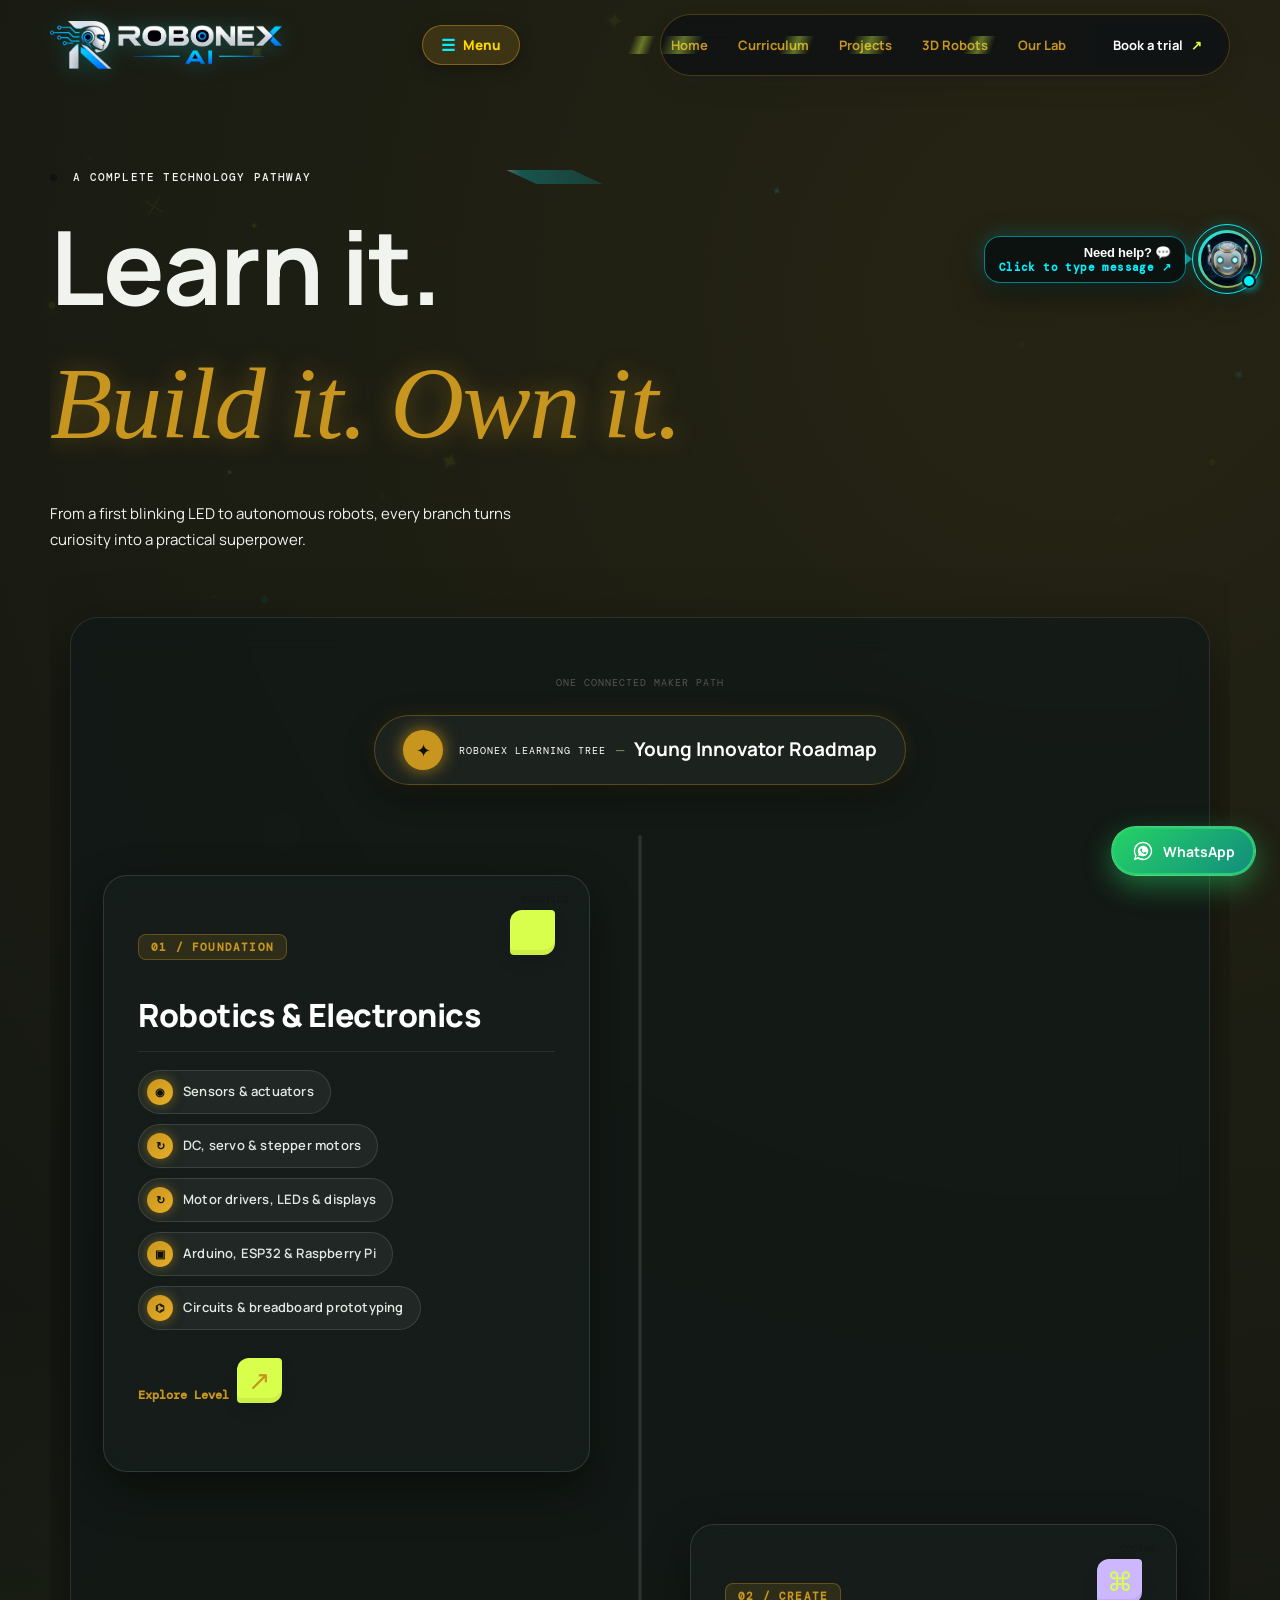
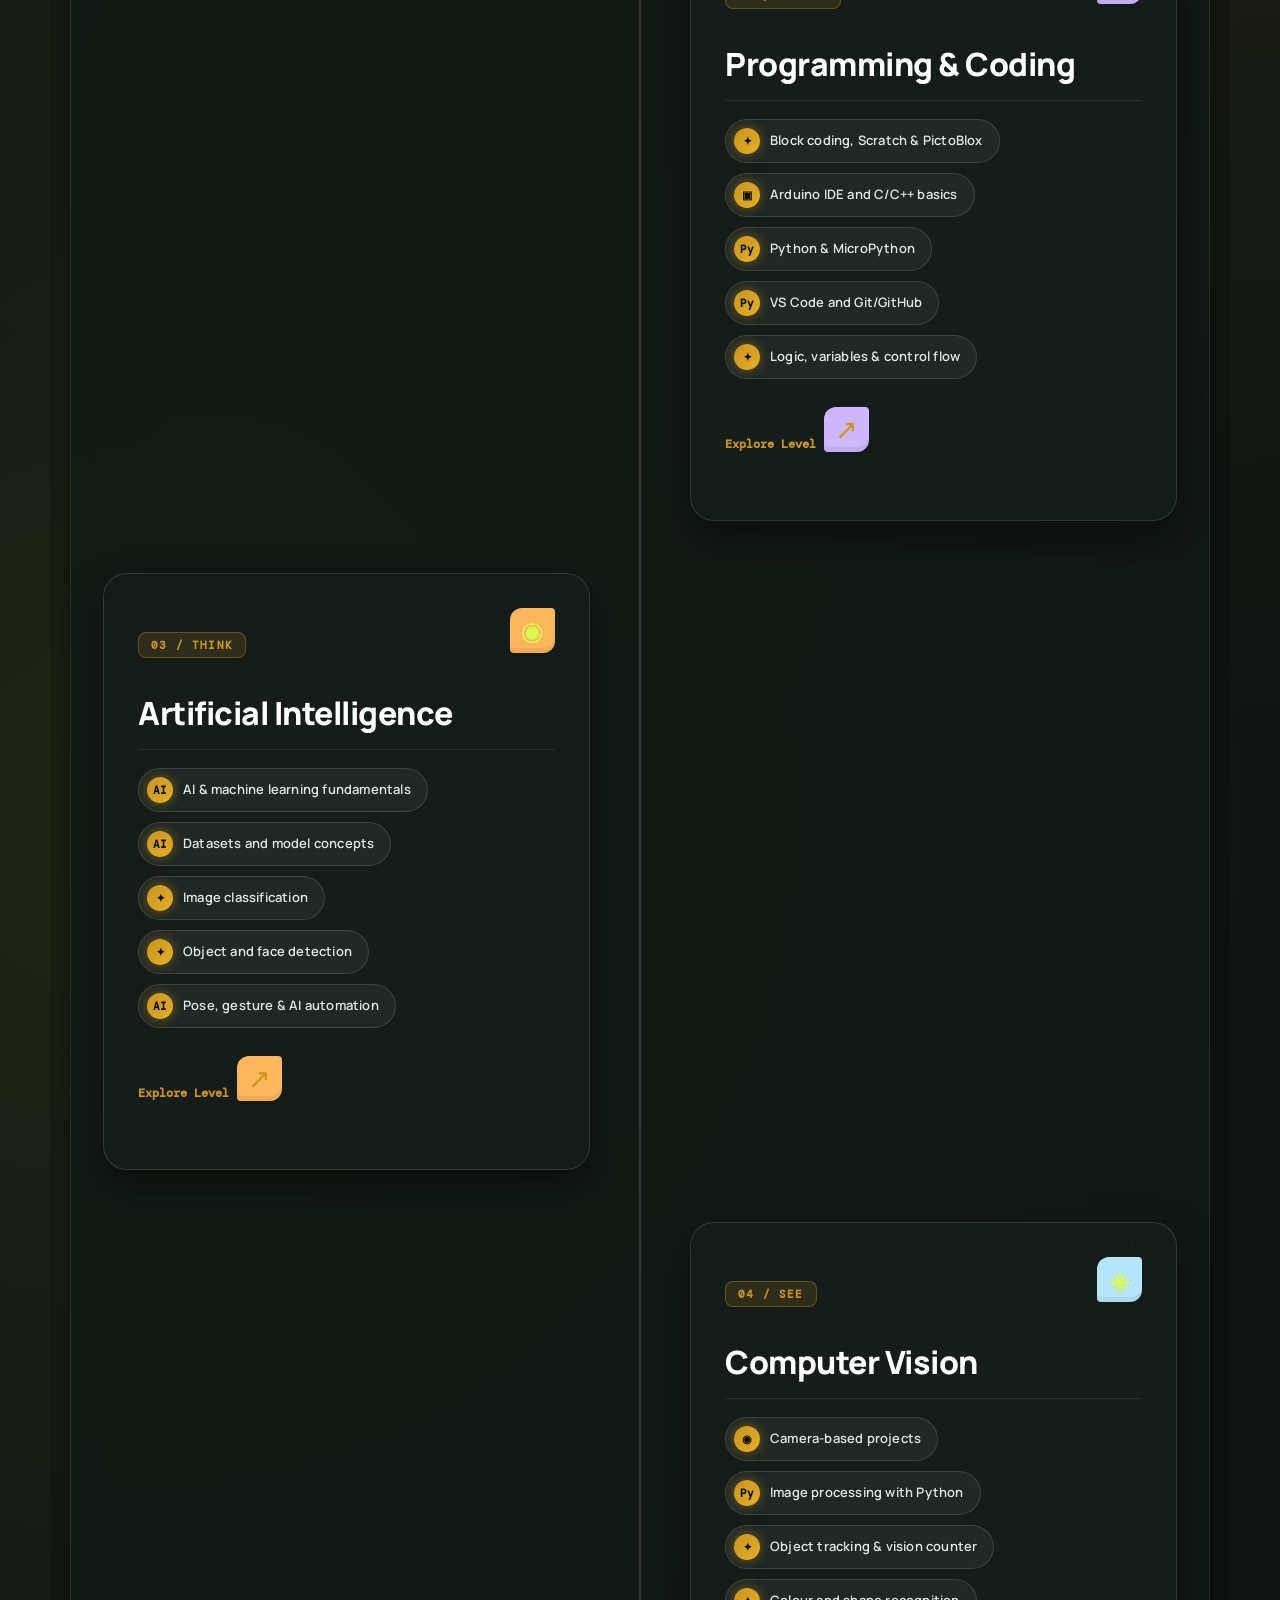
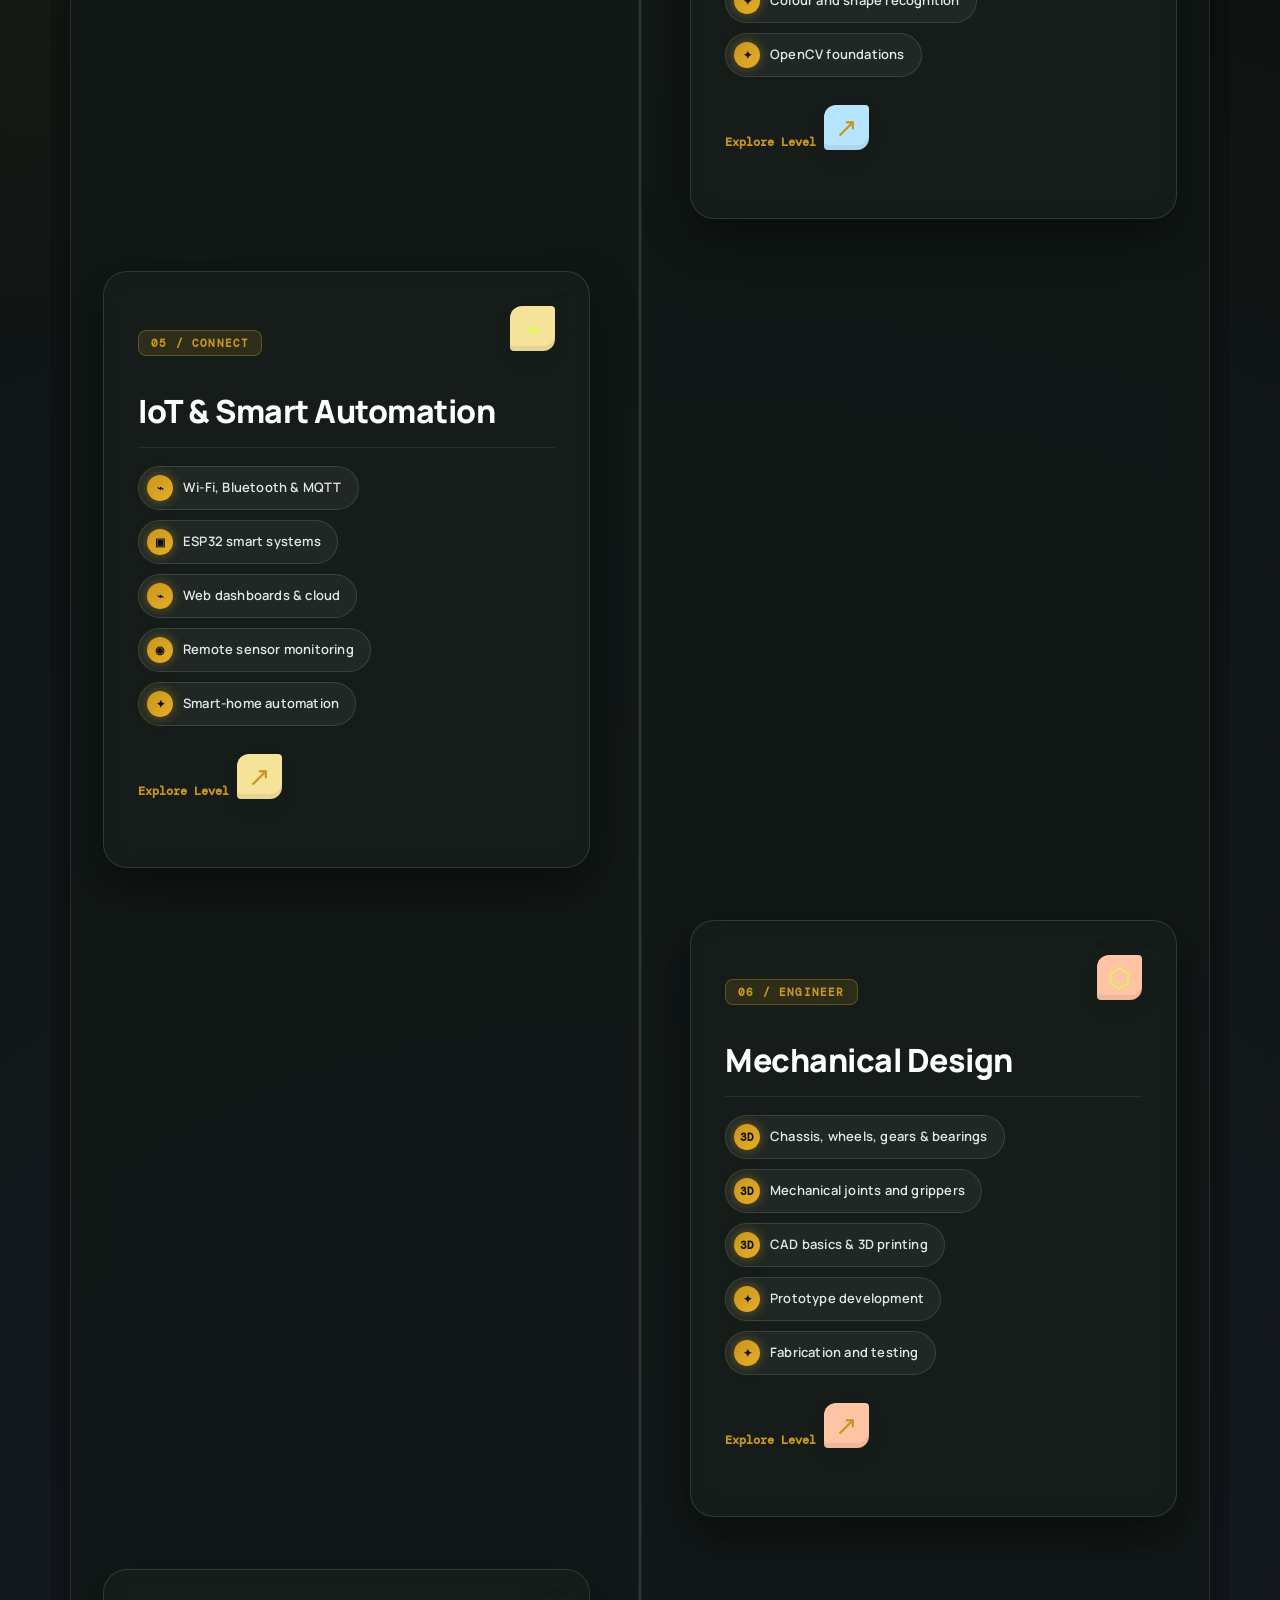
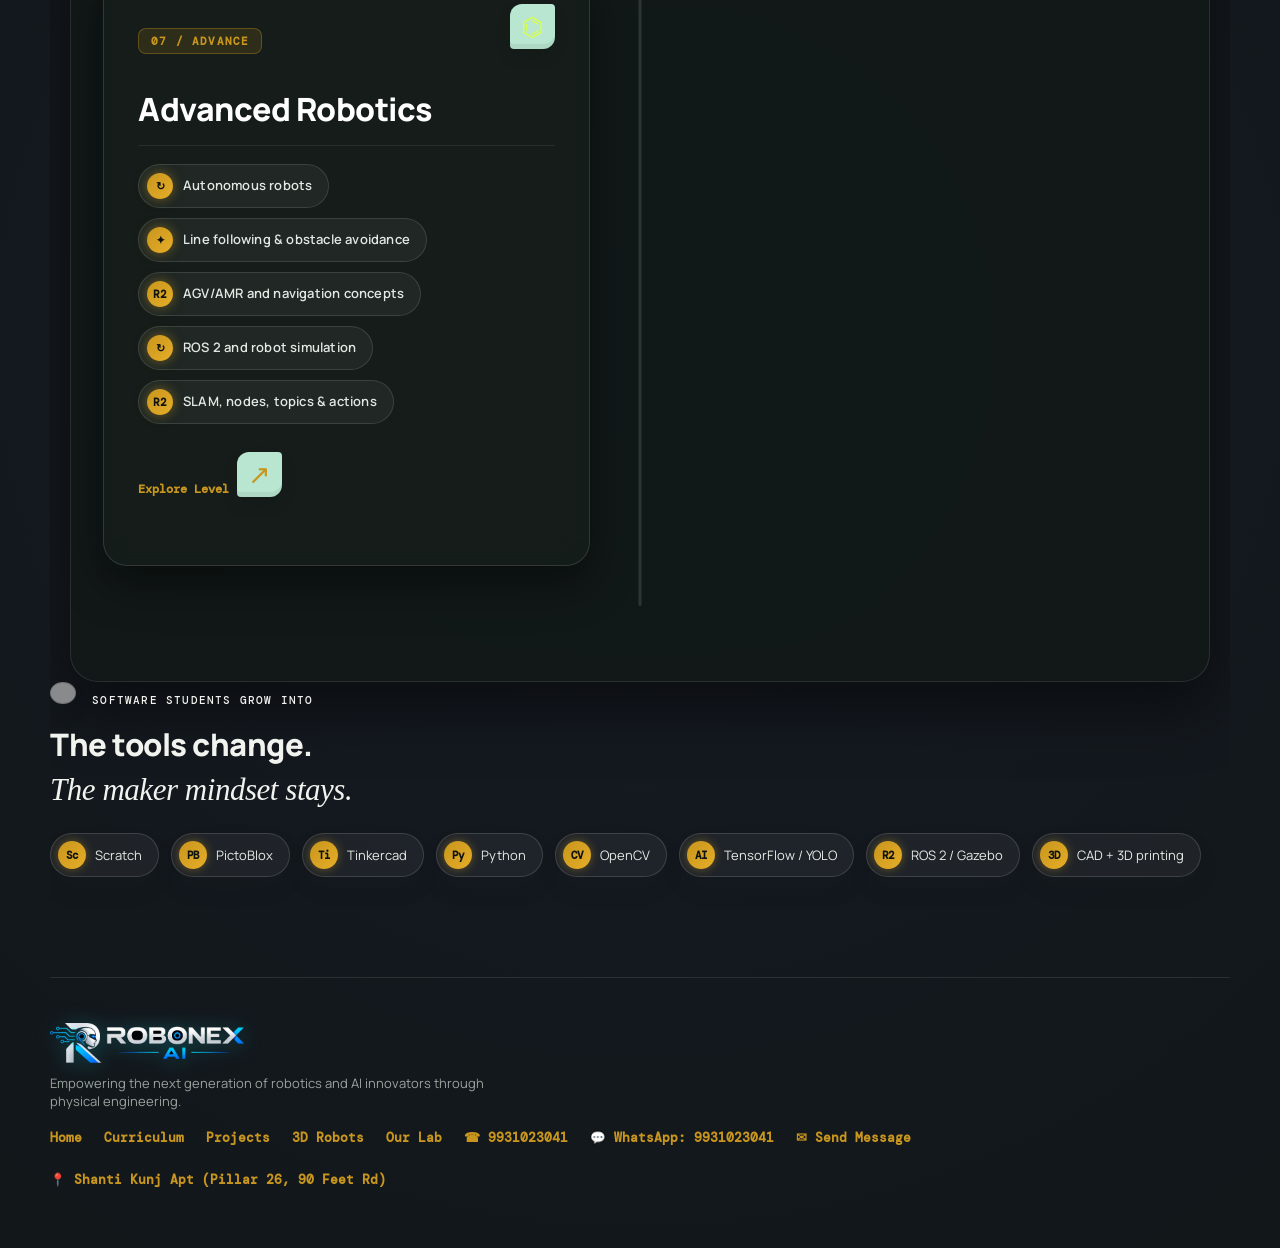
==== commit 41458b56: "feat: add top navigation menu button with full dropdown options, implement 1st-page stationed slidin" ====
--- a/curriculum.html
+++ b/curriculum.html
@@ -8,7 +8,7 @@
   <link rel="preconnect" href="https://fonts.googleapis.com" />
   <link rel="preconnect" href="https://fonts.gstatic.com" crossorigin />
   <link href="https://fonts.googleapis.com/css2?family=DM+Mono:wght@400;500&family=Manrope:wght@400;500;600;700;800&display=swap" rel="stylesheet" />
-  <link rel="stylesheet" href="style.css?v=20261003c" />
+  <link rel="stylesheet" href="style.css?v=20261003d" />
   <link rel="icon" type="image/png" href="favicon.png" />
   <link rel="shortcut icon" href="favicon.ico" />
   <!-- Production PWA & Theme Meta -->
@@ -37,7 +37,76 @@
     <a class="brand" href="home.html" aria-label="RoboNex home">
       <img src="logo.png" alt="RoboNex AI" class="brand-logo" />
     </a>
-    <button class="menu" aria-label="Open menu" aria-expanded="false">☰</button>
+        <!-- Top Menu Trigger Button (Home & All Options) -->
+    <div class="top-nav-menu-container">
+      <button type="button" class="top-menu-btn" id="top-nav-menu-btn" onclick="toggleTopMenu(event)" aria-label="Navigation Menu" aria-expanded="false">
+        <span class="top-menu-icon">☰</span>
+        <span class="top-menu-label">Menu</span>
+      </button>
+
+      <!-- Dropdown Quick Menu Options -->
+      <div class="top-menu-dropdown" id="top-menu-dropdown" aria-hidden="true">
+        <div class="top-menu-header">
+          <span>NAVIGATION MENU</span>
+          <button type="button" class="top-menu-close" onclick="closeTopMenu(event)" aria-label="Close Menu">✕</button>
+        </div>
+        <div class="top-menu-links">
+          <a href="home.html" class="top-menu-item">
+            <span class="item-icon">🏠</span>
+            <div class="item-text">
+              <strong>Home</strong>
+              <small>Main Page &amp; Overview</small>
+            </div>
+          </a>
+          <a href="curriculum.html" class="top-menu-item">
+            <span class="item-icon">📚</span>
+            <div class="item-text">
+              <strong>Curriculum</strong>
+              <small>Ages 6–16 Maker Tracks</small>
+            </div>
+          </a>
+          <a href="projects.html" class="top-menu-item">
+            <span class="item-icon">🚀</span>
+            <div class="item-text">
+              <strong>Projects</strong>
+              <small>14 Working Hardware Prototypes</small>
+            </div>
+          </a>
+          <a href="videos.html" class="top-menu-item">
+            <span class="item-icon">🤖</span>
+            <div class="item-text">
+              <strong>3D Robots &amp; Videos</strong>
+              <small>Watch Real Hardware in Action</small>
+            </div>
+          </a>
+          <a href="lab.html" class="top-menu-item">
+            <span class="item-icon">🔬</span>
+            <div class="item-text">
+              <strong>Our Lab &amp; Campus</strong>
+              <small>Workstations &amp; Hardware Rigs</small>
+            </div>
+          </a>
+          <a href="home.html#location" class="top-menu-item">
+            <span class="item-icon">📍</span>
+            <div class="item-text">
+              <strong>Lab Location &amp; Directions</strong>
+              <small>Shanti Kunj Apt, Pillar No. 26</small>
+            </div>
+          </a>
+          <a href="home.html#contact" class="top-menu-item top-menu-highlight">
+            <span class="item-icon">🎯</span>
+            <div class="item-text">
+              <strong>Book Free 45-Min Trial</strong>
+              <small>Complimentary Hands-On Session ↗</small>
+            </div>
+          </a>
+        </div>
+        <div class="top-menu-footer">
+          <a href="tel:+919931023041" class="top-footer-btn call">☎ Call: 9931023041</a>
+          <a href="https://wa.me/919931023041?text=Hi%20RoboNex%20AI%2C%20I%20want%20to%20know%20more%20about%20your%20classes." target="_blank" rel="noopener noreferrer" class="top-footer-btn wa">💬 WhatsApp</a>
+        </div>
+      </div>
+    </div>
     <nav>
       <a href="home.html">Home</a><a href="curriculum.html">Curriculum</a><a href="projects.html">Projects</a><a href="videos.html">3D Robots</a><a href="lab.html">Our Lab</a><a class="nav-cta" href="home.html#contact">Book a trial <i>↗</i></a>
     </nav>
@@ -182,8 +251,8 @@
   </footer>
 
   <!-- Floating WhatsApp & Message Connect Widget -->
-        <!-- Floating Robo AI SMS & WhatsApp Connect Widget -->
-  <aside class="floating-contact-widget" aria-label="Quick Connect Options">
+          <!-- Sliding Robo AI Mascot & Interactive Chat Assistant (1st Page -> Slides with Scroll) -->
+  <aside class="scrolling-robo-wrapper" id="scrolling-robo-wrapper" aria-label="Interactive AI Bot">
     <!-- Interactive Robo Chat / SMS Text Box Popup -->
     <div class="robo-chat-popup" id="robo-chat-popup" aria-hidden="true">
       <div class="robo-chat-header">
@@ -242,9 +311,11 @@
         <span class="robo-online-dot" title="Online AI Lab Assistant"></span>
       </div>
     </button>
-
-    <!-- Floating WhatsApp Button -->
-    <a href="https://wa.me/919931023041?text=Hi%20RoboNex%20AI%2C%20I%20want%20to%20know%20more%20about%20your%20hands-on%20robotics%20%26%20AI%20learning%20lab." 
+  </aside>
+
+  <!-- Floating WhatsApp Button (Fixed at Bottom-Right) -->
+  <aside class="floating-wa-container" aria-label="WhatsApp Support">
+    <a href="https://wa.me/9931023041?text=Hi%20RoboNex%20AI%2C%20I%20want%20to%20know%20more%20about%20your%20hands-on%20robotics%20%26%20AI%20learning%20lab." 
        target="_blank" 
        rel="noopener noreferrer" 
        class="floating-btn floating-wa-btn" 
@@ -258,7 +329,7 @@
     </a>
   </aside>
 
-  <script src="script.js?v=20261003c"></script>
+  <script src="script.js?v=20261003d"></script>
 
   <!-- Mobile Sticky Bottom Action Bar -->
   <nav class="mobile-bottom-bar" aria-label="Mobile Quick Contacts">
--- a/style.css
+++ b/style.css
@@ -12602,3 +12602,238 @@
     line-height: 1.3 !important;
   }
 }
+
+/* ========================================================
+   TOP NAVIGATION MENU BUTTON & DROPDOWN MENU
+   ======================================================== */
+.top-nav-menu-container {
+  position: relative;
+  display: inline-flex;
+  align-items: center;
+}
+
+.top-menu-btn {
+  background: rgba(200, 150, 30, 0.18) !important;
+  border: 1.5px solid rgba(200, 150, 30, 0.5) !important;
+  color: #ffd700 !important;
+  border-radius: 999px !important;
+  padding: 8px 18px !important;
+  font-family: "Manrope", sans-serif !important;
+  font-size: 13.5px !important;
+  font-weight: 800 !important;
+  cursor: pointer !important;
+  display: inline-flex !important;
+  align-items: center !important;
+  gap: 8px !important;
+  box-shadow: 0 4px 15px rgba(0, 0, 0, 0.35) !important;
+  transition: all 0.25s cubic-bezier(0.2, 0.8, 0.2, 1) !important;
+}
+
+.top-menu-btn:hover {
+  background: rgba(200, 150, 30, 0.35) !important;
+  border-color: #ffd700 !important;
+  color: #fff !important;
+  transform: translateY(-2px) scale(1.03) !important;
+  box-shadow: 0 8px 24px rgba(200, 150, 30, 0.45) !important;
+}
+
+.top-menu-icon {
+  font-size: 16px !important;
+  color: #00f0ff !important;
+}
+
+.top-menu-dropdown {
+  position: absolute;
+  top: calc(100% + 12px);
+  right: 0;
+  width: 310px;
+  max-width: calc(100vw - 32px);
+  background: linear-gradient(135deg, rgba(14, 22, 19, 0.98) 0%, rgba(8, 14, 12, 0.99) 100%);
+  border: 1.5px solid rgba(200, 150, 30, 0.5);
+  border-radius: 20px;
+  box-shadow: 0 25px 60px rgba(0, 0, 0, 0.85), 0 0 35px rgba(200, 150, 30, 0.2);
+  backdrop-filter: blur(16px);
+  -webkit-backdrop-filter: blur(16px);
+  z-index: 1000000;
+  display: none;
+  opacity: 0;
+  transform: translateY(-10px) scale(0.97);
+  transition: opacity 0.25s ease, transform 0.25s ease;
+}
+
+.top-menu-dropdown.active {
+  display: block !important;
+  opacity: 1 !important;
+  transform: translateY(0) scale(1) !important;
+  animation: menu-drop-in 0.25s cubic-bezier(0.2, 0.8, 0.2, 1) forwards;
+}
+
+@keyframes menu-drop-in {
+  0% {
+    opacity: 0;
+    transform: translateY(-12px) scale(0.96);
+  }
+  100% {
+    opacity: 1;
+    transform: translateY(0) scale(1);
+  }
+}
+
+.top-menu-header {
+  display: flex;
+  align-items: center;
+  justify-content: space-between;
+  padding: 12px 18px;
+  border-bottom: 1px solid rgba(255, 255, 255, 0.08);
+  font: 700 11px "DM Mono", monospace;
+  color: #00f0ff;
+  letter-spacing: 0.8px;
+}
+
+.top-menu-close {
+  background: rgba(255, 255, 255, 0.08);
+  border: 1px solid rgba(255, 255, 255, 0.15);
+  color: #c9d0ca;
+  border-radius: 50%;
+  width: 26px;
+  height: 26px;
+  display: flex;
+  align-items: center;
+  justify-content: center;
+  cursor: pointer;
+  font-size: 11px;
+}
+
+.top-menu-close:hover {
+  background: rgba(255, 75, 75, 0.25);
+  border-color: #ff4b4b;
+  color: #fff;
+}
+
+.top-menu-links {
+  padding: 10px 12px;
+  display: flex;
+  flex-direction: column;
+  gap: 4px;
+}
+
+.top-menu-item {
+  display: flex;
+  align-items: center;
+  gap: 12px;
+  padding: 8px 12px;
+  border-radius: 12px;
+  text-decoration: none !important;
+  transition: all 0.2s ease;
+  background: transparent;
+}
+
+.top-menu-item:hover {
+  background: rgba(255, 255, 255, 0.06);
+  transform: translateX(4px);
+}
+
+.item-icon {
+  font-size: 18px;
+  width: 24px;
+  text-align: center;
+  flex-shrink: 0;
+}
+
+.item-text strong {
+  display: block;
+  color: #fff;
+  font-size: 13.5px;
+  font-weight: 700;
+  line-height: 1.2;
+}
+
+.item-text small {
+  color: #929d95;
+  font-size: 11px;
+  line-height: 1.2;
+}
+
+.top-menu-item:hover .item-text strong {
+  color: #ffd700;
+}
+
+.top-menu-highlight {
+  background: rgba(200, 150, 30, 0.12) !important;
+  border: 1px solid rgba(200, 150, 30, 0.35) !important;
+}
+
+.top-menu-highlight strong {
+  color: #ffd700 !important;
+}
+
+.top-menu-footer {
+  display: flex;
+  gap: 8px;
+  padding: 12px 16px;
+  border-top: 1px solid rgba(255, 255, 255, 0.08);
+}
+
+.top-footer-btn {
+  flex: 1;
+  padding: 8px 10px;
+  border-radius: 10px;
+  font-size: 11.5px;
+  font-weight: 700;
+  text-align: center;
+  text-decoration: none !important;
+  display: flex;
+  align-items: center;
+  justify-content: center;
+  gap: 4px;
+}
+
+.top-footer-btn.call {
+  background: rgba(255, 255, 255, 0.08);
+  color: #fff !important;
+  border: 1px solid rgba(255, 255, 255, 0.2);
+}
+
+.top-footer-btn.wa {
+  background: linear-gradient(135deg, #25D366, #128C7E);
+  color: #fff !important;
+}
+
+/* ========================================================
+   SLIDING ROBO MASCOT WRAPPER (1st PAGE -> SCROLL FOLLOW)
+   ======================================================== */
+.scrolling-robo-wrapper {
+  position: fixed !important;
+  right: 24px !important;
+  top: 240px; /* Stationed on 1st page / Hero view */
+  z-index: 999999 !important;
+  display: flex !important;
+  flex-direction: column !important;
+  align-items: flex-end !important;
+  pointer-events: auto !important;
+  transition: top 0.22s cubic-bezier(0.2, 0.8, 0.2, 1);
+  will-change: top;
+}
+
+@media (max-width: 768px) {
+  .scrolling-robo-wrapper {
+    right: 16px !important;
+    top: 200px;
+  }
+}
+
+/* Floating WhatsApp Button Container (Fixed at Bottom-Right) */
+.floating-wa-container {
+  position: fixed !important;
+  bottom: 24px !important;
+  right: 24px !important;
+  z-index: 99998 !important;
+  pointer-events: auto !important;
+}
+
+@media (max-width: 768px) {
+  .floating-wa-container {
+    bottom: 74px !important; /* Sit cleanly above sticky mobile bottom bar */
+    right: 16px !important;
+  }
+}
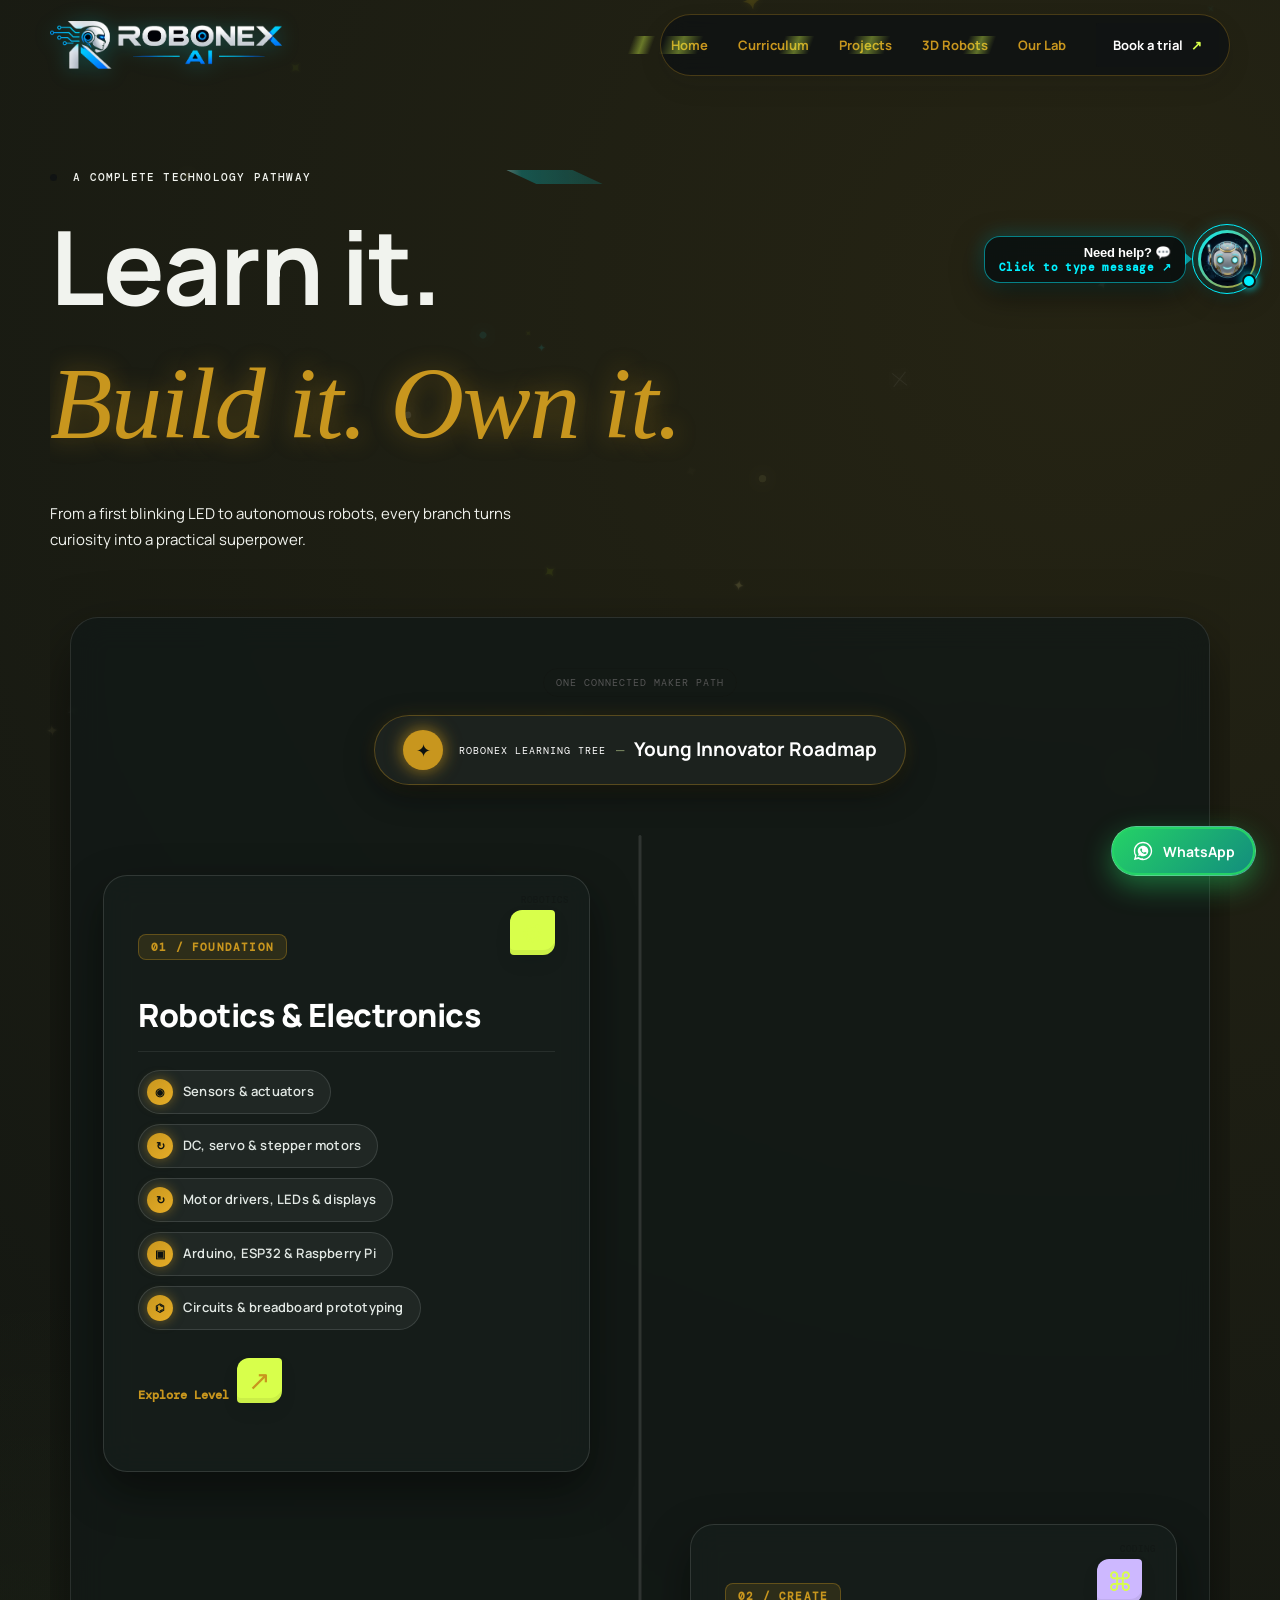
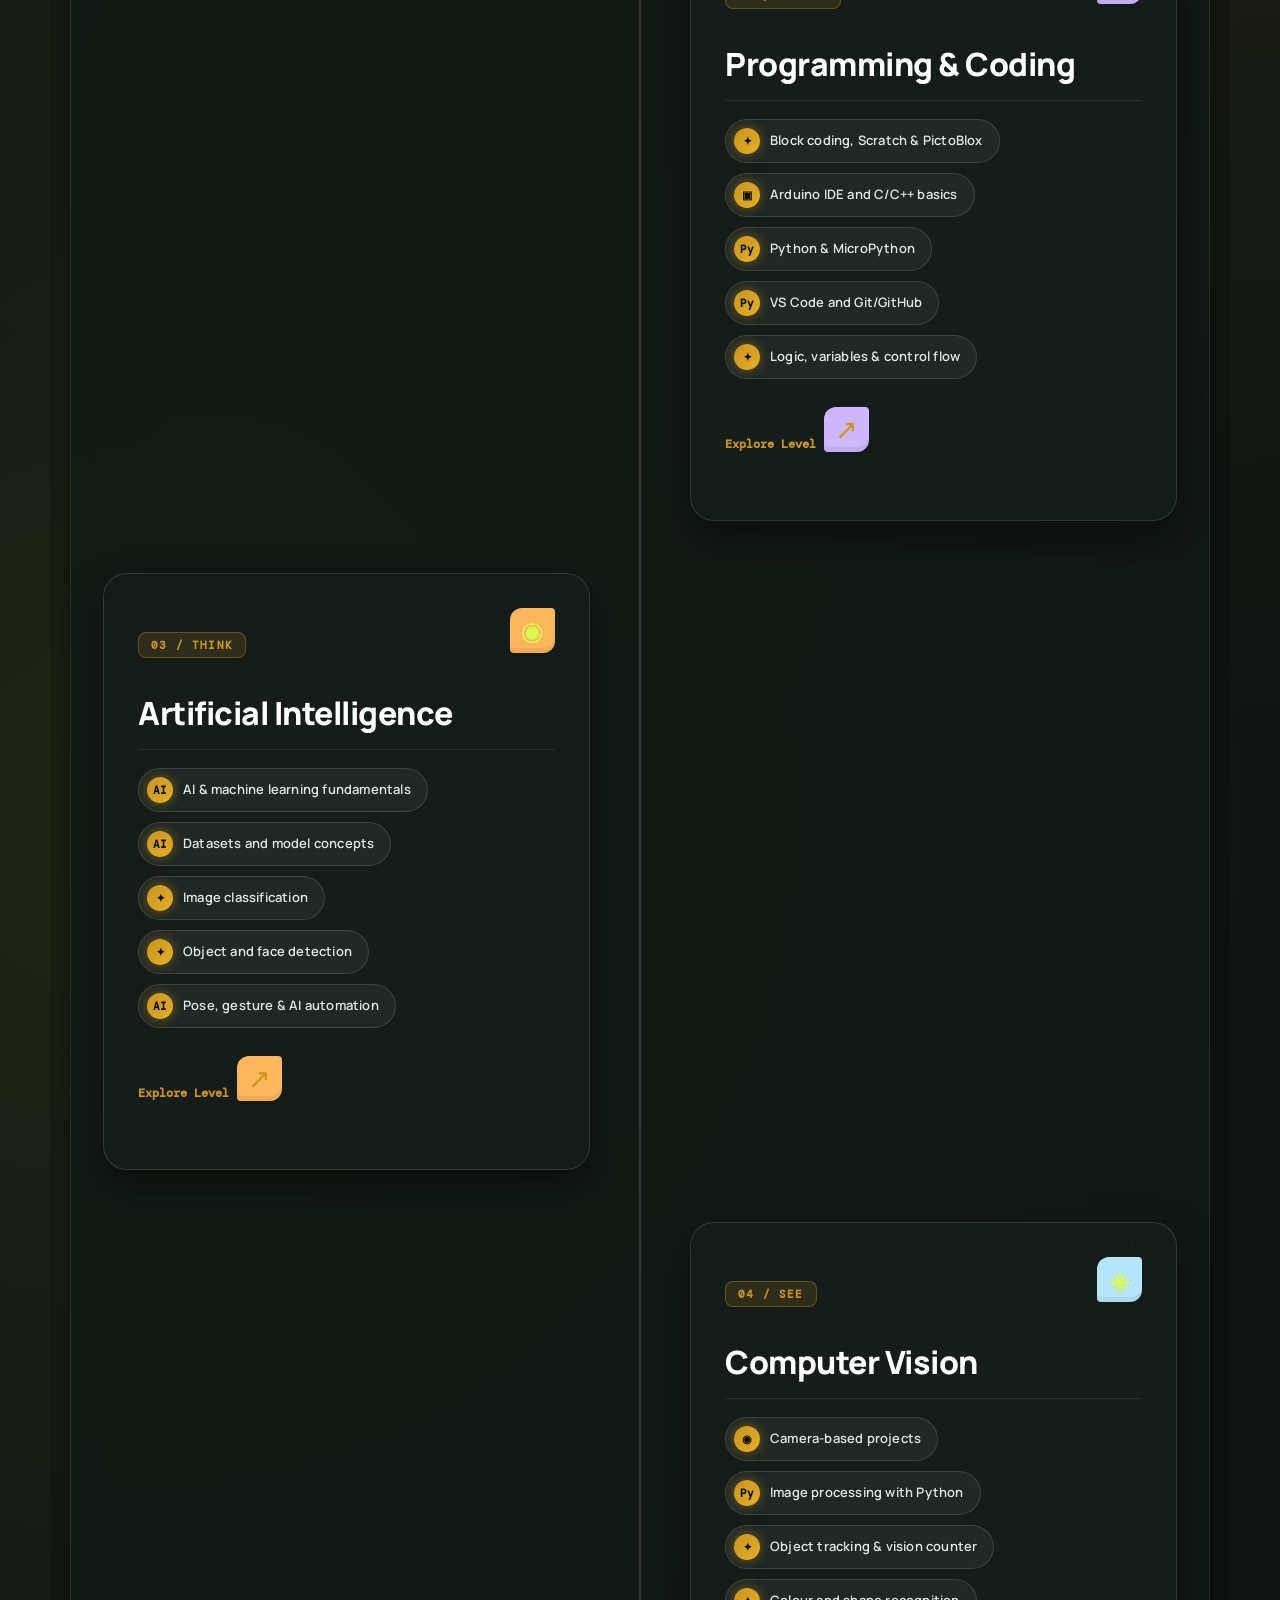
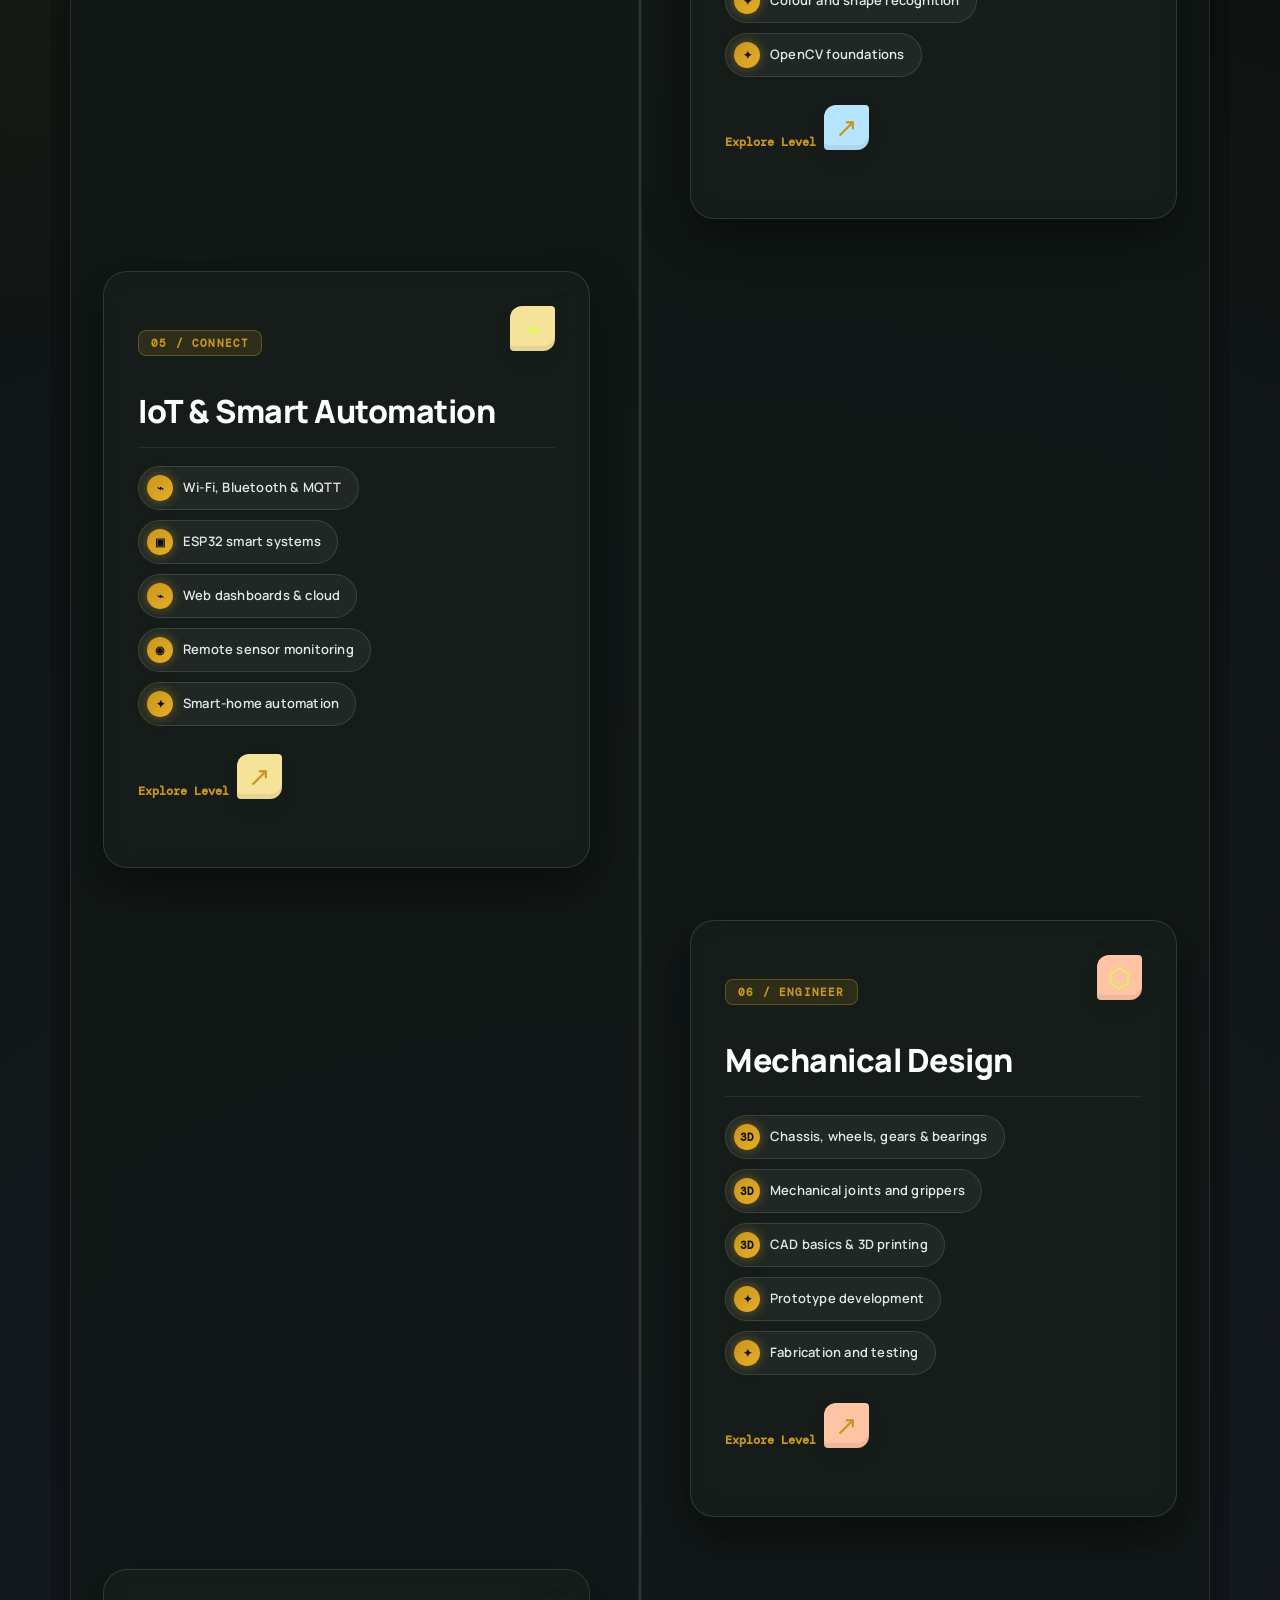
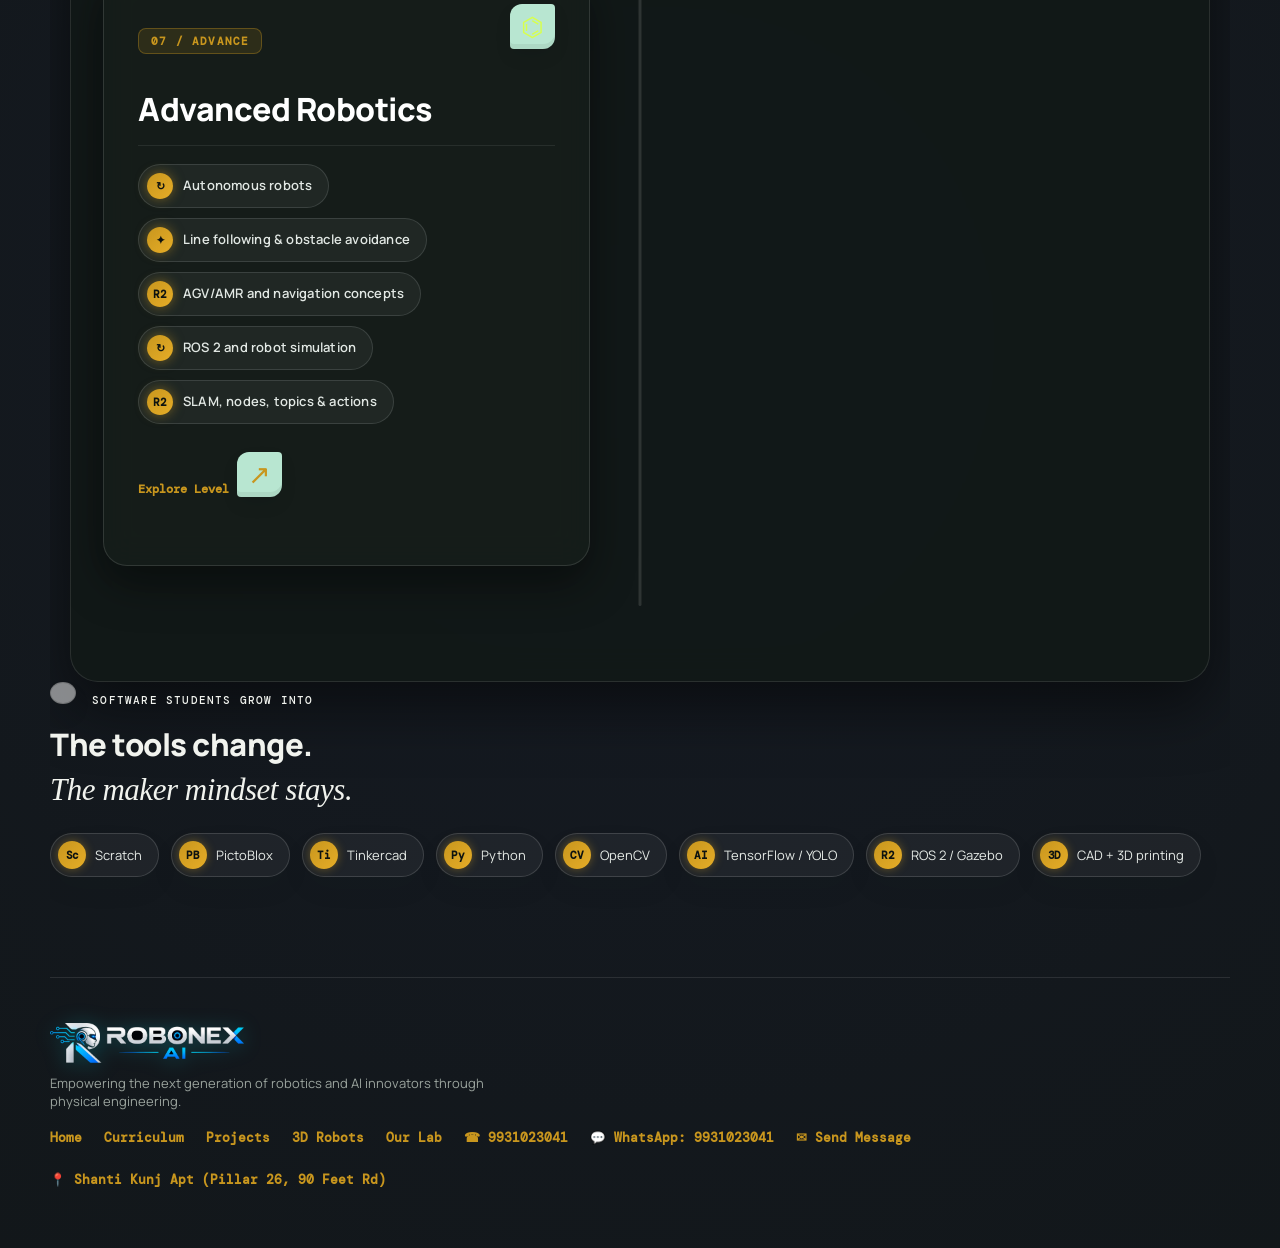
==== commit c4632f39: "refactor: remove top menu button per request while maintaining sliding scroll robot mascot and updat" ====
--- a/curriculum.html
+++ b/curriculum.html
@@ -8,7 +8,7 @@
   <link rel="preconnect" href="https://fonts.googleapis.com" />
   <link rel="preconnect" href="https://fonts.gstatic.com" crossorigin />
   <link href="https://fonts.googleapis.com/css2?family=DM+Mono:wght@400;500&family=Manrope:wght@400;500;600;700;800&display=swap" rel="stylesheet" />
-  <link rel="stylesheet" href="style.css?v=20261003d" />
+  <link rel="stylesheet" href="style.css?v=20261003f" />
   <link rel="icon" type="image/png" href="favicon.png" />
   <link rel="shortcut icon" href="favicon.ico" />
   <!-- Production PWA & Theme Meta -->
@@ -37,76 +37,7 @@
     <a class="brand" href="home.html" aria-label="RoboNex home">
       <img src="logo.png" alt="RoboNex AI" class="brand-logo" />
     </a>
-        <!-- Top Menu Trigger Button (Home & All Options) -->
-    <div class="top-nav-menu-container">
-      <button type="button" class="top-menu-btn" id="top-nav-menu-btn" onclick="toggleTopMenu(event)" aria-label="Navigation Menu" aria-expanded="false">
-        <span class="top-menu-icon">☰</span>
-        <span class="top-menu-label">Menu</span>
-      </button>
-
-      <!-- Dropdown Quick Menu Options -->
-      <div class="top-menu-dropdown" id="top-menu-dropdown" aria-hidden="true">
-        <div class="top-menu-header">
-          <span>NAVIGATION MENU</span>
-          <button type="button" class="top-menu-close" onclick="closeTopMenu(event)" aria-label="Close Menu">✕</button>
-        </div>
-        <div class="top-menu-links">
-          <a href="home.html" class="top-menu-item">
-            <span class="item-icon">🏠</span>
-            <div class="item-text">
-              <strong>Home</strong>
-              <small>Main Page &amp; Overview</small>
-            </div>
-          </a>
-          <a href="curriculum.html" class="top-menu-item">
-            <span class="item-icon">📚</span>
-            <div class="item-text">
-              <strong>Curriculum</strong>
-              <small>Ages 6–16 Maker Tracks</small>
-            </div>
-          </a>
-          <a href="projects.html" class="top-menu-item">
-            <span class="item-icon">🚀</span>
-            <div class="item-text">
-              <strong>Projects</strong>
-              <small>14 Working Hardware Prototypes</small>
-            </div>
-          </a>
-          <a href="videos.html" class="top-menu-item">
-            <span class="item-icon">🤖</span>
-            <div class="item-text">
-              <strong>3D Robots &amp; Videos</strong>
-              <small>Watch Real Hardware in Action</small>
-            </div>
-          </a>
-          <a href="lab.html" class="top-menu-item">
-            <span class="item-icon">🔬</span>
-            <div class="item-text">
-              <strong>Our Lab &amp; Campus</strong>
-              <small>Workstations &amp; Hardware Rigs</small>
-            </div>
-          </a>
-          <a href="home.html#location" class="top-menu-item">
-            <span class="item-icon">📍</span>
-            <div class="item-text">
-              <strong>Lab Location &amp; Directions</strong>
-              <small>Shanti Kunj Apt, Pillar No. 26</small>
-            </div>
-          </a>
-          <a href="home.html#contact" class="top-menu-item top-menu-highlight">
-            <span class="item-icon">🎯</span>
-            <div class="item-text">
-              <strong>Book Free 45-Min Trial</strong>
-              <small>Complimentary Hands-On Session ↗</small>
-            </div>
-          </a>
-        </div>
-        <div class="top-menu-footer">
-          <a href="tel:+919931023041" class="top-footer-btn call">☎ Call: 9931023041</a>
-          <a href="https://wa.me/919931023041?text=Hi%20RoboNex%20AI%2C%20I%20want%20to%20know%20more%20about%20your%20classes." target="_blank" rel="noopener noreferrer" class="top-footer-btn wa">💬 WhatsApp</a>
-        </div>
-      </div>
-    </div>
+    <button class="menu" aria-label="Open menu" aria-expanded="false">☰</button>
     <nav>
       <a href="home.html">Home</a><a href="curriculum.html">Curriculum</a><a href="projects.html">Projects</a><a href="videos.html">3D Robots</a><a href="lab.html">Our Lab</a><a class="nav-cta" href="home.html#contact">Book a trial <i>↗</i></a>
     </nav>
@@ -329,7 +260,7 @@
     </a>
   </aside>
 
-  <script src="script.js?v=20261003d"></script>
+  <script src="script.js?v=20261003f"></script>
 
   <!-- Mobile Sticky Bottom Action Bar -->
   <nav class="mobile-bottom-bar" aria-label="Mobile Quick Contacts">
--- a/style.css
+++ b/style.css
@@ -12603,201 +12603,6 @@
   }
 }
 
-/* ========================================================
-   TOP NAVIGATION MENU BUTTON & DROPDOWN MENU
-   ======================================================== */
-.top-nav-menu-container {
-  position: relative;
-  display: inline-flex;
-  align-items: center;
-}
-
-.top-menu-btn {
-  background: rgba(200, 150, 30, 0.18) !important;
-  border: 1.5px solid rgba(200, 150, 30, 0.5) !important;
-  color: #ffd700 !important;
-  border-radius: 999px !important;
-  padding: 8px 18px !important;
-  font-family: "Manrope", sans-serif !important;
-  font-size: 13.5px !important;
-  font-weight: 800 !important;
-  cursor: pointer !important;
-  display: inline-flex !important;
-  align-items: center !important;
-  gap: 8px !important;
-  box-shadow: 0 4px 15px rgba(0, 0, 0, 0.35) !important;
-  transition: all 0.25s cubic-bezier(0.2, 0.8, 0.2, 1) !important;
-}
-
-.top-menu-btn:hover {
-  background: rgba(200, 150, 30, 0.35) !important;
-  border-color: #ffd700 !important;
-  color: #fff !important;
-  transform: translateY(-2px) scale(1.03) !important;
-  box-shadow: 0 8px 24px rgba(200, 150, 30, 0.45) !important;
-}
-
-.top-menu-icon {
-  font-size: 16px !important;
-  color: #00f0ff !important;
-}
-
-.top-menu-dropdown {
-  position: absolute;
-  top: calc(100% + 12px);
-  right: 0;
-  width: 310px;
-  max-width: calc(100vw - 32px);
-  background: linear-gradient(135deg, rgba(14, 22, 19, 0.98) 0%, rgba(8, 14, 12, 0.99) 100%);
-  border: 1.5px solid rgba(200, 150, 30, 0.5);
-  border-radius: 20px;
-  box-shadow: 0 25px 60px rgba(0, 0, 0, 0.85), 0 0 35px rgba(200, 150, 30, 0.2);
-  backdrop-filter: blur(16px);
-  -webkit-backdrop-filter: blur(16px);
-  z-index: 1000000;
-  display: none;
-  opacity: 0;
-  transform: translateY(-10px) scale(0.97);
-  transition: opacity 0.25s ease, transform 0.25s ease;
-}
-
-.top-menu-dropdown.active {
-  display: block !important;
-  opacity: 1 !important;
-  transform: translateY(0) scale(1) !important;
-  animation: menu-drop-in 0.25s cubic-bezier(0.2, 0.8, 0.2, 1) forwards;
-}
-
-@keyframes menu-drop-in {
-  0% {
-    opacity: 0;
-    transform: translateY(-12px) scale(0.96);
-  }
-  100% {
-    opacity: 1;
-    transform: translateY(0) scale(1);
-  }
-}
-
-.top-menu-header {
-  display: flex;
-  align-items: center;
-  justify-content: space-between;
-  padding: 12px 18px;
-  border-bottom: 1px solid rgba(255, 255, 255, 0.08);
-  font: 700 11px "DM Mono", monospace;
-  color: #00f0ff;
-  letter-spacing: 0.8px;
-}
-
-.top-menu-close {
-  background: rgba(255, 255, 255, 0.08);
-  border: 1px solid rgba(255, 255, 255, 0.15);
-  color: #c9d0ca;
-  border-radius: 50%;
-  width: 26px;
-  height: 26px;
-  display: flex;
-  align-items: center;
-  justify-content: center;
-  cursor: pointer;
-  font-size: 11px;
-}
-
-.top-menu-close:hover {
-  background: rgba(255, 75, 75, 0.25);
-  border-color: #ff4b4b;
-  color: #fff;
-}
-
-.top-menu-links {
-  padding: 10px 12px;
-  display: flex;
-  flex-direction: column;
-  gap: 4px;
-}
-
-.top-menu-item {
-  display: flex;
-  align-items: center;
-  gap: 12px;
-  padding: 8px 12px;
-  border-radius: 12px;
-  text-decoration: none !important;
-  transition: all 0.2s ease;
-  background: transparent;
-}
-
-.top-menu-item:hover {
-  background: rgba(255, 255, 255, 0.06);
-  transform: translateX(4px);
-}
-
-.item-icon {
-  font-size: 18px;
-  width: 24px;
-  text-align: center;
-  flex-shrink: 0;
-}
-
-.item-text strong {
-  display: block;
-  color: #fff;
-  font-size: 13.5px;
-  font-weight: 700;
-  line-height: 1.2;
-}
-
-.item-text small {
-  color: #929d95;
-  font-size: 11px;
-  line-height: 1.2;
-}
-
-.top-menu-item:hover .item-text strong {
-  color: #ffd700;
-}
-
-.top-menu-highlight {
-  background: rgba(200, 150, 30, 0.12) !important;
-  border: 1px solid rgba(200, 150, 30, 0.35) !important;
-}
-
-.top-menu-highlight strong {
-  color: #ffd700 !important;
-}
-
-.top-menu-footer {
-  display: flex;
-  gap: 8px;
-  padding: 12px 16px;
-  border-top: 1px solid rgba(255, 255, 255, 0.08);
-}
-
-.top-footer-btn {
-  flex: 1;
-  padding: 8px 10px;
-  border-radius: 10px;
-  font-size: 11.5px;
-  font-weight: 700;
-  text-align: center;
-  text-decoration: none !important;
-  display: flex;
-  align-items: center;
-  justify-content: center;
-  gap: 4px;
-}
-
-.top-footer-btn.call {
-  background: rgba(255, 255, 255, 0.08);
-  color: #fff !important;
-  border: 1px solid rgba(255, 255, 255, 0.2);
-}
-
-.top-footer-btn.wa {
-  background: linear-gradient(135deg, #25D366, #128C7E);
-  color: #fff !important;
-}
 
 /* ========================================================
    SLIDING ROBO MASCOT WRAPPER (1st PAGE -> SCROLL FOLLOW)
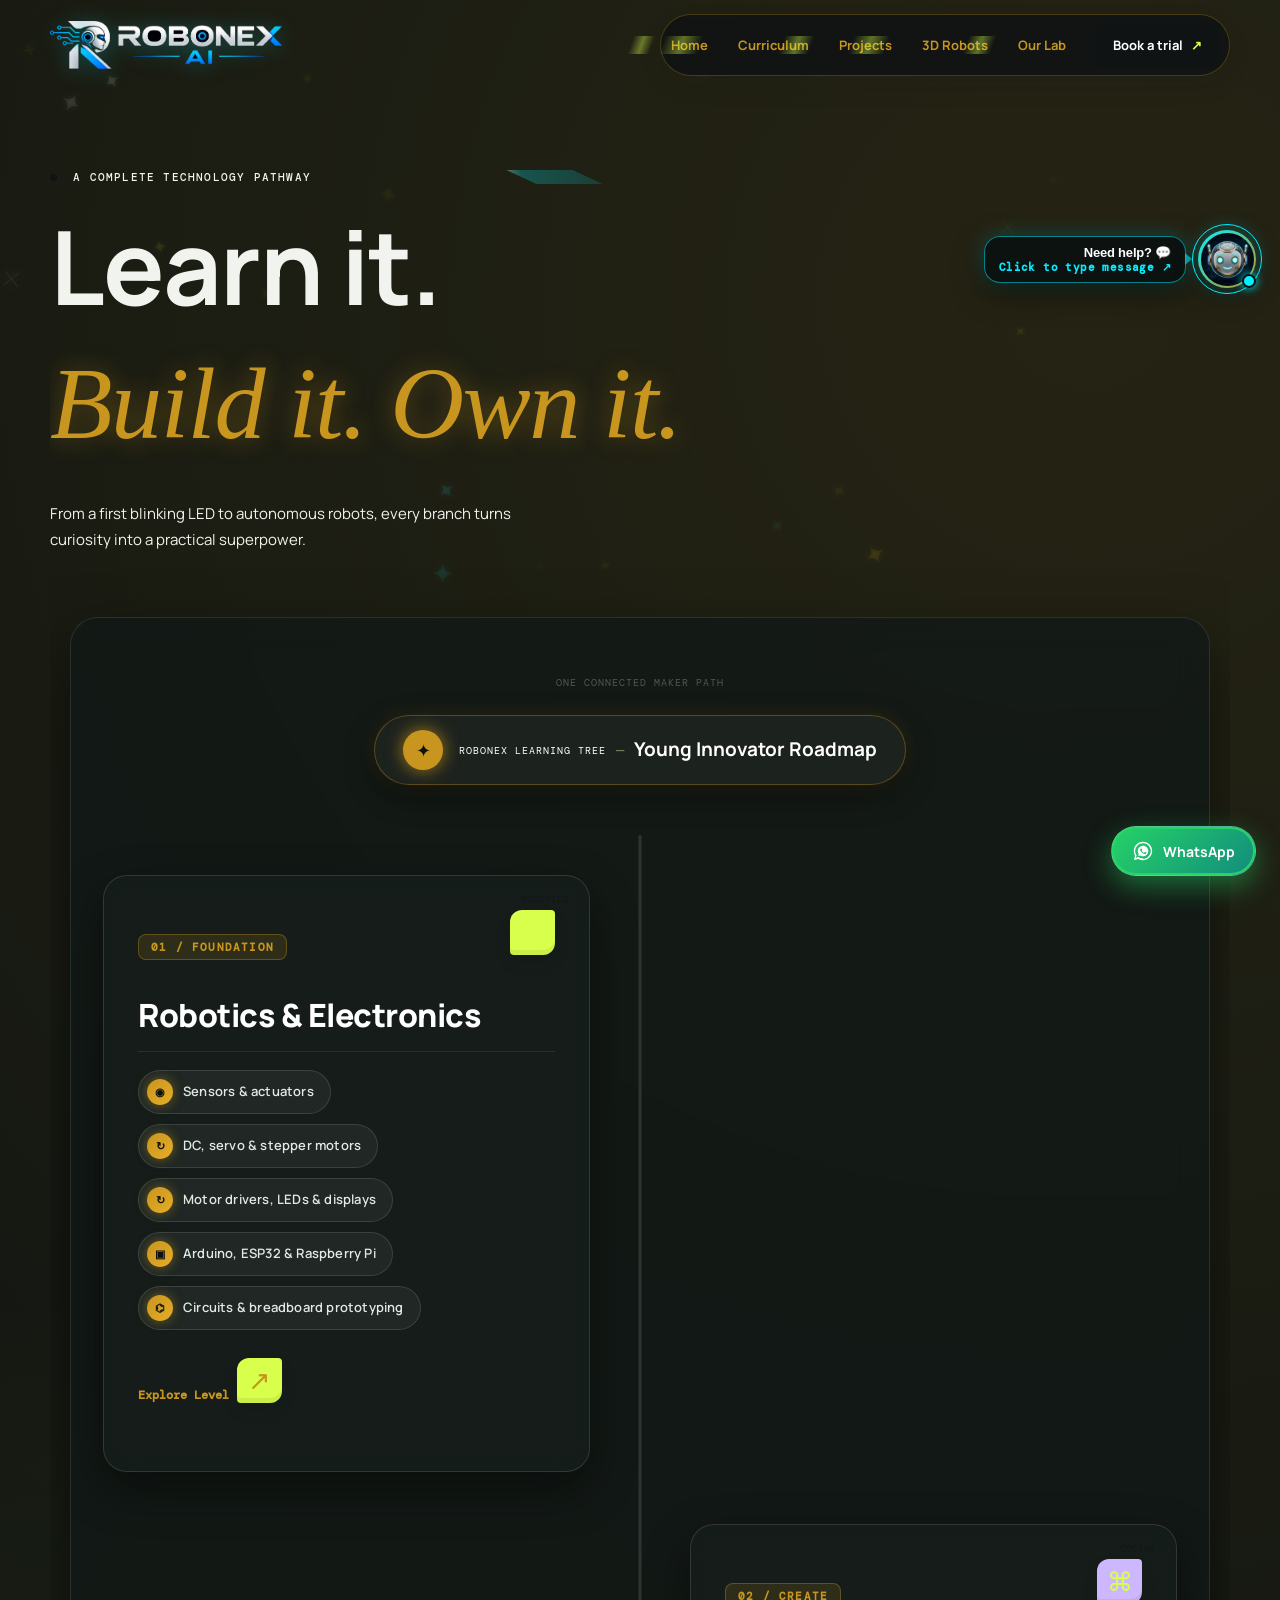
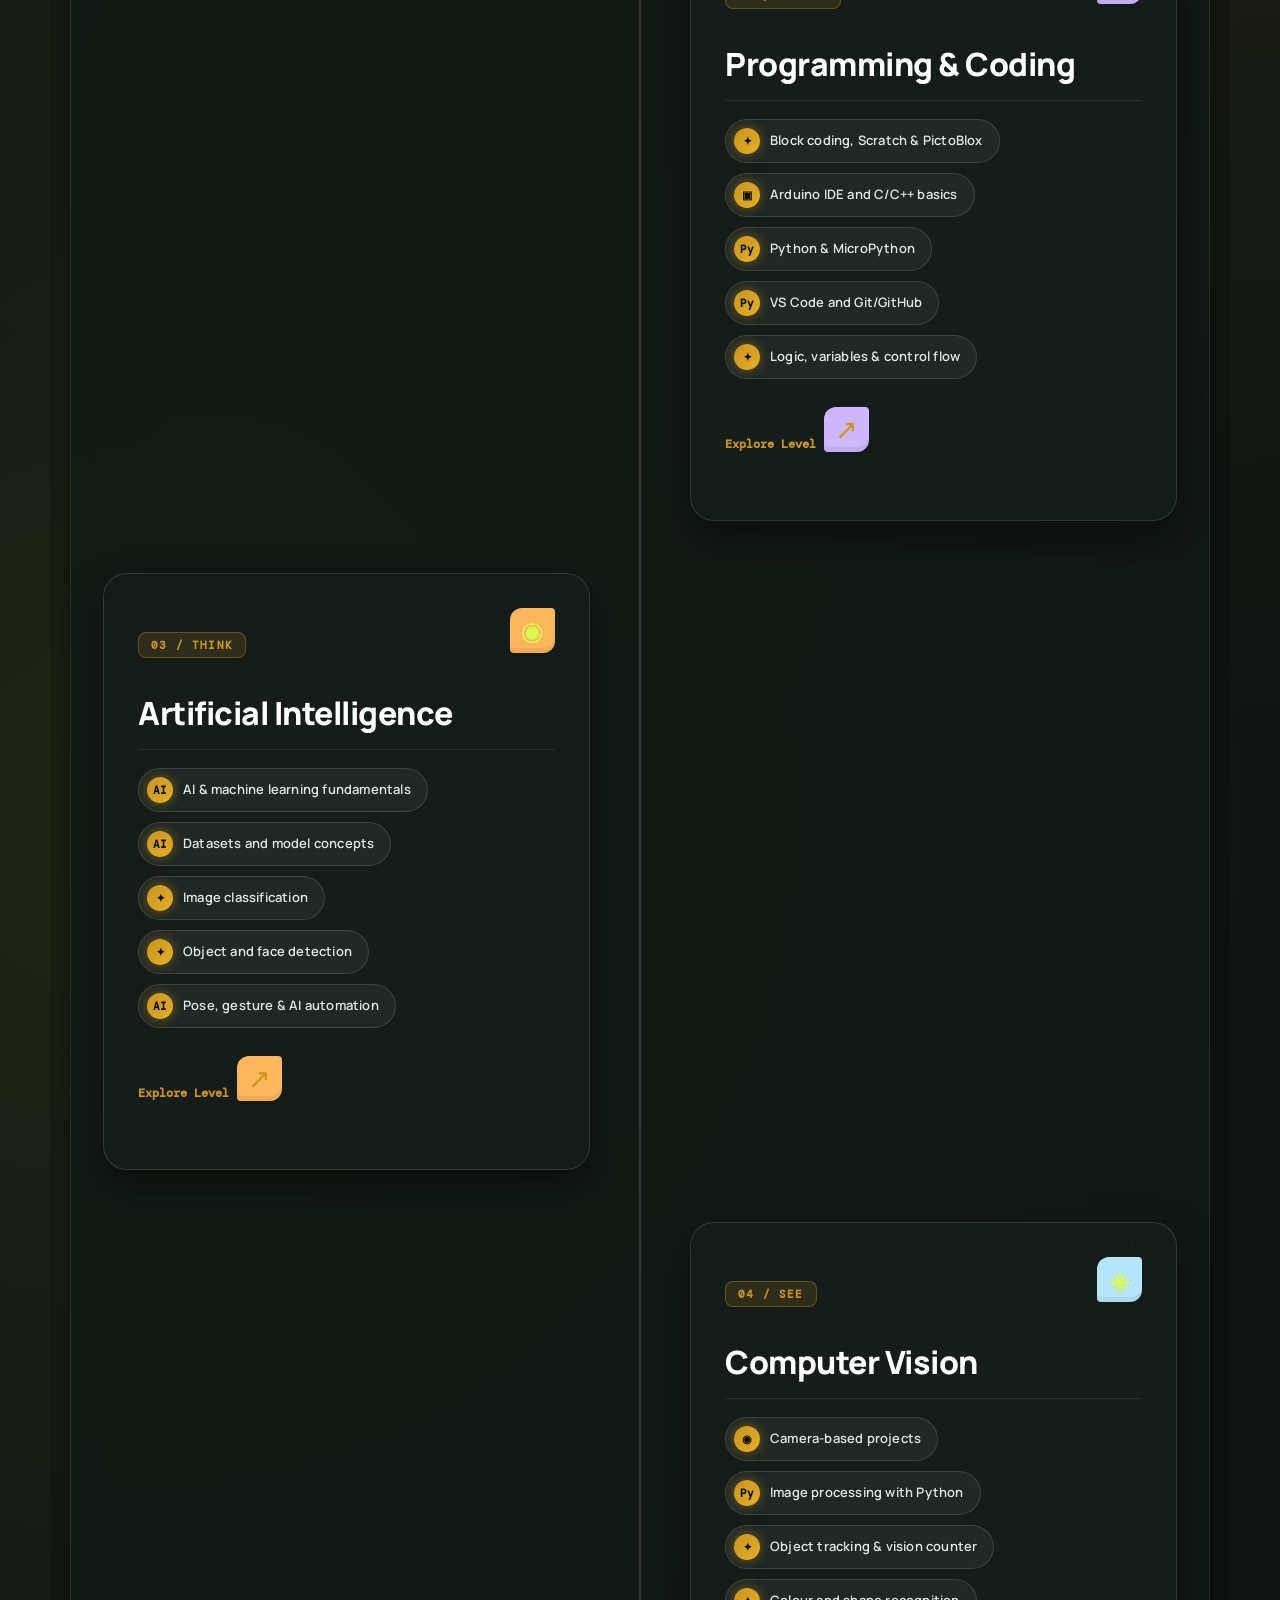
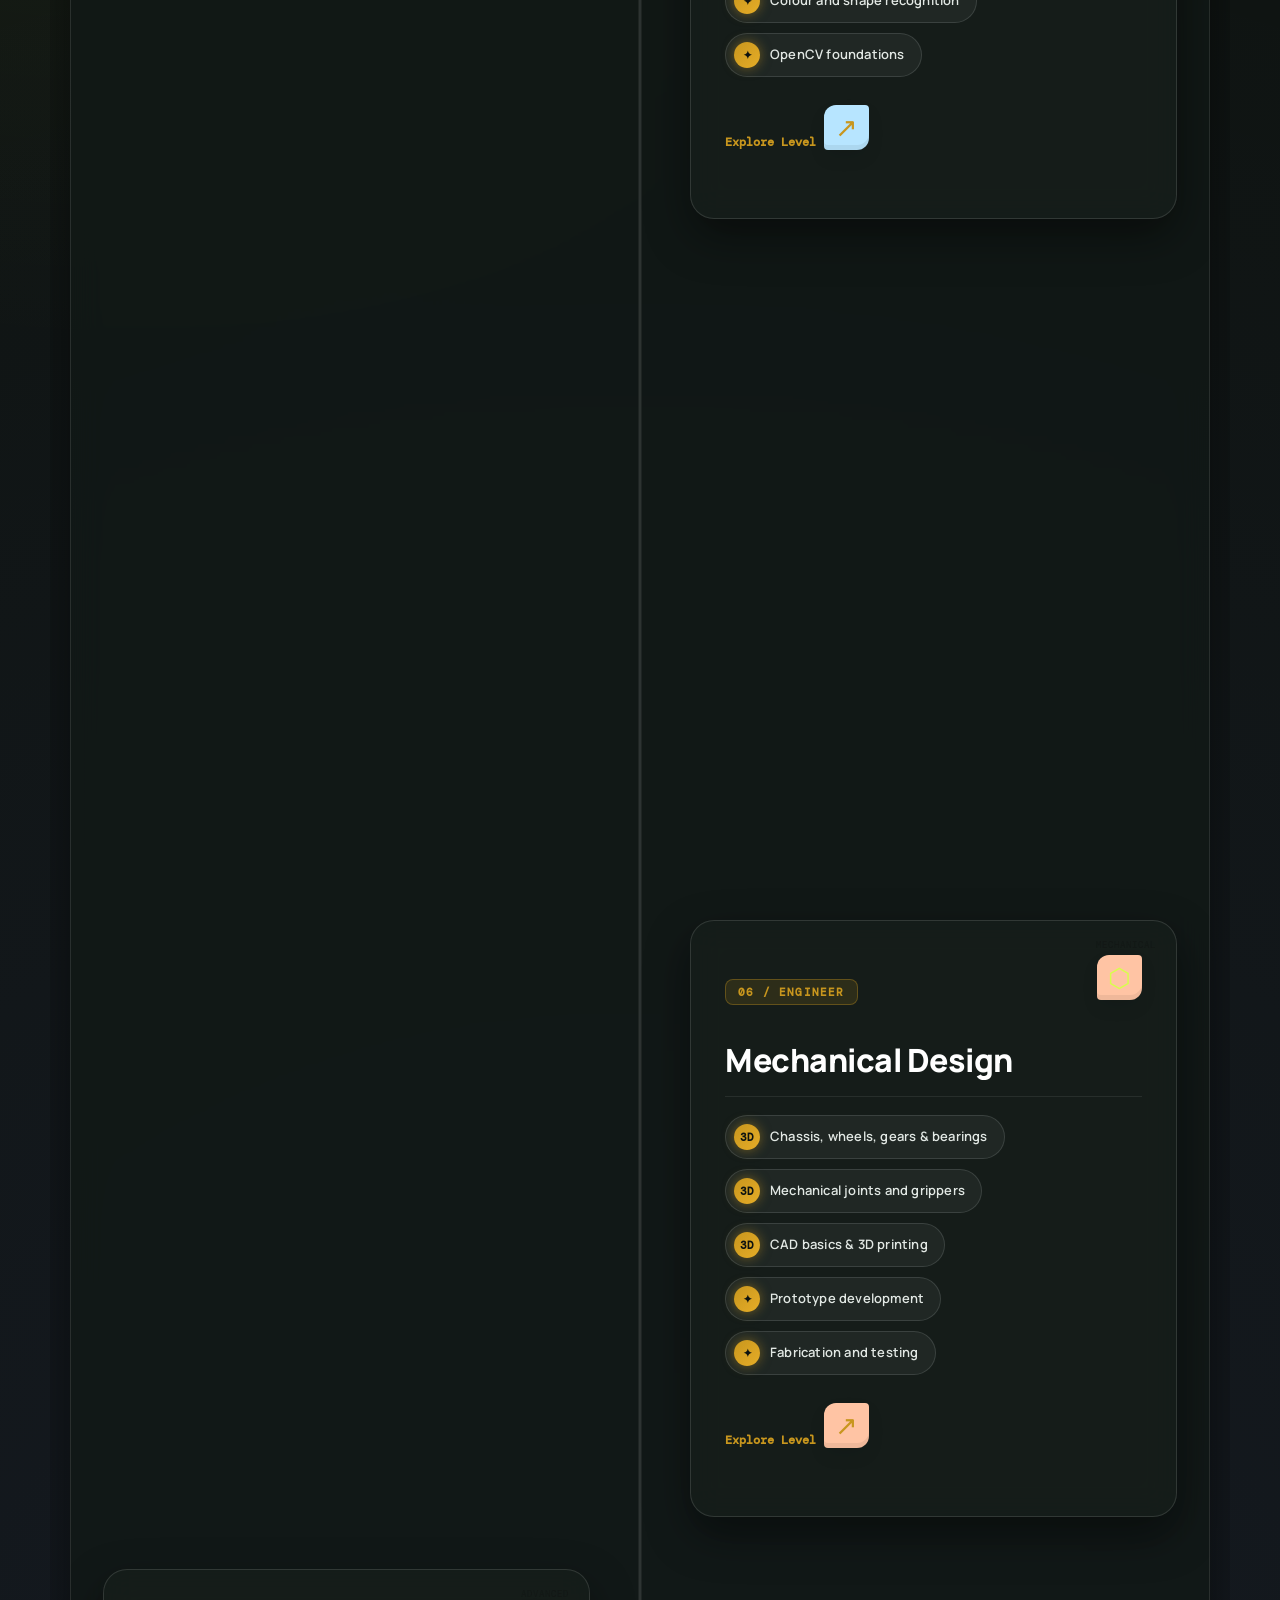
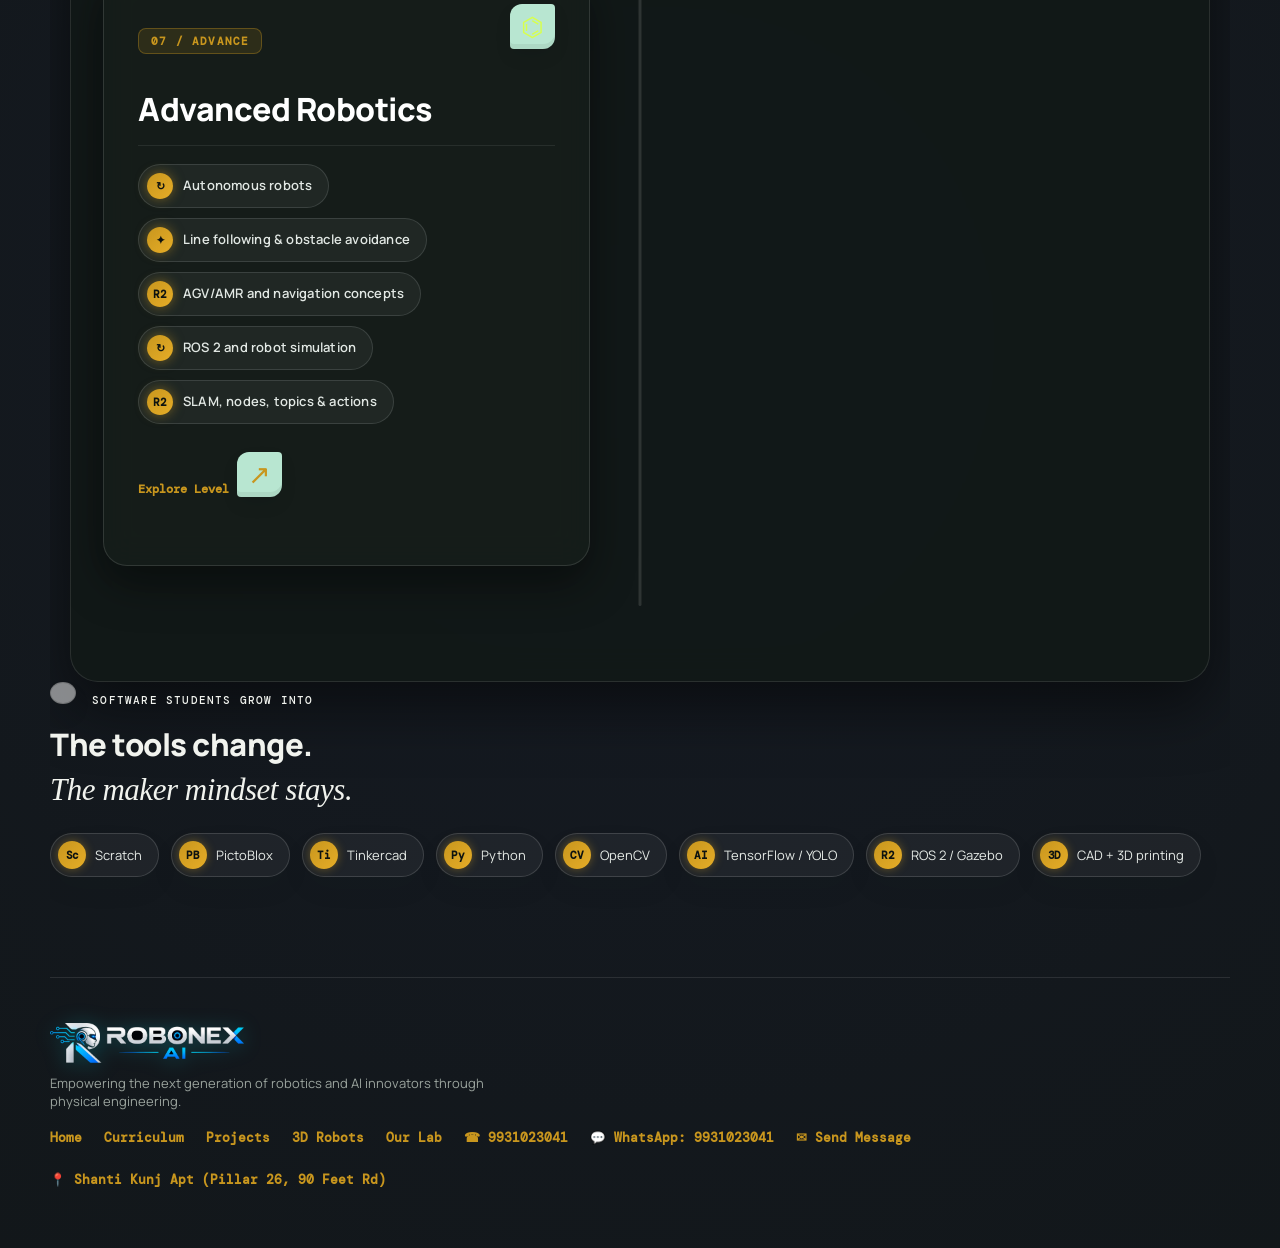
==== commit fbab9bab: "feat: add Parents FAQ accordion section, generate high-res WhatsApp and Google rich link preview ban" ====
--- a/curriculum.html
+++ b/curriculum.html
@@ -8,7 +8,7 @@
   <link rel="preconnect" href="https://fonts.googleapis.com" />
   <link rel="preconnect" href="https://fonts.gstatic.com" crossorigin />
   <link href="https://fonts.googleapis.com/css2?family=DM+Mono:wght@400;500&family=Manrope:wght@400;500;600;700;800&display=swap" rel="stylesheet" />
-  <link rel="stylesheet" href="style.css?v=20261003f" />
+  <link rel="stylesheet" href="style.css?v=20261003g" />
   <link rel="icon" type="image/png" href="favicon.png" />
   <link rel="shortcut icon" href="favicon.ico" />
   <!-- Production PWA & Theme Meta -->
@@ -260,7 +260,7 @@
     </a>
   </aside>
 
-  <script src="script.js?v=20261003f"></script>
+  <script src="script.js?v=20261003g"></script>
 
   <!-- Mobile Sticky Bottom Action Bar -->
   <nav class="mobile-bottom-bar" aria-label="Mobile Quick Contacts">
--- a/style.css
+++ b/style.css
@@ -12642,3 +12642,300 @@
     right: 16px !important;
   }
 }
+
+/* ========================================================
+   PARENTS FAQ ACCORDION SECTION (HIGH CONVERSION)
+   ======================================================== */
+.faq-section {
+  padding: 85px 0 65px;
+  position: relative;
+  z-index: 10;
+}
+
+.faq-header {
+  text-align: center;
+  max-width: 780px;
+  margin: 0 auto 45px;
+}
+
+.faq-eyebrow {
+  justify-content: center;
+  margin-bottom: 12px;
+}
+
+.faq-main-title {
+  font-size: clamp(30px, 4.2vw, 48px);
+  font-weight: 800;
+  line-height: 1.2;
+  color: #fff;
+  margin-bottom: 16px;
+  letter-spacing: -0.02em;
+}
+
+.faq-main-title em {
+  font-style: normal;
+  background: linear-gradient(135deg, #ffd700 0%, #00f0ff 100%);
+  -webkit-background-clip: text;
+  -webkit-text-fill-color: transparent;
+}
+
+.faq-subtitle {
+  color: #a2aba5;
+  font-size: clamp(14.5px, 1.8vw, 17px);
+  line-height: 1.6;
+  max-width: 650px;
+  margin: 0 auto;
+}
+
+.faq-accordion-container {
+  max-width: 880px;
+  margin: 0 auto 35px;
+  display: flex;
+  flex-direction: column;
+  gap: 14px;
+}
+
+.faq-item {
+  background: linear-gradient(135deg, rgba(16, 24, 21, 0.75) 0%, rgba(10, 16, 14, 0.85) 100%);
+  border: 1px solid rgba(255, 255, 255, 0.08);
+  border-radius: 16px;
+  backdrop-filter: blur(12px);
+  -webkit-backdrop-filter: blur(12px);
+  overflow: hidden;
+  transition: border-color 0.25s ease, box-shadow 0.25s ease, background 0.25s ease;
+}
+
+.faq-item:hover {
+  border-color: rgba(200, 150, 30, 0.35);
+}
+
+.faq-item[open] {
+  border-color: rgba(200, 150, 30, 0.6);
+  background: linear-gradient(135deg, rgba(20, 30, 26, 0.88) 0%, rgba(12, 20, 17, 0.95) 100%);
+  box-shadow: 0 12px 35px rgba(0, 0, 0, 0.45), 0 0 25px rgba(200, 150, 30, 0.12);
+}
+
+.faq-question {
+  cursor: pointer;
+  list-style: none;
+  display: flex;
+  align-items: center;
+  justify-content: space-between;
+  gap: 16px;
+  padding: 20px 24px;
+  user-select: none;
+  transition: color 0.2s ease;
+}
+
+.faq-question::-webkit-details-marker {
+  display: none;
+}
+
+.faq-q-text {
+  display: flex;
+  align-items: center;
+  gap: 16px;
+  font-family: 'Manrope', sans-serif;
+  font-size: clamp(15.5px, 2vw, 18px);
+  font-weight: 700;
+  color: #fff;
+  line-height: 1.35;
+}
+
+.faq-q-num {
+  font-family: 'DM Mono', monospace;
+  font-size: 12.5px;
+  font-weight: 700;
+  color: #ffd700;
+  background: rgba(200, 150, 30, 0.15);
+  border: 1px solid rgba(200, 150, 30, 0.35);
+  padding: 3px 8px;
+  border-radius: 6px;
+  flex-shrink: 0;
+  letter-spacing: 0.5px;
+}
+
+.faq-chevron {
+  width: 32px;
+  height: 32px;
+  border-radius: 50%;
+  background: rgba(255, 255, 255, 0.05);
+  border: 1px solid rgba(255, 255, 255, 0.12);
+  display: flex;
+  align-items: center;
+  justify-content: center;
+  flex-shrink: 0;
+  transition: transform 0.3s cubic-bezier(0.2, 0.8, 0.2, 1), background 0.3s ease, border-color 0.3s ease;
+}
+
+.faq-chevron::before {
+  content: '+';
+  font-size: 19px;
+  font-weight: 700;
+  color: #00f0ff;
+  line-height: 1;
+  transition: color 0.3s ease;
+}
+
+.faq-item[open] .faq-chevron {
+  transform: rotate(45deg);
+  background: rgba(200, 150, 30, 0.22);
+  border-color: #ffd700;
+}
+
+.faq-item[open] .faq-chevron::before {
+  color: #ffd700;
+}
+
+.faq-answer {
+  padding: 0 24px 22px 64px;
+  color: #cbd4ce;
+  font-size: 15px;
+  line-height: 1.7;
+  animation: faqFadeIn 0.3s ease forwards;
+}
+
+@keyframes faqFadeIn {
+  from {
+    opacity: 0;
+    transform: translateY(-6px);
+  }
+  to {
+    opacity: 1;
+    transform: translateY(0);
+  }
+}
+
+.faq-answer strong {
+  color: #fff;
+}
+
+.faq-answer ul {
+  margin: 10px 0 12px 20px;
+  padding: 0;
+}
+
+.faq-answer li {
+  margin-bottom: 6px;
+  color: #b5c0b9;
+}
+
+.faq-answer li strong {
+  color: #ffd700;
+}
+
+/* FAQ Support Card */
+.faq-support-card {
+  max-width: 880px;
+  margin: 0 auto;
+  background: linear-gradient(135deg, rgba(200, 150, 30, 0.12) 0%, rgba(0, 240, 255, 0.08) 100%);
+  border: 1px solid rgba(200, 150, 30, 0.3);
+  border-radius: 18px;
+  padding: 22px 28px;
+  display: flex;
+  align-items: center;
+  justify-content: space-between;
+  gap: 20px;
+  flex-wrap: wrap;
+  box-shadow: 0 10px 30px rgba(0, 0, 0, 0.3);
+}
+
+.faq-support-info {
+  display: flex;
+  align-items: center;
+  gap: 16px;
+}
+
+.faq-support-icon {
+  font-size: 28px;
+}
+
+.faq-support-info strong {
+  display: block;
+  color: #fff;
+  font-size: 16px;
+  font-weight: 700;
+  margin-bottom: 4px;
+}
+
+.faq-support-info small {
+  color: #9ea8a2;
+  font-size: 13px;
+}
+
+.faq-support-actions {
+  display: flex;
+  align-items: center;
+  gap: 12px;
+}
+
+.faq-btn-wa {
+  background: linear-gradient(135deg, #25D366, #128C7E);
+  color: #fff !important;
+  font-weight: 700;
+  font-size: 13.5px;
+  padding: 10px 18px;
+  border-radius: 10px;
+  text-decoration: none !important;
+  display: inline-flex;
+  align-items: center;
+  gap: 6px;
+  transition: transform 0.2s ease, box-shadow 0.2s ease;
+  box-shadow: 0 4px 15px rgba(37, 211, 102, 0.3);
+}
+
+.faq-btn-wa:hover {
+  transform: translateY(-2px);
+  box-shadow: 0 6px 20px rgba(37, 211, 102, 0.45);
+}
+
+.faq-btn-call {
+  background: rgba(255, 255, 255, 0.08);
+  border: 1px solid rgba(255, 255, 255, 0.18);
+  color: #fff !important;
+  font-weight: 700;
+  font-size: 13.5px;
+  padding: 10px 18px;
+  border-radius: 10px;
+  text-decoration: none !important;
+  display: inline-flex;
+  align-items: center;
+  gap: 6px;
+  transition: all 0.2s ease;
+}
+
+.faq-btn-call:hover {
+  background: rgba(255, 255, 255, 0.15);
+  border-color: #ffd700;
+  color: #ffd700 !important;
+  transform: translateY(-2px);
+}
+
+@media (max-width: 768px) {
+  .faq-section {
+    padding: 60px 0 45px;
+  }
+  .faq-question {
+    padding: 16px 18px;
+  }
+  .faq-answer {
+    padding: 0 18px 18px 20px;
+    font-size: 14px;
+  }
+  .faq-q-text {
+    gap: 12px;
+  }
+  .faq-support-card {
+    padding: 18px 20px;
+    flex-direction: column;
+    align-items: flex-start;
+  }
+  .faq-support-actions {
+    width: 100%;
+    flex-direction: column;
+  }
+  .faq-btn-wa, .faq-btn-call {
+    width: 100%;
+    justify-content: center;
+  }
+}
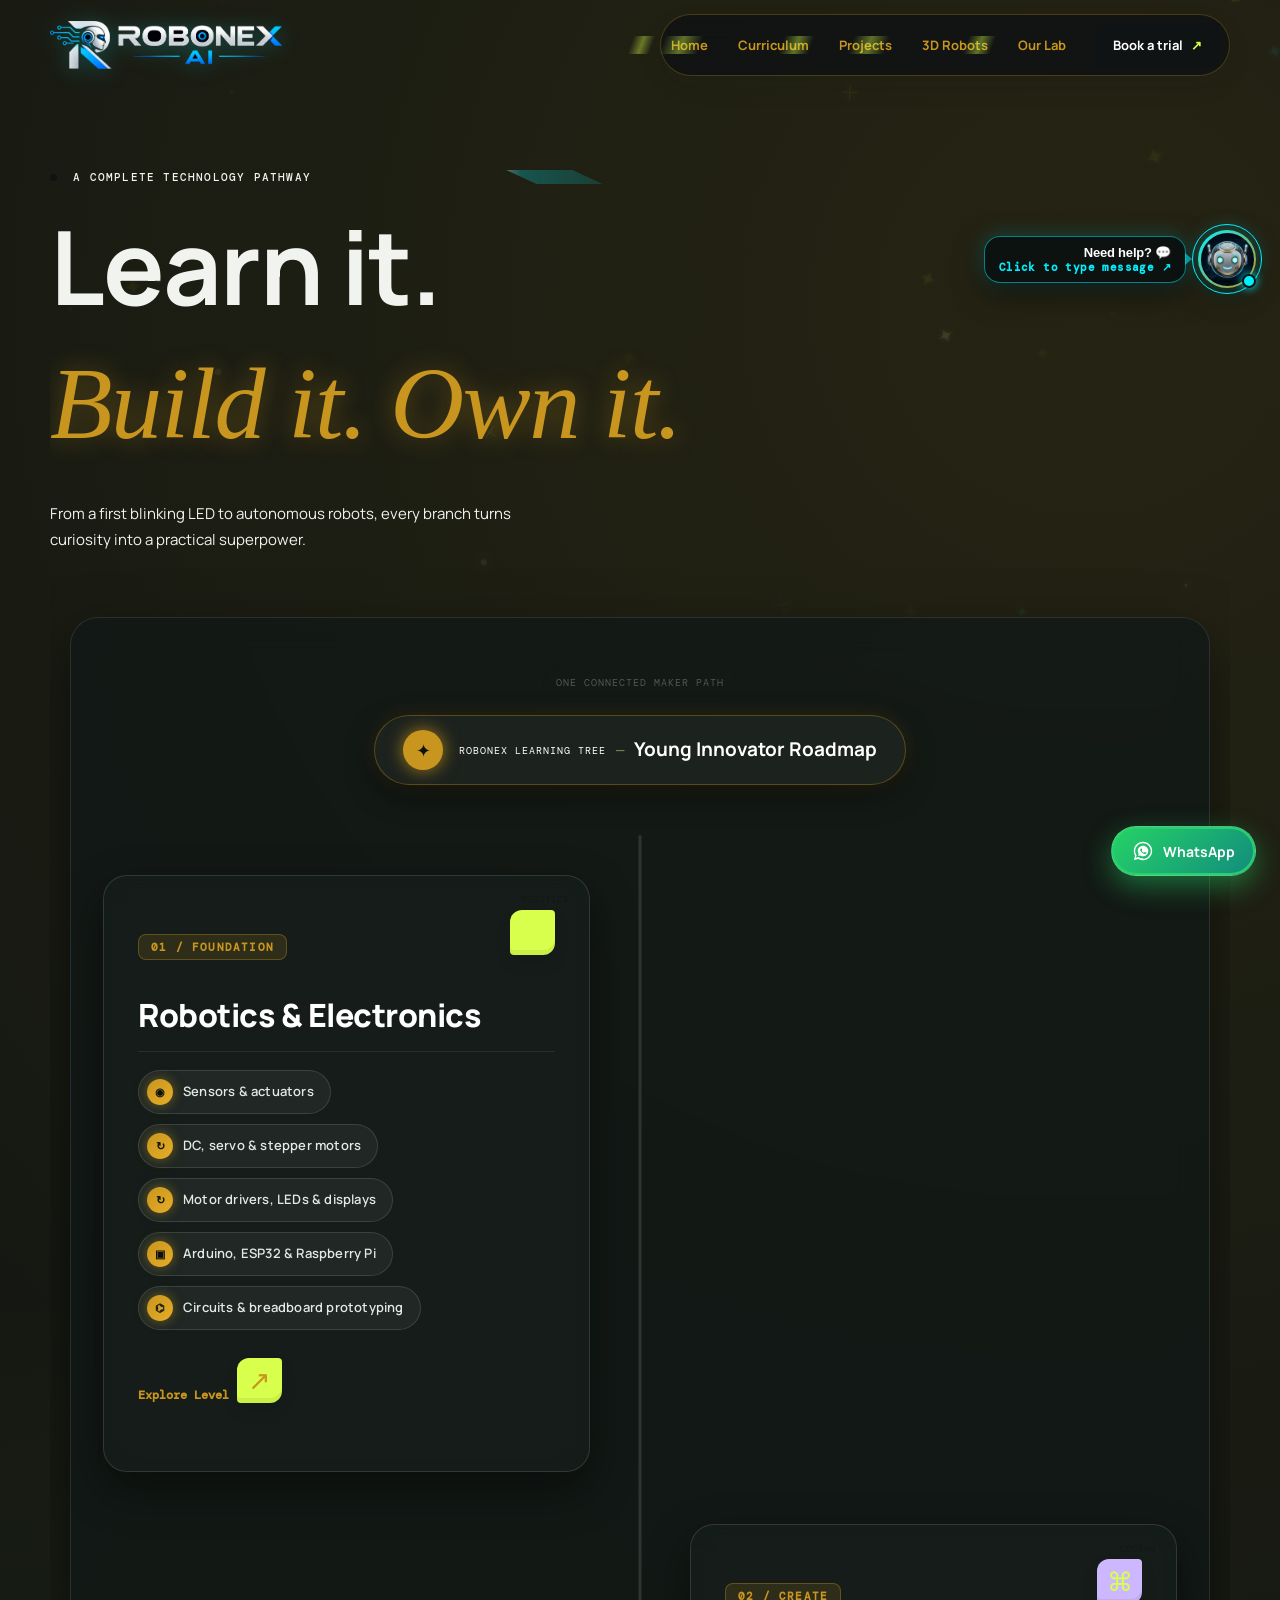
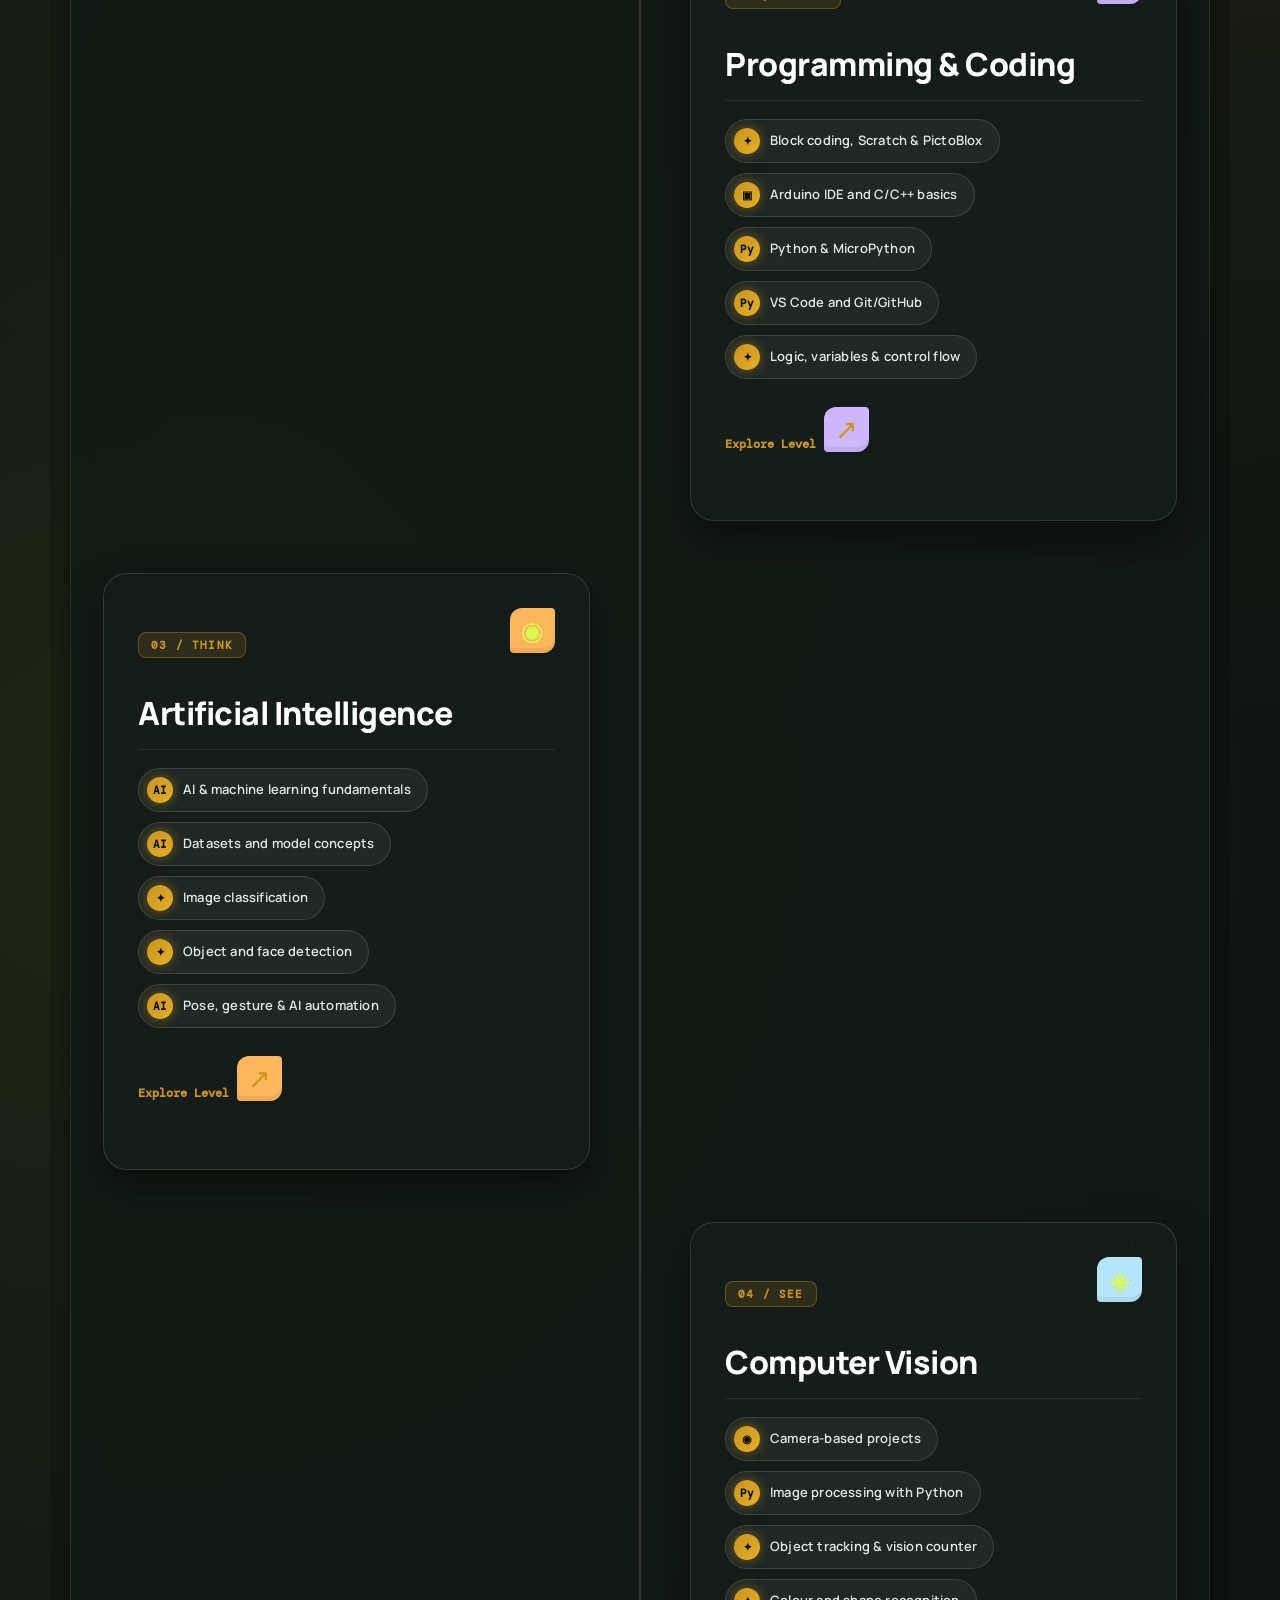
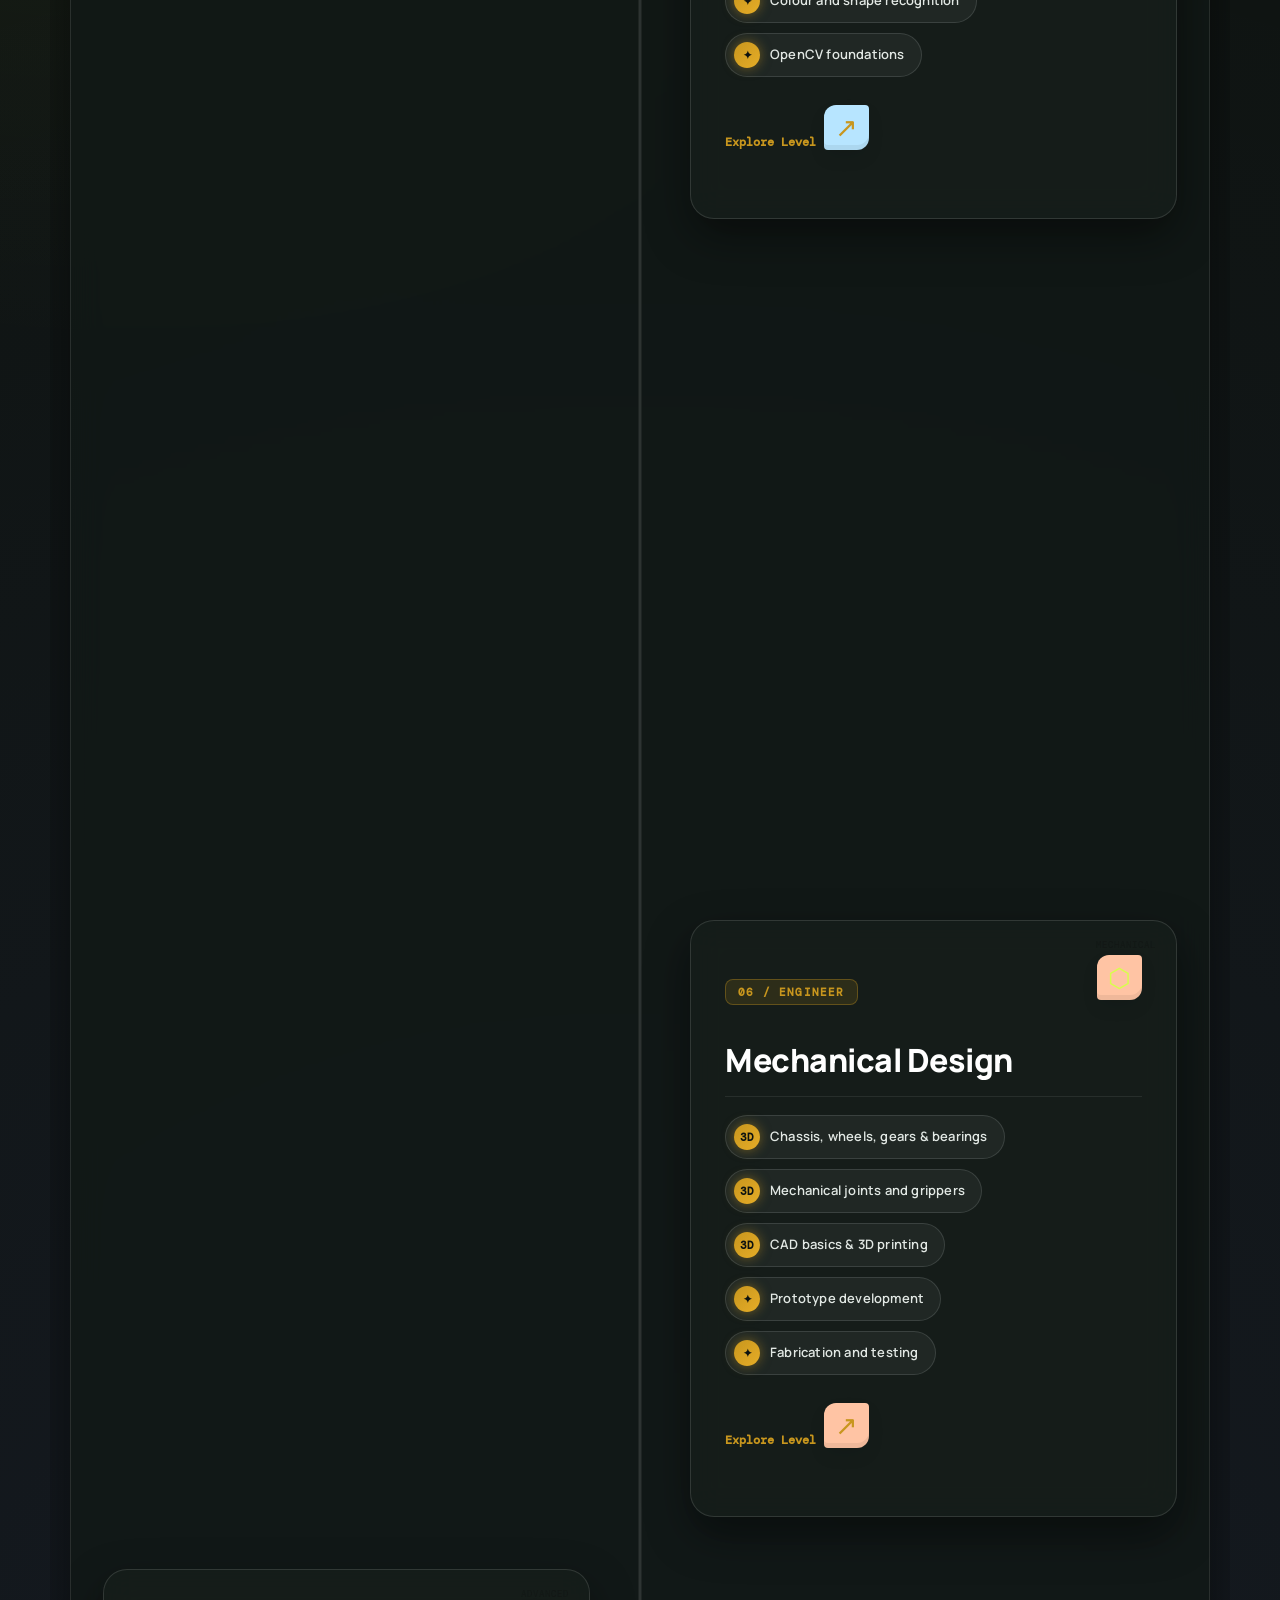
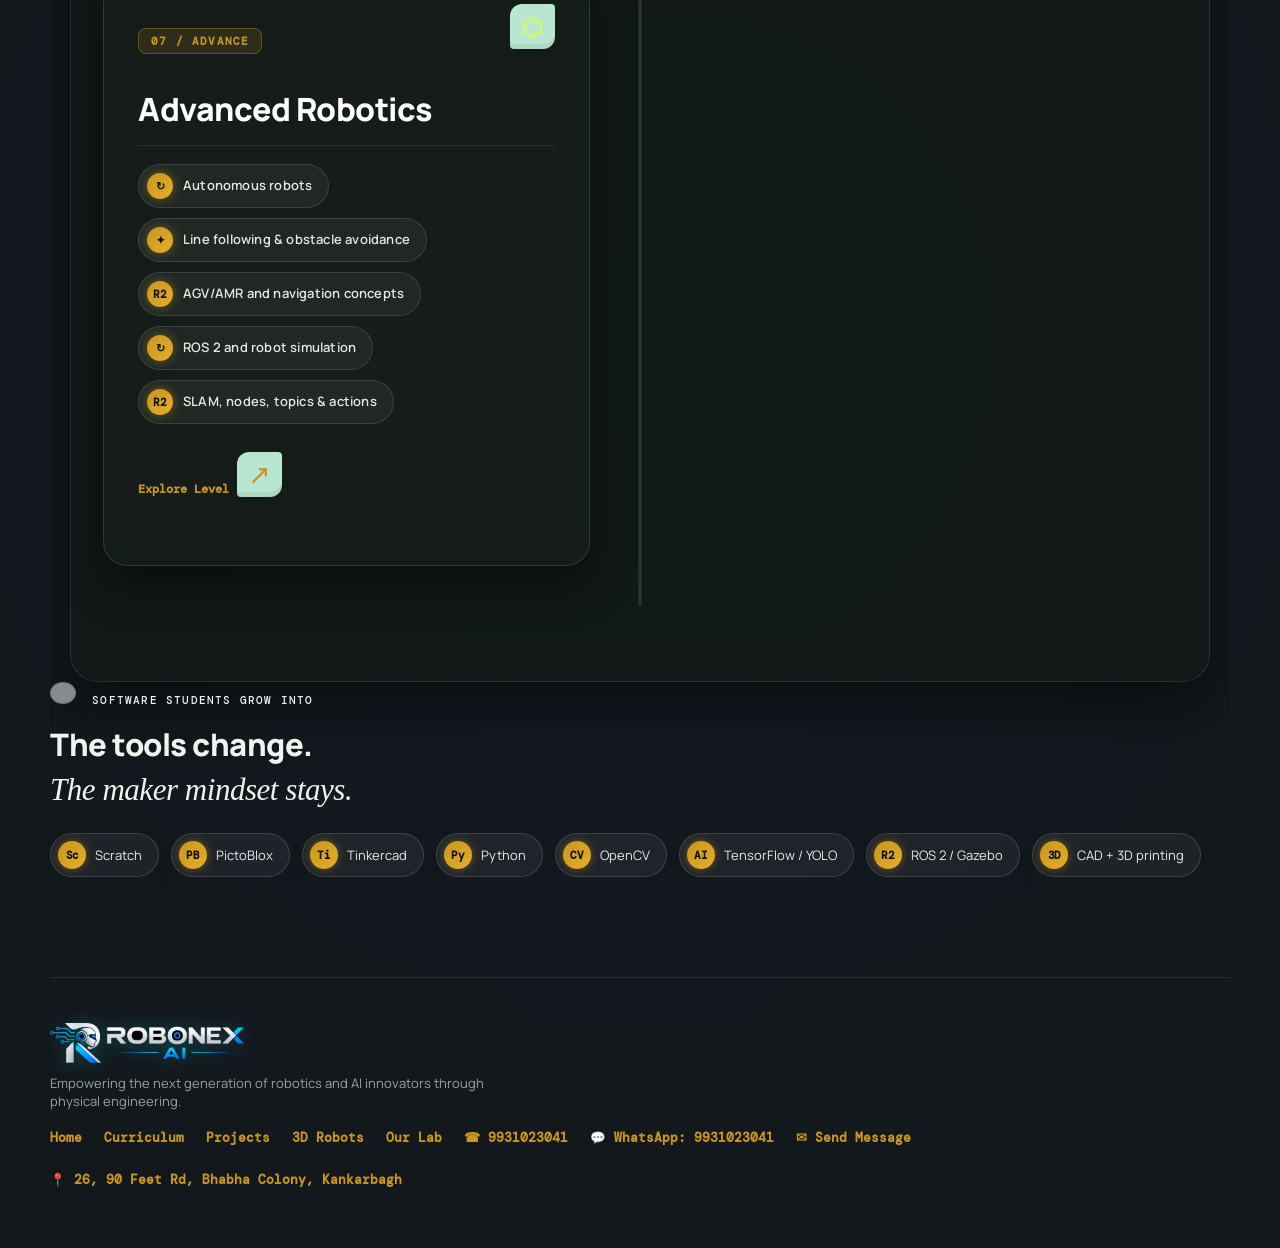
==== commit 8de0bc3d: "fix(footer): remove map above footer and set lab address to 26, 90 Feet Rd, Bhabha Colony, Kankarbag" ====
--- a/curriculum.html
+++ b/curriculum.html
@@ -171,11 +171,11 @@
         <a href="sms:+919931023041?body=Hi%20RoboNex%20AI%2C%20I%20am%20interested%20in%20the%20curriculum." class="footer-sms-link">
           ✉ Send Message
         </a>
-        <a href="https://www.google.com/maps/search/?api=1&query=Shanti+Kunj+Apartment,+Jai+Balaji+Enterprises+Gali,+Opposite+Jawed+Habib,+Pillar+No.+26,+90+Feet+Road"
+        <a href="https://www.google.com/maps/search/?api=1&query=26,+90+Feet+Rd,+Bhabha+Colony,+Kankarbagh,+Hanuman+Nagar,+Patna,+Bihar+800020"
            target="_blank"
            rel="noopener noreferrer"
            class="footer-map-link">
-          📍 Shanti Kunj Apt (Pillar 26, 90 Feet Rd)
+          📍 26, 90 Feet Rd, Bhabha Colony, Kankarbagh
         </a>
       </div>
     </div>
@@ -208,7 +208,7 @@
         <div class="robo-quick-chips">
           <button type="button" class="quick-chip-btn" onclick="fillRoboChip(this)" data-text="Hi RoboNex AI, I want to book a complimentary 45-min hands-on lab trial session for my child.">🎯 Book Free Trial</button>
           <button type="button" class="quick-chip-btn" onclick="fillRoboChip(this)" data-text="Hi RoboNex AI, please send me the fee structure and batch timings for robotics classes.">📅 Fees &amp; Batches</button>
-          <button type="button" class="quick-chip-btn" onclick="fillRoboChip(this)" data-text="Hi RoboNex AI, I want directions to Shanti Kunj Apartment, Pillar 26 lab.">📍 Lab Location</button>
+          <button type="button" class="quick-chip-btn" onclick="fillRoboChip(this)" data-text="Hi RoboNex AI, I want directions to 26, 90 Feet Rd, Bhabha Colony, Kankarbagh lab.">📍 Lab Location</button>
         </div>
 
         <div class="robo-input-container">
--- a/style.css
+++ b/style.css
@@ -2754,18 +2754,31 @@
   position: absolute;
   inset: 0;
   background:
-    linear-gradient(90deg, #07100edb 0%, #07100e85 43%, #07100e16 78%),
-    linear-gradient(0deg, #07100e8c, #07100e05);
-}
-
-.home-hero-media img {
+    linear-gradient(90deg, transparent 0%, transparent 35%, rgba(7, 16, 14, 0.45) 55%, rgba(7, 16, 14, 0.88) 80%, rgba(7, 16, 14, 0.98) 100%),
+    linear-gradient(0deg, rgba(7, 16, 14, 0.92) 0%, transparent 12%, transparent 88%, rgba(7, 16, 14, 0.75) 100%);
+  z-index: 2;
+  pointer-events: none;
+}
+
+.home-hero-media img,
+.home-hero-media video,
+.home-hero-video {
   width: 100%;
   height: 100%;
-  object-fit: cover;
-  object-position: center;
-  filter: saturate(0.78) contrast(1.12);
-  animation: home-robot-float 11s ease-in-out infinite alternate;
-  transform-origin: center;
+  object-fit: contain;
+  object-position: 25% center;
+  filter: contrast(1.08) brightness(1.02) saturate(1.1);
+  position: absolute;
+  inset: 0;
+  z-index: 1;
+}
+
+.home-video-overlay {
+  position: absolute;
+  inset: 0;
+  background: radial-gradient(circle at 75% 35%, rgba(0, 245, 160, 0.15) 0%, transparent 60%);
+  z-index: 2;
+  pointer-events: none;
 }
 
 .home-glow {
@@ -12939,3 +12952,2155 @@
     justify-content: center;
   }
 }
+
+
+
+/* Video Spotlight Switcher */
+.spotlight-switcher {
+  display: flex;
+  flex-wrap: wrap;
+  gap: 10px;
+  margin-bottom: 22px;
+}
+
+.spotlight-tab-btn {
+  background: rgba(255, 255, 255, 0.05);
+  border: 1px solid rgba(255, 255, 255, 0.15);
+  border-radius: 999px;
+  color: #cfdcd5;
+  font: 500 12px "DM Mono", monospace;
+  padding: 8px 16px;
+  cursor: pointer;
+  display: inline-flex;
+  align-items: center;
+  gap: 7px;
+  transition: all 0.25s ease;
+}
+
+.spotlight-tab-btn:hover {
+  background: rgba(255, 255, 255, 0.12);
+  border-color: #00f5a0;
+  color: #fff;
+  transform: translateY(-1px);
+}
+
+.spotlight-tab-btn.active {
+  background: #00f5a0;
+  border-color: #00f5a0;
+  color: #0b1210;
+  font-weight: 700;
+  box-shadow: 0 0 16px rgba(0, 245, 160, 0.45);
+}
+
+/* =========================================================
+   COMPACT BOXES & 3D FLIP CARD INTERACTION (ROBONEX AI)
+   ========================================================= */
+
+/* --- 1. Arena Grid - Compact 4-Column Layout --- */
+.arena-grid {
+  display: grid !important;
+  grid-template-columns: repeat(auto-fit, minmax(250px, 1fr)) !important;
+  gap: 16px !important;
+}
+
+@media (min-width: 1024px) {
+  .arena-grid {
+    grid-template-columns: repeat(4, 1fr) !important;
+    gap: 18px !important;
+  }
+}
+
+/* Universal 3D Flip Card Container */
+.flip-card {
+  perspective: 1200px !important;
+  background: transparent !important;
+  border: none !important;
+  box-shadow: none !important;
+  cursor: pointer !important;
+  border-radius: 18px !important;
+  overflow: visible !important;
+  outline: none !important;
+  position: relative !important;
+  padding: 0 !important;
+  transform: none !important;
+}
+
+/* Specific heights per category for clean compact alignment */
+.arena-card.flip-card {
+  height: 410px !important;
+}
+
+.invention-card.flip-card {
+  height: 380px !important;
+}
+
+.home-pillar-card.flip-card {
+  height: 350px !important;
+}
+
+.method-card.flip-card {
+  height: 330px !important;
+}
+
+.age-card.flip-card {
+  height: 360px !important;
+}
+
+.advantage-card.flip-card {
+  height: 255px !important;
+}
+
+.what-card.flip-card {
+  height: 485px !important;
+}
+
+.eco-card.flip-card {
+  height: 405px !important;
+}
+
+/* 3D Flip Card Inner Container & Faces */
+.flip-card {
+  perspective: 1200px !important;
+  -webkit-perspective: 1200px !important;
+  -webkit-transform-style: preserve-3d !important;
+  transform-style: preserve-3d !important;
+  -webkit-tap-highlight-color: transparent !important;
+}
+
+.flip-card-inner {
+  position: relative;
+  width: 100%;
+  height: 100%;
+  transform-style: preserve-3d;
+  -webkit-transform-style: preserve-3d;
+  transition: transform 0.65s cubic-bezier(0.2, 0.85, 0.35, 1.2);
+  -webkit-transition: -webkit-transform 0.65s cubic-bezier(0.2, 0.85, 0.35, 1.2);
+  will-change: transform;
+  border-radius: 18px;
+}
+
+.flip-card.is-flipped .flip-card-inner {
+  transform: rotateY(180deg);
+  -webkit-transform: rotateY(180deg);
+}
+
+.flip-card-front,
+.flip-card-back {
+  position: absolute;
+  inset: 0;
+  width: 100%;
+  height: 100%;
+  border-radius: 18px;
+  overflow: hidden;
+  backface-visibility: hidden;
+  -webkit-backface-visibility: hidden;
+  display: flex;
+  flex-direction: column;
+  box-sizing: border-box;
+  -webkit-transform-style: preserve-3d;
+  transform-style: preserve-3d;
+}
+
+/* Front Face */
+.flip-card-front {
+  background: rgba(18, 26, 23, 0.92);
+  border: 1px solid rgba(255, 255, 255, 0.12);
+  box-shadow: 0 14px 36px rgba(0, 0, 0, 0.5);
+  backdrop-filter: blur(14px);
+  z-index: 2;
+  transform: rotateY(0deg);
+  opacity: 1;
+  pointer-events: auto;
+  transition: opacity 0.28s ease, border-color 0.3s ease, box-shadow 0.3s ease;
+}
+
+.flip-card:hover .flip-card-front {
+  border-color: #00f5a0;
+  box-shadow: 0 18px 42px rgba(0, 0, 0, 0.65), 0 0 22px rgba(0, 245, 160, 0.2);
+}
+
+.flip-card-front .arena-media {
+  height: 155px !important;
+  position: relative !important;
+  overflow: hidden !important;
+  background: #141c19 !important;
+}
+
+.flip-card-front .arena-media img {
+  width: 100% !important;
+  height: 100% !important;
+  object-fit: cover !important;
+  filter: saturate(0.9) contrast(1.1) !important;
+  transition: transform 0.5s ease, filter 0.5s ease !important;
+}
+
+.flip-card:hover .flip-card-front .arena-media img {
+  transform: scale(1.06) !important;
+  filter: saturate(1.15) contrast(1.12) !important;
+}
+
+.flip-card-front .arena-live-tag {
+  position: absolute !important;
+  top: 10px !important;
+  right: 10px !important;
+  background: rgba(13, 18, 16, 0.88) !important;
+  border: 1px solid var(--acid) !important;
+  color: var(--acid) !important;
+  padding: 4px 10px !important;
+  border-radius: 999px !important;
+  font: 700 9px "DM Mono", monospace !important;
+  letter-spacing: 0.6px !important;
+  backdrop-filter: blur(6px) !important;
+}
+
+.flip-card-front .arena-body {
+  padding: 13px 15px 12px !important;
+  flex: 1;
+  display: flex;
+  flex-direction: column;
+}
+
+.flip-card-front .arena-discipline {
+  font: 700 9.5px "DM Mono", monospace !important;
+  color: var(--dark-golden) !important;
+  letter-spacing: 1px !important;
+  margin-bottom: 5px !important;
+}
+
+.flip-card-front h3 {
+  font-size: 15.5px !important;
+  font-weight: 800 !important;
+  margin: 0 0 5px 0 !important;
+  line-height: 1.25 !important;
+  color: #fff !important;
+}
+
+.flip-card-front p {
+  font-size: 11.5px !important;
+  line-height: 1.45 !important;
+  margin: 0 0 8px 0 !important;
+  color: #a4b4ab !important;
+  display: -webkit-box;
+  -webkit-line-clamp: 2;
+  -webkit-box-orient: vertical;
+  overflow: hidden;
+}
+
+.flip-card-front .arena-tags {
+  margin-top: auto;
+  gap: 5px !important;
+  display: flex;
+  flex-wrap: wrap;
+}
+
+.flip-card-front .tech-badge {
+  font-size: 10px !important;
+  padding: 3px 8px 3px 6px !important;
+  gap: 5px !important;
+}
+
+.flip-card-front .tech-badge-logo {
+  width: 18px !important;
+  height: 18px !important;
+  min-width: 18px !important;
+  font-size: 9px !important;
+}
+
+/* Dynamic Interactive Gesture Indicator */
+.card-flip-prompt {
+  margin-top: auto !important;
+  padding-top: 8px !important;
+  border-top: 1px dashed rgba(255, 255, 255, 0.14) !important;
+  display: flex !important;
+  align-items: center !important;
+  justify-content: space-between !important;
+  font: 700 9.5px "DM Mono", monospace !important;
+  color: #00f5a0 !important;
+  letter-spacing: 0.5px !important;
+  user-select: none !important;
+  transition: color 0.25s ease !important;
+}
+
+.card-flip-prompt .flip-icon,
+.card-flip-prompt i {
+  display: inline-flex !important;
+  align-items: center !important;
+  justify-content: center !important;
+  font-style: normal !important;
+  font-size: 13px !important;
+  line-height: 1 !important;
+  transition: transform 0.4s cubic-bezier(0.34, 1.56, 0.64, 1) !important;
+}
+
+.flip-card:hover .card-flip-prompt {
+  color: #fff !important;
+}
+
+.flip-card:hover .card-flip-prompt .flip-icon,
+.flip-card:hover .card-flip-prompt i {
+  transform: rotate(180deg) scale(1.25) !important;
+  color: #00f5a0 !important;
+}
+
+/* Back Face */
+.flip-card-back {
+  background: linear-gradient(145deg, rgba(16, 24, 21, 0.98), rgba(9, 14, 12, 0.98));
+  border: 1.5px solid #00f5a0;
+  box-shadow: 0 16px 45px rgba(0, 0, 0, 0.7), 0 0 25px rgba(0, 245, 160, 0.22);
+  transform: rotateY(180deg);
+  -webkit-transform: rotateY(180deg);
+  padding: 16px 14px 14px;
+  z-index: 1;
+  opacity: 0;
+  pointer-events: none;
+  transition: opacity 0.28s ease;
+  -webkit-transition: opacity 0.28s ease;
+}
+
+/* Flipped State Stacking & Visibility */
+.flip-card.is-flipped .flip-card-front {
+  opacity: 0;
+  pointer-events: none;
+  z-index: 1;
+}
+
+.flip-card.is-flipped .flip-card-back {
+  opacity: 1;
+  pointer-events: auto;
+  z-index: 5;
+}
+
+.back-header {
+  display: flex;
+  align-items: center;
+  justify-content: space-between;
+  margin-bottom: 8px;
+  padding-bottom: 5px;
+  border-bottom: 1px solid rgba(255, 255, 255, 0.1);
+}
+
+.back-eyebrow {
+  font: 700 9px "DM Mono", monospace;
+  color: #ffb800;
+  letter-spacing: 0.8px;
+}
+
+.back-tag {
+  background: rgba(0, 245, 160, 0.15);
+  border: 1px solid #00f5a0;
+  border-radius: 4px;
+  color: #00f5a0;
+  font: 700 8.5px "DM Mono", monospace;
+  padding: 2px 6px;
+}
+
+.flip-card-back h4 {
+  font-size: 13.5px;
+  font-weight: 800;
+  color: #fff;
+  margin: 0 0 8px 0;
+  line-height: 1.3;
+}
+
+.back-details-list {
+  display: flex;
+  flex-direction: column;
+  gap: 6px;
+  flex: 1;
+  overflow-y: auto;
+  -webkit-overflow-scrolling: touch;
+  padding-right: 3px;
+}
+
+.back-details-list::-webkit-scrollbar {
+  width: 3px;
+}
+
+.back-details-list::-webkit-scrollbar-thumb {
+  background: rgba(0, 245, 160, 0.4);
+  border-radius: 3px;
+}
+
+.back-detail-item {
+  background: rgba(255, 255, 255, 0.04);
+  border-left: 2px solid #00f5a0;
+  padding: 5px 8px;
+  border-radius: 0 6px 6px 0;
+}
+
+.back-detail-item strong {
+  display: block;
+  font: 700 9px "DM Mono", monospace;
+  color: #00f5a0;
+  margin-bottom: 1px;
+  letter-spacing: 0.4px;
+}
+
+.back-detail-item span {
+  font-size: 10.5px;
+  line-height: 1.4;
+  color: #cfdcd5;
+}
+
+.back-actions {
+  display: flex;
+  align-items: center;
+  gap: 6px;
+  margin-top: 10px;
+  padding-top: 8px;
+  border-top: 1px solid rgba(255, 255, 255, 0.08);
+}
+
+.btn-flip-return {
+  background: rgba(255, 255, 255, 0.08);
+  border: 1px solid rgba(255, 255, 255, 0.2);
+  border-radius: 6px;
+  color: #fff;
+  font: 600 10px "DM Mono", monospace;
+  padding: 6px 10px;
+  cursor: pointer;
+  transition: all 0.2s ease;
+}
+
+.btn-flip-return:hover {
+  background: rgba(255, 255, 255, 0.18);
+  border-color: #ffb800;
+  color: #ffb800;
+}
+
+.btn-flip-cta {
+  flex: 1;
+  background: #00f5a0;
+  border: 1px solid #00f5a0;
+  border-radius: 6px;
+  color: #0b1210;
+  font: 700 10px "DM Mono", monospace;
+  padding: 6px 8px;
+  text-align: center;
+  text-decoration: none;
+  transition: all 0.2s ease;
+}
+
+.btn-flip-cta:hover {
+  background: #fff;
+  box-shadow: 0 0 12px #00f5a0;
+  transform: translateY(-1px);
+}
+
+/* --- 2. Compact Student Inventions Grid --- */
+.inventions-grid {
+  display: grid !important;
+  grid-template-columns: repeat(auto-fit, minmax(260px, 1fr)) !important;
+  gap: 16px !important;
+}
+
+@media (min-width: 900px) {
+  .inventions-grid {
+    grid-template-columns: repeat(3, 1fr) !important;
+    gap: 18px !important;
+  }
+}
+
+.invention-card.flip-card {
+  height: 380px !important;
+  perspective: 1200px !important;
+  background: transparent !important;
+  border: none !important;
+  box-shadow: none !important;
+  cursor: pointer;
+  border-radius: 18px !important;
+  overflow: visible !important;
+  outline: none;
+  position: relative !important;
+}
+
+.invention-card .flip-card-front .invention-media {
+  height: 145px !important;
+  position: relative !important;
+  overflow: hidden !important;
+  background: #141c19 !important;
+}
+
+.invention-card .flip-card-front .invention-media img {
+  width: 100% !important;
+  height: 100% !important;
+  object-fit: cover !important;
+  filter: saturate(0.9) contrast(1.1) !important;
+  transition: transform 0.5s ease !important;
+}
+
+.invention-card:hover .flip-card-front .invention-media img {
+  transform: scale(1.06) !important;
+}
+
+.invention-card .flip-card-front .invention-badge {
+  position: absolute !important;
+  top: 10px !important;
+  right: 10px !important;
+  background: rgba(13, 18, 16, 0.88) !important;
+  border: 1px solid var(--acid) !important;
+  color: var(--acid) !important;
+  padding: 4px 10px !important;
+  border-radius: 999px !important;
+  font: 700 9px "DM Mono", monospace !important;
+  letter-spacing: 0.6px !important;
+}
+
+.invention-card .flip-card-front .invention-body {
+  padding: 13px 15px 12px !important;
+  flex: 1;
+  display: flex;
+  flex-direction: column;
+}
+
+.invention-card .flip-card-front .invention-meta {
+  font: 700 9px "DM Mono", monospace !important;
+  color: var(--dark-golden) !important;
+  letter-spacing: 0.8px !important;
+  margin-bottom: 4px !important;
+}
+
+.invention-card .flip-card-front h3 {
+  font-size: 15px !important;
+  font-weight: 800 !important;
+  margin: 0 0 4px 0 !important;
+  line-height: 1.25 !important;
+  color: #fff !important;
+}
+
+.invention-card .flip-card-front p {
+  font-size: 11.5px !important;
+  line-height: 1.4 !important;
+  margin: 0 0 8px 0 !important;
+  color: #a4b4ab !important;
+  display: -webkit-box;
+  -webkit-line-clamp: 2;
+  -webkit-box-orient: vertical;
+  overflow: hidden;
+}
+
+/* --- 3. Compact 4 Core Pillars Grid --- */
+.home-pillars-grid {
+  display: grid !important;
+  grid-template-columns: repeat(auto-fit, minmax(240px, 1fr)) !important;
+  gap: 16px !important;
+}
+
+@media (min-width: 1024px) {
+  .home-pillars-grid {
+    grid-template-columns: repeat(4, 1fr) !important;
+    gap: 16px !important;
+  }
+}
+
+.home-pillar-card.flip-card .flip-card-front {
+  padding: 18px 16px 14px !important;
+  justify-content: space-between !important;
+}
+
+.pillar-card-top {
+  display: flex !important;
+  align-items: center !important;
+  justify-content: space-between !important;
+  margin-bottom: 8px !important;
+}
+
+.home-pillar-card h3 {
+  font-size: 16px !important;
+  font-weight: 800 !important;
+  margin: 0 0 5px !important;
+  line-height: 1.25 !important;
+  color: #fff !important;
+}
+
+.home-pillar-card p {
+  font-size: 11.5px !important;
+  line-height: 1.45 !important;
+  margin: 0 0 10px !important;
+  color: #a4b4ab !important;
+  display: -webkit-box;
+  -webkit-line-clamp: 3;
+  -webkit-box-orient: vertical;
+  overflow: hidden;
+}
+
+.pillar-stage {
+  font-size: 9px !important;
+  padding: 3px 8px !important;
+}
+
+.pillar-icon {
+  font-size: 20px !important;
+}
+
+.pillar-skills-list {
+  display: flex !important;
+  flex-wrap: wrap !important;
+  gap: 5px !important;
+  margin-top: auto !important;
+}
+
+.pillar-skills-list .tech-badge {
+  font-size: 9.5px !important;
+  padding: 2px 7px 2px 5px !important;
+}
+
+/* --- 4. Compact 3-Step Maker Method --- */
+.method-pipeline {
+  gap: 14px !important;
+}
+
+.method-card.flip-card .flip-card-front {
+  padding: 18px 16px 14px !important;
+  justify-content: space-between !important;
+}
+
+.method-card h3 {
+  font-size: 16.5px !important;
+  font-weight: 800 !important;
+  margin: 0 0 5px !important;
+  color: #fff !important;
+}
+
+.method-card p {
+  font-size: 11.5px !important;
+  line-height: 1.45 !important;
+  margin: 0 0 10px !important;
+  color: #a4b4ab !important;
+}
+
+.method-step-num {
+  font-size: 11px !important;
+  margin-bottom: 6px !important;
+  color: #00f5a0 !important;
+  font-weight: 800 !important;
+  font-family: "DM Mono", monospace !important;
+}
+
+.method-icon-wrap {
+  width: 36px !important;
+  height: 36px !important;
+  margin-bottom: 8px !important;
+  font-size: 18px !important;
+  display: inline-flex !important;
+  align-items: center !important;
+  justify-content: center !important;
+}
+
+.method-tags {
+  display: flex !important;
+  flex-wrap: wrap !important;
+  gap: 5px !important;
+  margin-top: auto !important;
+}
+
+/* --- 5. Compact Age Pathway Cards --- */
+.age-grid {
+  gap: 16px !important;
+}
+
+.age-card.flip-card .flip-card-front {
+  padding: 18px 16px 14px !important;
+  justify-content: space-between !important;
+}
+
+.age-badge {
+  padding: 3px 9px !important;
+  font-size: 9.5px !important;
+  margin-bottom: 8px !important;
+  display: inline-block !important;
+  align-self: flex-start !important;
+}
+
+.age-card h3 {
+  font-size: 17px !important;
+  font-weight: 800 !important;
+  margin: 0 0 3px !important;
+  color: #fff !important;
+}
+
+.age-subtitle {
+  font-size: 11px !important;
+  margin: 0 0 8px !important;
+  color: #00f5a0 !important;
+  font-family: "DM Mono", monospace !important;
+}
+
+.age-card p:not(.age-subtitle) {
+  font-size: 11.5px !important;
+  line-height: 1.4 !important;
+  margin: 0 0 10px !important;
+  color: #a4b4ab !important;
+  display: -webkit-box;
+  -webkit-line-clamp: 2;
+  -webkit-box-orient: vertical;
+  overflow: hidden;
+}
+
+.age-outcomes {
+  gap: 5px !important;
+  padding-top: 6px !important;
+  list-style: none !important;
+  padding-left: 0 !important;
+  margin: 0 0 6px 0 !important;
+}
+
+.age-outcomes li {
+  font-size: 10.5px !important;
+  color: #cfdcd5 !important;
+  line-height: 1.35 !important;
+}
+
+/* --- 6. Compact Advantage Cards --- */
+.advantages-grid {
+  gap: 14px !important;
+}
+
+@media (min-width: 900px) {
+  .advantages-grid {
+    grid-template-columns: repeat(4, 1fr) !important;
+  }
+}
+
+.advantage-card.flip-card .flip-card-front {
+  padding: 18px 16px 14px !important;
+  justify-content: space-between !important;
+}
+
+.advantage-icon {
+  font-size: 22px !important;
+  color: #ffb800 !important;
+  margin-bottom: 6px !important;
+  display: inline-block !important;
+}
+
+.advantage-card h3 {
+  font-size: 15px !important;
+  font-weight: 800 !important;
+  margin: 0 0 4px !important;
+  color: #fff !important;
+}
+
+.advantage-card p {
+  font-size: 11px !important;
+  line-height: 1.45 !important;
+  color: #a4b4ab !important;
+  margin: 0 0 8px !important;
+  display: -webkit-box;
+  -webkit-line-clamp: 3;
+  -webkit-box-orient: vertical;
+  overflow: hidden;
+}
+
+/* Responsive adjustments for flip cards on mobile */
+@media (max-width: 768px) {
+  .arena-card.flip-card {
+    height: 420px !important;
+  }
+  .invention-card.flip-card {
+    height: 390px !important;
+  }
+  .home-pillar-card.flip-card {
+    height: 360px !important;
+  }
+  .method-card.flip-card {
+    height: 340px !important;
+  }
+  .age-card.flip-card {
+    height: 380px !important;
+  }
+  .advantage-card.flip-card {
+    height: 270px !important;
+  }
+}
+
+/* =========================================================
+   WHAT WE DO SHOWCASE SECTION (HIGH-IMPACT CARDS WITH GENERATED IMAGES)
+   ========================================================= */
+
+.what-we-do-section {
+  margin-top: 110px !important;
+  padding: 100px 0 50px !important;
+  position: relative !important;
+  z-index: 2 !important;
+}
+
+.what-we-do-section::before {
+  content: '' !important;
+  position: absolute !important;
+  top: 0 !important;
+  left: 50% !important;
+  transform: translateX(-50%) !important;
+  width: min(850px, 90%) !important;
+  height: 2px !important;
+  background: linear-gradient(90deg, transparent, rgba(255, 157, 0, 0.6) 20%, rgba(0, 245, 160, 0.7) 50%, rgba(255, 157, 0, 0.6) 80%, transparent) !important;
+  box-shadow: 0 0 24px rgba(0, 245, 160, 0.45), 0 0 12px rgba(255, 157, 0, 0.35) !important;
+}
+
+.what-we-do-header {
+  text-align: center !important;
+  margin-bottom: 44px !important;
+  display: flex !important;
+  flex-direction: column !important;
+  align-items: center !important;
+}
+
+.what-we-do-pill {
+  display: inline-flex !important;
+  align-items: center !important;
+  gap: 7px !important;
+  font: 800 10.5px "DM Mono", monospace !important;
+  letter-spacing: 1.2px !important;
+  color: #ff9d00 !important;
+  background: rgba(255, 157, 0, 0.12) !important;
+  border: 1px solid rgba(255, 157, 0, 0.35) !important;
+  padding: 5px 14px !important;
+  border-radius: 999px !important;
+  margin-bottom: 12px !important;
+  text-transform: uppercase !important;
+}
+
+.what-we-do-pill span {
+  width: 7px !important;
+  height: 7px !important;
+  background: #ff9d00 !important;
+  border-radius: 50% !important;
+  box-shadow: 0 0 8px #ff9d00 !important;
+}
+
+.what-we-do-title {
+  font-size: clamp(32px, 4.4vw, 54px) !important;
+  font-weight: 800 !important;
+  letter-spacing: 0.5px !important;
+  color: #fff !important;
+  margin: 0 0 10px 0 !important;
+  line-height: 1.15 !important;
+  text-transform: uppercase !important;
+  background: linear-gradient(180deg, #ffffff 40%, #e0e8e4 100%) !important;
+  -webkit-background-clip: text !important;
+  -webkit-text-fill-color: transparent !important;
+}
+
+.what-we-do-subtitle {
+  font-size: clamp(14px, 1.6vw, 17px) !important;
+  color: #a4b6ad !important;
+  max-width: 680px !important;
+  margin: 0 auto !important;
+  line-height: 1.5 !important;
+}
+
+.what-we-do-grid {
+  display: grid !important;
+  grid-template-columns: repeat(auto-fit, minmax(300px, 1fr)) !important;
+  gap: 22px !important;
+}
+
+@media (min-width: 980px) {
+  .what-we-do-grid {
+    grid-template-columns: repeat(3, 1fr) !important;
+    gap: 24px !important;
+  }
+}
+
+/* What Card Front Face */
+.what-card.flip-card .flip-card-front {
+  padding: 22px 20px 16px !important;
+  background: linear-gradient(175deg, rgba(28, 22, 14, 0.94) 0%, rgba(13, 18, 16, 0.96) 100%) !important;
+  border: 1.5px solid rgba(255, 157, 0, 0.38) !important;
+  border-radius: 20px !important;
+  box-shadow: 0 18px 45px rgba(0, 0, 0, 0.6), 0 0 25px rgba(255, 157, 0, 0.1) !important;
+  backdrop-filter: blur(16px) !important;
+  display: flex !important;
+  flex-direction: column !important;
+  justify-content: space-between !important;
+  transition: transform 0.35s ease, border-color 0.35s ease, box-shadow 0.35s ease !important;
+}
+
+.what-card:hover .flip-card-front {
+  border-color: #ff9d00 !important;
+  box-shadow: 0 24px 60px rgba(0, 0, 0, 0.75), 0 0 35px rgba(255, 157, 0, 0.28) !important;
+  transform: translateY(-5px) !important;
+}
+
+.what-card-text {
+  margin-bottom: 12px !important;
+}
+
+.what-card-tag {
+  display: inline-block !important;
+  font: 800 10px "DM Mono", monospace !important;
+  color: #ffb800 !important;
+  letter-spacing: 1px !important;
+  margin-bottom: 6px !important;
+  text-transform: uppercase !important;
+}
+
+.what-card h3 {
+  font-size: 19px !important;
+  font-weight: 800 !important;
+  color: #fff !important;
+  margin: 0 0 8px 0 !important;
+  line-height: 1.25 !important;
+}
+
+.what-card p {
+  font-size: 12.5px !important;
+  line-height: 1.48 !important;
+  color: #b8c7bf !important;
+  margin: 0 !important;
+  display: -webkit-box;
+  -webkit-line-clamp: 2;
+  -webkit-box-orient: vertical;
+  overflow: hidden;
+}
+
+.what-card-media {
+  height: 215px !important;
+  border-radius: 14px !important;
+  overflow: hidden !important;
+  position: relative !important;
+  margin-top: auto !important;
+  margin-bottom: 8px !important;
+  border: 1px solid rgba(255, 255, 255, 0.1) !important;
+  background: #111816 !important;
+}
+
+.what-card-media img {
+  width: 100% !important;
+  height: 100% !important;
+  object-fit: cover !important;
+  filter: saturate(1.05) contrast(1.08) !important;
+  transition: transform 0.55s cubic-bezier(0.2, 0.8, 0.2, 1) !important;
+}
+
+.what-card:hover .what-card-media img {
+  transform: scale(1.06) !important;
+  filter: saturate(1.18) contrast(1.1) !important;
+}
+
+/* What Card Back Face Custom Warm Amber Styling */
+.what-card .flip-card-back {
+  border-color: #ff9d00 !important;
+  box-shadow: 0 18px 50px rgba(0, 0, 0, 0.75), 0 0 30px rgba(255, 157, 0, 0.25) !important;
+}
+
+.what-card .back-detail-item {
+  border-left-color: #ff9d00 !important;
+}
+
+.what-card .back-detail-item strong {
+  color: #ffb800 !important;
+}
+
+.what-card .btn-flip-cta {
+  background: #ff9d00 !important;
+  border-color: #ff9d00 !important;
+  color: #0b1210 !important;
+}
+
+.what-card .btn-flip-cta:hover {
+  background: #fff !important;
+  box-shadow: 0 0 15px #ff9d00 !important;
+}
+
+@media (max-width: 768px) {
+  .what-card.flip-card {
+    height: 495px !important;
+  }
+  .what-card-media {
+    height: 195px !important;
+  }
+}
+
+/* =========================================================
+   HOW WE DO THIS: TECHNOLOGY ECOSYSTEM SHOWCASE
+   ========================================================= */
+
+.how-we-do-section {
+  margin: 70px auto 60px !important;
+  position: relative !important;
+}
+
+.how-we-do-header {
+  text-align: center !important;
+  margin-bottom: 35px !important;
+}
+
+.how-we-do-pill {
+  display: inline-flex !important;
+  align-items: center !important;
+  gap: 7px !important;
+  background: rgba(255, 157, 0, 0.12) !important;
+  border: 1px solid rgba(255, 157, 0, 0.35) !important;
+  color: #ffb800 !important;
+  font: 700 10px "DM Mono", monospace !important;
+  letter-spacing: 1.2px !important;
+  padding: 4px 12px !important;
+  border-radius: 20px !important;
+  margin-bottom: 12px !important;
+}
+
+.how-we-do-pill span {
+  width: 6px !important;
+  height: 6px !important;
+  border-radius: 50% !important;
+  background: #ff9d00 !important;
+  box-shadow: 0 0 8px #ff9d00 !important;
+  display: inline-block !important;
+}
+
+.how-we-do-title {
+  font-size: clamp(26px, 3.4vw, 42px) !important;
+  font-weight: 900 !important;
+  letter-spacing: 0.5px !important;
+  color: #fff !important;
+  margin: 0 0 10px 0 !important;
+  line-height: 1.15 !important;
+  text-transform: uppercase !important;
+  background: linear-gradient(180deg, #ffffff 40%, #e0e8e4 100%) !important;
+  -webkit-background-clip: text !important;
+  -webkit-text-fill-color: transparent !important;
+}
+
+.how-we-do-divider {
+  display: flex !important;
+  align-items: center !important;
+  justify-content: center !important;
+  gap: 8px !important;
+  margin: 10px auto 16px !important;
+}
+
+.how-we-do-divider .dot-line {
+  width: 45px !important;
+  height: 1.5px !important;
+}
+
+.how-we-do-divider .dot-line.left {
+  background: linear-gradient(90deg, transparent, #ff9d00) !important;
+}
+
+.how-we-do-divider .dot-line.right {
+  background: linear-gradient(90deg, #ff9d00, transparent) !important;
+}
+
+.how-we-do-divider .dot {
+  border-radius: 50% !important;
+  background: #ff9d00 !important;
+  box-shadow: 0 0 8px #ff9d00 !important;
+}
+
+.how-we-do-divider .dot-1,
+.how-we-do-divider .dot-3 {
+  width: 5px !important;
+  height: 5px !important;
+  opacity: 0.8 !important;
+}
+
+.how-we-do-divider .dot-2 {
+  width: 8px !important;
+  height: 8px !important;
+  background: #ffb800 !important;
+  box-shadow: 0 0 12px #ffb800, 0 0 4px #ff9d00 !important;
+}
+
+.how-we-do-subtitle {
+  font-size: clamp(14px, 1.6vw, 17px) !important;
+  color: #a4b6ad !important;
+  max-width: 680px !important;
+  margin: 0 auto !important;
+  line-height: 1.5 !important;
+}
+
+/* 6 Interactive Technology Category Capsules */
+.eco-icons-bar {
+  display: flex !important;
+  align-items: center !important;
+  justify-content: center !important;
+  gap: 14px !important;
+  flex-wrap: wrap !important;
+  margin: 0 auto 36px !important;
+  max-width: 1000px !important;
+}
+
+.eco-icon-tab {
+  background: rgba(18, 25, 22, 0.82) !important;
+  border: 1.5px solid rgba(255, 157, 0, 0.28) !important;
+  border-radius: 18px !important;
+  padding: 12px 20px 10px !important;
+  display: flex !important;
+  flex-direction: column !important;
+  align-items: center !important;
+  gap: 8px !important;
+  min-width: 110px !important;
+  cursor: pointer !important;
+  transition: all 0.3s cubic-bezier(0.2, 0.8, 0.2, 1) !important;
+  box-shadow: 0 8px 24px rgba(0, 0, 0, 0.5), inset 0 1px 0 rgba(255, 255, 255, 0.08) !important;
+  backdrop-filter: blur(12px) !important;
+  outline: none !important;
+  color: #fff !important;
+}
+
+.eco-icon-tab:hover {
+  border-color: #ff9d00 !important;
+  background: linear-gradient(180deg, rgba(38, 28, 16, 0.95), rgba(18, 25, 22, 0.95)) !important;
+  transform: translateY(-4px) !important;
+  box-shadow: 0 14px 30px rgba(0, 0, 0, 0.65), 0 0 22px rgba(255, 157, 0, 0.28) !important;
+}
+
+.eco-icon-tab.active {
+  border-color: #ffb800 !important;
+  background: linear-gradient(180deg, rgba(48, 34, 18, 0.98), rgba(20, 26, 23, 0.98)) !important;
+  box-shadow: 0 12px 30px rgba(0, 0, 0, 0.7), 0 0 25px rgba(255, 157, 0, 0.38) !important;
+}
+
+.eco-icon-tab .tab-icon-wrap {
+  width: 44px !important;
+  height: 44px !important;
+  display: flex !important;
+  align-items: center !important;
+  justify-content: center !important;
+  border-radius: 12px !important;
+  background: rgba(255, 255, 255, 0.04) !important;
+  transition: transform 0.35s ease !important;
+}
+
+.eco-icon-tab:hover .tab-icon-wrap {
+  transform: scale(1.12) !important;
+}
+
+.eco-icon-tab .tab-label {
+  font: 800 11px "DM Mono", monospace !important;
+  letter-spacing: 1px !important;
+  color: #e5ece8 !important;
+  text-transform: uppercase !important;
+  transition: color 0.25s ease !important;
+}
+
+.eco-icon-tab:hover .tab-label,
+.eco-icon-tab.active .tab-label {
+  color: #ffb800 !important;
+}
+
+/* 4 Ecosystem Cards Grid */
+.eco-cards-grid {
+  display: grid !important;
+  grid-template-columns: repeat(auto-fit, minmax(260px, 1fr)) !important;
+  gap: 20px !important;
+}
+
+@media (min-width: 1040px) {
+  .eco-cards-grid {
+    grid-template-columns: repeat(4, 1fr) !important;
+    gap: 20px !important;
+  }
+}
+
+.eco-card.flip-card {
+  height: 405px !important;
+  perspective: 1200px !important;
+  background: transparent !important;
+  border: none !important;
+  box-shadow: none !important;
+  cursor: pointer !important;
+  border-radius: 20px !important;
+  outline: none !important;
+}
+
+.eco-card .flip-card-front {
+  padding: 0 !important;
+  background: #0f1513 !important;
+  border: 1.5px solid rgba(255, 157, 0, 0.32) !important;
+  border-radius: 20px !important;
+  box-shadow: 0 16px 40px rgba(0, 0, 0, 0.65), 0 0 20px rgba(255, 157, 0, 0.1) !important;
+  overflow: hidden !important;
+  display: flex !important;
+  flex-direction: column !important;
+  justify-content: space-between !important;
+  transition: transform 0.35s ease, border-color 0.35s ease, box-shadow 0.35s ease !important;
+}
+
+.eco-card:hover .flip-card-front {
+  border-color: #ff9d00 !important;
+  transform: translateY(-5px) !important;
+  box-shadow: 0 22px 55px rgba(0, 0, 0, 0.78), 0 0 30px rgba(255, 157, 0, 0.28) !important;
+}
+
+.eco-card-media {
+  height: 235px !important;
+  position: relative !important;
+  overflow: hidden !important;
+  background: #141c19 !important;
+  width: 100% !important;
+}
+
+.eco-card-media img {
+  width: 100% !important;
+  height: 100% !important;
+  object-fit: cover !important;
+  filter: saturate(1.05) contrast(1.08) !important;
+  transition: transform 0.55s cubic-bezier(0.2, 0.8, 0.2, 1) !important;
+}
+
+.eco-card:hover .eco-card-media img {
+  transform: scale(1.08) !important;
+  filter: saturate(1.15) contrast(1.12) !important;
+}
+
+.eco-card-media .eco-badge {
+  position: absolute !important;
+  top: 10px !important;
+  left: 10px !important;
+  background: rgba(11, 16, 14, 0.85) !important;
+  backdrop-filter: blur(8px) !important;
+  border: 1px solid rgba(255, 157, 0, 0.5) !important;
+  color: #ffb800 !important;
+  font: 700 9px "DM Mono", monospace !important;
+  letter-spacing: 0.6px !important;
+  padding: 3px 8px !important;
+  border-radius: 6px !important;
+  z-index: 2 !important;
+}
+
+/* The signature warm amber/orange body box from reference photo */
+.eco-card-body {
+  background: linear-gradient(135deg, #ff8c00 0%, #ff5e00 100%) !important;
+  padding: 16px 18px 14px !important;
+  display: flex !important;
+  flex-direction: column !important;
+  justify-content: space-between !important;
+  flex: 1 !important;
+  border-radius: 0 0 18px 18px !important;
+  position: relative !important;
+}
+
+.eco-title {
+  font-size: 19px !important;
+  font-weight: 800 !important;
+  color: #ffffff !important;
+  margin: 0 0 3px 0 !important;
+  line-height: 1.25 !important;
+  text-shadow: 0 1.5px 6px rgba(0, 0, 0, 0.35) !important;
+}
+
+.eco-subtitle {
+  font-size: 12.5px !important;
+  color: rgba(255, 255, 255, 0.95) !important;
+  font-weight: 600 !important;
+  margin: 0 !important;
+  line-height: 1.35 !important;
+}
+
+.eco-card .card-flip-prompt {
+  margin-top: 8px !important;
+  padding-top: 6px !important;
+  border-top: 1px solid rgba(255, 255, 255, 0.22) !important;
+  color: #ffffff !important;
+  font-size: 11px !important;
+  opacity: 0.95 !important;
+}
+
+.eco-card:hover .card-flip-prompt {
+  color: #fff !important;
+}
+
+.eco-card:hover .card-flip-prompt .flip-icon {
+  color: #fff !important;
+}
+
+/* Back Face Custom Styling */
+.eco-card .flip-card-back {
+  background: linear-gradient(150deg, rgba(26, 20, 12, 0.98), rgba(13, 18, 15, 0.98)) !important;
+  border: 1.5px solid #ff9d00 !important;
+  box-shadow: 0 18px 50px rgba(0, 0, 0, 0.75), 0 0 30px rgba(255, 157, 0, 0.28) !important;
+}
+
+.eco-card .back-detail-item {
+  border-left-color: #ff9d00 !important;
+}
+
+.eco-card .back-detail-item strong {
+  color: #ffb800 !important;
+}
+
+.eco-card .btn-flip-cta {
+  background: linear-gradient(135deg, #ff8c00, #ff5e00) !important;
+  border-color: #ff9d00 !important;
+  color: #ffffff !important;
+}
+
+.eco-card .btn-flip-cta:hover {
+  background: #ffffff !important;
+  color: #0b1210 !important;
+  box-shadow: 0 0 16px #ff9d00 !important;
+}
+
+/* Pulsing highlight when category tab is activated */
+.eco-card.eco-highlight .flip-card-front {
+  border-color: #00f5a0 !important;
+  box-shadow: 0 0 35px rgba(0, 245, 160, 0.5), 0 20px 50px rgba(0, 0, 0, 0.8) !important;
+  transform: translateY(-8px) scale(1.02) !important;
+}
+
+@media (max-width: 768px) {
+  .how-we-do-section {
+    margin: 50px auto 35px !important;
+  }
+  .how-we-do-title {
+    font-size: clamp(24px, 5.5vw, 32px) !important;
+  }
+  .how-we-do-subtitle {
+    font-size: 13.5px !important;
+    padding: 0 10px !important;
+  }
+  .eco-icons-bar {
+    display: grid !important;
+    grid-template-columns: repeat(3, 1fr) !important;
+    gap: 8px !important;
+    padding: 0 4px !important;
+    margin-bottom: 24px !important;
+  }
+  .eco-icon-tab {
+    min-width: 0 !important;
+    width: 100% !important;
+    padding: 9px 4px 7px !important;
+    border-radius: 14px !important;
+    gap: 4px !important;
+  }
+  .eco-icon-tab .tab-icon-wrap {
+    width: 32px !important;
+    height: 32px !important;
+    border-radius: 9px !important;
+  }
+  .eco-icon-tab .tab-icon-wrap svg {
+    width: 20px !important;
+    height: 20px !important;
+  }
+  .eco-icon-tab .tab-label {
+    font-size: 9.5px !important;
+    letter-spacing: 0.5px !important;
+  }
+  .eco-cards-grid {
+    grid-template-columns: 1fr !important;
+    gap: 16px !important;
+  }
+  .eco-card.flip-card {
+    height: 415px !important;
+    max-width: 100% !important;
+  }
+  .eco-card-media {
+    height: 215px !important;
+  }
+}
+
+@media (max-width: 480px) {
+  .eco-card.flip-card {
+    height: 425px !important;
+  }
+  .eco-card-media {
+    height: 210px !important;
+  }
+  .eco-title {
+    font-size: 17.5px !important;
+  }
+  .eco-subtitle {
+    font-size: 11.5px !important;
+  }
+}
+
+@media (max-width: 360px) {
+  .eco-icons-bar {
+    grid-template-columns: repeat(2, 1fr) !important;
+  }
+  .eco-card.flip-card {
+    height: 440px !important;
+  }
+}
+
+/* =========================================================
+   HERO ROBOT VIDEO: FULL-SIZE CINEMATIC HERO & RIGHT-ALIGNED SUMMARY BOX
+   ========================================================= */
+
+.home-hero {
+  min-height: max(780px, 94vh) !important;
+  position: relative !important;
+  overflow: hidden !important;
+}
+
+@media (min-width: 820px) {
+  .home-hero {
+    min-height: max(860px, 98vh) !important;
+    position: relative !important;
+    display: flex !important;
+    align-items: center !important;
+  }
+
+  .home-hero-media {
+    position: absolute !important;
+    inset: 0 !important;
+    width: 100% !important;
+    height: 100% !important;
+    overflow: hidden !important;
+    z-index: 1 !important;
+  }
+
+  /* Full-size prominently displayed robot video covering whole stage without clipping */
+  .home-hero-video {
+    position: absolute !important;
+    inset: 0 !important;
+    width: 100% !important;
+    height: 100% !important;
+    object-fit: cover !important;
+    object-position: 32% center !important;
+    filter: contrast(1.1) brightness(1.03) saturate(1.16) !important;
+    z-index: 1 !important;
+    transform: none !important;
+    mask-image: none !important;
+    -webkit-mask-image: none !important;
+  }
+
+  /* Cinematic depth overlays so video is full size and text on right is crystal clear */
+  .home-hero-media::after {
+    content: "" !important;
+    position: absolute !important;
+    inset: 0 !important;
+    background: linear-gradient(90deg, rgba(8, 14, 12, 0.15) 0%, rgba(8, 14, 12, 0.35) 45%, rgba(8, 14, 12, 0.82) 75%, rgba(8, 14, 12, 0.96) 100%),
+                linear-gradient(0deg, rgba(8, 14, 12, 0.95) 0%, transparent 15%, transparent 85%, rgba(8, 14, 12, 0.75) 100%) !important;
+    z-index: 2 !important;
+    pointer-events: none !important;
+  }
+
+  .home-hero-inner {
+    display: flex !important;
+    justify-content: flex-end !important;
+    align-items: center !important;
+    position: relative !important;
+    z-index: 3 !important;
+    width: 100% !important;
+    padding-right: clamp(20px, 5vw, 60px) !important;
+    min-height: max(860px, 98vh) !important;
+  }
+
+  .home-summary {
+    margin-left: auto !important;
+    margin-right: 0 !important;
+    max-width: 490px !important;
+    width: min(490px, 94%) !important;
+    padding: 28px 24px !important;
+    border-radius: 20px !important;
+    background: rgba(12, 18, 16, 0.86) !important;
+    border: 1px solid rgba(255, 255, 255, 0.18) !important;
+    box-shadow: 0 24px 60px rgba(0, 0, 0, 0.7), 0 0 35px rgba(0, 245, 160, 0.14) !important;
+    backdrop-filter: blur(20px) !important;
+    -webkit-backdrop-filter: blur(20px) !important;
+  }
+
+  .home-summary h1 {
+    font-size: clamp(28px, 3.4vw, 42px) !important;
+    line-height: 1.15 !important;
+    margin: 8px 0 12px !important;
+  }
+
+  .home-summary .eyebrow {
+    font-size: 9.5px !important;
+    letter-spacing: 1px !important;
+    margin-bottom: 6px !important;
+  }
+
+  .hero-truth {
+    margin: 10px 0 14px !important;
+    gap: 5px !important;
+  }
+
+  .hero-truth span {
+    font-size: 10px !important;
+    line-height: 1.4 !important;
+  }
+
+  .home-summary .home-lead {
+    font-size: 12.5px !important;
+    line-height: 1.55 !important;
+    margin: 12px 0 18px !important;
+    max-width: 440px !important;
+    color: #cfdcd5 !important;
+  }
+
+  .home-summary .home-actions {
+    gap: 10px !important;
+  }
+
+  .home-summary .home-actions .button {
+    padding: 10px 18px !important;
+    font-size: 12.5px !important;
+    min-height: 40px !important;
+  }
+
+  .home-summary .home-phone {
+    font-size: 12px !important;
+    padding: 8px 12px !important;
+  }
+}
+
+@media (max-width: 819px) {
+  .home-hero {
+    min-height: auto !important;
+    padding: 18px 0 30px !important;
+    display: flex !important;
+    flex-direction: column !important;
+    gap: 20px !important;
+    overflow: visible !important;
+  }
+
+  .home-hero-media {
+    position: relative !important;
+    height: clamp(380px, 82vw, 560px) !important;
+    width: 100% !important;
+    border-radius: 20px !important;
+    overflow: hidden !important;
+    display: flex !important;
+    align-items: center !important;
+    justify-content: center !important;
+    background: #0d1412 !important;
+    box-shadow: 0 18px 45px rgba(0, 0, 0, 0.7), 0 0 30px rgba(0, 245, 160, 0.16) !important;
+    border: 1.5px solid rgba(0, 245, 160, 0.3) !important;
+  }
+
+  .home-hero-video {
+    width: 100% !important;
+    height: 100% !important;
+    max-width: 100% !important;
+    object-fit: cover !important;
+    object-position: center 25% !important;
+    filter: contrast(1.1) brightness(1.05) saturate(1.18) !important;
+    -webkit-transform: translate3d(0, 0, 0) !important;
+    transform: translate3d(0, 0, 0) !important;
+  }
+
+  .home-hero-inner {
+    padding-top: 0 !important;
+    min-height: auto !important;
+    width: 100% !important;
+  }
+
+  .home-summary {
+    width: 100% !important;
+    margin: 0 auto !important;
+    padding: 24px 20px !important;
+    box-sizing: border-box !important;
+    background: rgba(14, 20, 18, 0.94) !important;
+    border: 1.5px solid rgba(255, 157, 0, 0.35) !important;
+    box-shadow: 0 16px 45px rgba(0, 0, 0, 0.7), 0 0 25px rgba(255, 157, 0, 0.12) !important;
+    border-radius: 20px !important;
+    backdrop-filter: blur(20px) !important;
+    -webkit-backdrop-filter: blur(20px) !important;
+  }
+
+  .home-summary h1 {
+    font-size: clamp(26px, 6.8vw, 36px) !important;
+    line-height: 1.2 !important;
+    margin: 6px 0 12px !important;
+  }
+
+  .home-summary .eyebrow {
+    font-size: 10px !important;
+    letter-spacing: 1px !important;
+  }
+
+  .hero-truth {
+    gap: 6px !important;
+    margin: 10px 0 14px !important;
+  }
+
+  .hero-truth span {
+    font-size: 11px !important;
+    line-height: 1.4 !important;
+  }
+
+  .home-summary .home-lead {
+    font-size: 13.5px !important;
+    line-height: 1.55 !important;
+    margin: 12px 0 18px !important;
+  }
+
+  .what-we-do-section {
+    margin-top: 70px !important;
+    padding: 70px 0 40px !important;
+  }
+}
+
+/* =========================================================
+   MODERN LUXURY FOOTER (HIPROTECH REFERENCE SPECIFICATION)
+   ========================================================= */
+
+.site-footer-showcase {
+  position: relative !important;
+  background: radial-gradient(ellipse 95% 75% at 50% 0%, rgba(255, 145, 0, 0.28) 0%, rgba(28, 18, 10, 0.96) 45%, rgba(10, 14, 12, 0.99) 100%) !important;
+  border-top: 1.5px solid rgba(255, 157, 0, 0.35) !important;
+  color: #c9d8d0 !important;
+  padding: 60px 0 35px !important;
+  overflow: hidden !important;
+  box-shadow: 0 -20px 60px rgba(0, 0, 0, 0.7), inset 0 1px 0 rgba(255, 255, 255, 0.1) !important;
+}
+
+.footer-ambient-glow {
+  position: absolute !important;
+  top: 0 !important;
+  left: 50% !important;
+  transform: translateX(-50%) !important;
+  width: min(1000px, 90vw) !important;
+  height: 250px !important;
+  background: radial-gradient(ellipse at 50% 0%, rgba(255, 160, 0, 0.35), transparent 70%) !important;
+  pointer-events: none !important;
+  z-index: 0 !important;
+}
+
+/* Floating Golden Particles Animation */
+.footer-particles-wrap {
+  position: absolute !important;
+  inset: 0 !important;
+  pointer-events: none !important;
+  overflow: hidden !important;
+  z-index: 0 !important;
+}
+
+.f-particle {
+  position: absolute !important;
+  border-radius: 50% !important;
+  background: #ffb800 !important;
+  box-shadow: 0 0 10px #ff9d00, 0 0 20px #ffb800 !important;
+  opacity: 0.6 !important;
+  animation: floatParticle 8s infinite ease-in-out !important;
+}
+
+.f-particle.p-1 { width: 4px; height: 4px; top: 15%; left: 12%; animation-duration: 9s; animation-delay: 0s; }
+.f-particle.p-2 { width: 6px; height: 6px; top: 35%; left: 38%; animation-duration: 11s; animation-delay: 2s; }
+.f-particle.p-3 { width: 3px; height: 3px; top: 20%; left: 62%; animation-duration: 7s; animation-delay: 1s; }
+.f-particle.p-4 { width: 5px; height: 5px; top: 50%; left: 82%; animation-duration: 10s; animation-delay: 3s; }
+.f-particle.p-5 { width: 4px; height: 4px; top: 75%; left: 24%; animation-duration: 8s; animation-delay: 4s; }
+.f-particle.p-6 { width: 5px; height: 5px; top: 80%; left: 70%; animation-duration: 12s; animation-delay: 2.5s; }
+
+@keyframes floatParticle {
+  0%, 100% {
+    transform: translateY(0) scale(1);
+    opacity: 0.3;
+  }
+  50% {
+    transform: translateY(-25px) scale(1.3);
+    opacity: 0.85;
+  }
+}
+
+.footer-showcase-inner {
+  position: relative !important;
+  z-index: 1 !important;
+}
+
+/* Top Tagline Header */
+.footer-tagline-bar {
+  text-align: center !important;
+  margin-bottom: 45px !important;
+}
+
+.footer-hero-tagline {
+  font-size: clamp(17px, 2.2vw, 24px) !important;
+  font-weight: 800 !important;
+  color: #ffffff !important;
+  letter-spacing: 0.4px !important;
+  margin: 0 0 14px 0 !important;
+  text-shadow: 0 2px 12px rgba(0, 0, 0, 0.6), 0 0 25px rgba(255, 157, 0, 0.4) !important;
+}
+
+.footer-glow-line {
+  height: 2px !important;
+  width: min(550px, 80%) !important;
+  margin: 0 auto !important;
+  background: linear-gradient(90deg, transparent, #ff9d00 30%, #ffb800 50%, #ff9d00 70%, transparent) !important;
+  box-shadow: 0 0 12px rgba(255, 157, 0, 0.6) !important;
+}
+
+/* 5-Column Grid */
+.footer-columns-grid {
+  display: grid !important;
+  grid-template-columns: 1.4fr 0.9fr 1.3fr 1.2fr 1.5fr !important;
+  gap: 28px !important;
+  align-items: start !important;
+  margin-bottom: 45px !important;
+}
+
+.footer-col-title {
+  font-size: 16px !important;
+  font-weight: 800 !important;
+  color: #ffffff !important;
+  margin: 0 0 16px 0 !important;
+  position: relative !important;
+  display: inline-block !important;
+  letter-spacing: 0.3px !important;
+}
+
+.footer-col-title::after {
+  content: '' !important;
+  position: absolute !important;
+  bottom: -4px !important;
+  left: 0 !important;
+  width: 28px !important;
+  height: 2px !important;
+  background: #ff9d00 !important;
+  border-radius: 2px !important;
+}
+
+/* Column 1: Contact List */
+.footer-contact-list {
+  list-style: none !important;
+  padding: 0 !important;
+  margin: 0 !important;
+  display: flex !important;
+  flex-direction: column !important;
+  gap: 10px !important;
+}
+
+.footer-contact-list li {
+  display: flex !important;
+  align-items: flex-start !important;
+  gap: 10px !important;
+  font-size: 12.5px !important;
+  line-height: 1.45 !important;
+}
+
+.contact-icon {
+  font-size: 14px !important;
+  color: #ffb800 !important;
+  margin-top: 1px !important;
+}
+
+.contact-link {
+  color: #d8e5de !important;
+  text-decoration: none !important;
+  transition: color 0.25s ease, transform 0.2s ease !important;
+}
+
+.contact-link:hover {
+  color: #ff9d00 !important;
+  transform: translateX(2px) !important;
+}
+
+.contact-address-item .contact-text {
+  color: #c0d0c7 !important;
+  font-size: 12px !important;
+  line-height: 1.45 !important;
+}
+
+.contact-address-item strong {
+  color: #fff !important;
+  font-weight: 700 !important;
+}
+
+/* Column 2: Quick Links */
+.footer-bullet-links {
+  list-style: none !important;
+  padding: 0 !important;
+  margin: 0 !important;
+  display: flex !important;
+  flex-direction: column !important;
+  gap: 9px !important;
+}
+
+.footer-bullet-links li a {
+  color: #d0ded6 !important;
+  text-decoration: none !important;
+  font-size: 13px !important;
+  display: inline-flex !important;
+  align-items: center !important;
+  gap: 7px !important;
+  transition: color 0.25s ease, transform 0.2s ease !important;
+}
+
+.footer-bullet-links li a::before {
+  content: '•' !important;
+  color: #ff9d00 !important;
+  font-size: 14px !important;
+  transition: transform 0.2s ease !important;
+}
+
+.footer-bullet-links li a:hover {
+  color: #ffb800 !important;
+  transform: translateX(4px) !important;
+}
+
+.footer-bullet-links li a:hover::before {
+  transform: scale(1.4) !important;
+}
+
+/* Column 3: Connect & Newsletter */
+.footer-social-row {
+  display: flex !important;
+  align-items: center !important;
+  gap: 9px !important;
+  margin-bottom: 18px !important;
+}
+
+.social-btn {
+  width: 34px !important;
+  height: 34px !important;
+  border-radius: 10px !important;
+  background: rgba(255, 255, 255, 0.07) !important;
+  border: 1px solid rgba(255, 157, 0, 0.35) !important;
+  display: flex !important;
+  align-items: center !important;
+  justify-content: center !important;
+  color: #fff !important;
+  text-decoration: none !important;
+  font-weight: 800 !important;
+  font-size: 13px !important;
+  transition: all 0.3s cubic-bezier(0.2, 0.8, 0.2, 1) !important;
+  box-shadow: 0 4px 12px rgba(0, 0, 0, 0.3) !important;
+}
+
+.social-btn:hover {
+  background: #ff9d00 !important;
+  color: #0b1210 !important;
+  border-color: #ffb800 !important;
+  transform: translateY(-3px) scale(1.08) !important;
+  box-shadow: 0 8px 20px rgba(255, 157, 0, 0.4) !important;
+}
+
+/* Glassmorphic Newsletter Box */
+.footer-newsletter-box {
+  background: rgba(18, 25, 22, 0.85) !important;
+  border: 1.5px solid rgba(255, 157, 0, 0.35) !important;
+  border-radius: 14px !important;
+  padding: 14px 14px 12px !important;
+  box-shadow: 0 8px 25px rgba(0, 0, 0, 0.45) !important;
+  backdrop-filter: blur(12px) !important;
+}
+
+.newsletter-title {
+  font-size: 13.5px !important;
+  font-weight: 700 !important;
+  color: #fff !important;
+  margin: 0 0 10px 0 !important;
+  letter-spacing: 0.4px !important;
+}
+
+.newsletter-input-wrap {
+  display: flex !important;
+  align-items: center !important;
+  gap: 6px !important;
+  background: rgba(255, 255, 255, 0.08) !important;
+  border: 1px solid rgba(255, 255, 255, 0.2) !important;
+  border-radius: 8px !important;
+  padding: 3px 4px 3px 10px !important;
+  transition: border-color 0.25s ease, box-shadow 0.25s ease !important;
+}
+
+.newsletter-input-wrap:focus-within {
+  border-color: #ff9d00 !important;
+  box-shadow: 0 0 14px rgba(255, 157, 0, 0.3) !important;
+}
+
+.newsletter-input-wrap input {
+  background: transparent !important;
+  border: none !important;
+  outline: none !important;
+  color: #fff !important;
+  font-size: 12px !important;
+  flex: 1 !important;
+  min-width: 0 !important;
+  padding: 6px 0 !important;
+}
+
+.newsletter-input-wrap input::placeholder {
+  color: #9ab0a5 !important;
+}
+
+.btn-newsletter-sub {
+  background: #111715 !important;
+  color: #ffb800 !important;
+  border: 1px solid rgba(255, 157, 0, 0.5) !important;
+  border-radius: 6px !important;
+  padding: 6px 12px !important;
+  font: 700 11px "DM Mono", monospace !important;
+  cursor: pointer !important;
+  transition: all 0.25s ease !important;
+  white-space: nowrap !important;
+}
+
+.btn-newsletter-sub:hover {
+  background: #ff9d00 !important;
+  color: #0b1210 !important;
+  border-color: #ff9d00 !important;
+  box-shadow: 0 0 12px rgba(255, 157, 0, 0.4) !important;
+}
+
+.newsletter-msg {
+  font-size: 11px !important;
+  margin-top: 6px !important;
+  min-height: 16px !important;
+  color: #00f5a0 !important;
+  transition: opacity 0.3s ease !important;
+}
+
+/* Column 4: Find Us Map Card */
+.footer-map-card {
+  background: rgba(18, 25, 22, 0.85) !important;
+  border: 1.5px solid rgba(255, 157, 0, 0.35) !important;
+  border-radius: 14px !important;
+  overflow: hidden !important;
+  box-shadow: 0 10px 30px rgba(0, 0, 0, 0.5) !important;
+  transition: transform 0.35s ease, border-color 0.35s ease, box-shadow 0.35s ease !important;
+}
+
+.footer-map-card:hover {
+  border-color: #ff9d00 !important;
+  transform: translateY(-4px) !important;
+  box-shadow: 0 14px 40px rgba(0, 0, 0, 0.65), 0 0 25px rgba(255, 157, 0, 0.25) !important;
+}
+
+.map-embed-container {
+  display: flex !important;
+  flex-direction: column !important;
+}
+
+.map-embed-container iframe {
+  filter: contrast(1.05) saturate(1.1) !important;
+  display: block !important;
+}
+
+.map-view-larger-link {
+  display: block !important;
+  text-align: center !important;
+  padding: 7px 10px !important;
+  background: rgba(28, 20, 12, 0.95) !important;
+  color: #ffb800 !important;
+  text-decoration: none !important;
+  font: 700 11px "DM Mono", monospace !important;
+  letter-spacing: 0.5px !important;
+  transition: background 0.2s ease, color 0.2s ease !important;
+}
+
+.map-view-larger-link:hover {
+  background: #ff9d00 !important;
+  color: #0b1210 !important;
+}
+
+/* Column 5: Rate Our Service Review Card */
+.footer-review-card {
+  background: #ffffff !important;
+  color: #1a1a1a !important;
+  border-radius: 14px !important;
+  padding: 16px 16px 14px !important;
+  box-shadow: 0 14px 40px rgba(0, 0, 0, 0.4), 0 0 25px rgba(255, 157, 0, 0.2) !important;
+  position: relative !important;
+  transition: transform 0.35s ease, box-shadow 0.35s ease !important;
+}
+
+.footer-review-card:hover {
+  transform: translateY(-4px) !important;
+  box-shadow: 0 18px 50px rgba(0, 0, 0, 0.55), 0 0 35px rgba(255, 157, 0, 0.3) !important;
+}
+
+.review-card-header {
+  display: flex !important;
+  align-items: center !important;
+  gap: 6px !important;
+  margin-bottom: 8px !important;
+}
+
+.review-star-icon {
+  font-size: 15px !important;
+}
+
+.review-heading {
+  font-size: 13.5px !important;
+  font-weight: 800 !important;
+  color: #1f2937 !important;
+  letter-spacing: 0.2px !important;
+}
+
+.review-score-row {
+  display: flex !important;
+  align-items: center !important;
+  gap: 8px !important;
+  margin-bottom: 2px !important;
+}
+
+.review-score-num {
+  font-size: 22px !important;
+  font-weight: 900 !important;
+  color: #111827 !important;
+  line-height: 1 !important;
+}
+
+.review-stars-gold {
+  color: #f59e0b !important;
+  font-size: 17px !important;
+  letter-spacing: 2px !important;
+}
+
+.review-count-label {
+  font-size: 11px !important;
+  color: #6b7280 !important;
+  margin-bottom: 10px !important;
+}
+
+/* Interactive Star Rating */
+.interactive-star-rater {
+  display: flex !important;
+  align-items: center !important;
+  gap: 4px !important;
+  margin-bottom: 4px !important;
+}
+
+.star-btn {
+  font-size: 20px !important;
+  color: #d1d5db !important;
+  cursor: pointer !important;
+  transition: all 0.2s cubic-bezier(0.34, 1.56, 0.64, 1) !important;
+  user-select: none !important;
+}
+
+.star-btn:hover,
+.star-btn.hovered,
+.star-btn.active-gold {
+  color: #f59e0b !important;
+  transform: scale(1.25) !important;
+  text-shadow: 0 0 8px rgba(245, 158, 11, 0.6) !important;
+}
+
+.rater-feedback {
+  font-size: 10px !important;
+  color: #10b981 !important;
+  font-weight: 600 !important;
+  margin-bottom: 10px !important;
+  min-height: 14px !important;
+}
+
+.review-card-divider {
+  height: 1px !important;
+  background: #e5e7eb !important;
+  margin: 10px 0 10px !important;
+}
+
+/* Recent Reviews Section */
+.recent-reviews-box {
+  background: #f9fafb !important;
+  border: 1px solid #e5e7eb !important;
+  border-radius: 8px !important;
+  padding: 10px 10px 8px !important;
+}
+
+.recent-review-header {
+  display: flex !important;
+  align-items: center !important;
+  justify-content: space-between !important;
+  margin-bottom: 6px !important;
+}
+
+.recent-label {
+  font-size: 11px !important;
+  font-weight: 800 !important;
+  color: #374151 !important;
+  text-transform: uppercase !important;
+  letter-spacing: 0.5px !important;
+}
+
+.verified-badge {
+  font-size: 9.5px !important;
+  font-weight: 700 !important;
+  color: #059669 !important;
+  background: #d1fae5 !important;
+  padding: 1px 5px !important;
+  border-radius: 4px !important;
+}
+
+.reviewer-meta {
+  display: flex !important;
+  align-items: center !important;
+  justify-content: space-between !important;
+  margin-bottom: 4px !important;
+}
+
+.reviewer-name {
+  font-size: 12px !important;
+  font-weight: 800 !important;
+  color: #111827 !important;
+}
+
+.reviewer-stars {
+  color: #f59e0b !important;
+  font-size: 11px !important;
+  letter-spacing: 1px !important;
+}
+
+.reviewer-quote {
+  font-size: 10.5px !important;
+  line-height: 1.45 !important;
+  color: #4b5563 !important;
+  margin: 0 !important;
+  font-style: italic !important;
+  display: -webkit-box !important;
+  -webkit-line-clamp: 4 !important;
+  -webkit-box-orient: vertical !important;
+  overflow: hidden !important;
+}
+
+/* Bottom Copyright Bar */
+.footer-bottom-bar {
+  border-top: 1px solid rgba(255, 255, 255, 0.1) !important;
+  padding-top: 24px !important;
+  text-align: center !important;
+}
+
+.copyright-text {
+  font-size: 12px !important;
+  color: #8fa298 !important;
+  margin: 0 !important;
+  line-height: 1.6 !important;
+}
+
+.copyright-text a {
+  color: #ffb800 !important;
+  text-decoration: none !important;
+  transition: color 0.25s ease !important;
+}
+
+.copyright-text a:hover {
+  color: #fff !important;
+  text-decoration: underline !important;
+}
+
+/* Responsive Overrides for Mobile & iPhone */
+@media (max-width: 1100px) {
+  .footer-columns-grid {
+    grid-template-columns: repeat(3, 1fr) !important;
+    gap: 24px !important;
+  }
+  .col-review {
+    grid-column: span 3 !important;
+    max-width: 480px !important;
+    margin: 0 auto !important;
+    width: 100% !important;
+  }
+}
+
+@media (max-width: 768px) {
+  .site-footer-showcase {
+    padding: 45px 0 25px !important;
+  }
+  .footer-tagline-bar {
+    margin-bottom: 30px !important;
+  }
+  .footer-columns-grid {
+    grid-template-columns: 1fr !important;
+    gap: 26px !important;
+  }
+  .col-review {
+    grid-column: span 1 !important;
+    max-width: 100% !important;
+  }
+  .footer-map-card iframe {
+    height: 160px !important;
+  }
+  .footer-bottom-bar {
+    padding-top: 18px !important;
+    margin-top: 10px !important;
+  }
+}
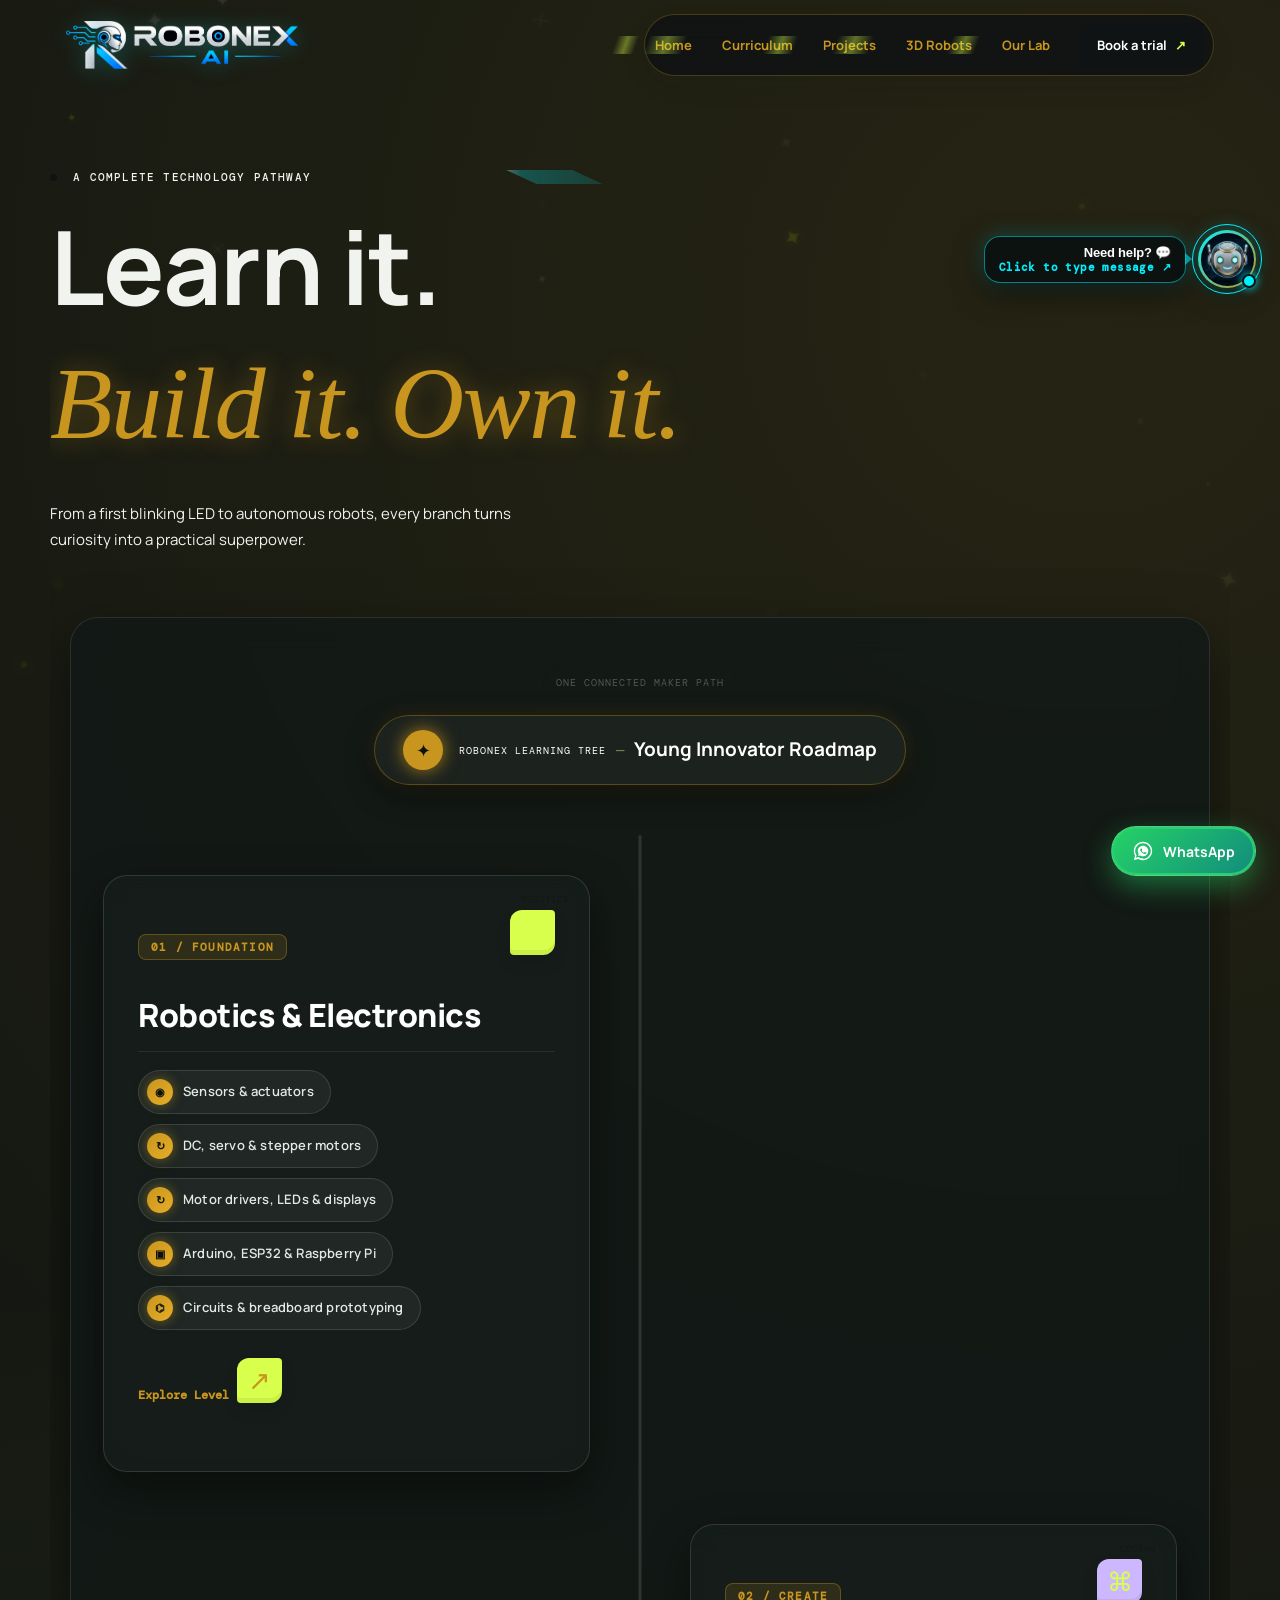
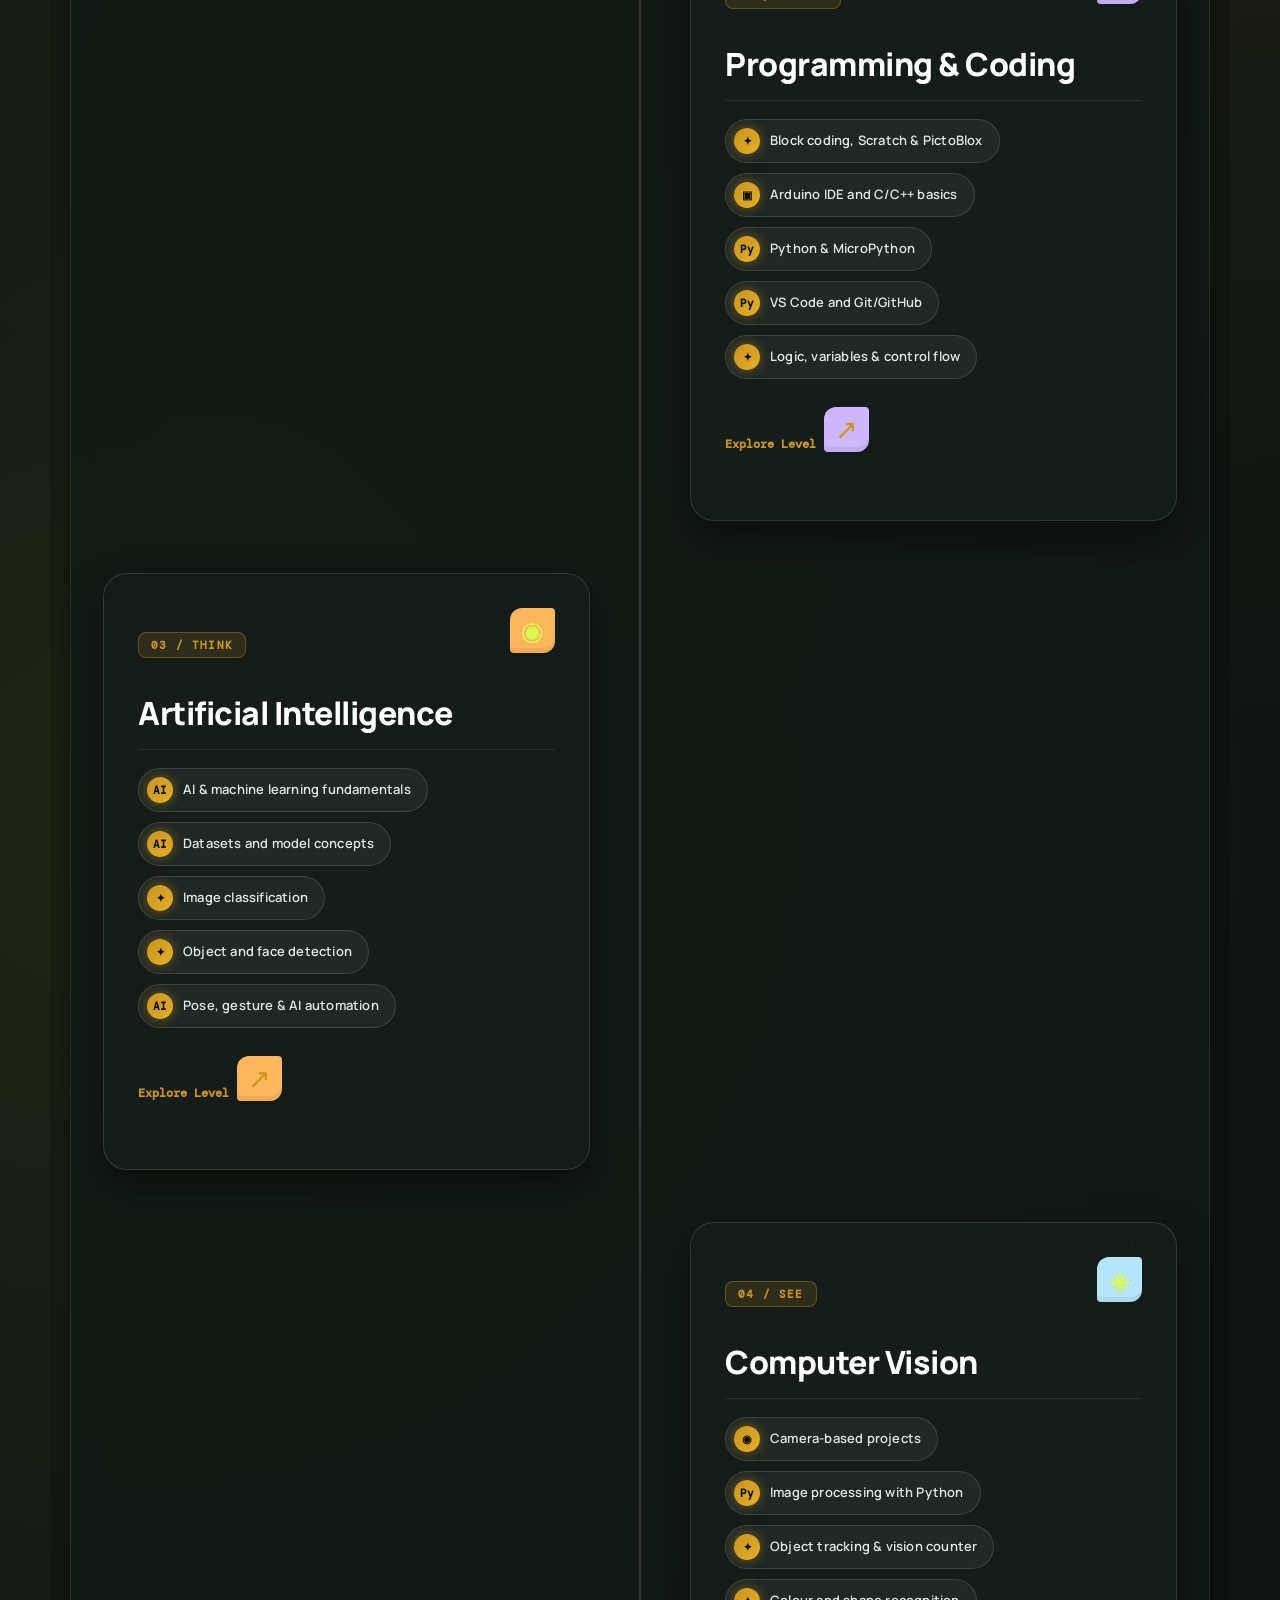
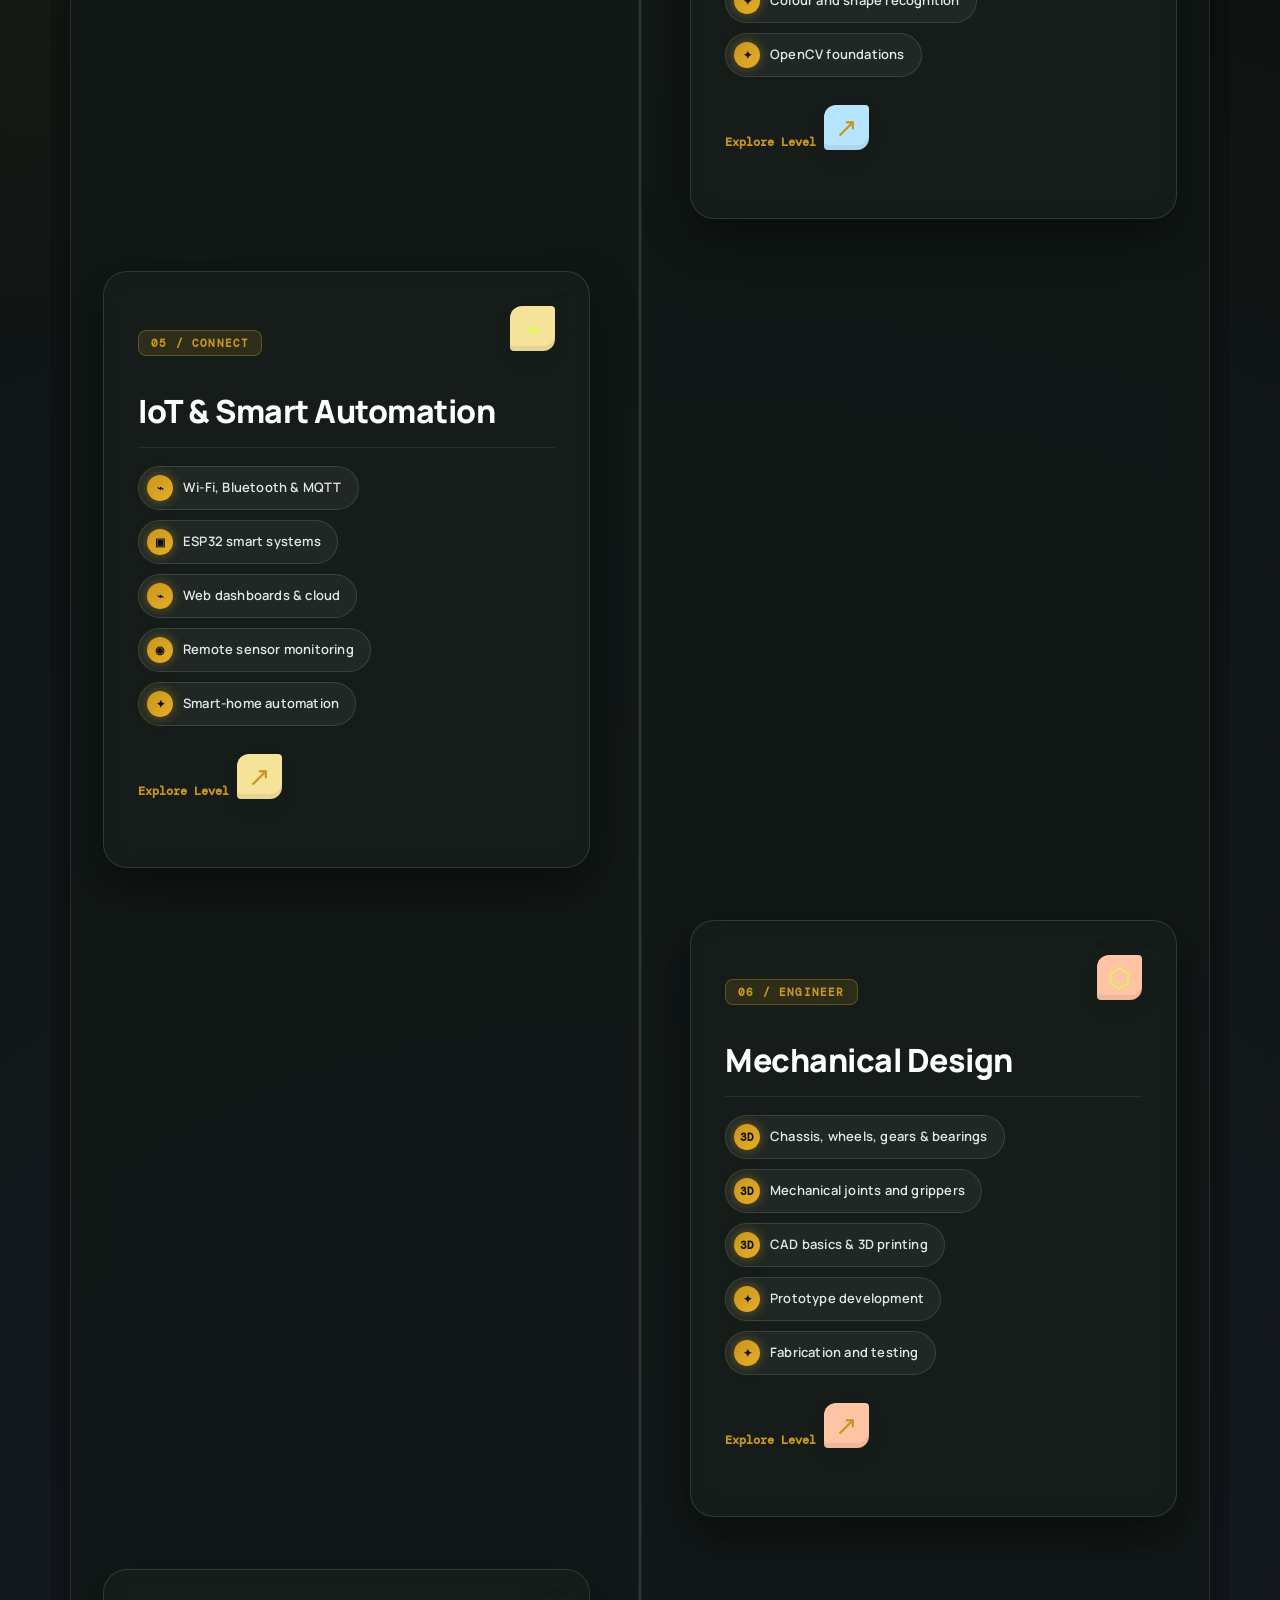
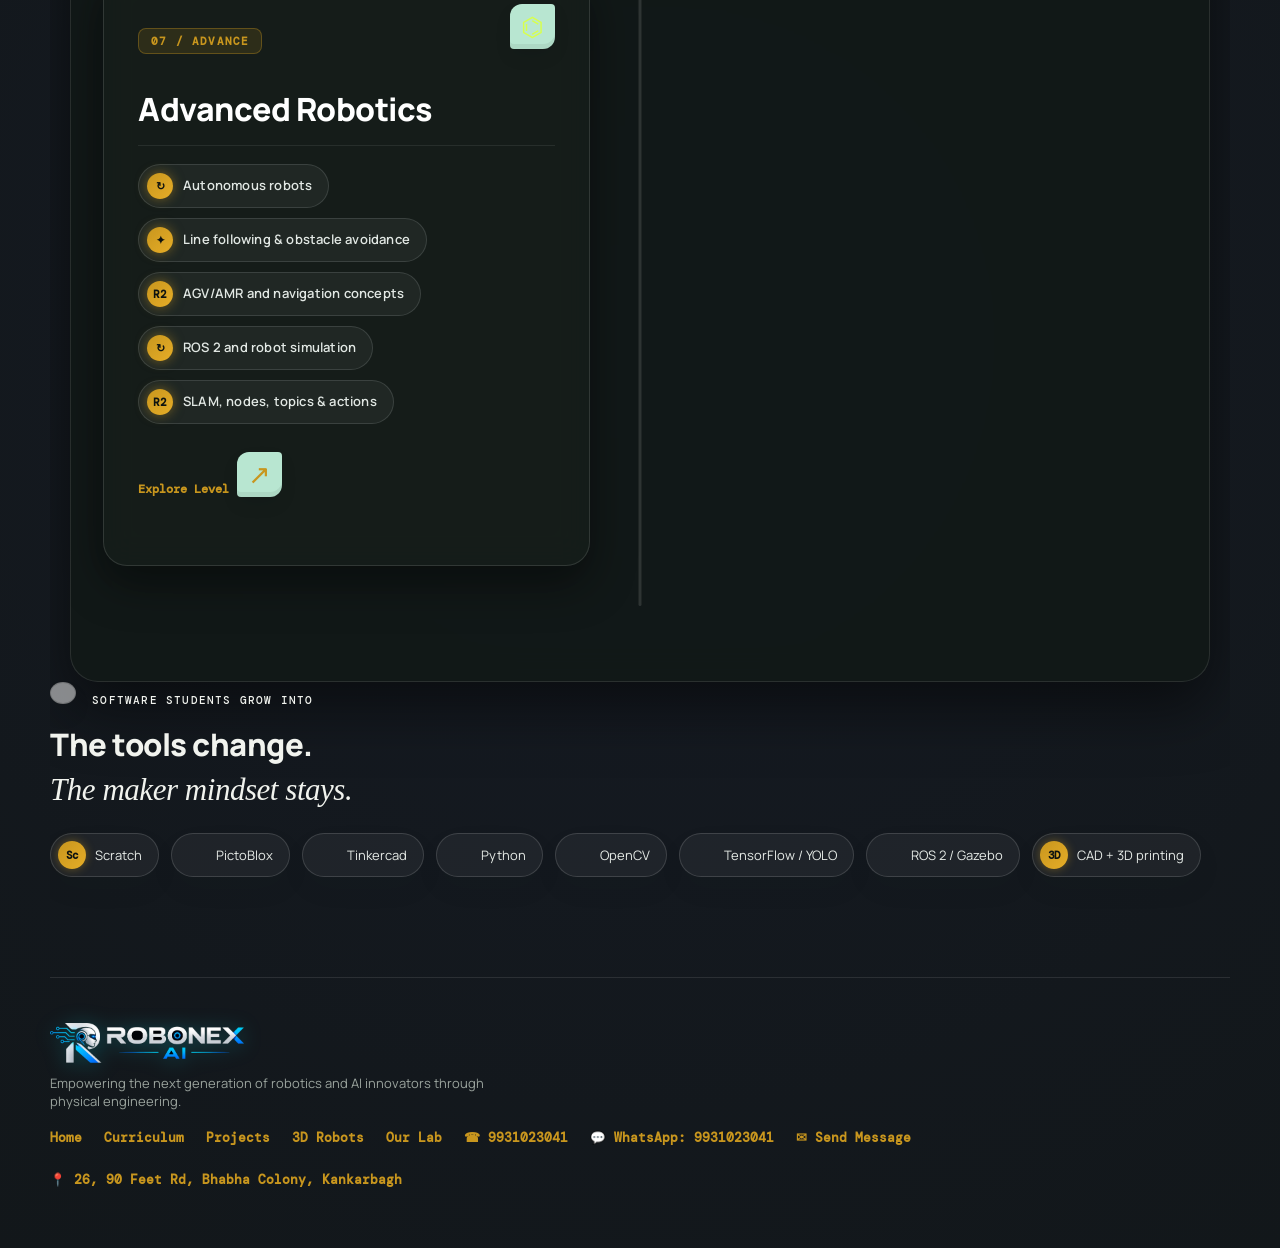
==== commit 328843c8: "fix(responsive): zero-overlap across all screens, mobile bottom bar sync, and subpage navbar clearan" ====
--- a/curriculum.html
+++ b/curriculum.html
@@ -8,7 +8,7 @@
   <link rel="preconnect" href="https://fonts.googleapis.com" />
   <link rel="preconnect" href="https://fonts.gstatic.com" crossorigin />
   <link href="https://fonts.googleapis.com/css2?family=DM+Mono:wght@400;500&family=Manrope:wght@400;500;600;700;800&display=swap" rel="stylesheet" />
-  <link rel="stylesheet" href="style.css?v=20261003g" />
+  <link rel="stylesheet" href="style.css?v=20261006prod5" />
   <link rel="icon" type="image/png" href="favicon.png" />
   <link rel="shortcut icon" href="favicon.ico" />
   <!-- Production PWA & Theme Meta -->
--- a/style.css
+++ b/style.css
@@ -5366,160 +5366,7 @@
 
 @media (max-width: 760px) {
 
-  .home-page .home-hero,
-  .home-hero {
-    position: relative !important;
-    min-height: 100vh !important;
-    min-height: 100dvh !important;
-    min-height: 100svh !important;
-    height: 100dvh !important;
-    width: 100% !important;
-    padding: 0 !important;
-    margin: 0 !important;
-    overflow: hidden !important;
-    display: flex !important;
-    flex-direction: column !important;
-    justify-content: flex-end !important;
-    align-items: stretch !important;
-    background: #101a17 !important;
-  }
-
-  .home-page .home-hero-media,
-  .home-hero-media {
-    position: absolute !important;
-    inset: 0 !important;
-    top: 0 !important;
-    left: 0 !important;
-    right: 0 !important;
-    bottom: 0 !important;
-    width: 100% !important;
-    height: 100% !important;
-    min-height: 100% !important;
-    z-index: 1 !important;
-    overflow: hidden !important;
-    background: #101a17 !important;
-  }
-
-  .home-page .home-hero-media img,
-  .home-hero-media img {
-    position: absolute !important;
-    top: 0 !important;
-    left: 0 !important;
-    width: 100% !important;
-    height: 100% !important;
-    min-width: 100% !important;
-    min-height: 100% !important;
-    object-fit: cover !important;
-    object-position: center top !important;
-    display: block !important;
-    filter: saturate(0.85) contrast(1.1) !important;
-  }
-
-  .home-page .home-hero-media:after,
-  .home-hero-media:after {
-    content: "" !important;
-    position: absolute !important;
-    inset: 0 !important;
-    background: linear-gradient(180deg,
-        rgba(16, 26, 23, 0.2) 0%,
-        rgba(16, 26, 23, 0.05) 25%,
-        rgba(16, 26, 23, 0.6) 65%,
-        rgba(16, 26, 23, 0.96) 100%) !important;
-    z-index: 2 !important;
-    pointer-events: none !important;
-  }
-
-  .home-page .home-hero-inner,
-  .home-hero-inner {
-    position: relative !important;
-    z-index: 3 !important;
-    width: 100% !important;
-    min-height: 100dvh !important;
-    height: 100dvh !important;
-    display: flex !important;
-    flex-direction: column !important;
-    justify-content: flex-end !important;
-    align-items: stretch !important;
-    padding: 76px 16px 20px !important;
-    box-sizing: border-box !important;
-    overflow: hidden !important;
-  }
-
-  .home-page .home-summary,
-  .home-summary {
-    position: relative !important;
-    width: 100% !important;
-    max-width: 100% !important;
-    margin: 0 !important;
-    padding: 16px 14px !important;
-    background: rgba(16, 19, 19, 0.78) !important;
-    border: 1px solid rgba(200, 150, 30, 0.45) !important;
-    border-radius: 18px !important;
-    box-shadow: 0 16px 40px rgba(0, 0, 0, 0.55) !important;
-    backdrop-filter: blur(14px) !important;
-    -webkit-backdrop-filter: blur(14px) !important;
-    box-sizing: border-box !important;
-  }
-
-  .home-page .home-summary h1,
-  .home-summary h1 {
-    font-size: clamp(28px, 9vw, 44px) !important;
-    line-height: 1.02 !important;
-    margin-bottom: 5px !important;
-    letter-spacing: -0.5px !important;
-  }
-
-  .home-summary .eyebrow {
-    font-size: 8.5px !important;
-    margin-bottom: 6px !important;
-  }
-
-  .home-page .hero-truth,
-  .hero-truth {
-    margin: 6px 0 8px !important;
-    padding-left: 10px !important;
-    font-size: 8px !important;
-    line-height: 1.25 !important;
-  }
-
-  .home-page .home-lead,
-  .home-lead {
-    font-size: 10.5px !important;
-    line-height: 1.4 !important;
-    margin: 6px 0 10px !important;
-  }
-
-  .home-page .home-actions,
-  .home-actions {
-    display: flex !important;
-    align-items: center !important;
-    gap: 8px !important;
-    flex-wrap: wrap !important;
-  }
-
-  .home-page .home-actions .button,
-  .home-actions .button {
-    min-height: 38px !important;
-    padding: 8px 12px !important;
-    font-size: 11.5px !important;
-  }
-
-  .home-page .home-phone,
-  .home-phone {
-    font-size: 10.5px !important;
-  }
-
-  .home-page .home-live-tag,
-  .home-live-tag {
-    top: 76px !important;
-    right: 16px !important;
-    font-size: 8.5px !important;
-    z-index: 4 !important;
-  }
-
-  .home-project-note {
-    display: none !important;
-  }
+  /* Obsolete hero rules removed to allow full uncropped video and clean spacing above WHAT WE DO */
 
   .inner-page .nav nav,
   .home-page .home-nav nav,
@@ -13719,10 +13566,11 @@
    ========================================================= */
 
 .what-we-do-section {
-  margin-top: 110px !important;
-  padding: 100px 0 50px !important;
+  margin-top: 25px !important;
+  padding: 35px 0 50px !important;
   position: relative !important;
   z-index: 2 !important;
+  background: radial-gradient(ellipse 95% 45% at 50% 0%, rgba(0, 245, 160, 0.05), transparent 75%) !important;
 }
 
 .what-we-do-section::before {
@@ -13731,10 +13579,10 @@
   top: 0 !important;
   left: 50% !important;
   transform: translateX(-50%) !important;
-  width: min(850px, 90%) !important;
-  height: 2px !important;
-  background: linear-gradient(90deg, transparent, rgba(255, 157, 0, 0.6) 20%, rgba(0, 245, 160, 0.7) 50%, rgba(255, 157, 0, 0.6) 80%, transparent) !important;
-  box-shadow: 0 0 24px rgba(0, 245, 160, 0.45), 0 0 12px rgba(255, 157, 0, 0.35) !important;
+  width: min(1000px, 92%) !important;
+  height: 3px !important;
+  background: linear-gradient(90deg, transparent, rgba(255, 157, 0, 0.7) 20%, rgba(0, 245, 160, 0.85) 50%, rgba(255, 157, 0, 0.7) 80%, transparent) !important;
+  box-shadow: 0 0 35px rgba(0, 245, 160, 0.6), 0 0 16px rgba(255, 157, 0, 0.45) !important;
 }
 
 .what-we-do-header {
@@ -14317,187 +14165,314 @@
 }
 
 /* =========================================================
-   HERO ROBOT VIDEO: FULL-SIZE CINEMATIC HERO & RIGHT-ALIGNED SUMMARY BOX
+   HERO: FULL-SCREEN CINEMATIC VIDEO BACKGROUND (ALL SCREENS)
+   Video covers entire hero, text overlays on top
    ========================================================= */
 
+/* --- Global hero reset: full screen --- */
+.home-page .home-hero,
 .home-hero {
-  min-height: max(780px, 94vh) !important;
   position: relative !important;
+  width: 100% !important;
+  max-width: 100% !important;
+  margin: 0 !important;
+  padding: 0 !important;
+  min-height: 100vh !important;
+  min-height: 100dvh !important;
+  height: auto !important;
+  overflow: clip !important;
+  overflow-x: clip !important;
+  background: #080e0c !important;
+  display: flex !important;
+  align-items: flex-end !important;
+  justify-content: flex-start !important;
+}
+
+/* --- VIDEO MEDIA: true full-screen absolute background --- */
+.home-page .home-hero-media,
+.home-hero-media {
+  position: absolute !important;
+  inset: 0 !important;
+  width: 100% !important;
+  height: 100% !important;
+  min-height: 100% !important;
+  aspect-ratio: unset !important;
+  border-radius: 0 !important;
+  border: none !important;
+  box-shadow: none !important;
+  background: #080e0c !important;
   overflow: hidden !important;
-}
-
-@media (min-width: 820px) {
+  display: block !important;
+  z-index: 0 !important;
+  flex: unset !important;
+  order: unset !important;
+  max-width: 100% !important;
+}
+
+/* --- VIDEO ELEMENT: cover entire screen, object-fit:cover --- */
+.home-page .home-hero-video,
+.home-hero-video,
+.home-page .home-hero-media video,
+.home-hero-media video {
+  position: absolute !important;
+  inset: 0 !important;
+  width: 100% !important;
+  height: 100% !important;
+  max-width: 100% !important;
+  object-fit: cover !important;
+  object-position: center center !important;
+  filter: contrast(1.08) brightness(0.98) saturate(1.12) !important;
+  opacity: 1 !important;
+  transform: none !important;
+  background: #080e0c !important;
+  z-index: 0 !important;
+}
+
+/* --- GRADIENT OVERLAY: strong bottom-to-top dark fade for text readability --- */
+.home-page .home-hero-media::after,
+.home-page .home-hero-media:after,
+.home-hero-media::after,
+.home-hero-media:after {
+  display: block !important;
+  opacity: 1 !important;
+  content: '' !important;
+  position: absolute !important;
+  inset: 0 !important;
+  background:
+    linear-gradient(
+      to top,
+      rgba(5, 12, 10, 0.98) 0%,
+      rgba(5, 12, 10, 0.82) 25%,
+      rgba(5, 12, 10, 0.40) 55%,
+      rgba(5, 12, 10, 0.10) 80%,
+      transparent 100%
+    ),
+    linear-gradient(
+      to right,
+      rgba(5, 12, 10, 0.75) 0%,
+      rgba(5, 12, 10, 0.35) 40%,
+      transparent 70%
+    ) !important;
+  z-index: 1 !important;
+  pointer-events: none !important;
+}
+
+.home-video-overlay,
+.home-glow {
+  display: none !important;
+  opacity: 0 !important;
+}
+
+/* --- HERO INNER: text card sitting above video, bottom-left --- */
+.home-page .home-hero-inner,
+.home-hero-inner {
+  position: relative !important;
+  z-index: 2 !important;
+  order: unset !important;
+  flex: unset !important;
+  max-width: 100% !important;
+  width: 100% !important;
+  padding: clamp(90px, 12vh, 120px) clamp(20px, 4vw, 64px) clamp(40px, 5vh, 72px) !important;
+  box-sizing: border-box !important;
+  display: flex !important;
+  flex-direction: column !important;
+  justify-content: flex-end !important;
+  align-items: flex-start !important;
+  min-height: 100dvh !important;
+}
+
+/* --- SUMMARY CARD: glass card bottom-left --- */
+.home-page .home-summary,
+.home-summary {
+  width: min(600px, 100%) !important;
+  max-width: 100% !important;
+  margin: 0 !important;
+  padding: clamp(22px, 2.8vw, 40px) clamp(20px, 2.5vw, 44px) !important;
+  box-sizing: border-box !important;
+  border-radius: 20px !important;
+  background: rgba(6, 12, 10, 0.72) !important;
+  border: 1px solid rgba(216, 255, 75, 0.2) !important;
+  box-shadow: 0 24px 60px rgba(0,0,0,0.55), inset 0 1px 0 rgba(255,255,255,0.06) !important;
+  backdrop-filter: blur(18px) !important;
+  -webkit-backdrop-filter: blur(18px) !important;
+  color: #fff !important;
+}
+
+.home-summary h1 {
+  font-size: clamp(32px, 4.5vw, 72px) !important;
+  line-height: 1.12 !important;
+  margin: 6px 0 10px !important;
+  color: #fff !important;
+  letter-spacing: -0.5px !important;
+}
+
+.home-summary .eyebrow {
+  font-size: clamp(9px, 1vw, 11px) !important;
+  letter-spacing: 1.5px !important;
+  margin-bottom: 8px !important;
+}
+
+.hero-truth {
+  margin: 12px 0 16px !important;
+  gap: 5px !important;
+}
+
+.hero-truth span {
+  font-size: clamp(10px, 1.1vw, 12px) !important;
+  line-height: 1.45 !important;
+  color: #d4e8cc !important;
+}
+
+.home-summary .home-lead {
+  font-size: clamp(12px, 1.2vw, 16px) !important;
+  line-height: 1.6 !important;
+  margin: 12px 0 20px !important;
+  color: #ccdec8 !important;
+  max-width: 480px !important;
+}
+
+.home-summary .home-actions {
+  gap: 14px !important;
+  display: flex !important;
+  align-items: center !important;
+  flex-wrap: wrap !important;
+}
+
+.home-summary .home-actions .button {
+  padding: clamp(10px, 1.2vw, 14px) clamp(18px, 2vw, 28px) !important;
+  font-size: clamp(12px, 1.1vw, 15px) !important;
+  min-height: 44px !important;
+}
+
+.home-summary .home-phone {
+  font-size: clamp(11px, 1.1vw, 14px) !important;
+}
+
+/* Mobile & Tablet Screens (< 900px): Full-Screen Video Hero */
+@media (max-width: 899px) {
+
+  /* HERO: Full-screen video background, text overlay on top */
+  .home-page .home-hero,
   .home-hero {
-    min-height: max(860px, 98vh) !important;
     position: relative !important;
+    min-height: 100dvh !important;
+    min-height: 100svh !important;
+    height: auto !important;
+    padding: 0 !important;
     display: flex !important;
-    align-items: center !important;
-  }
-
+    flex-direction: column !important;
+    align-items: stretch !important;
+    justify-content: flex-end !important;
+    overflow: hidden !important;
+    background: #080e0c !important;
+    gap: 0 !important;
+  }
+
+  /* VIDEO: Absolute full-screen background, cover mode */
+  .home-page .home-hero-media,
   .home-hero-media {
     position: absolute !important;
     inset: 0 !important;
     width: 100% !important;
     height: 100% !important;
+    min-height: 100% !important;
+    aspect-ratio: unset !important;
+    border-radius: 0 !important;
+    border: none !important;
+    box-shadow: none !important;
+    background: #080e0c !important;
     overflow: hidden !important;
-    z-index: 1 !important;
-  }
-
-  /* Full-size prominently displayed robot video covering whole stage without clipping */
-  .home-hero-video {
+    display: block !important;
+    order: unset !important;
+    z-index: 0 !important;
+  }
+
+  /* VIDEO ELEMENT: cover the full screen */
+  .home-page .home-hero-video,
+  .home-hero-video,
+  .home-page .home-hero-media video,
+  .home-hero-media video {
     position: absolute !important;
     inset: 0 !important;
     width: 100% !important;
     height: 100% !important;
+    max-width: 100% !important;
     object-fit: cover !important;
-    object-position: 32% center !important;
-    filter: contrast(1.1) brightness(1.03) saturate(1.16) !important;
-    z-index: 1 !important;
+    object-position: 65% center !important;
+    filter: contrast(1.08) brightness(1.0) saturate(1.15) !important;
+    opacity: 1 !important;
     transform: none !important;
-    mask-image: none !important;
-    -webkit-mask-image: none !important;
-  }
-
-  /* Cinematic depth overlays so video is full size and text on right is crystal clear */
-  .home-hero-media::after {
+    background: #080e0c !important;
+  }
+
+  /* GRADIENT OVERLAY: bottom dark fade for text readability */
+  .home-page .home-hero-media::after,
+  .home-page .home-hero-media:after,
+  .home-hero-media::after,
+  .home-hero-media:after {
+    display: block !important;
+    opacity: 1 !important;
     content: "" !important;
     position: absolute !important;
     inset: 0 !important;
-    background: linear-gradient(90deg, rgba(8, 14, 12, 0.15) 0%, rgba(8, 14, 12, 0.35) 45%, rgba(8, 14, 12, 0.82) 75%, rgba(8, 14, 12, 0.96) 100%),
-                linear-gradient(0deg, rgba(8, 14, 12, 0.95) 0%, transparent 15%, transparent 85%, rgba(8, 14, 12, 0.75) 100%) !important;
+    background:
+      linear-gradient(
+        to top,
+        rgba(7, 16, 14, 0.97) 0%,
+        rgba(7, 16, 14, 0.70) 30%,
+        rgba(7, 16, 14, 0.25) 60%,
+        transparent 100%
+      ) !important;
+    z-index: 1 !important;
+    pointer-events: none !important;
+  }
+
+  /* Remove separate glow overlay */
+  .home-video-overlay,
+  .home-glow {
+    display: none !important;
+    opacity: 0 !important;
+  }
+
+  /* TEXT CONTENT: sits above video */
+  .home-page .home-hero-inner,
+  .home-hero-inner {
+    position: relative !important;
     z-index: 2 !important;
-    pointer-events: none !important;
-  }
-
-  .home-hero-inner {
-    display: flex !important;
-    justify-content: flex-end !important;
-    align-items: center !important;
-    position: relative !important;
-    z-index: 3 !important;
+    order: unset !important;
+    padding: 80px 16px 32px !important;
+    min-height: 100dvh !important;
+    min-height: 100svh !important;
+    height: auto !important;
     width: 100% !important;
-    padding-right: clamp(20px, 5vw, 60px) !important;
-    min-height: max(860px, 98vh) !important;
-  }
-
-  .home-summary {
-    margin-left: auto !important;
-    margin-right: 0 !important;
-    max-width: 490px !important;
-    width: min(490px, 94%) !important;
-    padding: 28px 24px !important;
-    border-radius: 20px !important;
-    background: rgba(12, 18, 16, 0.86) !important;
-    border: 1px solid rgba(255, 255, 255, 0.18) !important;
-    box-shadow: 0 24px 60px rgba(0, 0, 0, 0.7), 0 0 35px rgba(0, 245, 160, 0.14) !important;
-    backdrop-filter: blur(20px) !important;
-    -webkit-backdrop-filter: blur(20px) !important;
-  }
-
-  .home-summary h1 {
-    font-size: clamp(28px, 3.4vw, 42px) !important;
-    line-height: 1.15 !important;
-    margin: 8px 0 12px !important;
-  }
-
-  .home-summary .eyebrow {
-    font-size: 9.5px !important;
-    letter-spacing: 1px !important;
-    margin-bottom: 6px !important;
-  }
-
-  .hero-truth {
-    margin: 10px 0 14px !important;
-    gap: 5px !important;
-  }
-
-  .hero-truth span {
-    font-size: 10px !important;
-    line-height: 1.4 !important;
-  }
-
-  .home-summary .home-lead {
-    font-size: 12.5px !important;
-    line-height: 1.55 !important;
-    margin: 12px 0 18px !important;
-    max-width: 440px !important;
-    color: #cfdcd5 !important;
-  }
-
-  .home-summary .home-actions {
-    gap: 10px !important;
-  }
-
-  .home-summary .home-actions .button {
-    padding: 10px 18px !important;
-    font-size: 12.5px !important;
-    min-height: 40px !important;
-  }
-
-  .home-summary .home-phone {
-    font-size: 12px !important;
-    padding: 8px 12px !important;
-  }
-}
-
-@media (max-width: 819px) {
-  .home-hero {
-    min-height: auto !important;
-    padding: 18px 0 30px !important;
+    box-sizing: border-box !important;
     display: flex !important;
     flex-direction: column !important;
-    gap: 20px !important;
-    overflow: visible !important;
-  }
-
-  .home-hero-media {
-    position: relative !important;
-    height: clamp(380px, 82vw, 560px) !important;
-    width: 100% !important;
-    border-radius: 20px !important;
-    overflow: hidden !important;
-    display: flex !important;
-    align-items: center !important;
-    justify-content: center !important;
-    background: #0d1412 !important;
-    box-shadow: 0 18px 45px rgba(0, 0, 0, 0.7), 0 0 30px rgba(0, 245, 160, 0.16) !important;
-    border: 1.5px solid rgba(0, 245, 160, 0.3) !important;
-  }
-
-  .home-hero-video {
-    width: 100% !important;
-    height: 100% !important;
-    max-width: 100% !important;
-    object-fit: cover !important;
-    object-position: center 25% !important;
-    filter: contrast(1.1) brightness(1.05) saturate(1.18) !important;
-    -webkit-transform: translate3d(0, 0, 0) !important;
-    transform: translate3d(0, 0, 0) !important;
-  }
-
-  .home-hero-inner {
-    padding-top: 0 !important;
-    min-height: auto !important;
-    width: 100% !important;
-  }
-
+    justify-content: flex-end !important;
+    align-items: flex-start !important;
+  }
+
+  /* SUMMARY CARD: clean glass on top of video */
+  .home-page .home-summary,
   .home-summary {
     width: 100% !important;
-    margin: 0 auto !important;
-    padding: 24px 20px !important;
+    max-width: 100% !important;
+    margin: 0 !important;
+    padding: 22px 20px 20px !important;
     box-sizing: border-box !important;
-    background: rgba(14, 20, 18, 0.94) !important;
-    border: 1.5px solid rgba(255, 157, 0, 0.35) !important;
-    box-shadow: 0 16px 45px rgba(0, 0, 0, 0.7), 0 0 25px rgba(255, 157, 0, 0.12) !important;
-    border-radius: 20px !important;
-    backdrop-filter: blur(20px) !important;
-    -webkit-backdrop-filter: blur(20px) !important;
+    background: rgba(8, 14, 12, 0.75) !important;
+    border: 1px solid rgba(216, 255, 75, 0.18) !important;
+    box-shadow: 0 8px 32px rgba(0, 0, 0, 0.6) !important;
+    border-radius: 18px !important;
+    backdrop-filter: blur(12px) !important;
+    -webkit-backdrop-filter: blur(12px) !important;
   }
 
   .home-summary h1 {
-    font-size: clamp(26px, 6.8vw, 36px) !important;
-    line-height: 1.2 !important;
-    margin: 6px 0 12px !important;
+    font-size: clamp(28px, 8vw, 50px) !important;
+    line-height: 1.15 !important;
+    margin: 6px 0 10px !important;
+    color: #fff !important;
   }
 
   .home-summary .eyebrow {
@@ -14506,7 +14481,7 @@
   }
 
   .hero-truth {
-    gap: 6px !important;
+    gap: 5px !important;
     margin: 10px 0 14px !important;
   }
 
@@ -14516,19 +14491,22 @@
   }
 
   .home-summary .home-lead {
-    font-size: 13.5px !important;
+    font-size: 13px !important;
     line-height: 1.55 !important;
-    margin: 12px 0 18px !important;
+    margin: 10px 0 14px !important;
+    color: #e8eedf !important;
   }
 
   .what-we-do-section {
-    margin-top: 70px !important;
-    padding: 70px 0 40px !important;
+    position: relative !important;
+    z-index: 1 !important;
+    margin-top: 0 !important;
+    padding: 36px 0 40px !important;
   }
 }
 
 /* =========================================================
-   MODERN LUXURY FOOTER (HIPROTECH REFERENCE SPECIFICATION)
+   MODERN LUXURY FOOTER SPECIFICATION
    ========================================================= */
 
 .site-footer-showcase {
@@ -15104,3 +15082,689 @@
     margin-top: 10px !important;
   }
 }
+
+/* ============================================================
+   PRODUCTION MOBILE-FIRST RESPONSIVE SYSTEM v2.0
+   Covers: 320px → 480px → 600px → 768px
+   Zero overlap guarantee for all devices
+   ============================================================ */
+
+/* --- Global Safe Box Model --- */
+*,
+*::before,
+*::after {
+  box-sizing: border-box;
+}
+
+html, body {
+  width: 100%;
+  max-width: 100vw;
+  overflow-x: hidden;
+}
+
+/* --- Navigation: No overlap on any device --- */
+@media (max-width: 900px) {
+  .nav {
+    position: fixed;
+    top: 0;
+    left: 0;
+    right: 0;
+    z-index: 9999;
+    display: flex;
+    align-items: center;
+    justify-content: space-between;
+    padding: 0 16px;
+    height: 64px;
+    min-height: 64px;
+    background: rgba(12, 18, 16, 0.97);
+    backdrop-filter: blur(16px);
+    -webkit-backdrop-filter: blur(16px);
+    border-bottom: 1px solid rgba(216, 255, 75, 0.12);
+    box-shadow: 0 4px 24px rgba(0,0,0,0.35);
+    width: 100% !important;
+    max-width: 100vw !important;
+    box-sizing: border-box;
+  }
+
+  .brand {
+    flex: 1;
+    min-width: 0;
+  }
+
+  .brand-logo {
+    height: 36px;
+    width: auto;
+    max-width: 140px;
+    object-fit: contain;
+  }
+
+  .menu {
+    display: flex !important;
+    align-items: center;
+    justify-content: center;
+    width: 44px;
+    height: 44px;
+    min-width: 44px;
+    border: none;
+    background: rgba(216,255,75,0.1);
+    border-radius: 10px;
+    font-size: 20px;
+    cursor: pointer;
+    flex-shrink: 0;
+    touch-action: manipulation;
+  }
+
+  .nav nav {
+    position: fixed;
+    top: 64px;
+    left: 0;
+    right: 0;
+    width: 100vw;
+    max-width: 100vw;
+    background: rgba(10, 15, 13, 0.98);
+    backdrop-filter: blur(20px);
+    -webkit-backdrop-filter: blur(20px);
+    border-bottom: 1px solid rgba(216,255,75,0.1);
+    display: none;
+    flex-direction: column;
+    gap: 0;
+    padding: 12px 0 20px;
+    z-index: 9998;
+    box-shadow: 0 8px 32px rgba(0,0,0,0.4);
+    box-sizing: border-box;
+  }
+
+  .nav nav.open {
+    display: flex !important;
+  }
+
+  .nav nav > a {
+    display: block;
+    padding: 14px 24px;
+    font-size: 15px;
+    font-weight: 600;
+    border-bottom: 1px solid rgba(255,255,255,0.05);
+    width: 100%;
+    text-align: left;
+  }
+
+  .nav nav > .nav-cta {
+    margin: 12px 20px 0;
+    padding: 14px 24px;
+    border-radius: 12px;
+    text-align: center;
+    border-bottom: none;
+  }
+}
+
+/* --- Hero Section: No overflow, full height --- */
+@media (max-width: 768px) {
+  .home-hero {
+    position: relative;
+    min-height: 100dvh;
+    min-height: 100svh;
+    height: auto;
+    overflow: hidden;
+    display: flex;
+    align-items: flex-end;
+  }
+
+  .home-hero-media {
+    position: absolute;
+    inset: 0;
+    width: 100%;
+    height: 100%;
+    z-index: 0;
+  }
+
+  .home-hero-video,
+  .home-hero-media video,
+  .home-hero-media img {
+    width: 100%;
+    height: 100%;
+    object-fit: cover;
+    object-position: 65% center;
+  }
+
+  .home-video-overlay,
+  .home-glow {
+    position: absolute;
+    inset: 0;
+    pointer-events: none;
+  }
+
+  .home-hero-inner {
+    position: relative;
+    z-index: 2;
+    width: 100%;
+    max-width: 100%;
+    padding: 80px 16px 32px;
+    box-sizing: border-box;
+    display: flex;
+    flex-direction: column;
+    justify-content: flex-end;
+    min-height: 100dvh;
+    min-height: 100svh;
+  }
+
+  .home-summary {
+    width: 100%;
+    max-width: 100%;
+    padding: 20px 18px 18px;
+    box-sizing: border-box;
+    margin: 0;
+    background: rgba(12,18,16,0.72);
+    border-radius: 20px;
+    border: 1px solid rgba(216,255,75,0.15);
+    backdrop-filter: blur(8px);
+    -webkit-backdrop-filter: blur(8px);
+  }
+
+  .home-summary h1 {
+    font-size: clamp(34px, 10.5vw, 58px) !important;
+    line-height: 1.1;
+    word-break: break-word;
+    overflow-wrap: anywhere;
+    margin: 0 0 8px;
+  }
+
+  .home-summary h1 em {
+    display: block;
+    font-size: inherit;
+  }
+
+  .hero-truth {
+    font-size: 10px;
+    line-height: 1.5;
+    margin: 12px 0 14px;
+    padding-left: 10px;
+    gap: 4px;
+  }
+
+  .home-lead {
+    font-size: 12px !important;
+    line-height: 1.55;
+    max-width: 100% !important;
+    margin: 0 0 16px;
+  }
+
+  .home-actions {
+    display: flex;
+    flex-wrap: wrap;
+    gap: 10px;
+    align-items: center;
+  }
+
+  .home-actions .button {
+    min-height: 46px;
+    padding: 0 20px;
+    font-size: 13px;
+    white-space: nowrap;
+  }
+
+  .home-phone {
+    font-size: 12px !important;
+    padding: 10px 0;
+  }
+}
+
+/* --- Cards & Grids: Single column on mobile --- */
+@media (max-width: 768px) {
+  .what-we-do-grid,
+  .eco-cards-grid,
+  .all-projects,
+  .tree-grid,
+  .topic-grid,
+  .pillars-grid,
+  .home-pillars {
+    display: grid !important;
+    grid-template-columns: 1fr !important;
+    gap: 16px !important;
+    width: 100% !important;
+    max-width: 100% !important;
+    padding: 0 !important;
+    box-sizing: border-box;
+  }
+
+  .what-card,
+  .eco-card,
+  .all-projects article,
+  .home-pillar,
+  .tree-card,
+  .topic-panel {
+    width: 100% !important;
+    max-width: 100% !important;
+    min-width: 0 !important;
+    box-sizing: border-box !important;
+    overflow: hidden;
+  }
+
+  /* Flip cards: full width, no horizontal overflow */
+  .flip-card,
+  .flip-card-inner,
+  .flip-card-front,
+  .flip-card-back {
+    width: 100% !important;
+    max-width: 100% !important;
+    min-width: 0 !important;
+    box-sizing: border-box !important;
+  }
+
+  .flip-card {
+    min-height: 380px;
+  }
+
+  .flip-card-back {
+    overflow-y: auto;
+    -webkit-overflow-scrolling: touch;
+  }
+
+  .back-details-list {
+    gap: 10px;
+  }
+
+  .back-detail-item {
+    padding: 10px 12px;
+    font-size: 12px;
+  }
+
+  .back-detail-item strong {
+    font-size: 11px;
+  }
+
+  .back-actions {
+    flex-direction: column;
+    gap: 8px;
+  }
+
+  .btn-flip-return,
+  .btn-flip-cta {
+    width: 100%;
+    text-align: center;
+    padding: 12px;
+    font-size: 13px;
+  }
+}
+
+/* --- Eco Cards icon bar scroll --- */
+@media (max-width: 768px) {
+  .eco-icons-bar {
+    display: flex;
+    overflow-x: auto;
+    -webkit-overflow-scrolling: touch;
+    scroll-snap-type: x mandatory;
+    gap: 8px;
+    padding: 8px 16px;
+    scrollbar-width: none;
+    -ms-overflow-style: none;
+    width: 100%;
+    box-sizing: border-box;
+  }
+
+  .eco-icons-bar::-webkit-scrollbar {
+    display: none;
+  }
+
+  .eco-icon-tab {
+    flex-shrink: 0;
+    scroll-snap-align: start;
+    min-width: 70px;
+    padding: 8px 10px;
+    font-size: 9px;
+  }
+
+  .tab-icon-wrap svg {
+    width: 22px;
+    height: 22px;
+  }
+}
+
+/* --- Section spacing & wraps --- */
+@media (max-width: 768px) {
+  .wrap,
+  section.wrap,
+  .what-we-do-section,
+  .how-we-do-section,
+  .home-contact,
+  .learning-tree,
+  .lab-layout {
+    width: calc(100% - 28px) !important;
+    max-width: 100% !important;
+    margin-left: auto !important;
+    margin-right: auto !important;
+    padding-left: 0 !important;
+    padding-right: 0 !important;
+    box-sizing: border-box !important;
+  }
+
+  section {
+    padding-top: 40px !important;
+    padding-bottom: 40px !important;
+    overflow: hidden;
+  }
+
+  h2 {
+    font-size: clamp(22px, 7vw, 38px) !important;
+    word-break: break-word;
+    overflow-wrap: anywhere;
+  }
+
+  h3 {
+    font-size: clamp(16px, 5vw, 24px) !important;
+    word-break: break-word;
+  }
+}
+
+/* --- Contact/Form section --- */
+@media (max-width: 768px) {
+  .home-contact {
+    padding: 28px 18px !important;
+    border-radius: 20px !important;
+  }
+
+  .query-form {
+    padding: 20px 16px !important;
+    border-radius: 16px !important;
+  }
+
+  .query-form input,
+  .query-form textarea,
+  .query-form select {
+    width: 100% !important;
+    max-width: 100% !important;
+    font-size: 16px; /* Prevents iOS auto-zoom */
+    padding: 12px 14px;
+    border-radius: 12px !important;
+    box-sizing: border-box !important;
+    touch-action: manipulation;
+  }
+
+  .query-form button[type="submit"],
+  .query-form .button {
+    width: 100%;
+    padding: 14px;
+    font-size: 14px;
+    border-radius: 12px !important;
+    touch-action: manipulation;
+    min-height: 48px;
+  }
+}
+
+/* --- What-we-do header --- */
+@media (max-width: 768px) {
+  .what-we-do-header,
+  .how-we-do-header {
+    text-align: center;
+    padding: 0 8px;
+  }
+
+  .what-we-do-title,
+  .how-we-do-title {
+    font-size: clamp(24px, 8vw, 40px) !important;
+  }
+
+  .what-we-do-subtitle,
+  .how-we-do-subtitle {
+    font-size: 13px !important;
+    line-height: 1.5;
+  }
+
+  .what-we-do-pill,
+  .how-we-do-pill {
+    font-size: 9px;
+    letter-spacing: 1px;
+  }
+}
+
+/* --- Lab layout fix --- */
+@media (max-width: 768px) {
+  .lab-layout {
+    display: flex !important;
+    flex-direction: column !important;
+    gap: 24px !important;
+  }
+
+  .lab-photo-frame {
+    min-height: 240px !important;
+    width: 100% !important;
+    border-radius: 16px !important;
+  }
+
+  .lab-photo-frame img {
+    min-height: 240px !important;
+  }
+
+  .lab-tools-list {
+    width: 100% !important;
+  }
+
+  .lab-detail-strip {
+    display: grid !important;
+    grid-template-columns: 1fr 1fr !important;
+    gap: 10px !important;
+    font-size: 9px !important;
+    padding-bottom: 30px !important;
+  }
+}
+
+/* --- Inner pages (curriculum, projects, lab, topic) --- */
+@media (max-width: 900px) {
+  .inner-hero {
+    padding-top: 88px !important;
+    padding-bottom: 36px !important;
+  }
+
+  .inner-hero h1 {
+    font-size: clamp(26px, 8vw, 44px) !important;
+    line-height: 1.15;
+    word-break: break-word;
+  }
+
+  .inner-hero p {
+    font-size: 13px !important;
+  }
+}
+
+@media (max-width: 768px) {
+  .all-projects {
+    grid-template-columns: 1fr !important;
+  }
+
+  .all-projects article {
+    border-radius: 18px !important;
+  }
+}
+
+/* --- Curriculum tree cards --- */
+@media (max-width: 768px) {
+  .tree-grid {
+    grid-template-columns: 1fr !important;
+    gap: 12px !important;
+  }
+
+  .tree-card {
+    padding: 20px 16px !important;
+    border-radius: 18px !important;
+  }
+
+  .tree-card h2 {
+    white-space: normal !important;
+    width: auto !important;
+    font-size: 16px !important;
+    overflow-wrap: anywhere !important;
+  }
+}
+
+/* --- Mobile Bottom Bar & Floating Widgets: Zero Overlap --- */
+@media (max-width: 768px) {
+  /* Hide redundant circular WhatsApp button on mobile because the sticky bottom bar already has a full-width WhatsApp button */
+  .floating-wa-container,
+  .floating-btn.floating-wa-btn {
+    display: none !important;
+  }
+
+  /* Hide wide speech bubble on mobile so it doesn't cover page content */
+  .robo-speech-bubble {
+    display: none !important;
+  }
+
+  .scrolling-robo-wrapper {
+    right: 12px !important;
+    z-index: 99980 !important;
+  }
+
+  .robo-avatar-wrap {
+    width: 44px !important;
+    height: 44px !important;
+  }
+
+  .robo-avatar-img {
+    width: 38px !important;
+    height: 38px !important;
+  }
+
+  /* Mobile Sticky Bottom Bar */
+  .mobile-bottom-bar,
+  [class*="bottom-bar"],
+  [class*="mobile-bar"] {
+    display: block !important;
+    position: fixed !important;
+    bottom: 0 !important;
+    left: 0 !important;
+    right: 0 !important;
+    width: 100% !important;
+    box-sizing: border-box !important;
+    z-index: 99990 !important;
+    background: rgba(10, 16, 14, 0.98) !important;
+    backdrop-filter: blur(16px) !important;
+    -webkit-backdrop-filter: blur(16px) !important;
+    border-top: 1px solid rgba(216, 255, 75, 0.18) !important;
+    box-shadow: 0 -8px 25px rgba(0, 0, 0, 0.6) !important;
+    padding: 8px 12px calc(8px + env(safe-area-inset-bottom, 0px)) !important;
+  }
+
+  /* Safe padding so sticky mobile bar never covers footer or content */
+  body {
+    padding-bottom: calc(68px + env(safe-area-inset-bottom, 0px)) !important;
+  }
+}
+
+/* --- Extra small phones (320px - 375px) --- */
+@media (max-width: 375px) {
+  .home-summary h1 {
+    font-size: clamp(24px, 8vw, 36px) !important;
+  }
+
+  .home-summary {
+    padding: 16px 14px !important;
+    border-radius: 16px !important;
+  }
+
+  .hero-truth {
+    font-size: 9.5px !important;
+    margin: 8px 0 10px !important;
+    gap: 3px !important;
+  }
+
+  .home-lead {
+    font-size: 11.5px !important;
+    line-height: 1.45 !important;
+    margin: 8px 0 12px !important;
+  }
+
+  .home-actions .button {
+    font-size: 12px !important;
+    padding: 0 14px !important;
+    min-height: 42px !important;
+  }
+
+  h2 {
+    font-size: clamp(20px, 8vw, 32px) !important;
+  }
+
+  h3 {
+    font-size: clamp(14px, 5.5vw, 20px) !important;
+  }
+
+  .eco-icon-tab {
+    min-width: 60px !important;
+    font-size: 8px !important;
+  }
+}
+
+/* --- Landscape phone fix --- */
+@media (max-height: 500px) and (orientation: landscape) {
+  .home-hero,
+  .home-hero-inner {
+    min-height: 100vw;
+  }
+
+  .home-summary h1 {
+    font-size: clamp(24px, 5vh, 40px) !important;
+  }
+
+  .hero-truth {
+    display: none;
+  }
+
+  .home-lead {
+    display: none;
+  }
+}
+
+/* --- iOS safe area insets --- */
+@supports (padding: env(safe-area-inset-bottom)) {
+  .nav {
+    padding-left: max(16px, env(safe-area-inset-left));
+    padding-right: max(16px, env(safe-area-inset-right));
+  }
+
+  .nav nav {
+    padding-left: max(0px, env(safe-area-inset-left));
+    padding-right: max(0px, env(safe-area-inset-right));
+  }
+}
+
+/* --- Prevent text overflow globally on mobile --- */
+@media (max-width: 768px) {
+  p, li, span, a, td, th, label, small {
+    max-width: 100%;
+    word-break: break-word;
+    overflow-wrap: anywhere;
+  }
+
+  img, video, iframe, canvas {
+    max-width: 100%;
+    height: auto;
+  }
+
+  table {
+    display: block;
+    overflow-x: auto;
+    -webkit-overflow-scrolling: touch;
+    width: 100%;
+  }
+}
+
+/* --- Tilt/3D effects disabled on touch devices --- */
+@media (hover: none) and (pointer: coarse) {
+  .tilt-surface,
+  [data-tilt] {
+    transform: none !important;
+    transition: none !important;
+  }
+
+  .home-pillar:hover,
+  .lab-tool:hover,
+  .tree-card:hover {
+    transform: none !important;
+  }
+
+  /* Better tap targets */
+  a, button, [role="button"] {
+    min-height: 44px;
+    min-width: 44px;
+  }
+}
+
+/* END PRODUCTION MOBILE SYSTEM v2.0 */
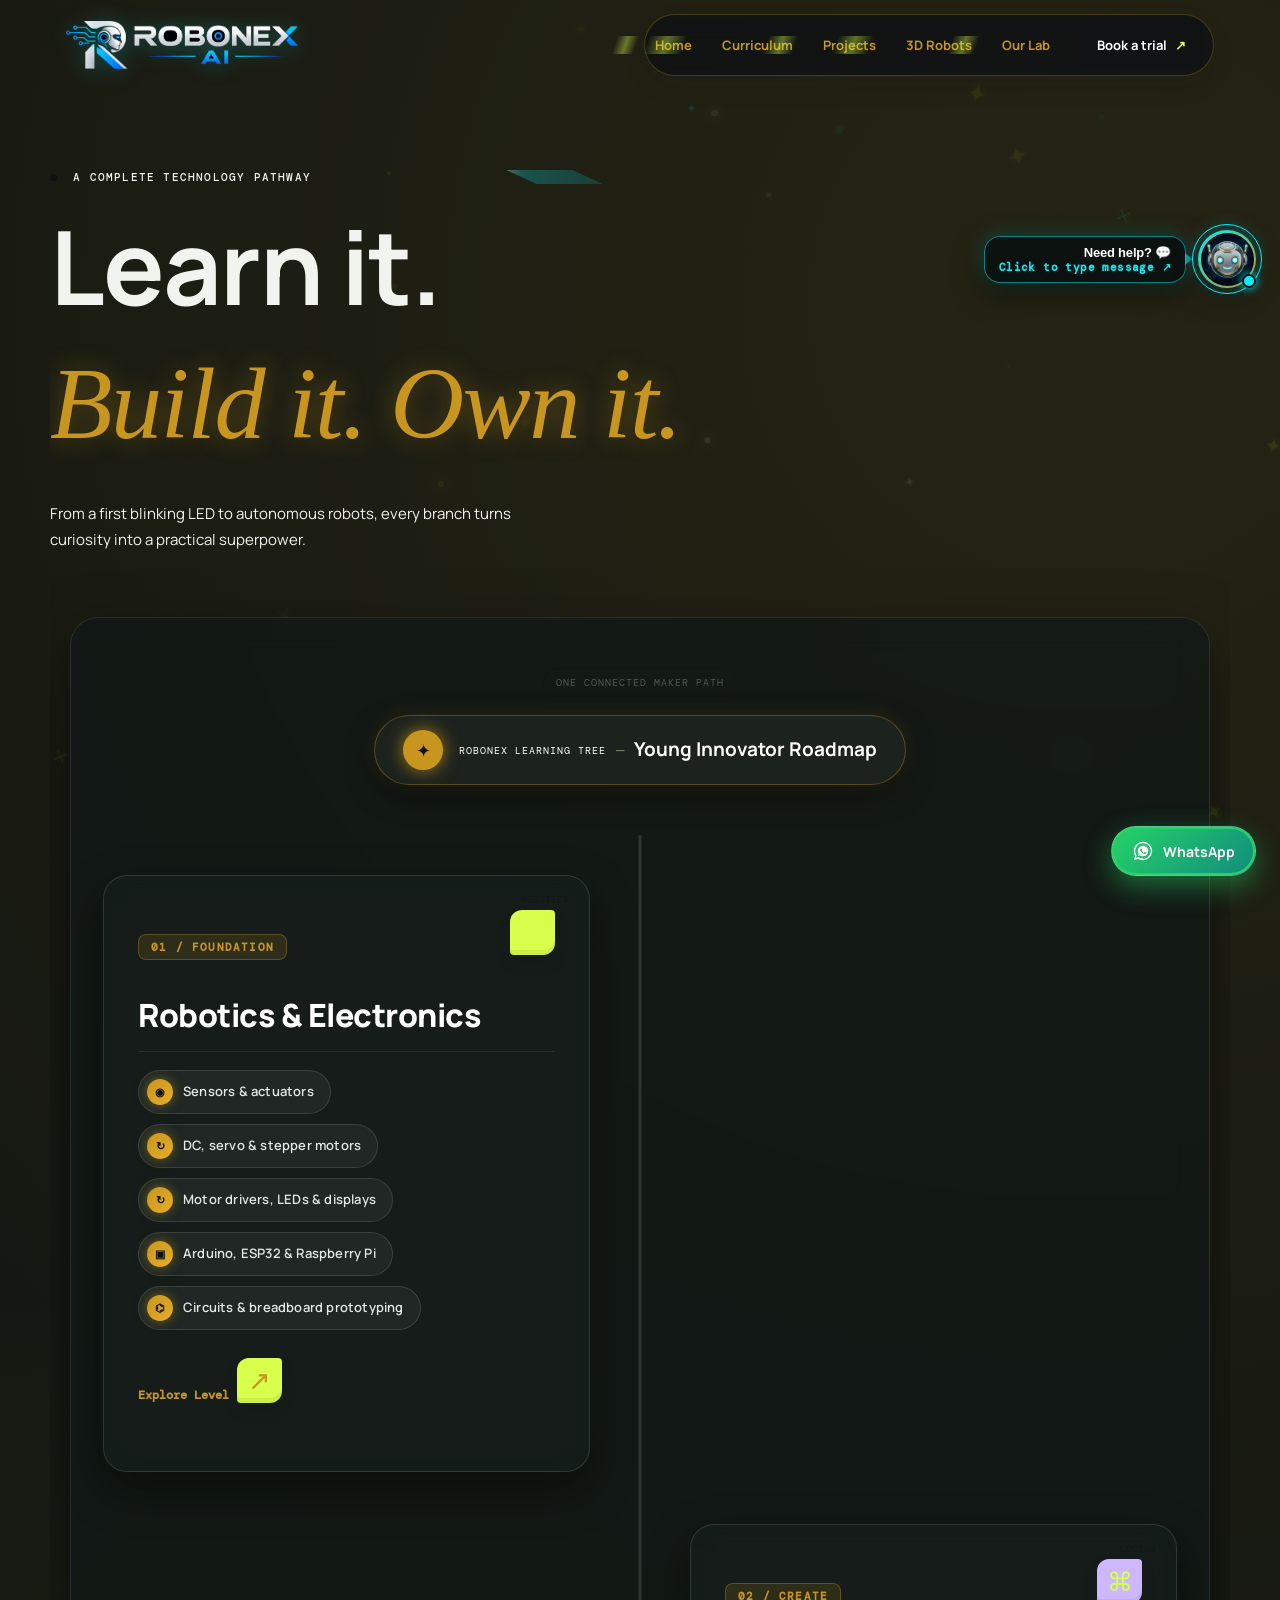
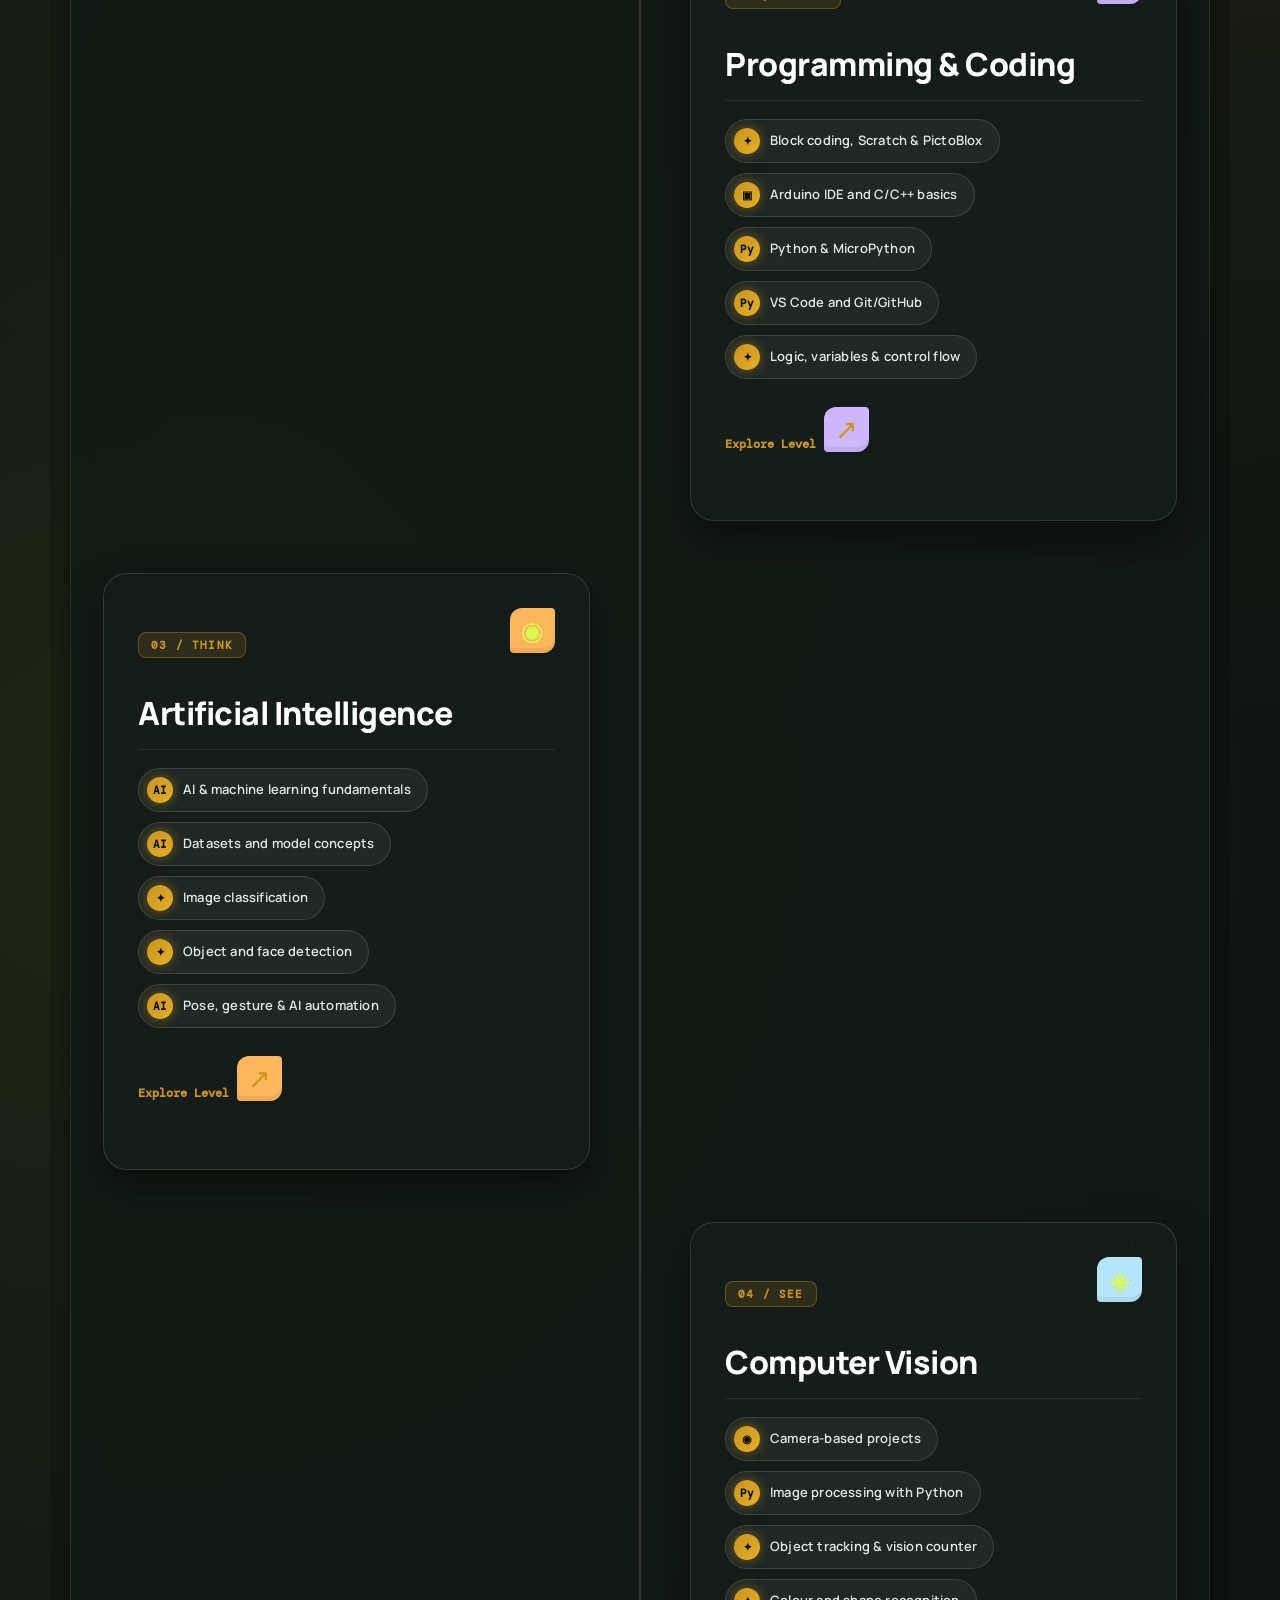
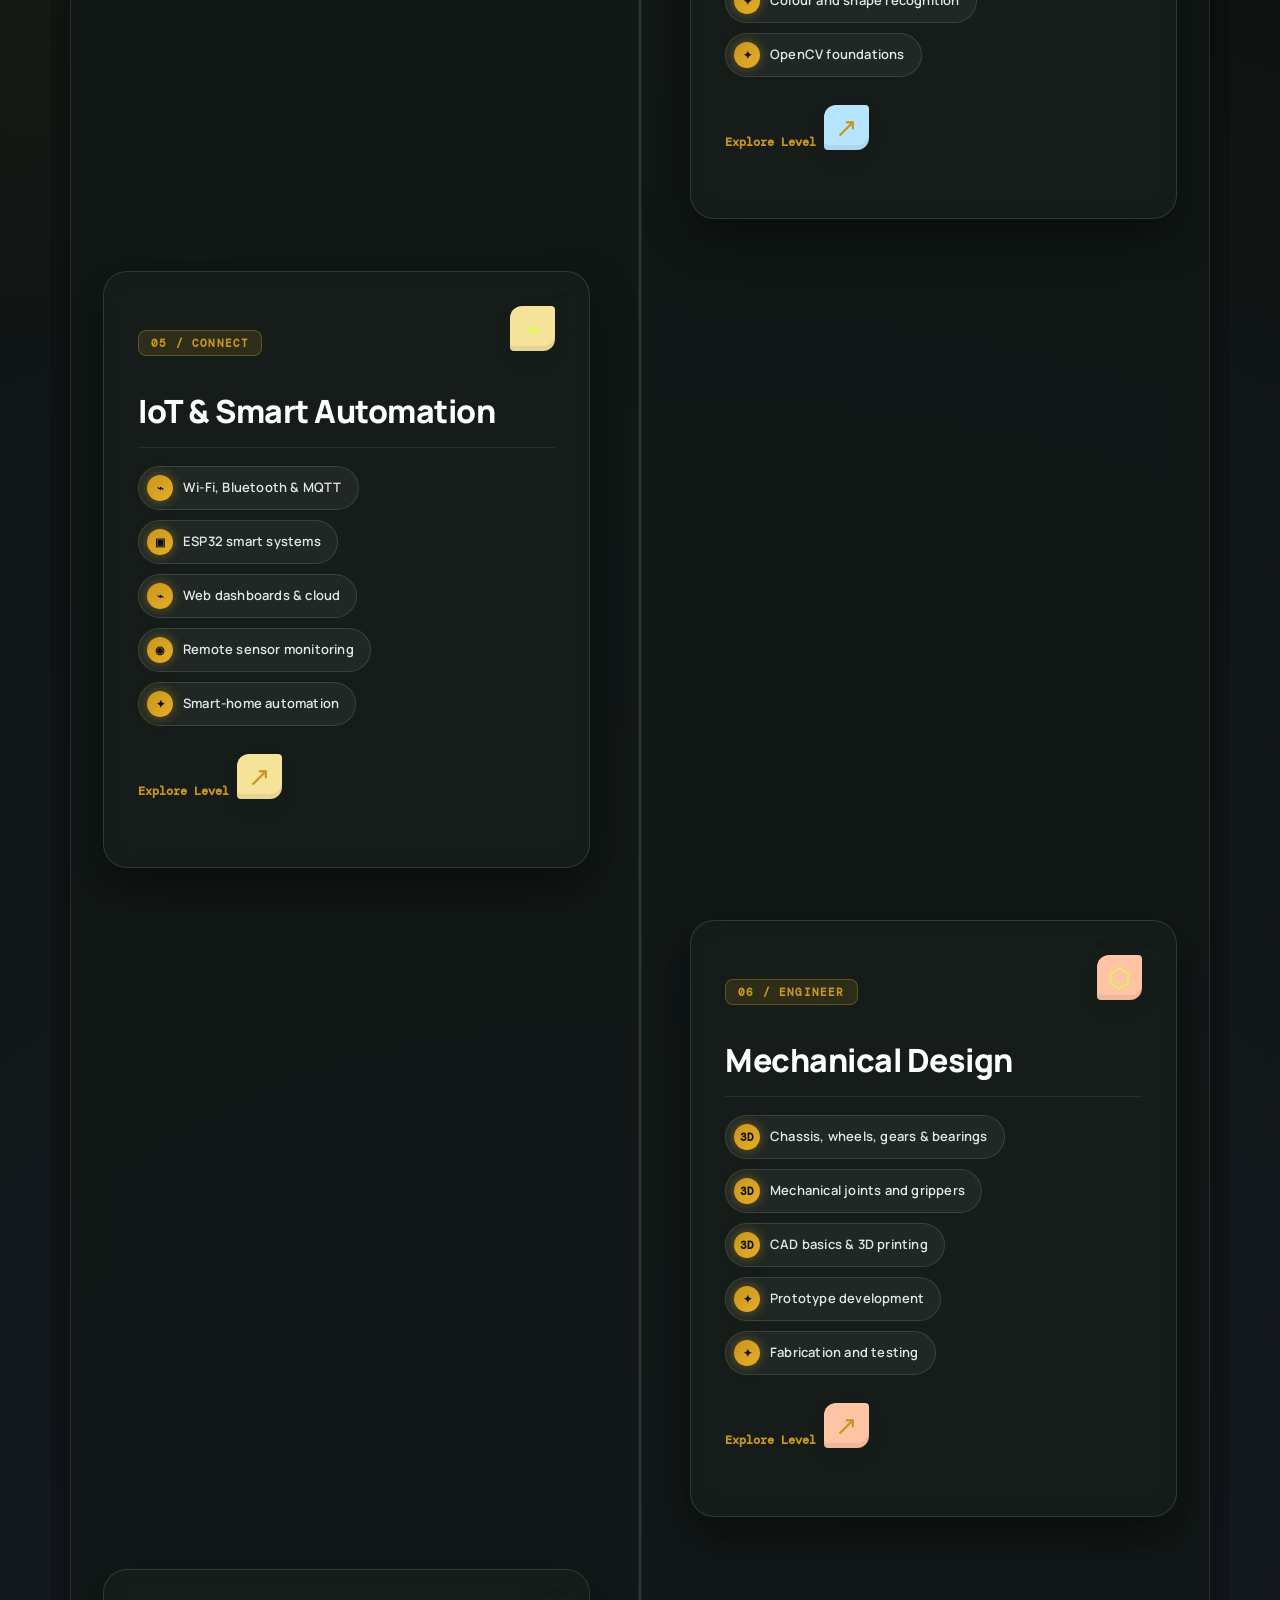
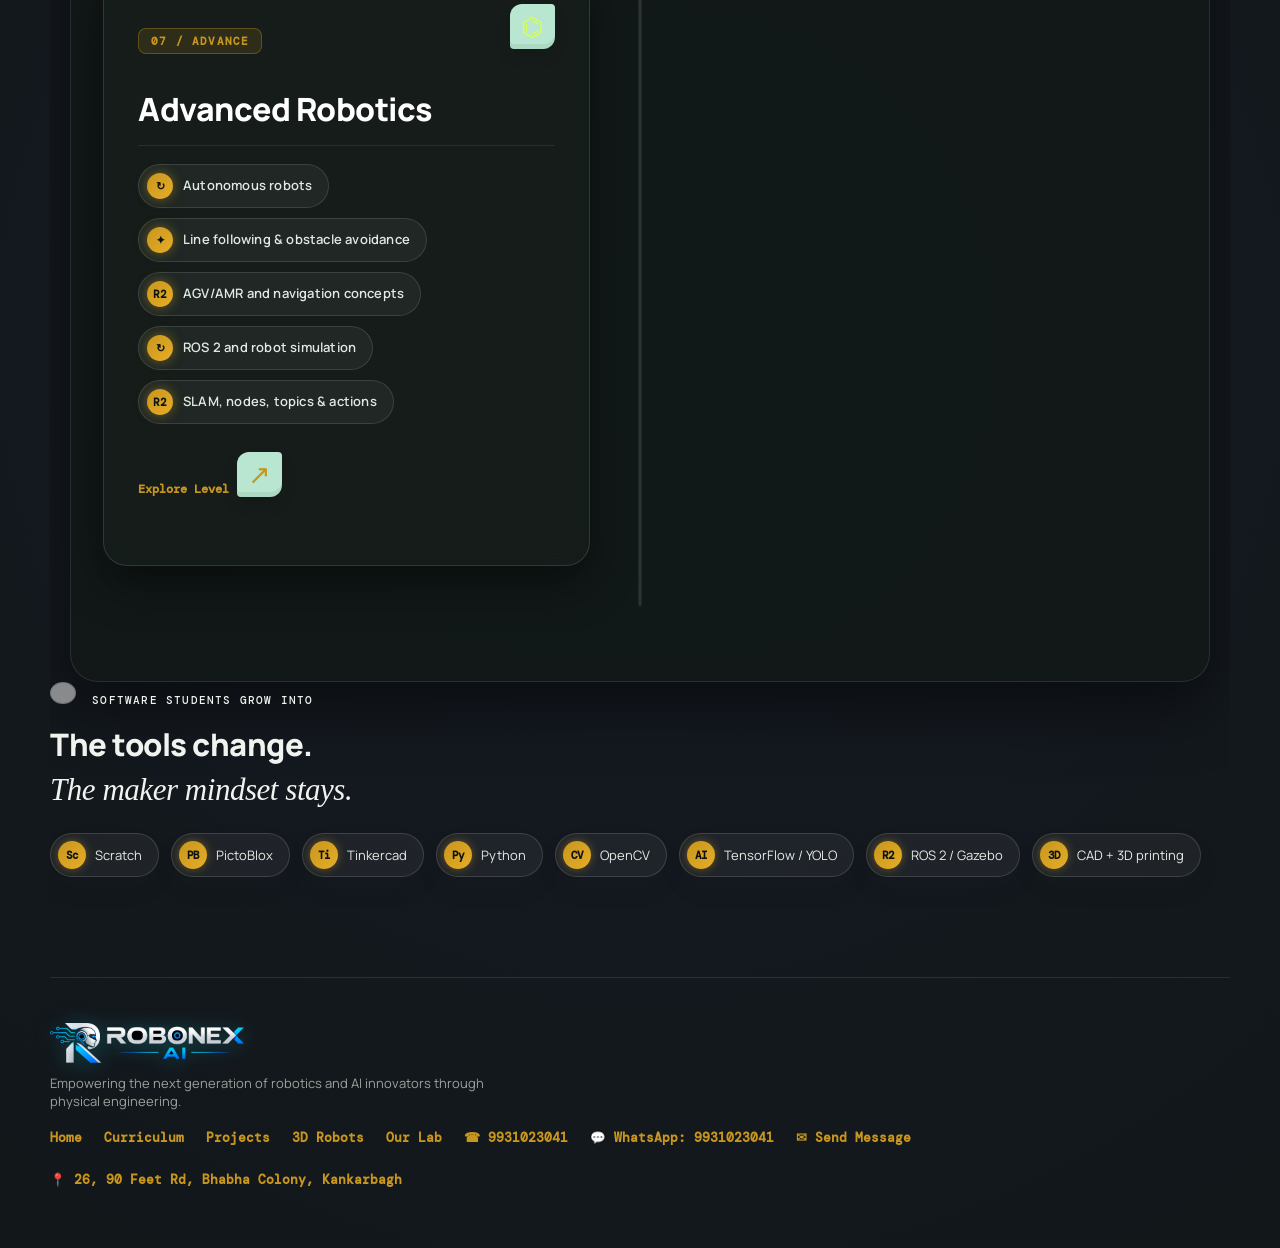
==== commit 0e52a2dc: "style(hero): make 'build the future' card 100% transparent with sleek text shadow" ====
--- a/curriculum.html
+++ b/curriculum.html
@@ -8,7 +8,7 @@
   <link rel="preconnect" href="https://fonts.googleapis.com" />
   <link rel="preconnect" href="https://fonts.gstatic.com" crossorigin />
   <link href="https://fonts.googleapis.com/css2?family=DM+Mono:wght@400;500&family=Manrope:wght@400;500;600;700;800&display=swap" rel="stylesheet" />
-  <link rel="stylesheet" href="style.css?v=20261006prod5" />
+  <link rel="stylesheet" href="style.css?v=20261006prod6" />
   <link rel="icon" type="image/png" href="favicon.png" />
   <link rel="shortcut icon" href="favicon.ico" />
   <!-- Production PWA & Theme Meta -->
--- a/style.css
+++ b/style.css
@@ -14281,21 +14281,28 @@
   min-height: 100dvh !important;
 }
 
-/* --- SUMMARY CARD: glass card bottom-left --- */
+/* --- SUMMARY CARD: 100% TRANSPARENT FLOATING TEXT OVER VIDEO --- */
 .home-page .home-summary,
 .home-summary {
-  width: min(600px, 100%) !important;
+  width: min(650px, 100%) !important;
   max-width: 100% !important;
   margin: 0 !important;
-  padding: clamp(22px, 2.8vw, 40px) clamp(20px, 2.5vw, 44px) !important;
+  padding: 0 !important;
   box-sizing: border-box !important;
-  border-radius: 20px !important;
-  background: rgba(6, 12, 10, 0.72) !important;
-  border: 1px solid rgba(216, 255, 75, 0.2) !important;
-  box-shadow: 0 24px 60px rgba(0,0,0,0.55), inset 0 1px 0 rgba(255,255,255,0.06) !important;
-  backdrop-filter: blur(18px) !important;
-  -webkit-backdrop-filter: blur(18px) !important;
+  border-radius: 0 !important;
+  background: transparent !important;
+  border: none !important;
+  box-shadow: none !important;
+  backdrop-filter: none !important;
+  -webkit-backdrop-filter: none !important;
   color: #fff !important;
+}
+
+.home-page .home-summary:hover,
+.home-summary:hover {
+  box-shadow: none !important;
+  background: transparent !important;
+  border: none !important;
 }
 
 .home-summary h1 {
@@ -14304,12 +14311,14 @@
   margin: 6px 0 10px !important;
   color: #fff !important;
   letter-spacing: -0.5px !important;
+  text-shadow: 0 2px 14px rgba(0, 0, 0, 0.85), 0 4px 30px rgba(0, 0, 0, 0.7) !important;
 }
 
 .home-summary .eyebrow {
   font-size: clamp(9px, 1vw, 11px) !important;
   letter-spacing: 1.5px !important;
   margin-bottom: 8px !important;
+  text-shadow: 0 1px 8px rgba(0, 0, 0, 0.8) !important;
 }
 
 .hero-truth {
@@ -14452,20 +14461,20 @@
     align-items: flex-start !important;
   }
 
-  /* SUMMARY CARD: clean glass on top of video */
+  /* SUMMARY CARD: 100% transparent text on top of video */
   .home-page .home-summary,
   .home-summary {
     width: 100% !important;
     max-width: 100% !important;
     margin: 0 !important;
-    padding: 22px 20px 20px !important;
+    padding: 0 !important;
     box-sizing: border-box !important;
-    background: rgba(8, 14, 12, 0.75) !important;
-    border: 1px solid rgba(216, 255, 75, 0.18) !important;
-    box-shadow: 0 8px 32px rgba(0, 0, 0, 0.6) !important;
-    border-radius: 18px !important;
-    backdrop-filter: blur(12px) !important;
-    -webkit-backdrop-filter: blur(12px) !important;
+    background: transparent !important;
+    border: none !important;
+    box-shadow: none !important;
+    border-radius: 0 !important;
+    backdrop-filter: none !important;
+    -webkit-backdrop-filter: none !important;
   }
 
   .home-summary h1 {
@@ -15250,14 +15259,15 @@
   .home-summary {
     width: 100%;
     max-width: 100%;
-    padding: 20px 18px 18px;
+    padding: 0 !important;
     box-sizing: border-box;
     margin: 0;
-    background: rgba(12,18,16,0.72);
-    border-radius: 20px;
-    border: 1px solid rgba(216,255,75,0.15);
-    backdrop-filter: blur(8px);
-    -webkit-backdrop-filter: blur(8px);
+    background: transparent !important;
+    border: none !important;
+    box-shadow: none !important;
+    border-radius: 0 !important;
+    backdrop-filter: none !important;
+    -webkit-backdrop-filter: none !important;
   }
 
   .home-summary h1 {
@@ -15656,8 +15666,11 @@
   }
 
   .home-summary {
-    padding: 16px 14px !important;
-    border-radius: 16px !important;
+    padding: 0 !important;
+    border-radius: 0 !important;
+    background: transparent !important;
+    border: none !important;
+    box-shadow: none !important;
   }
 
   .hero-truth {
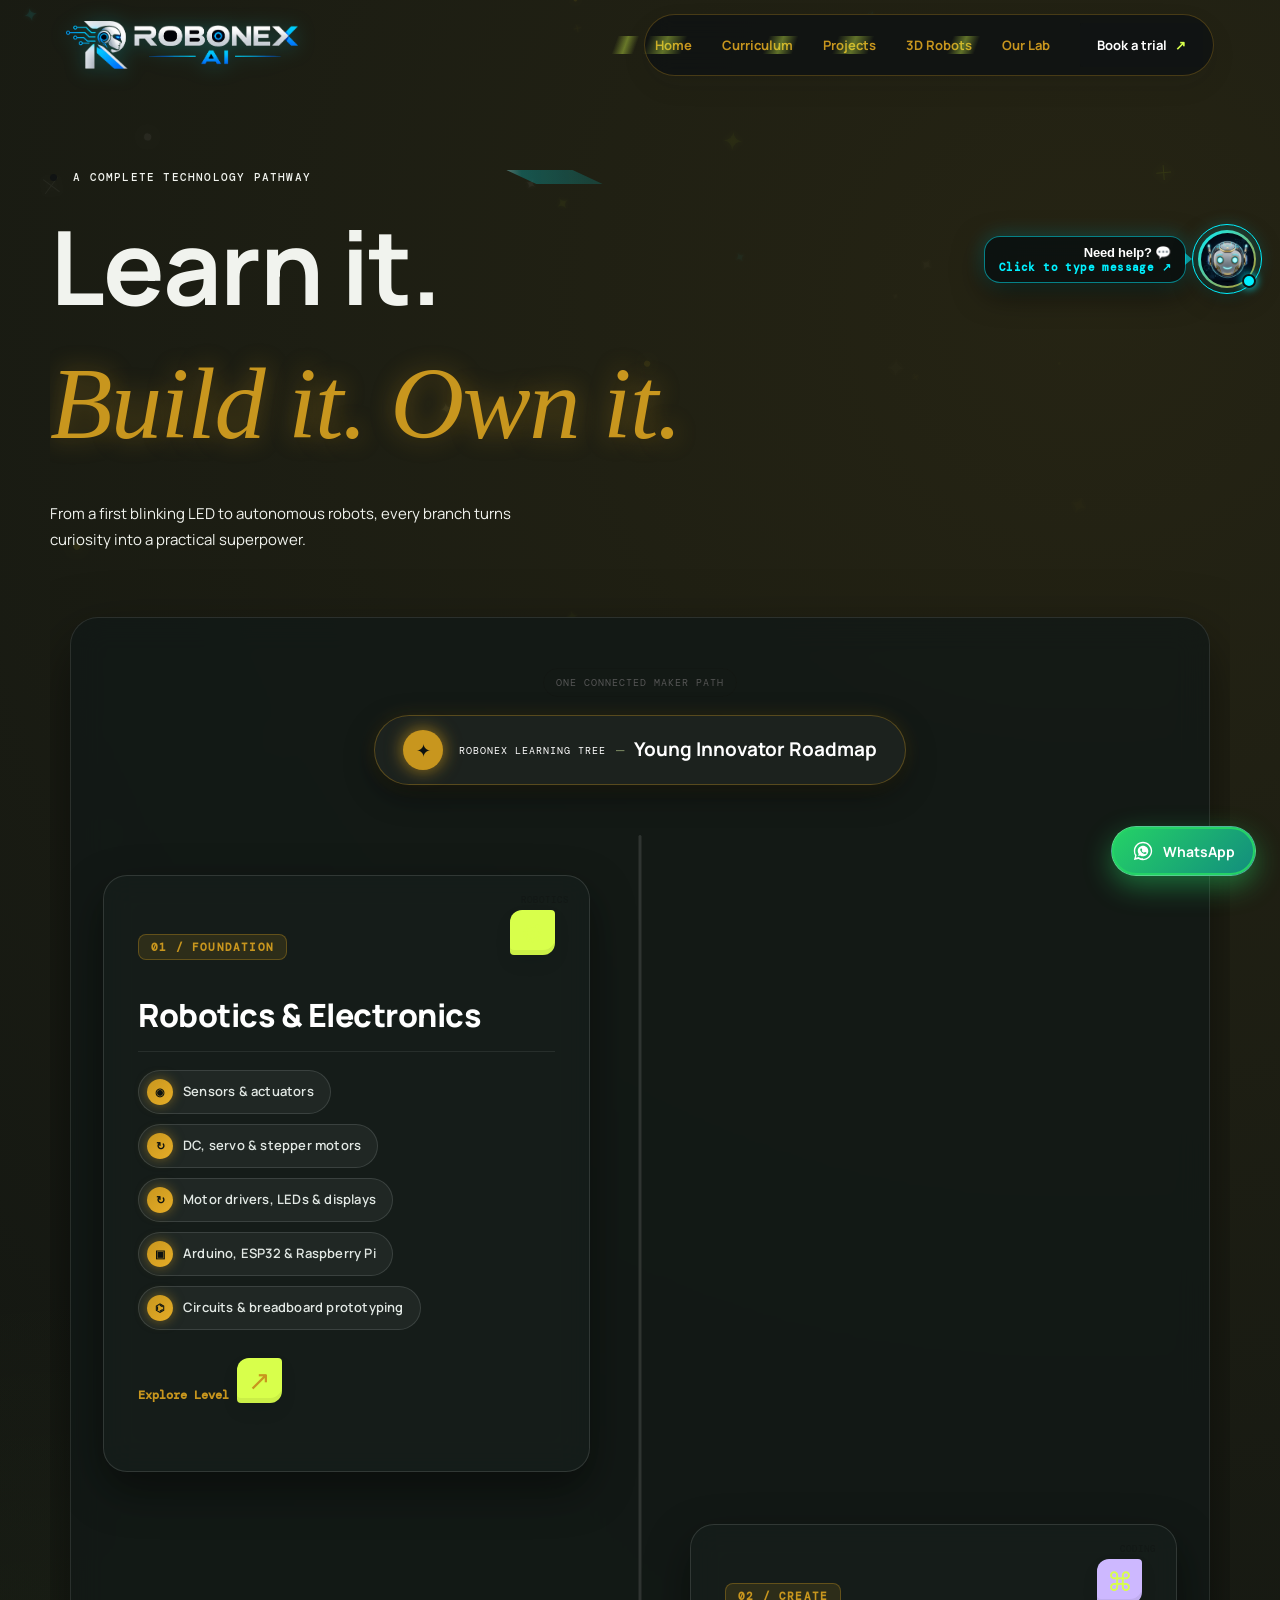
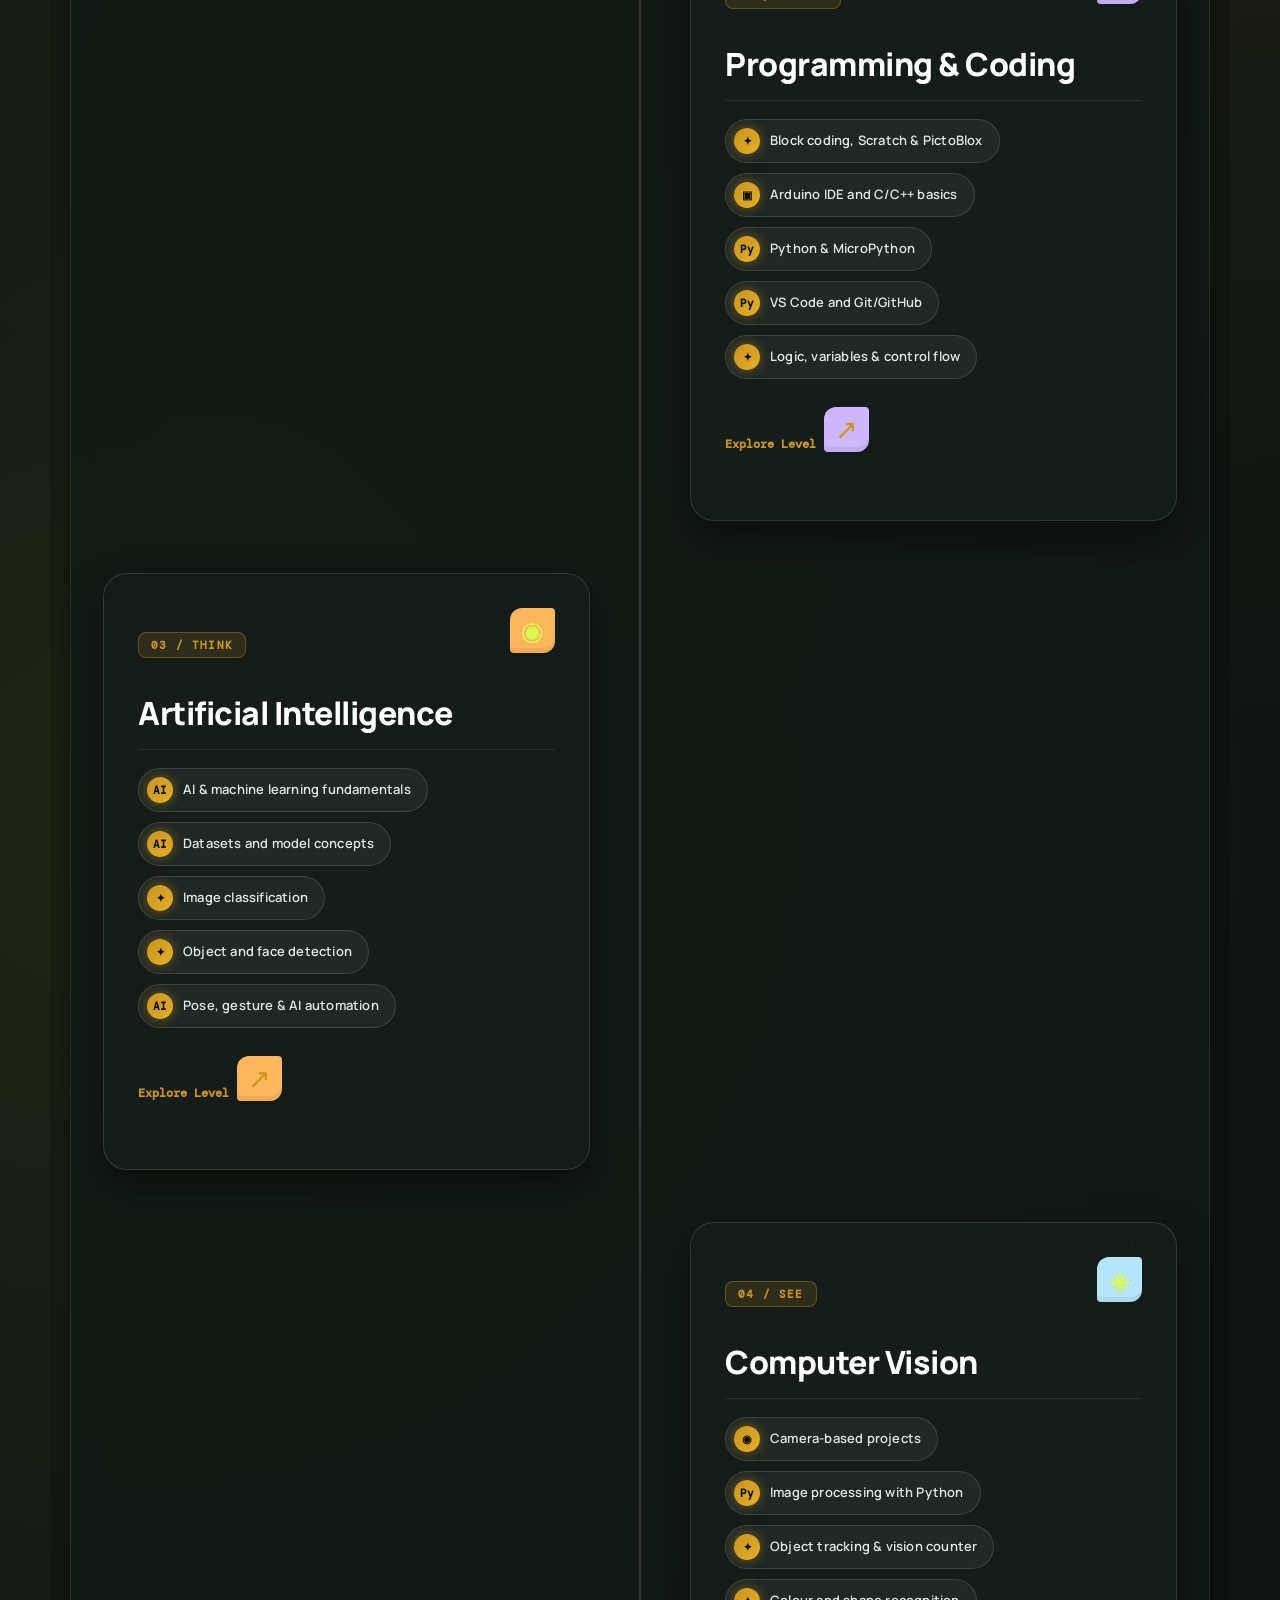
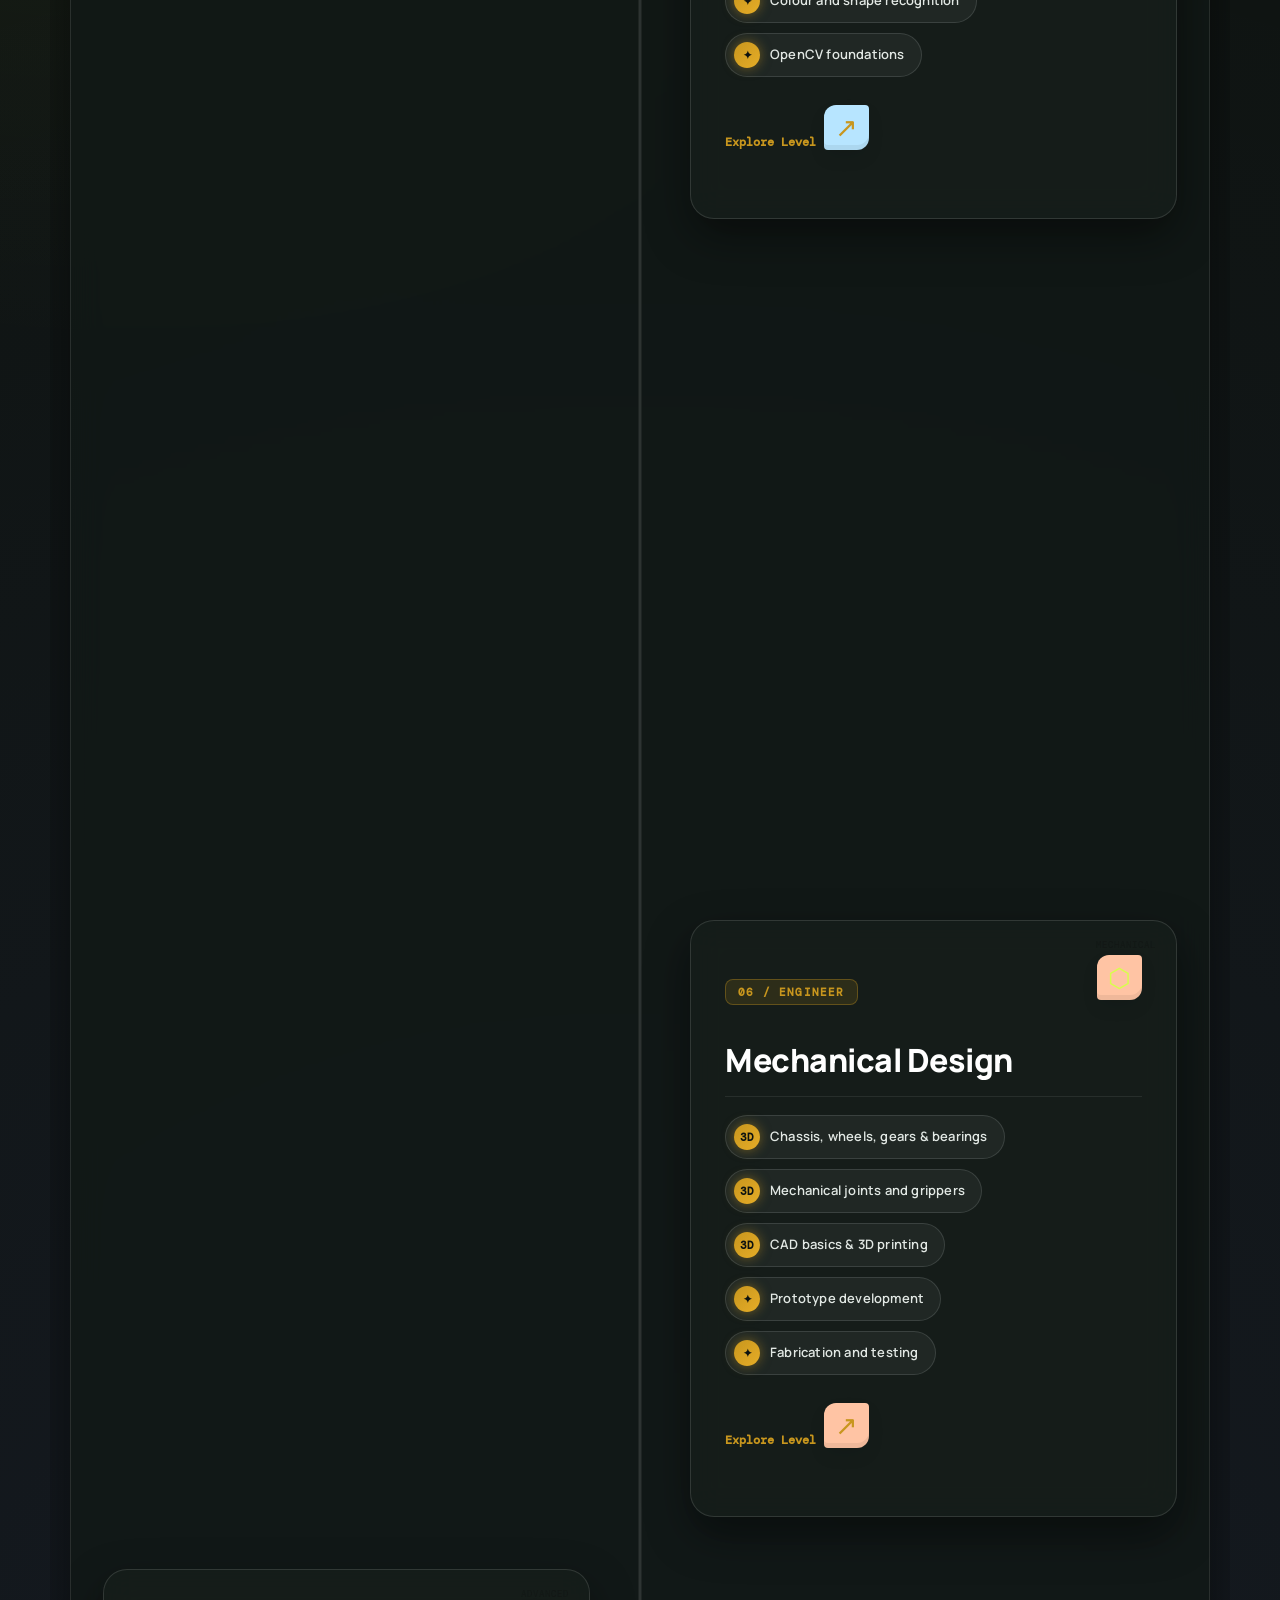
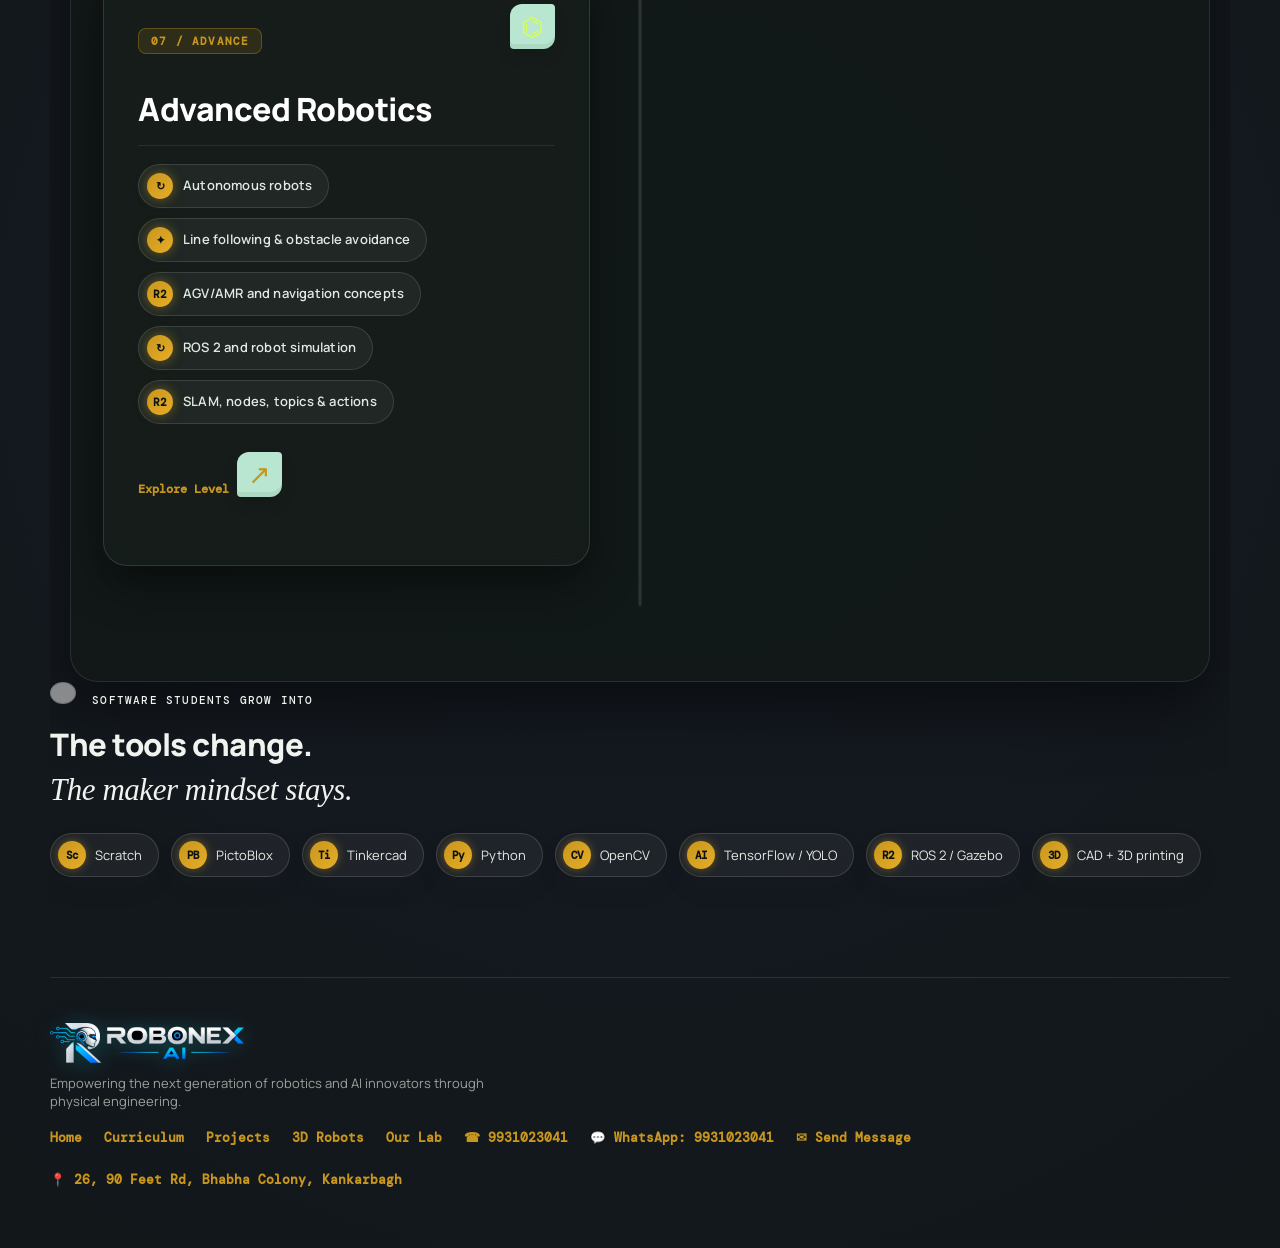
==== commit a6da1cf4: "fix(mobile): 3-step maker cards full height, center hero video, and remove pinned directions bar" ====
--- a/curriculum.html
+++ b/curriculum.html
@@ -8,7 +8,7 @@
   <link rel="preconnect" href="https://fonts.googleapis.com" />
   <link rel="preconnect" href="https://fonts.gstatic.com" crossorigin />
   <link href="https://fonts.googleapis.com/css2?family=DM+Mono:wght@400;500&family=Manrope:wght@400;500;600;700;800&display=swap" rel="stylesheet" />
-  <link rel="stylesheet" href="style.css?v=20261006prod6" />
+  <link rel="stylesheet" href="style.css?v=20261006prod7" />
   <link rel="icon" type="image/png" href="favicon.png" />
   <link rel="shortcut icon" href="favicon.ico" />
   <!-- Production PWA & Theme Meta -->
--- a/style.css
+++ b/style.css
@@ -13551,7 +13551,7 @@
     height: 360px !important;
   }
   .method-card.flip-card {
-    height: 340px !important;
+    height: 420px !important;
   }
   .age-card.flip-card {
     height: 380px !important;
@@ -14407,7 +14407,7 @@
     height: 100% !important;
     max-width: 100% !important;
     object-fit: cover !important;
-    object-position: 65% center !important;
+    object-position: center center !important;
     filter: contrast(1.08) brightness(1.0) saturate(1.15) !important;
     opacity: 1 !important;
     transform: none !important;
@@ -15232,7 +15232,7 @@
     width: 100%;
     height: 100%;
     object-fit: cover;
-    object-position: 65% center;
+    object-position: center center !important;
   }
 
   .home-video-overlay,
@@ -15326,10 +15326,11 @@
   .tree-grid,
   .topic-grid,
   .pillars-grid,
-  .home-pillars {
-    display: grid !important;
-    grid-template-columns: 1fr !important;
-    gap: 16px !important;
+  .home-pillars,
+  .method-pipeline {
+    display: flex !important;
+    flex-direction: column !important;
+    gap: 18px !important;
     width: 100% !important;
     max-width: 100% !important;
     padding: 0 !important;
@@ -15347,6 +15348,73 @@
     min-width: 0 !important;
     box-sizing: border-box !important;
     overflow: hidden;
+  }
+
+  /* 3-Step Maker Method Cards: Never collapse on mobile */
+  .method-card.flip-card {
+    flex: none !important;
+    display: block !important;
+    width: 100% !important;
+    height: 420px !important;
+    min-height: 420px !important;
+    max-height: none !important;
+    padding: 0 !important;
+    margin: 0 !important;
+    box-sizing: border-box !important;
+    overflow: visible !important;
+    background: transparent !important;
+    border: none !important;
+    box-shadow: none !important;
+  }
+
+  .method-card.flip-card .flip-card-inner {
+    position: relative !important;
+    width: 100% !important;
+    height: 100% !important;
+    min-height: 100% !important;
+    border-radius: 20px !important;
+  }
+
+  .method-card.flip-card .flip-card-front,
+  .method-card.flip-card .flip-card-back {
+    position: absolute !important;
+    inset: 0 !important;
+    width: 100% !important;
+    height: 100% !important;
+    min-height: 100% !important;
+    border-radius: 20px !important;
+    box-sizing: border-box !important;
+  }
+
+  .method-card.flip-card .flip-card-front {
+    padding: 24px 20px 20px !important;
+    display: flex !important;
+    flex-direction: column !important;
+    justify-content: space-between !important;
+    background: rgba(18, 26, 23, 0.94) !important;
+    border: 1px solid rgba(0, 245, 160, 0.35) !important;
+    box-shadow: 0 14px 36px rgba(0, 0, 0, 0.5) !important;
+  }
+
+  .method-card.flip-card .flip-card-back {
+    padding: 22px 18px !important;
+    display: flex !important;
+    flex-direction: column !important;
+    justify-content: space-between !important;
+    overflow-y: auto !important;
+    -webkit-overflow-scrolling: touch !important;
+    background: rgba(14, 22, 19, 0.98) !important;
+    border: 1px solid rgba(0, 245, 160, 0.45) !important;
+  }
+
+  .method-connector {
+    display: flex !important;
+    justify-content: center !important;
+    align-items: center !important;
+    transform: rotate(90deg) !important;
+    margin: 4px auto !important;
+    font-size: 20px !important;
+    color: #00f5a0 !important;
   }
 
   /* Flip cards: full width, no horizontal overflow */
@@ -15633,29 +15701,18 @@
     height: 38px !important;
   }
 
-  /* Mobile Sticky Bottom Bar */
+  /* Hide pinned Directions bottom bar completely */
   .mobile-bottom-bar,
   [class*="bottom-bar"],
   [class*="mobile-bar"] {
-    display: block !important;
-    position: fixed !important;
-    bottom: 0 !important;
-    left: 0 !important;
-    right: 0 !important;
-    width: 100% !important;
-    box-sizing: border-box !important;
-    z-index: 99990 !important;
-    background: rgba(10, 16, 14, 0.98) !important;
-    backdrop-filter: blur(16px) !important;
-    -webkit-backdrop-filter: blur(16px) !important;
-    border-top: 1px solid rgba(216, 255, 75, 0.18) !important;
-    box-shadow: 0 -8px 25px rgba(0, 0, 0, 0.6) !important;
-    padding: 8px 12px calc(8px + env(safe-area-inset-bottom, 0px)) !important;
-  }
-
-  /* Safe padding so sticky mobile bar never covers footer or content */
+    display: none !important;
+    visibility: hidden !important;
+    height: 0 !important;
+    pointer-events: none !important;
+  }
+
   body {
-    padding-bottom: calc(68px + env(safe-area-inset-bottom, 0px)) !important;
+    padding-bottom: 0 !important;
   }
 }
 
